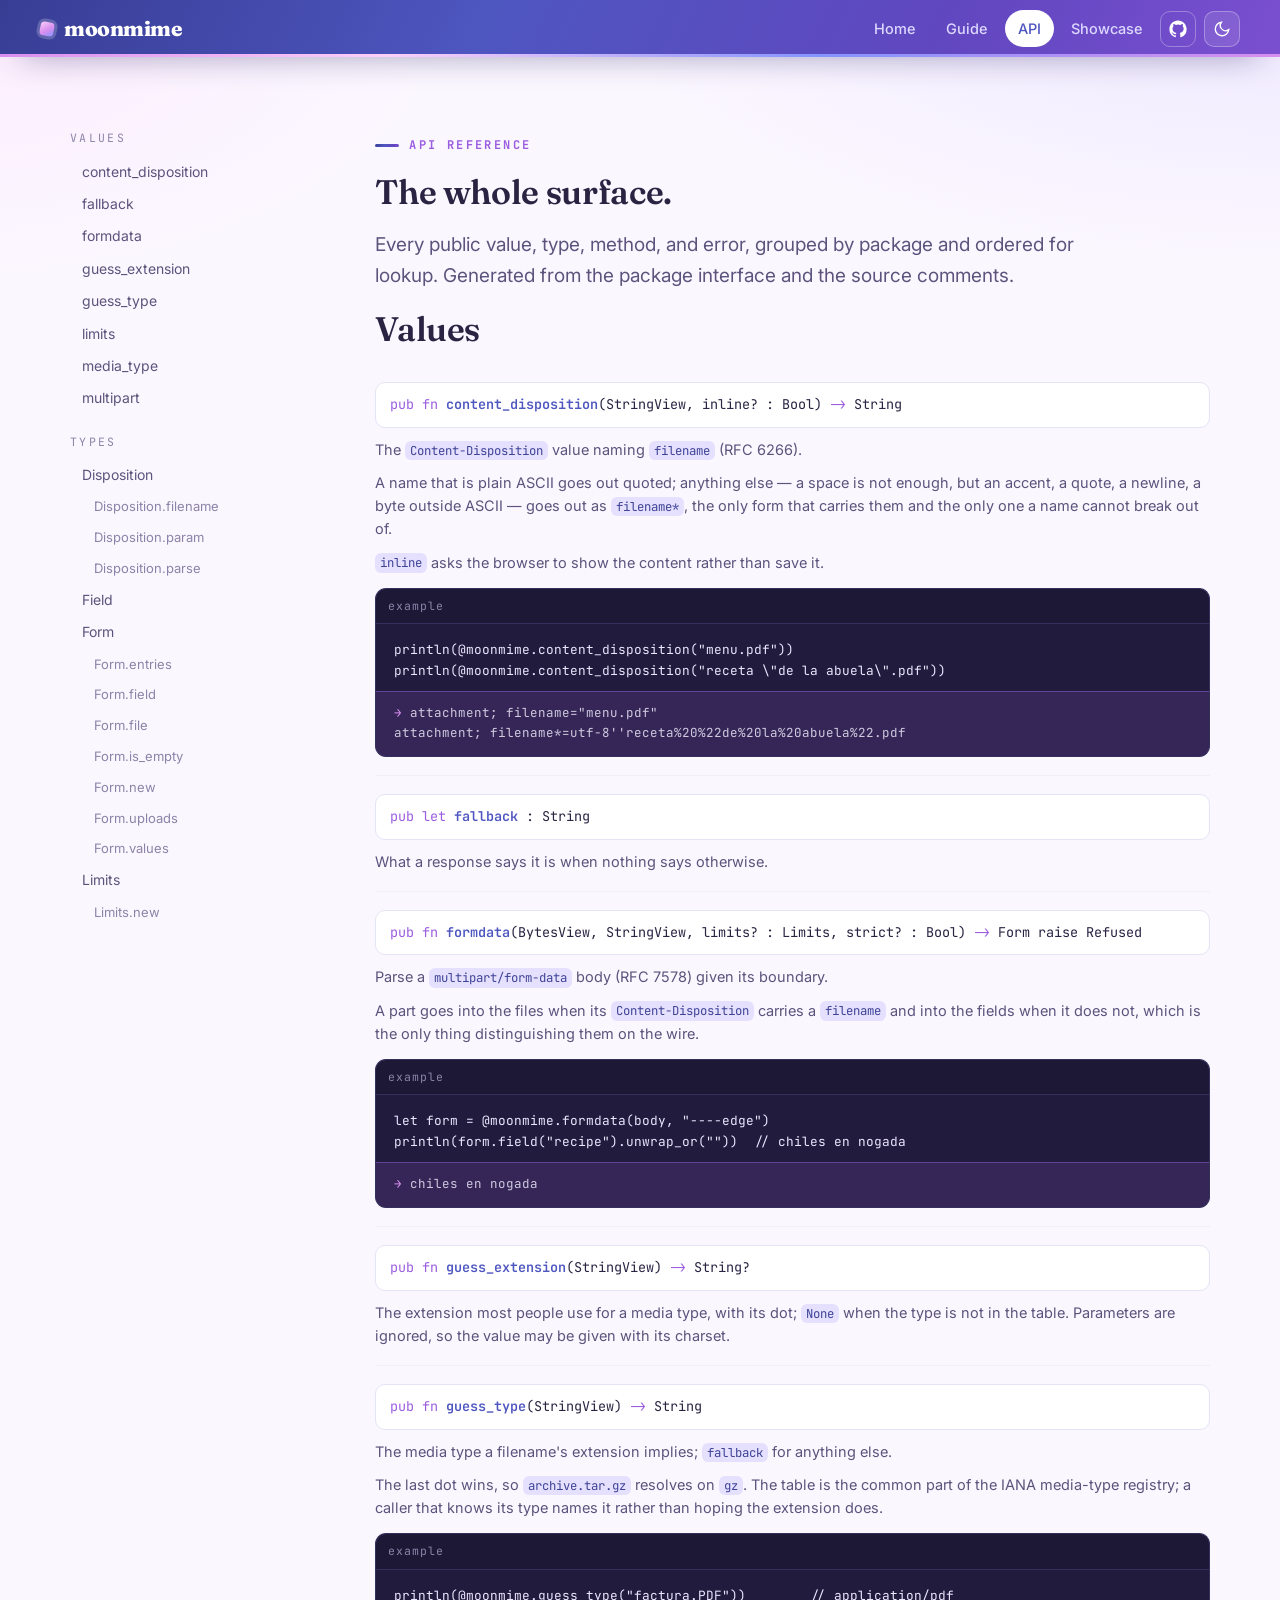
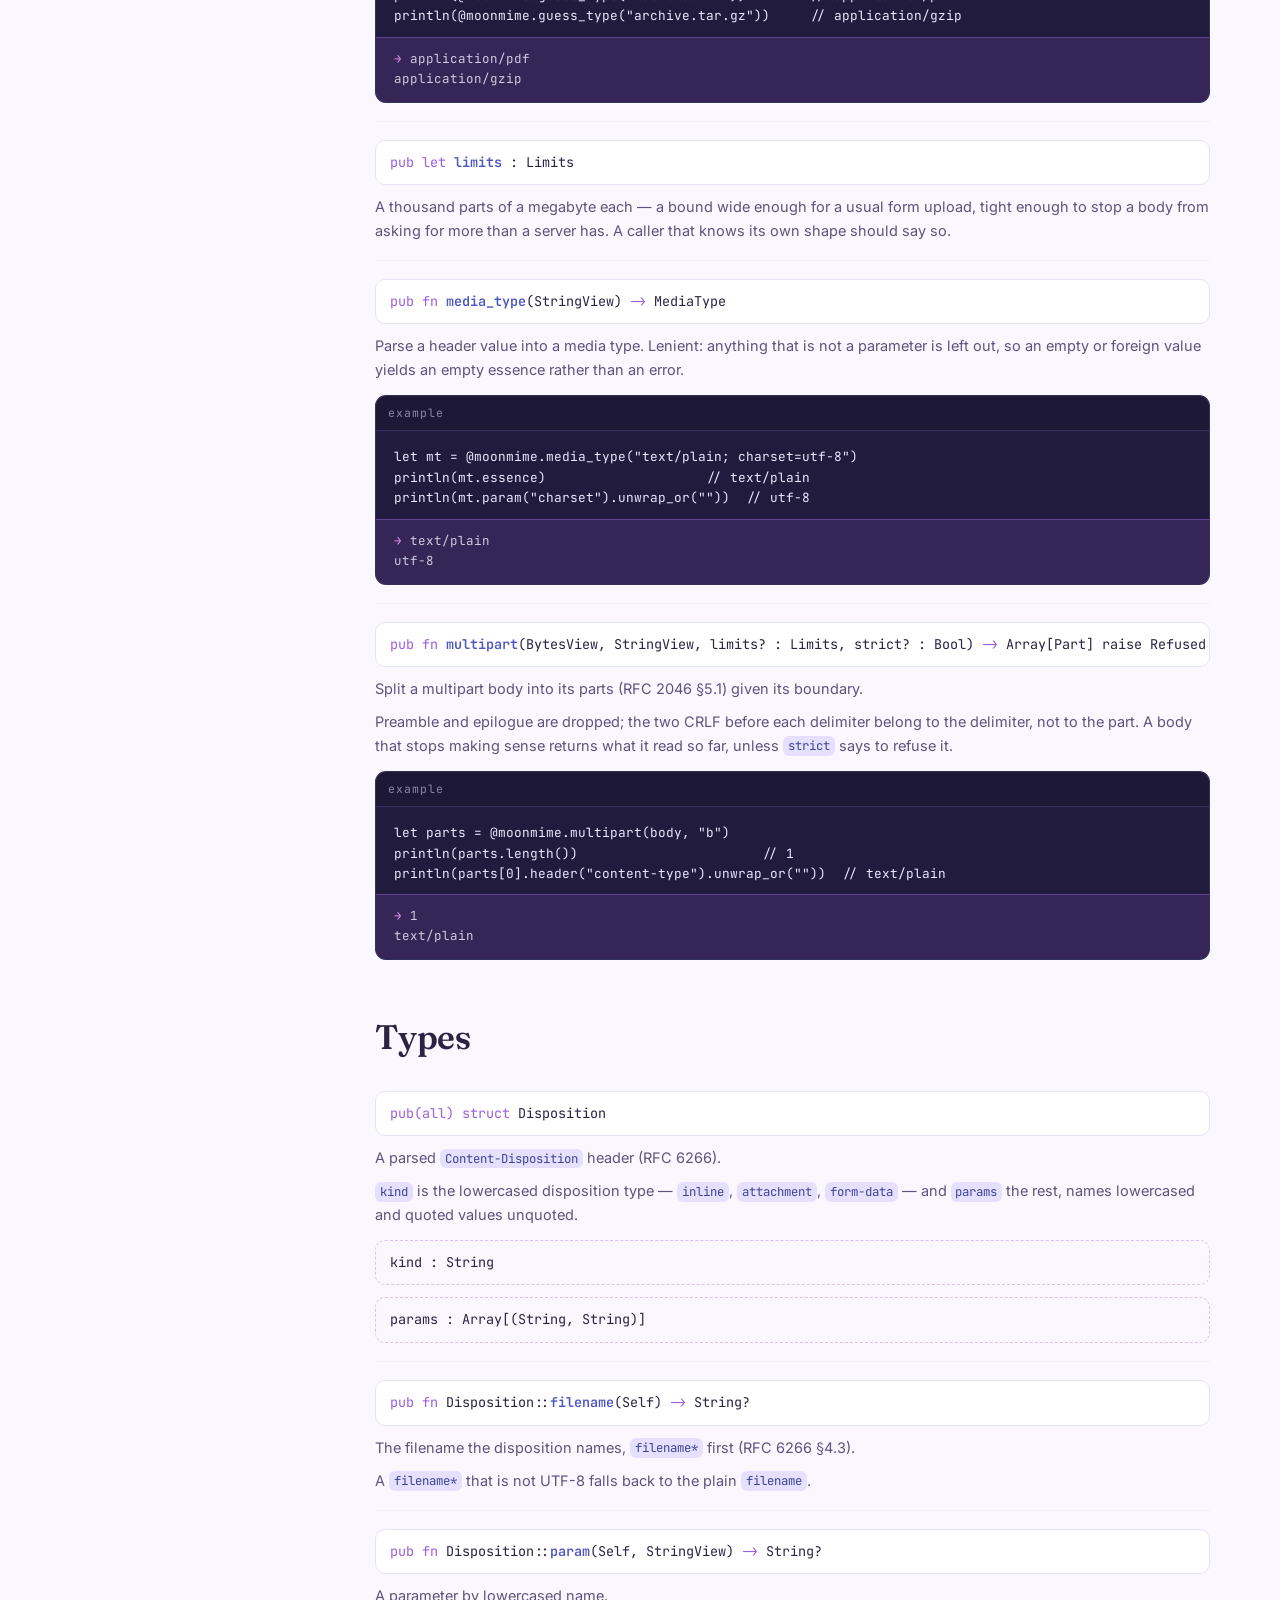
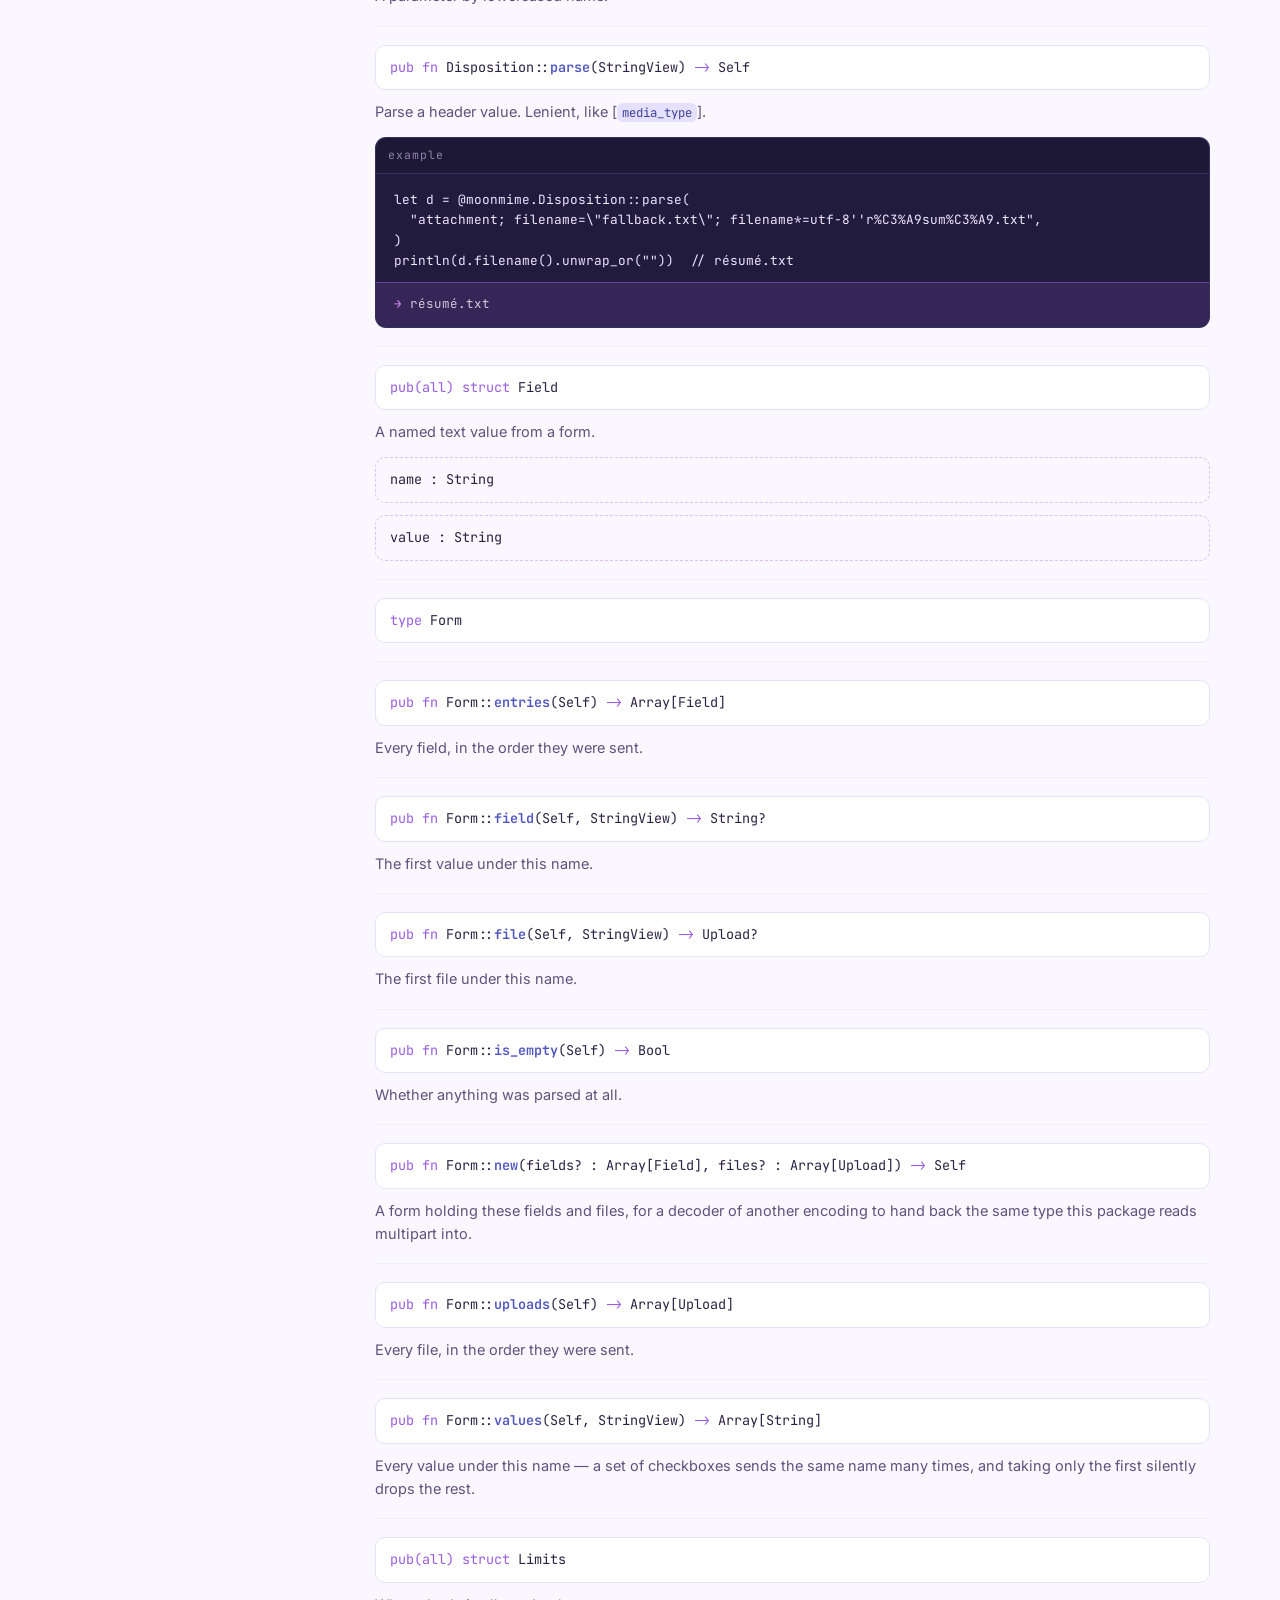
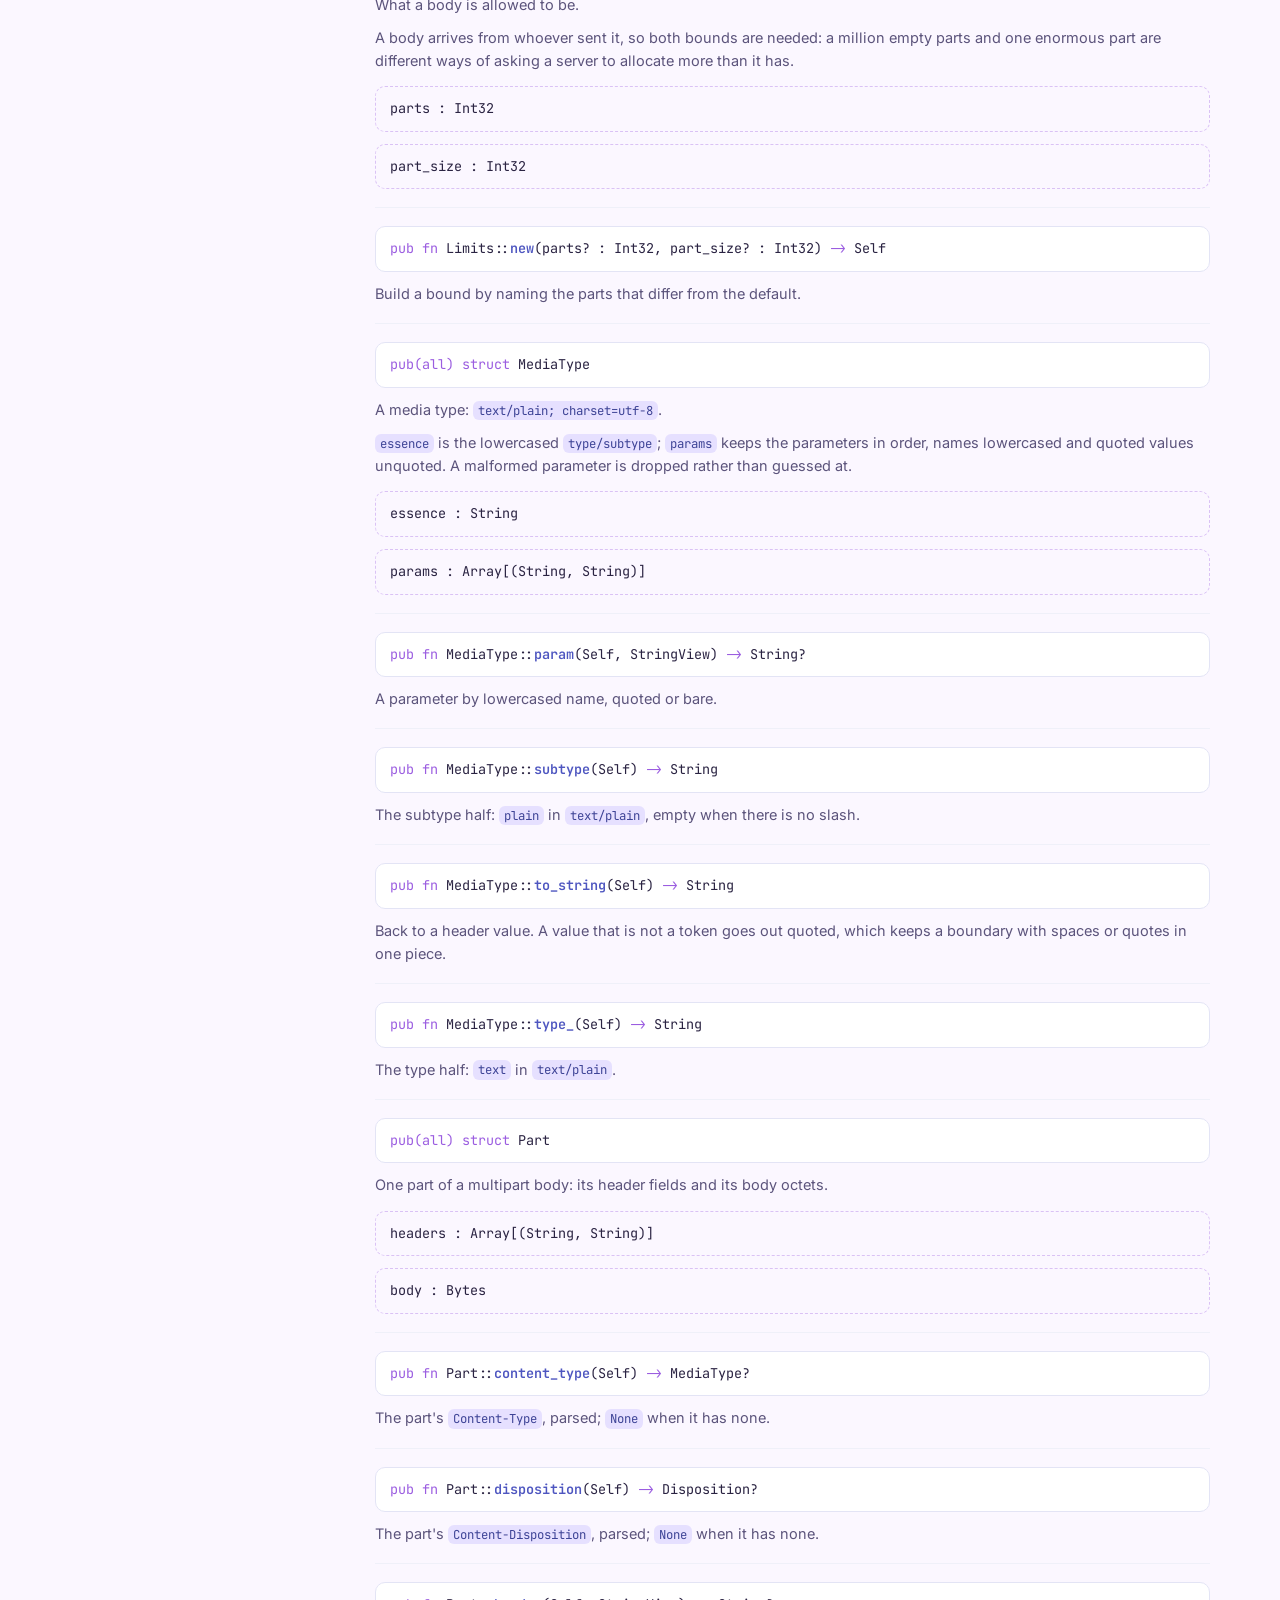
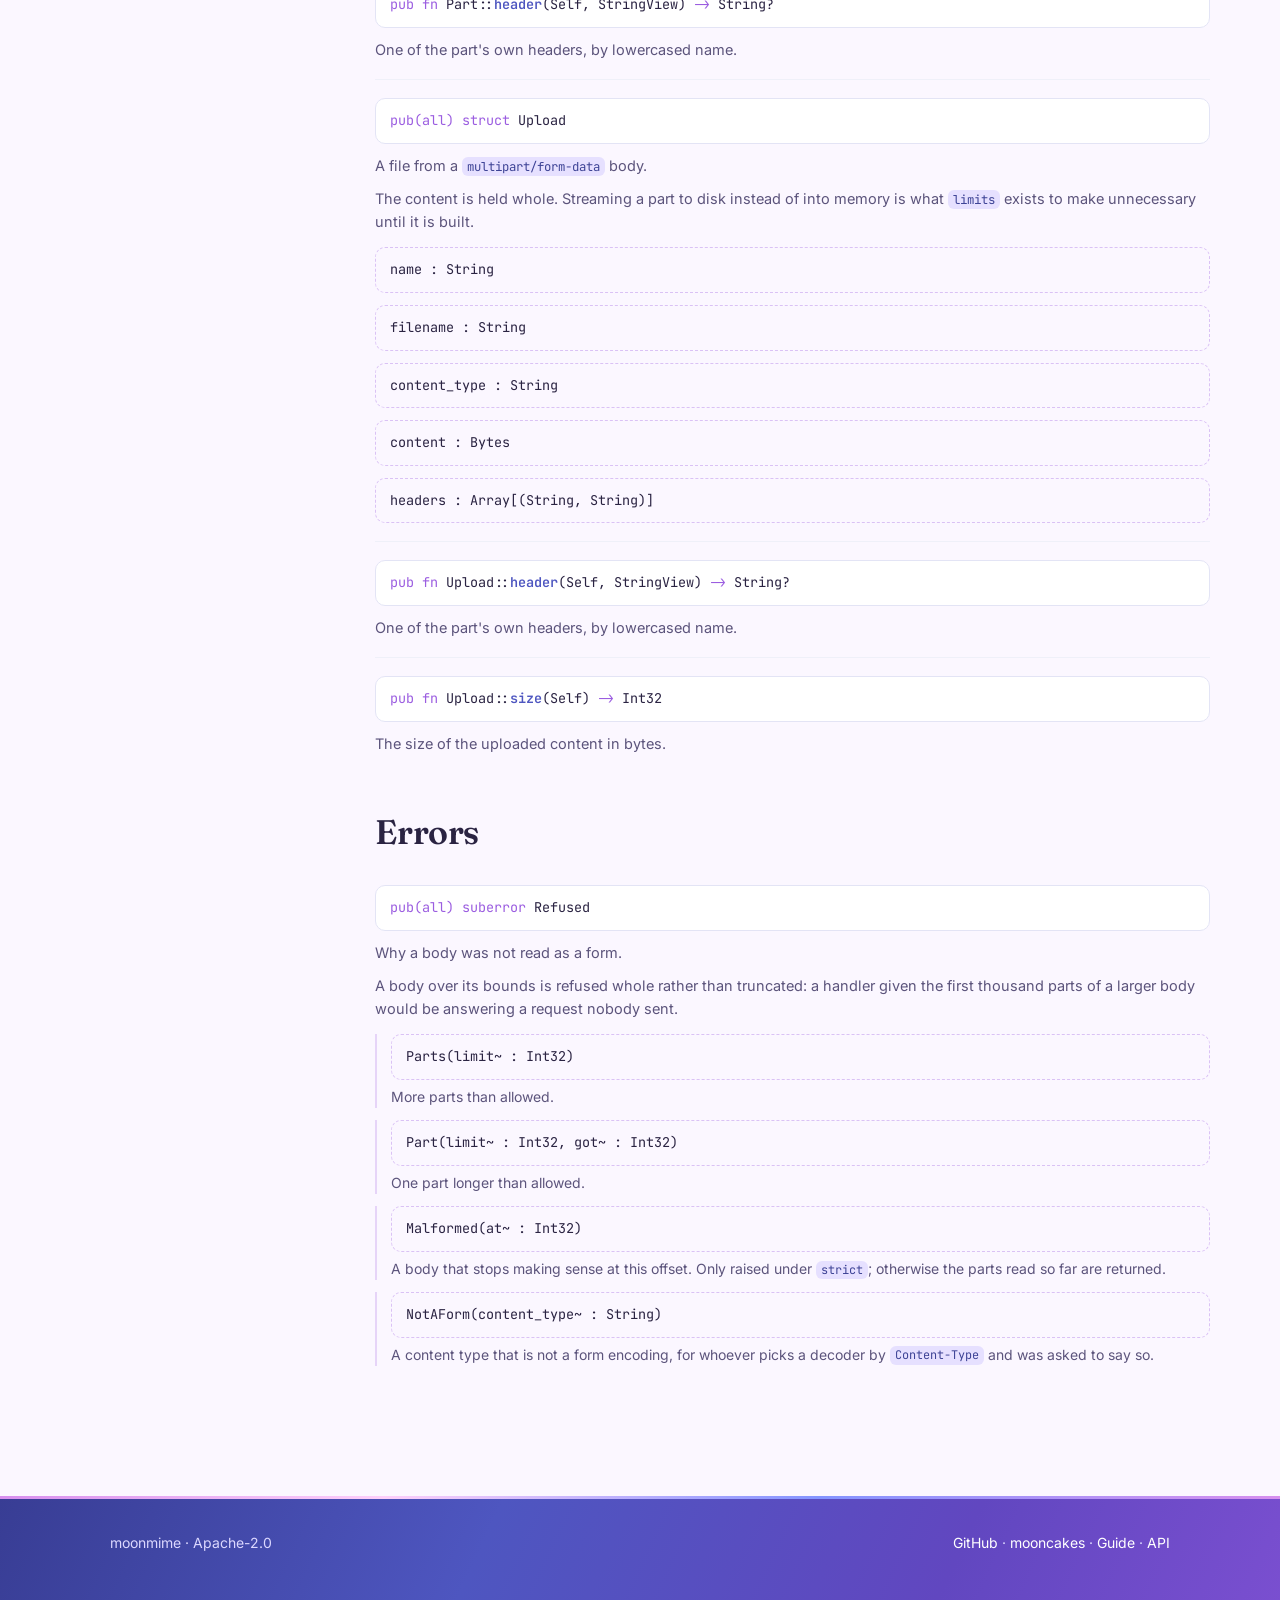
==== docs/api.html @ ee0de13b "design(docs): give the page a dark indigo spine and fix two joins The header was a near-white strip," ====
<!DOCTYPE html>
<html lang="en">
<head>
<meta charset="utf-8">
<meta name="viewport" content="width=device-width, initial-scale=1">
<title>API reference — moonmime</title>
<meta name="description" content="Every public value, type, method, and error in moonmime, generated from the package interface and its documentation comments.">
<link rel="icon" href="data:image/svg+xml,<svg xmlns='http://www.w3.org/2000/svg' viewBox='0 0 32 32'><rect width='32' height='32' rx='7' fill='%234E56C0'/><path d='M0 21 L32 9 L32 32 L0 32Z' fill='%239B5DE0'/><path d='M0 26 L32 16 L32 32 L0 32Z' fill='%23D78FEE'/><path d='M0 30 L32 23 L32 32 L0 32Z' fill='%23FDCFFA'/></svg>">
<link rel="preconnect" href="https://fonts.googleapis.com">
<link rel="preconnect" href="https://fonts.gstatic.com" crossorigin>
<link href="https://fonts.googleapis.com/css2?family=Fraunces:opsz,wght@9..144,400;9..144,600;9..144,800&family=Inter:wght@400;500;600;700&family=JetBrains+Mono:wght@400;500;700&display=swap" rel="stylesheet">
<link rel="stylesheet" href="assets/css/style.css">
</head>
<body>
<a class="skip" href="#main">Skip to content</a>

<nav class="nav">
  <a class="nav__brand" href="index.html"><span class="dot"></span>moonmime</a>
  <button class="nav__icon nav__menu" type="button" aria-label="Menu" aria-expanded="false">
    <svg viewBox="0 0 24 24" fill="none" stroke="currentColor" stroke-width="2" aria-hidden="true"><path d="M4 7h16M4 12h16M4 17h16"/></svg>
  </button>
  <div class="nav__links">
    <a class="nav__link" href="index.html">Home</a>
    <a class="nav__link" href="guide.html">Guide</a>
    <a class="nav__link is-active" href="api.html">API</a>
    <a class="nav__link" href="showcase.html">Showcase</a>
    <a class="nav__icon" href="https://github.com/moonbitstack/moonmime" aria-label="GitHub repository" title="GitHub">
      <svg viewBox="0 0 24 24" fill="currentColor" aria-hidden="true"><path d="M12 .5C5.73.5.5 5.73.5 12a11.5 11.5 0 0 0 7.86 10.92c.58.1.79-.25.79-.56v-2c-3.2.7-3.88-1.37-3.88-1.37-.53-1.34-1.3-1.7-1.3-1.7-1.06-.72.08-.71.08-.71 1.17.08 1.79 1.2 1.79 1.2 1.04 1.79 2.73 1.27 3.4.97.1-.76.41-1.27.74-1.56-2.55-.29-5.23-1.28-5.23-5.7 0-1.26.45-2.29 1.19-3.1-.12-.29-.52-1.46.11-3.05 0 0 .97-.31 3.18 1.18a11 11 0 0 1 5.8 0c2.2-1.49 3.17-1.18 3.17-1.18.63 1.59.23 2.76.11 3.05.74.81 1.19 1.84 1.19 3.1 0 4.43-2.69 5.41-5.25 5.69.42.36.79 1.08.79 2.18v3.23c0 .31.21.67.8.56A11.5 11.5 0 0 0 23.5 12C23.5 5.73 18.27.5 12 .5Z"/></svg>
    </a>
    <button class="nav__icon nav__toggle" type="button" aria-label="Toggle theme" aria-pressed="false" title="Toggle theme">
      <svg viewBox="0 0 24 24" fill="none" stroke="currentColor" stroke-width="1.8" aria-hidden="true"><path d="M21 12.8A9 9 0 1 1 11.2 3a7 7 0 0 0 9.8 9.8Z"/></svg>
    </button>
  </div>
</nav>

<main id="main" class="wrap section">
  <div class="docs">
    <aside class="toc">
<div class="toc__h">Values</div>
<a href="#v-content_disposition">content_disposition</a>
<a href="#v-fallback">fallback</a>
<a href="#v-formdata">formdata</a>
<a href="#v-guess_extension">guess_extension</a>
<a href="#v-guess_type">guess_type</a>
<a href="#v-limits">limits</a>
<a href="#v-media_type">media_type</a>
<a href="#v-multipart">multipart</a>
<div class="toc__h">Types</div>
<a href="#t-Disposition">Disposition</a>
<a href="#m-Disposition-filename" class="toc-sub">Disposition.filename</a>
<a href="#m-Disposition-param" class="toc-sub">Disposition.param</a>
<a href="#m-Disposition-parse" class="toc-sub">Disposition.parse</a>
<a href="#t-Field">Field</a>
<a href="#t-Form">Form</a>
<a href="#m-Form-entries" class="toc-sub">Form.entries</a>
<a href="#m-Form-field" class="toc-sub">Form.field</a>
<a href="#m-Form-file" class="toc-sub">Form.file</a>
<a href="#m-Form-is_empty" class="toc-sub">Form.is_empty</a>
<a href="#m-Form-new" class="toc-sub">Form.new</a>
<a href="#m-Form-uploads" class="toc-sub">Form.uploads</a>
<a href="#m-Form-values" class="toc-sub">Form.values</a>
<a href="#t-Limits">Limits</a>
<a href="#m-Limits-new" class="toc-sub">Limits.new</a>
<a href="#t-MediaType">MediaType</a>
<a href="#m-MediaType-param" class="toc-sub">MediaType.param</a>
<a href="#m-MediaType-subtype" class="toc-sub">MediaType.subtype</a>
<a href="#m-MediaType-to_string" class="toc-sub">MediaType.to_string</a>
<a href="#m-MediaType-type_" class="toc-sub">MediaType.type_</a>
<a href="#t-Part">Part</a>
<a href="#m-Part-content_type" class="toc-sub">Part.content_type</a>
<a href="#m-Part-disposition" class="toc-sub">Part.disposition</a>
<a href="#m-Part-header" class="toc-sub">Part.header</a>
<a href="#t-Upload">Upload</a>
<a href="#m-Upload-header" class="toc-sub">Upload.header</a>
<a href="#m-Upload-size" class="toc-sub">Upload.size</a>
<div class="toc__h">Errors</div>
<a href="#t-Refused">Refused</a>
    </aside>
    <div class="content">
      <span class="eyebrow">API reference</span>
      <h2 style="margin-top:6px">The whole surface.</h2>
      <p class="lead">Every public value, type, method, and error, grouped by package and ordered for lookup. Generated from the package interface and the source comments.</p>
<div class="api-group"><h2 id="values">Values</h2>
<div class="api-item" id="v-content_disposition"><div class="api-sig"><span class="kw">pub fn</span> <span class="fn">content_disposition</span>(StringView, inline? : Bool) <span class="kw">-&gt;</span> String</div><p class="api-desc">The <code>Content-Disposition</code> value naming <code>filename</code> (RFC 6266).</p>
<p class="api-desc">A name that is plain ASCII goes out quoted; anything else — a space is not enough, but an accent, a quote, a newline, a byte outside ASCII — goes out as <code>filename*</code>, the only form that carries them and the only one a name cannot break out of.</p>
<p class="api-desc"><code>inline</code> asks the browser to show the content rather than save it.</p><div class="codeblock" style="margin-top:14px"><div class="codeblock__bar"><span>example</span></div><pre><code>println(@moonmime.content_disposition(&quot;menu.pdf&quot;))
println(@moonmime.content_disposition(&quot;receta \&quot;de la abuela\&quot;.pdf&quot;))</code></pre><div class="out">attachment; filename=&quot;menu.pdf&quot;
attachment; filename*=utf-8&#x27;&#x27;receta%20%22de%20la%20abuela%22.pdf</div></div></div>
<div class="api-item" id="v-fallback"><div class="api-sig"><span class="kw">pub let</span> <span class="fn">fallback</span> : String</div><p class="api-desc">What a response says it is when nothing says otherwise.</p></div>
<div class="api-item" id="v-formdata"><div class="api-sig"><span class="kw">pub fn</span> <span class="fn">formdata</span>(BytesView, StringView, limits? : Limits, strict? : Bool) <span class="kw">-&gt;</span> Form raise Refused</div><p class="api-desc">Parse a <code>multipart/form-data</code> body (RFC 7578) given its boundary.</p>
<p class="api-desc">A part goes into the files when its <code>Content-Disposition</code> carries a <code>filename</code> and into the fields when it does not, which is the only thing distinguishing them on the wire.</p><div class="codeblock" style="margin-top:14px"><div class="codeblock__bar"><span>example</span></div><pre><code>let form = @moonmime.formdata(body, &quot;----edge&quot;)
println(form.field(&quot;recipe&quot;).unwrap_or(&quot;&quot;))  // chiles en nogada</code></pre><div class="out">chiles en nogada</div></div></div>
<div class="api-item" id="v-guess_extension"><div class="api-sig"><span class="kw">pub fn</span> <span class="fn">guess_extension</span>(StringView) <span class="kw">-&gt;</span> String?</div><p class="api-desc">The extension most people use for a media type, with its dot; <code>None</code> when the type is not in the table. Parameters are ignored, so the value may be given with its charset.</p></div>
<div class="api-item" id="v-guess_type"><div class="api-sig"><span class="kw">pub fn</span> <span class="fn">guess_type</span>(StringView) <span class="kw">-&gt;</span> String</div><p class="api-desc">The media type a filename&#x27;s extension implies; <code>fallback</code> for anything else.</p>
<p class="api-desc">The last dot wins, so <code>archive.tar.gz</code> resolves on <code>gz</code>. The table is the common part of the IANA media-type registry; a caller that knows its type names it rather than hoping the extension does.</p><div class="codeblock" style="margin-top:14px"><div class="codeblock__bar"><span>example</span></div><pre><code>println(@moonmime.guess_type(&quot;factura.PDF&quot;))        // application/pdf
println(@moonmime.guess_type(&quot;archive.tar.gz&quot;))     // application/gzip</code></pre><div class="out">application/pdf
application/gzip</div></div></div>
<div class="api-item" id="v-limits"><div class="api-sig"><span class="kw">pub let</span> <span class="fn">limits</span> : Limits</div><p class="api-desc">A thousand parts of a megabyte each — a bound wide enough for a usual form upload, tight enough to stop a body from asking for more than a server has. A caller that knows its own shape should say so.</p></div>
<div class="api-item" id="v-media_type"><div class="api-sig"><span class="kw">pub fn</span> <span class="fn">media_type</span>(StringView) <span class="kw">-&gt;</span> MediaType</div><p class="api-desc">Parse a header value into a media type. Lenient: anything that is not a parameter is left out, so an empty or foreign value yields an empty essence rather than an error.</p><div class="codeblock" style="margin-top:14px"><div class="codeblock__bar"><span>example</span></div><pre><code>let mt = @moonmime.media_type(&quot;text/plain; charset=utf-8&quot;)
println(mt.essence)                    // text/plain
println(mt.param(&quot;charset&quot;).unwrap_or(&quot;&quot;))  // utf-8</code></pre><div class="out">text/plain
utf-8</div></div></div>
<div class="api-item" id="v-multipart"><div class="api-sig"><span class="kw">pub fn</span> <span class="fn">multipart</span>(BytesView, StringView, limits? : Limits, strict? : Bool) <span class="kw">-&gt;</span> Array[Part] raise Refused</div><p class="api-desc">Split a multipart body into its parts (RFC 2046 §5.1) given its boundary.</p>
<p class="api-desc">Preamble and epilogue are dropped; the two CRLF before each delimiter belong to the delimiter, not to the part. A body that stops making sense returns what it read so far, unless <code>strict</code> says to refuse it.</p><div class="codeblock" style="margin-top:14px"><div class="codeblock__bar"><span>example</span></div><pre><code>let parts = @moonmime.multipart(body, &quot;b&quot;)
println(parts.length())                       // 1
println(parts[0].header(&quot;content-type&quot;).unwrap_or(&quot;&quot;))  // text/plain</code></pre><div class="out">1
text/plain</div></div></div>
</div>
<div class="api-group"><h2 id="types">Types</h2>
<div class="api-item" id="t-Disposition"><div class="api-sig"><span class="kw">pub(all) struct</span> Disposition</div><p class="api-desc">A parsed <code>Content-Disposition</code> header (RFC 6266).</p>
<p class="api-desc"><code>kind</code> is the lowercased disposition type — <code>inline</code>, <code>attachment</code>, <code>form-data</code> — and <code>params</code> the rest, names lowercased and quoted values unquoted.</p><div class="api-sub"><div class="api-sig api-sig--variant">kind : String</div><div class="api-sig api-sig--variant">params : Array[(String, String)]</div></div></div>
<div class="api-item" id="m-Disposition-filename"><div class="api-sig"><span class="kw">pub fn</span> Disposition::<span class="fn">filename</span>(Self) <span class="kw">-&gt;</span> String?</div><p class="api-desc">The filename the disposition names, <code>filename*</code> first (RFC 6266 §4.3).</p>
<p class="api-desc">A <code>filename*</code> that is not UTF-8 falls back to the plain <code>filename</code>.</p></div>
<div class="api-item" id="m-Disposition-param"><div class="api-sig"><span class="kw">pub fn</span> Disposition::<span class="fn">param</span>(Self, StringView) <span class="kw">-&gt;</span> String?</div><p class="api-desc">A parameter by lowercased name.</p></div>
<div class="api-item" id="m-Disposition-parse"><div class="api-sig"><span class="kw">pub fn</span> Disposition::<span class="fn">parse</span>(StringView) <span class="kw">-&gt;</span> Self</div><p class="api-desc">Parse a header value. Lenient, like [<code>media_type</code>].</p><div class="codeblock" style="margin-top:14px"><div class="codeblock__bar"><span>example</span></div><pre><code>let d = @moonmime.Disposition::parse(
  &quot;attachment; filename=\&quot;fallback.txt\&quot;; filename*=utf-8&#x27;&#x27;r%C3%A9sum%C3%A9.txt&quot;,
)
println(d.filename().unwrap_or(&quot;&quot;))  // résumé.txt</code></pre><div class="out">résumé.txt</div></div></div>
<div class="api-item" id="t-Field"><div class="api-sig"><span class="kw">pub(all) struct</span> Field</div><p class="api-desc">A named text value from a form.</p><div class="api-sub"><div class="api-sig api-sig--variant">name : String</div><div class="api-sig api-sig--variant">value : String</div></div></div>
<div class="api-item" id="t-Form"><div class="api-sig"><span class="kw">type</span> Form</div></div>
<div class="api-item" id="m-Form-entries"><div class="api-sig"><span class="kw">pub fn</span> Form::<span class="fn">entries</span>(Self) <span class="kw">-&gt;</span> Array[Field]</div><p class="api-desc">Every field, in the order they were sent.</p></div>
<div class="api-item" id="m-Form-field"><div class="api-sig"><span class="kw">pub fn</span> Form::<span class="fn">field</span>(Self, StringView) <span class="kw">-&gt;</span> String?</div><p class="api-desc">The first value under this name.</p></div>
<div class="api-item" id="m-Form-file"><div class="api-sig"><span class="kw">pub fn</span> Form::<span class="fn">file</span>(Self, StringView) <span class="kw">-&gt;</span> Upload?</div><p class="api-desc">The first file under this name.</p></div>
<div class="api-item" id="m-Form-is_empty"><div class="api-sig"><span class="kw">pub fn</span> Form::<span class="fn">is_empty</span>(Self) <span class="kw">-&gt;</span> Bool</div><p class="api-desc">Whether anything was parsed at all.</p></div>
<div class="api-item" id="m-Form-new"><div class="api-sig"><span class="kw">pub fn</span> Form::<span class="fn">new</span>(fields? : Array[Field], files? : Array[Upload]) <span class="kw">-&gt;</span> Self</div><p class="api-desc">A form holding these fields and files, for a decoder of another encoding to hand back the same type this package reads multipart into.</p></div>
<div class="api-item" id="m-Form-uploads"><div class="api-sig"><span class="kw">pub fn</span> Form::<span class="fn">uploads</span>(Self) <span class="kw">-&gt;</span> Array[Upload]</div><p class="api-desc">Every file, in the order they were sent.</p></div>
<div class="api-item" id="m-Form-values"><div class="api-sig"><span class="kw">pub fn</span> Form::<span class="fn">values</span>(Self, StringView) <span class="kw">-&gt;</span> Array[String]</div><p class="api-desc">Every value under this name — a set of checkboxes sends the same name many times, and taking only the first silently drops the rest.</p></div>
<div class="api-item" id="t-Limits"><div class="api-sig"><span class="kw">pub(all) struct</span> Limits</div><p class="api-desc">What a body is allowed to be.</p>
<p class="api-desc">A body arrives from whoever sent it, so both bounds are needed: a million empty parts and one enormous part are different ways of asking a server to allocate more than it has.</p><div class="api-sub"><div class="api-sig api-sig--variant">parts : Int32</div><div class="api-sig api-sig--variant">part_size : Int32</div></div></div>
<div class="api-item" id="m-Limits-new"><div class="api-sig"><span class="kw">pub fn</span> Limits::<span class="fn">new</span>(parts? : Int32, part_size? : Int32) <span class="kw">-&gt;</span> Self</div><p class="api-desc">Build a bound by naming the parts that differ from the default.</p></div>
<div class="api-item" id="t-MediaType"><div class="api-sig"><span class="kw">pub(all) struct</span> MediaType</div><p class="api-desc">A media type: <code>text/plain; charset=utf-8</code>.</p>
<p class="api-desc"><code>essence</code> is the lowercased <code>type/subtype</code>; <code>params</code> keeps the parameters in order, names lowercased and quoted values unquoted. A malformed parameter is dropped rather than guessed at.</p><div class="api-sub"><div class="api-sig api-sig--variant">essence : String</div><div class="api-sig api-sig--variant">params : Array[(String, String)]</div></div></div>
<div class="api-item" id="m-MediaType-param"><div class="api-sig"><span class="kw">pub fn</span> MediaType::<span class="fn">param</span>(Self, StringView) <span class="kw">-&gt;</span> String?</div><p class="api-desc">A parameter by lowercased name, quoted or bare.</p></div>
<div class="api-item" id="m-MediaType-subtype"><div class="api-sig"><span class="kw">pub fn</span> MediaType::<span class="fn">subtype</span>(Self) <span class="kw">-&gt;</span> String</div><p class="api-desc">The subtype half: <code>plain</code> in <code>text/plain</code>, empty when there is no slash.</p></div>
<div class="api-item" id="m-MediaType-to_string"><div class="api-sig"><span class="kw">pub fn</span> MediaType::<span class="fn">to_string</span>(Self) <span class="kw">-&gt;</span> String</div><p class="api-desc">Back to a header value. A value that is not a token goes out quoted, which keeps a boundary with spaces or quotes in one piece.</p></div>
<div class="api-item" id="m-MediaType-type_"><div class="api-sig"><span class="kw">pub fn</span> MediaType::<span class="fn">type_</span>(Self) <span class="kw">-&gt;</span> String</div><p class="api-desc">The type half: <code>text</code> in <code>text/plain</code>.</p></div>
<div class="api-item" id="t-Part"><div class="api-sig"><span class="kw">pub(all) struct</span> Part</div><p class="api-desc">One part of a multipart body: its header fields and its body octets.</p><div class="api-sub"><div class="api-sig api-sig--variant">headers : Array[(String, String)]</div><div class="api-sig api-sig--variant">body : Bytes</div></div></div>
<div class="api-item" id="m-Part-content_type"><div class="api-sig"><span class="kw">pub fn</span> Part::<span class="fn">content_type</span>(Self) <span class="kw">-&gt;</span> MediaType?</div><p class="api-desc">The part&#x27;s <code>Content-Type</code>, parsed; <code>None</code> when it has none.</p></div>
<div class="api-item" id="m-Part-disposition"><div class="api-sig"><span class="kw">pub fn</span> Part::<span class="fn">disposition</span>(Self) <span class="kw">-&gt;</span> Disposition?</div><p class="api-desc">The part&#x27;s <code>Content-Disposition</code>, parsed; <code>None</code> when it has none.</p></div>
<div class="api-item" id="m-Part-header"><div class="api-sig"><span class="kw">pub fn</span> Part::<span class="fn">header</span>(Self, StringView) <span class="kw">-&gt;</span> String?</div><p class="api-desc">One of the part&#x27;s own headers, by lowercased name.</p></div>
<div class="api-item" id="t-Upload"><div class="api-sig"><span class="kw">pub(all) struct</span> Upload</div><p class="api-desc">A file from a <code>multipart/form-data</code> body.</p>
<p class="api-desc">The content is held whole. Streaming a part to disk instead of into memory is what <code>limits</code> exists to make unnecessary until it is built.</p><div class="api-sub"><div class="api-sig api-sig--variant">name : String</div><div class="api-sig api-sig--variant">filename : String</div><div class="api-sig api-sig--variant">content_type : String</div><div class="api-sig api-sig--variant">content : Bytes</div><div class="api-sig api-sig--variant">headers : Array[(String, String)]</div></div></div>
<div class="api-item" id="m-Upload-header"><div class="api-sig"><span class="kw">pub fn</span> Upload::<span class="fn">header</span>(Self, StringView) <span class="kw">-&gt;</span> String?</div><p class="api-desc">One of the part&#x27;s own headers, by lowercased name.</p></div>
<div class="api-item" id="m-Upload-size"><div class="api-sig"><span class="kw">pub fn</span> Upload::<span class="fn">size</span>(Self) <span class="kw">-&gt;</span> Int32</div><p class="api-desc">The size of the uploaded content in bytes.</p></div>
</div>
<div class="api-group"><h2 id="errors">Errors</h2>
<div class="api-item" id="t-Refused"><div class="api-sig"><span class="kw">pub(all) suberror</span> Refused</div><p class="api-desc">Why a body was not read as a form.</p>
<p class="api-desc">A body over its bounds is refused whole rather than truncated: a handler given the first thousand parts of a larger body would be answering a request nobody sent.</p><div class="api-sub"><div class="api-var"><div class="api-sig api-sig--variant">Parts(limit~ : Int32)</div><div class="api-vdoc"><p class="api-desc">More parts than allowed.</p></div></div><div class="api-var"><div class="api-sig api-sig--variant">Part(limit~ : Int32, got~ : Int32)</div><div class="api-vdoc"><p class="api-desc">One part longer than allowed.</p></div></div><div class="api-var"><div class="api-sig api-sig--variant">Malformed(at~ : Int32)</div><div class="api-vdoc"><p class="api-desc">A body that stops making sense at this offset. Only raised under <code>strict</code>; otherwise the parts read so far are returned.</p></div></div><div class="api-var"><div class="api-sig api-sig--variant">NotAForm(content_type~ : String)</div><div class="api-vdoc"><p class="api-desc">A content type that is not a form encoding, for whoever picks a decoder by <code>Content-Type</code> and was asked to say so.</p></div></div></div></div>
</div>
    </div>
  </div>
</main>

<footer class="footer">
  <div class="wrap footer__row">
    <span>moonmime · Apache-2.0</span>
    <span>
      <a href="https://github.com/moonbitstack/moonmime">GitHub</a> ·
      <a href="https://mooncakes.io">mooncakes</a> ·
      <a href="guide.html">Guide</a> ·
      <a href="api.html">API</a>
    </span>
  </div>
</footer>

<script src="assets/js/site.js" defer></script>
</body>
</html>
---- docs/assets/css/style.css ----
/* moonmime docs — sunset origami / paper-cut design system.
   Main colour: #4E56C0 (indigo). Palette: violet / orchid / blush,
   azure / periwinkle / lilac / rose. */

:root {
  /* palette */
  --ink: #4E56C0;
  --violet: #9B5DE0;
  --orchid: #D78FEE;
  --blush: #FDCFFA;
  --azure: #6367FF;
  --periwinkle: #8494FF;
  --lilac: #C9BEFF;
  --rose: #FFDBFD;

  /* surfaces */
  --bg: #FBF7FF;
  --bg-2: #F4ECFB;
  --surface: #FFFFFF;
  --surface-2: #FCF9FF;
  --text: #2A2342;
  --text-soft: #5C547C;
  --text-faint: #8C84A8;
  --border: color-mix(in srgb, var(--ink) 16%, white);
  --border-soft: color-mix(in srgb, var(--ink) 9%, white);
  --accent: var(--ink);
  --accent-2: var(--violet);

  /* code */
  --code-bg: #211B3D;
  --code-text: #ECE6FF;
  --code-border: #34305c;

  /* one gradient carries text: header, footer, facts band, primary button.
     The pastels stay in washes, hairlines and washes only. */
  --grad-ink: linear-gradient(115deg, #383D94 0%, var(--ink) 38%, #6147C0 74%, #7A4FD0 100%);
  --on-ink: #FFFFFF;
  --on-ink-soft: #DCD8FF;

  /* where colour is allowed to carry text */
  --heading-accent: var(--ink);
  --grad-title: var(--grad-ink);
  --fold-flap: color-mix(in srgb, var(--violet) 26%, white);
  --fold-crease: color-mix(in srgb, var(--violet) 52%, white);
  --fold-line: color-mix(in srgb, var(--violet) 14%, white);

  /* shape */
  --radius: 18px;
  --radius-sm: 11px;
  --maxw: 1140px;
  --shadow: 0 18px 44px -22px color-mix(in srgb, var(--ink) 55%, transparent);
  --shadow-sm: 0 8px 22px -16px color-mix(in srgb, var(--ink) 50%, transparent);

  --font-display: "Fraunces", "Iowan Old Style", Georgia, serif;
  --font-body: "Inter", system-ui, -apple-system, "Segoe UI", sans-serif;
  --font-mono: "JetBrains Mono", ui-monospace, "SFMono-Regular", Menlo, monospace;

  color-scheme: light;
}

:root[data-theme="dark"] {
  --bg: #15112A;
  --bg-2: #1C1738;
  --surface: #211B3D;
  --surface-2: #281F4B;
  --text: #ECE6FF;
  --text-soft: #B7ACDF;
  --text-faint: #8479AC;
  --border: color-mix(in srgb, var(--orchid) 34%, #211B3D);
  --border-soft: color-mix(in srgb, var(--orchid) 20%, #211B3D);
  --code-bg: #1A1437;
  --code-text: #ECE6FF;
  --code-border: #362f5e;
  --grad-ink: linear-gradient(115deg, #241C52 0%, #33276F 42%, #45309C 74%, #5538B2 100%);
  --on-ink: #FFFFFF;
  --on-ink-soft: #CFC7F5;
  --accent: #BBAAFF;
  --accent-2: var(--orchid);
  --heading-accent: #DBD2FF;
  --grad-title: linear-gradient(115deg, #F6F1FF 0%, #DCCCFF 46%, #EFBAF7 100%);
  --fold-flap: color-mix(in srgb, var(--violet) 58%, #241D48);
  --fold-crease: color-mix(in srgb, var(--orchid) 52%, #241D48);
  --fold-line: color-mix(in srgb, var(--violet) 26%, #241D48);
  --shadow: 0 18px 46px -20px rgba(0, 0, 0, 0.7);
  --shadow-sm: 0 8px 24px -16px rgba(0, 0, 0, 0.6);
  color-scheme: dark;
}

* { box-sizing: border-box; }

html { scroll-behavior: smooth; }

body {
  margin: 0;
  font-family: var(--font-body);
  color: var(--text);
  background: var(--bg);
  line-height: 1.6;
  -webkit-font-smoothing: antialiased;
  text-rendering: optimizeLegibility;
  background-image:
    radial-gradient(90% 60% at 100% -8%, color-mix(in srgb, var(--lilac) 30%, transparent), transparent 62%),
    radial-gradient(70% 50% at -6% 2%, color-mix(in srgb, var(--rose) 34%, transparent), transparent 58%);
  background-attachment: fixed;
}

/* ---- custom scrollbar (Chrome/WebKit via pseudo, Firefox via standard) ---- */
::-webkit-scrollbar { width: 12px; height: 12px; }
::-webkit-scrollbar-track { background: color-mix(in srgb, var(--bg-2) 80%, transparent); }
::-webkit-scrollbar-thumb {
  background: var(--grad-ink);
  border-radius: 20px;
  border: 3px solid var(--bg);
}
::-webkit-scrollbar-thumb:hover { background: linear-gradient(118deg, #2F3480, var(--violet)); }
@supports not selector(::-webkit-scrollbar) {
  html { scrollbar-color: var(--violet) color-mix(in srgb, var(--bg-2) 80%, transparent); scrollbar-width: thin; }
}

a { color: var(--accent); text-decoration: none; }
a:hover { color: var(--accent-2); }

h1, h2, h3, h4 { font-family: var(--font-display); font-weight: 600; line-height: 1.12; color: var(--text); letter-spacing: -0.01em; }

code, pre, kbd { font-family: var(--font-mono); }

/* ============================ top nav ============================ */
.nav {
  position: sticky;
  top: 0;
  z-index: 50;
  display: flex;
  align-items: center;
  gap: 18px;
  padding: 10px clamp(16px, 4vw, 40px);
  background: var(--grad-ink);
  border-bottom: none;
  box-shadow: 0 14px 34px -22px rgba(38, 30, 92, .85);
}
/* the sunset hairline that closes the band */
.nav::after {
  content: "";
  position: absolute;
  left: 0; right: 0; bottom: 0;
  height: 3px;
  background: linear-gradient(90deg, var(--orchid), var(--blush) 30%, var(--periwinkle) 64%, var(--orchid) 100%);
}
.nav__brand {
  font-family: var(--font-display);
  font-weight: 800;
  font-size: 21px;
  letter-spacing: -0.02em;
  display: flex;
  align-items: center;
  gap: 10px;
  color: var(--on-ink);
}
.nav__brand:hover { color: var(--on-ink); }
.nav__brand .dot {
  width: 14px; height: 14px; border-radius: 4px;
  background: linear-gradient(140deg, var(--blush), var(--orchid) 55%, var(--periwinkle));
  transform: rotate(12deg);
  box-shadow: 0 0 0 3px rgba(255, 255, 255, .2);
}
.nav__links { display: flex; gap: 4px; margin-left: auto; align-items: center; flex-wrap: wrap; }
.nav__link {
  padding: 7px 13px;
  border-radius: 999px;
  color: var(--on-ink-soft);
  font-weight: 500;
  font-size: 14.5px;
  transition: background .18s, color .18s;
}
.nav__link:hover { background: rgba(255, 255, 255, .16); color: var(--on-ink); }
.nav__link.is-active { background: var(--on-ink); color: var(--ink); box-shadow: none; }
.nav__link.is-active:hover { background: var(--on-ink); color: var(--ink); }
.nav__icon {
  display: inline-grid; place-items: center;
  width: 36px; height: 36px; border-radius: 10px;
  border: 1px solid rgba(255, 255, 255, .3);
  color: var(--on-ink);
  transition: .18s;
}
.nav__icon:hover { color: var(--on-ink); border-color: var(--on-ink); background: rgba(255, 255, 255, .16); }
.nav__icon svg { width: 18px; height: 18px; }
.nav__toggle {
  margin-left: 4px;
  cursor: pointer;
  background: rgba(255, 255, 255, .1);
}
.nav__menu {
  display: none;
  margin-left: auto;
  cursor: pointer;
  background: rgba(255, 255, 255, .1);
}

/* ============================ layout ============================ */
.wrap { max-width: var(--maxw); margin: 0 auto; padding: 0 clamp(16px, 4vw, 40px); }
.section { padding: clamp(44px, 6vw, 72px) 0; }

.eyebrow {
  font-family: var(--font-mono);
  font-size: 12px;
  letter-spacing: .2em;
  text-transform: uppercase;
  color: var(--accent-2);
  font-weight: 700;
  display: inline-flex;
  align-items: center;
  gap: 10px;
  margin-bottom: 12px;
}
.eyebrow::before {
  content: "";
  width: 24px; height: 3px; border-radius: 2px;
  background: var(--grad-ink);
  flex: none;
}
.lead { color: var(--text-soft); font-size: clamp(16px, 2vw, 19px); max-width: 62ch; }

/* paper / origami card */
.card {
  position: relative;
  background: var(--surface);
  border: 1px solid var(--border-soft);
  border-radius: var(--radius);
  box-shadow: var(--shadow-sm);
  padding: 26px;
  overflow: hidden;
}
/* a corner folded down: that corner is squared so the flap has somewhere to
   lie, and the flap is a triangle with a crease drawn along its fold. */
.card--fold { border-top-right-radius: 0; }
.card--fold::before {
  content: "";
  position: absolute;
  top: -1px; right: -1px;
  width: 34px; height: 34px;
  background:
    linear-gradient(225deg,
      var(--fold-flap) 0 44%,
      var(--fold-crease) 44% 48%,
      var(--fold-line) 48% 49.6%,
      transparent 49.6%);
}

/* ============================ hero ============================ */
.hero { position: relative; padding: clamp(40px, 6vw, 76px) 0 0; }
.hero__grid { display: grid; grid-template-columns: 1.05fr .95fr; gap: clamp(24px, 4vw, 56px); align-items: center; }
.hero h1 {
  font-size: clamp(46px, 8.4vw, 88px);
  margin: 6px 0 10px;
  font-weight: 800;
  background: var(--grad-title);
  -webkit-background-clip: text;
  background-clip: text;
  color: transparent;
  letter-spacing: -0.035em;
}
.hero__tag { font-size: clamp(17px, 2.2vw, 21px); color: var(--text-soft); max-width: 48ch; }
.hero__cta { display: flex; gap: 12px; margin-top: 26px; flex-wrap: wrap; }

.btn {
  display: inline-flex; align-items: center; gap: 9px;
  padding: 12px 20px; border-radius: 999px;
  font-weight: 600; font-size: 15px;
  border: 1px solid transparent; cursor: pointer;
  transition: transform .15s, box-shadow .2s, background .2s;
}
.btn--primary { background: var(--grad-ink); color: var(--on-ink); box-shadow: 0 14px 28px -18px rgba(58, 52, 140, .9); }
.btn--primary:hover { transform: translateY(-2px); box-shadow: var(--shadow); color: var(--on-ink); }
.btn--ghost { background: var(--surface); color: var(--accent); border-color: var(--border); }
.btn--ghost:hover { border-color: var(--violet); color: var(--accent); transform: translateY(-2px); }

/* torn-paper hero panel holding the live demo */
.hero__panel {
  position: relative;
  background: var(--surface);
  border-radius: var(--radius);
  border: 1px solid var(--border);
  box-shadow: 0 30px 60px -34px rgba(58, 52, 140, .55);
  padding: 22px 22px 30px;
  /* one corner clipped short, the way a sheet gets trimmed */
  clip-path: polygon(0 0, 100% 0, 100% calc(100% - 18px), calc(100% - 18px) 100%, 0 100%);
}
.hero__panel .ribbon {
  position: absolute; top: -1px; left: -1px;
  background: var(--grad-ink); color: var(--on-ink);
  font-family: var(--font-mono); font-size: 11px; letter-spacing: .16em;
  text-transform: uppercase; padding: 6px 14px; border-radius: 0 var(--radius-sm) var(--radius-sm) 0;
}

/* ============================ facts band ============================ */
.stats {
  display: grid;
  grid-template-columns: repeat(4, 1fr);
  gap: 0;
  padding: 26px 10px;
  background: linear-gradient(115deg, #3B4097 0%, var(--ink) 46%, #5C46BE 100%);
  border-radius: var(--radius);
  clip-path: polygon(0 0, 100% 0, 100% calc(100% - 20px), calc(100% - 20px) 100%, 0 100%);
  box-shadow: 0 24px 50px -30px rgba(58, 52, 140, .8);
}
.stat { padding: 4px 20px; }
.stat + .stat { border-left: 1px solid rgba(255, 255, 255, .2); }
.stat__n { font-family: var(--font-display); font-size: 32px; font-weight: 700; color: var(--blush); line-height: 1.2; }
.stat__l { font-size: 13px; color: var(--on-ink-soft); line-height: 1.45; }

/* ============================ feature grid ============================ */
.features { display: grid; grid-template-columns: repeat(3, 1fr); gap: 18px; margin-top: 8px; }
.feature { padding: 24px; border-radius: var(--radius); background: var(--surface); border: 1px solid var(--border); box-shadow: var(--shadow-sm); position: relative; overflow: hidden; }
.feature__swatch { width: 44px; height: 44px; border-radius: 13px; margin-bottom: 14px; background: var(--grad-ink); display: grid; place-items: center; color: var(--on-ink); font-size: 21px; }
.feature h3 { margin: 0 0 8px; font-size: 19px; color: var(--heading-accent); }
.feature p { margin: 0; color: var(--text-soft); font-size: 14.5px; }

/* ============================ code blocks ============================ */
pre {
  margin: 0;
  background: var(--code-bg);
  color: var(--code-text);
  border-radius: var(--radius-sm);
  padding: 16px 18px;
  overflow-x: auto;
  font-size: 12.8px;
  line-height: 1.6;
  tab-size: 2;
  border: 1px solid var(--code-border);
}
pre code { font-size: 12.8px; white-space: pre; }
:not(pre) > code {
  background: color-mix(in srgb, var(--lilac) 40%, transparent);
  color: color-mix(in srgb, var(--ink) 78%, black);
  padding: .1em .4em;
  border-radius: 6px;
  font-size: .86em;
  white-space: nowrap;
}
:root[data-theme="dark"] :not(pre) > code { color: var(--blush); background: color-mix(in srgb, var(--lilac) 18%, transparent); }

.codeblock { position: relative; }
.codeblock__bar { display: flex; align-items: center; gap: 8px; padding: 8px 12px; background: color-mix(in srgb, var(--code-bg) 88%, #000); border: 1px solid var(--code-border); border-bottom: none; border-radius: var(--radius-sm) var(--radius-sm) 0 0; color: var(--text-faint); font-family: var(--font-mono); font-size: 11.5px; letter-spacing: .08em; }
.codeblock pre { border-radius: 0 0 var(--radius-sm) var(--radius-sm); }
/* a printed result belongs to the slab above it: weld the two together so the
   seam is one hairline, not a rounded corner butting a square one. */
pre:has(+ .out), .codeblock pre:has(+ .out) {
  border-bottom: none;
  border-bottom-left-radius: 0;
  border-bottom-right-radius: 0;
  padding-bottom: 10px;
}
.copy {
  margin-left: auto; cursor: pointer; border: 1px solid var(--code-border);
  background: transparent; color: var(--text-faint); border-radius: 7px;
  padding: 3px 9px; font-family: var(--font-mono); font-size: 11px;
}
.copy:hover { color: #fff; border-color: var(--violet); }
.out {
  margin: 0;
  border-radius: 0 0 var(--radius-sm) var(--radius-sm);
  background: color-mix(in srgb, var(--code-bg) 84%, var(--violet));
  border: 1px solid var(--code-border);
  border-top: 1px solid color-mix(in srgb, var(--violet) 45%, var(--code-border));
  padding: 11px 18px 13px;
  color: color-mix(in srgb, var(--code-text) 88%, #000);
  font-family: var(--font-mono); font-size: 12.5px; white-space: pre; overflow-x: auto;
}
.out::before { content: "→ "; color: var(--orchid); }
.out--label::before { content: ""; }

/* ============================ docs layout (guide / api) ============================ */
.docs { display: grid; grid-template-columns: 254px 1fr; gap: clamp(20px, 4vw, 52px); align-items: start; }
.toc { position: sticky; top: 78px; align-self: start; max-height: calc(100vh - 96px); overflow-y: auto; padding-right: 6px; }
.toc__h { font-family: var(--font-mono); font-size: 11.5px; letter-spacing: .2em; text-transform: uppercase; color: var(--text-faint); margin: 18px 0 8px; }
.toc__h:first-child { margin-top: 0; }
.toc a { display: block; padding: 5px 10px; border-radius: 8px; color: var(--text-soft); font-size: 14px; border-left: 2px solid transparent; }
.toc a:hover { background: color-mix(in srgb, var(--lilac) 38%, transparent); color: var(--text); }
.toc a.is-active { color: var(--accent); border-left-color: var(--violet); background: color-mix(in srgb, var(--lilac) 30%, transparent); font-weight: 600; }
.toc a.toc-sub { padding-left: 22px; font-size: 13px; color: var(--text-faint); }
.toc a.toc-sub:hover { color: var(--text); }

.content { min-width: 0; }
.content h2 { font-size: clamp(26px, 4vw, 34px); margin: 8px 0 16px; scroll-margin-top: 84px; }
.content h3 { font-size: 21px; margin: 34px 0 12px; scroll-margin-top: 84px; }
.content p { color: var(--text-soft); }
.content ul { color: var(--text-soft); }
.content li { margin: 6px 0; }
.content > section { padding-bottom: 14px; border-bottom: 1px solid var(--border-soft); margin-bottom: 30px; }
.content > section:last-child { border-bottom: none; }

/* ============================ api entries ============================ */
.api-group { margin-bottom: 40px; }
.api-item { padding: 18px 0; border-top: 1px solid var(--border-soft); scroll-margin-top: 84px; }
.api-item:first-of-type { border-top: none; }
.api-sig { font-family: var(--font-mono); font-size: 13.5px; background: var(--surface); border: 1px solid var(--border); border-radius: 10px; padding: 11px 14px; color: var(--text); overflow-x: auto; white-space: pre; }
.api-sig--variant { background: transparent; border-style: dashed; border-color: color-mix(in srgb, var(--violet) 34%, transparent); }
.api-var { display: grid; gap: 6px; padding-left: 14px; border-left: 2px solid color-mix(in srgb, var(--violet) 22%, transparent); }
.api-vdoc .api-desc { margin: 0; font-size: 14px; }
.api-sig .kw { color: var(--violet); }
.api-sig .ty { color: var(--azure); }
.api-sig .fn { color: var(--ink); font-weight: 600; }
.api-desc { color: var(--text-soft); margin: 10px 0 0; font-size: 14.5px; }
.api-desc code { font-size: .85em; }
.api-sub { margin: 14px 0 0; display: grid; gap: 12px; }
.chip {
  display: inline-flex; align-items: center; gap: 5px;
  font-family: var(--font-mono); font-size: 11.5px;
  padding: 3px 9px; border-radius: 999px;
  background: color-mix(in srgb, var(--lilac) 28%, var(--surface));
  color: color-mix(in srgb, var(--ink) 86%, black);
  border: 1px solid color-mix(in srgb, var(--violet) 22%, transparent);
  margin-right: 6px;
}
.chip--btn { cursor: pointer; background: var(--surface); transition: background .15s, border-color .15s, transform .15s; }
.chip--btn:hover { border-color: var(--violet); background: color-mix(in srgb, var(--lilac) 26%, var(--surface)); transform: translateY(-1px); }
:root[data-theme="dark"] .chip { color: var(--blush); background: color-mix(in srgb, var(--violet) 18%, var(--surface)); border-color: color-mix(in srgb, var(--orchid) 26%, transparent); }
:root[data-theme="dark"] .chip--btn { background: var(--surface-2); }

/* ============================ demo widgets ============================ */
.demo { background: var(--surface); border: 1px solid var(--border); border-radius: var(--radius); padding: 20px; box-shadow: var(--shadow-sm); }
.demo__row { display: flex; gap: 10px; flex-wrap: wrap; align-items: center; }
.field { display: flex; flex-direction: column; gap: 6px; flex: 1 1 220px; }
.field label { font-family: var(--font-mono); font-size: 11.5px; letter-spacing: .1em; text-transform: uppercase; color: var(--text-faint); }
.input, .textarea {
  font-family: var(--font-mono); font-size: 13.5px;
  background: var(--surface-2); color: var(--text);
  border: 1px solid var(--border); border-radius: 10px;
  padding: 10px 12px; width: 100%;
}
.input:focus, .textarea:focus { outline: none; border-color: var(--violet); box-shadow: 0 0 0 3px color-mix(in srgb, var(--lilac) 45%, transparent); }
.textarea { min-height: 176px; resize: none; white-space: pre; overflow: auto; line-height: 1.55; }
.switch { display: inline-flex; align-items: center; gap: 8px; font-size: 13.5px; color: var(--text-soft); cursor: pointer; }
.demo__out {
  margin-top: 16px; border-radius: 12px;
  background: var(--code-bg); color: var(--code-text);
  border: 1px solid var(--code-border);
  padding: 12px 15px; font-family: var(--font-mono); font-size: 13px;
  white-space: pre-wrap; word-break: break-word; min-height: 44px;
}
.demo__out .k { color: color-mix(in srgb, var(--orchid) 86%, transparent); }
.demo__out .v { color: var(--code-text); }
.demo__out.empty { color: var(--text-faint); }
.part {
  border: 1px solid var(--border-soft); border-radius: 12px;
  padding: 12px 14px; margin-top: 10px; background: var(--surface-2);
}
.part__h { font-family: var(--font-mono); font-size: 11.5px; color: var(--text-faint); }
.part__name { font-weight: 600; color: var(--accent); }
.part__kv { font-family: var(--font-mono); font-size: 12.5px; color: var(--text-soft); margin-top: 4px; }
.part__kv b { color: var(--text); font-weight: 600; }

/* ============================ footer ============================ */
.footer {
  position: relative;
  background: var(--grad-ink);
  color: var(--on-ink-soft);
  padding: 36px 0 52px;
  font-size: 14px;
}
.footer::before {
  content: "";
  position: absolute;
  left: 0; right: 0; top: 0;
  height: 3px;
  background: linear-gradient(90deg, var(--orchid), var(--blush) 30%, var(--periwinkle) 64%, var(--orchid) 100%);
}
.footer a { color: var(--on-ink); }
.footer a:hover { color: var(--blush); }
.footer__row { display: flex; justify-content: space-between; gap: 16px; flex-wrap: wrap; align-items: center; }

/* ============================ responsive ============================ */
@supports (width: 100cqw) {}

@media (width <= 980px) {
  .hero__grid { grid-template-columns: 1fr; }
  .features { grid-template-columns: 1fr 1fr; }
  .stats { grid-template-columns: 1fr 1fr; row-gap: 18px; }
  .stat:nth-child(odd) { border-left: none; padding-left: 18px; }
  .docs { grid-template-columns: 1fr; }
  .toc { position: static; max-height: none; display: none; }
}

@media (width <= 860px) {
  .features { grid-template-columns: 1fr; }
  .nav__menu { display: inline-grid; }
  .nav__links {
    position: absolute;
    top: calc(100% + 8px);
    right: 12px;
    left: 12px;
    margin-left: 0;
    flex-direction: column;
    align-items: stretch;
    gap: 4px;
    padding: 10px;
    background: var(--surface);
    border: 1px solid var(--border);
    border-radius: 14px;
    box-shadow: 0 22px 40px -20px rgba(38, 30, 92, .55);
    display: none;
  }
  .nav.is-open .nav__links { display: flex; }
  .nav__links .nav__link { display: block; text-align: left; padding: 9px 12px; color: var(--text-soft); }
  .nav__links .nav__link:hover { background: color-mix(in srgb, var(--lilac) 42%, transparent); color: var(--text); }
  .nav__links .nav__link.is-active { background: var(--grad-ink); color: var(--on-ink); }
  .nav__links .nav__icon {
    width: 100%;
    border-radius: 9px;
    color: var(--text-soft);
    border-color: var(--border-soft);
    background: transparent;
  }
  .nav__links .nav__icon:hover { color: var(--ink); border-color: var(--violet); background: color-mix(in srgb, var(--lilac) 30%, transparent); }
}

@media (width <= 520px) {
  .stats { grid-template-columns: 1fr; row-gap: 0; }
  .stat { padding: 12px 18px; }
  .stat + .stat { border-left: none; border-top: 1px solid rgba(255, 255, 255, .2); }
  .stat:nth-child(odd) { border-left: none; }
}

/* ============================ slip ============================ */
/* A note is a slip of paper laid on the page: one sharp corner where it was
   torn from the block, a second sheet showing behind it. */
.note {
  position: relative;
  margin: 24px 0 30px;
  padding: 15px 22px 18px;
  border-radius: 3px 16px 16px 16px;
  background: linear-gradient(176deg,
    color-mix(in srgb, var(--lilac) 36%, var(--surface)) 0%,
    var(--surface) 56%);
  border: 1px solid color-mix(in srgb, var(--violet) 26%, transparent);
  box-shadow:
    6px 6px 0 -1px var(--surface),
    6px 6px 0 0 color-mix(in srgb, var(--violet) 24%, transparent);
  color: var(--text-soft);
  font-size: 14.5px;
  line-height: 1.66;
}
.note > b:first-child {
  display: flex;
  align-items: center;
  gap: 9px;
  margin-bottom: 6px;
  font-family: var(--font-mono);
  font-size: 10.5px;
  font-weight: 700;
  letter-spacing: .19em;
  text-transform: uppercase;
  color: var(--accent-2);
}
.note > b:first-child::before {
  content: "";
  width: 20px; height: 3px; border-radius: 2px;
  background: var(--grad-ink);
  flex: none;
}
.note code { background: color-mix(in srgb, var(--violet) 15%, transparent); }
:root[data-theme="dark"] .note {
  background: linear-gradient(176deg,
    color-mix(in srgb, var(--violet) 30%, var(--surface-2)) 0%,
    var(--surface-2) 62%);
  border-color: color-mix(in srgb, var(--orchid) 34%, transparent);
  box-shadow:
    6px 6px 0 -1px var(--bg),
    6px 6px 0 0 color-mix(in srgb, var(--orchid) 30%, transparent);
}

.skip { position: absolute; left: -999px; }
.skip:focus { left: 12px; top: 12px; z-index: 99; background: var(--surface); padding: 8px 12px; border-radius: 8px; }
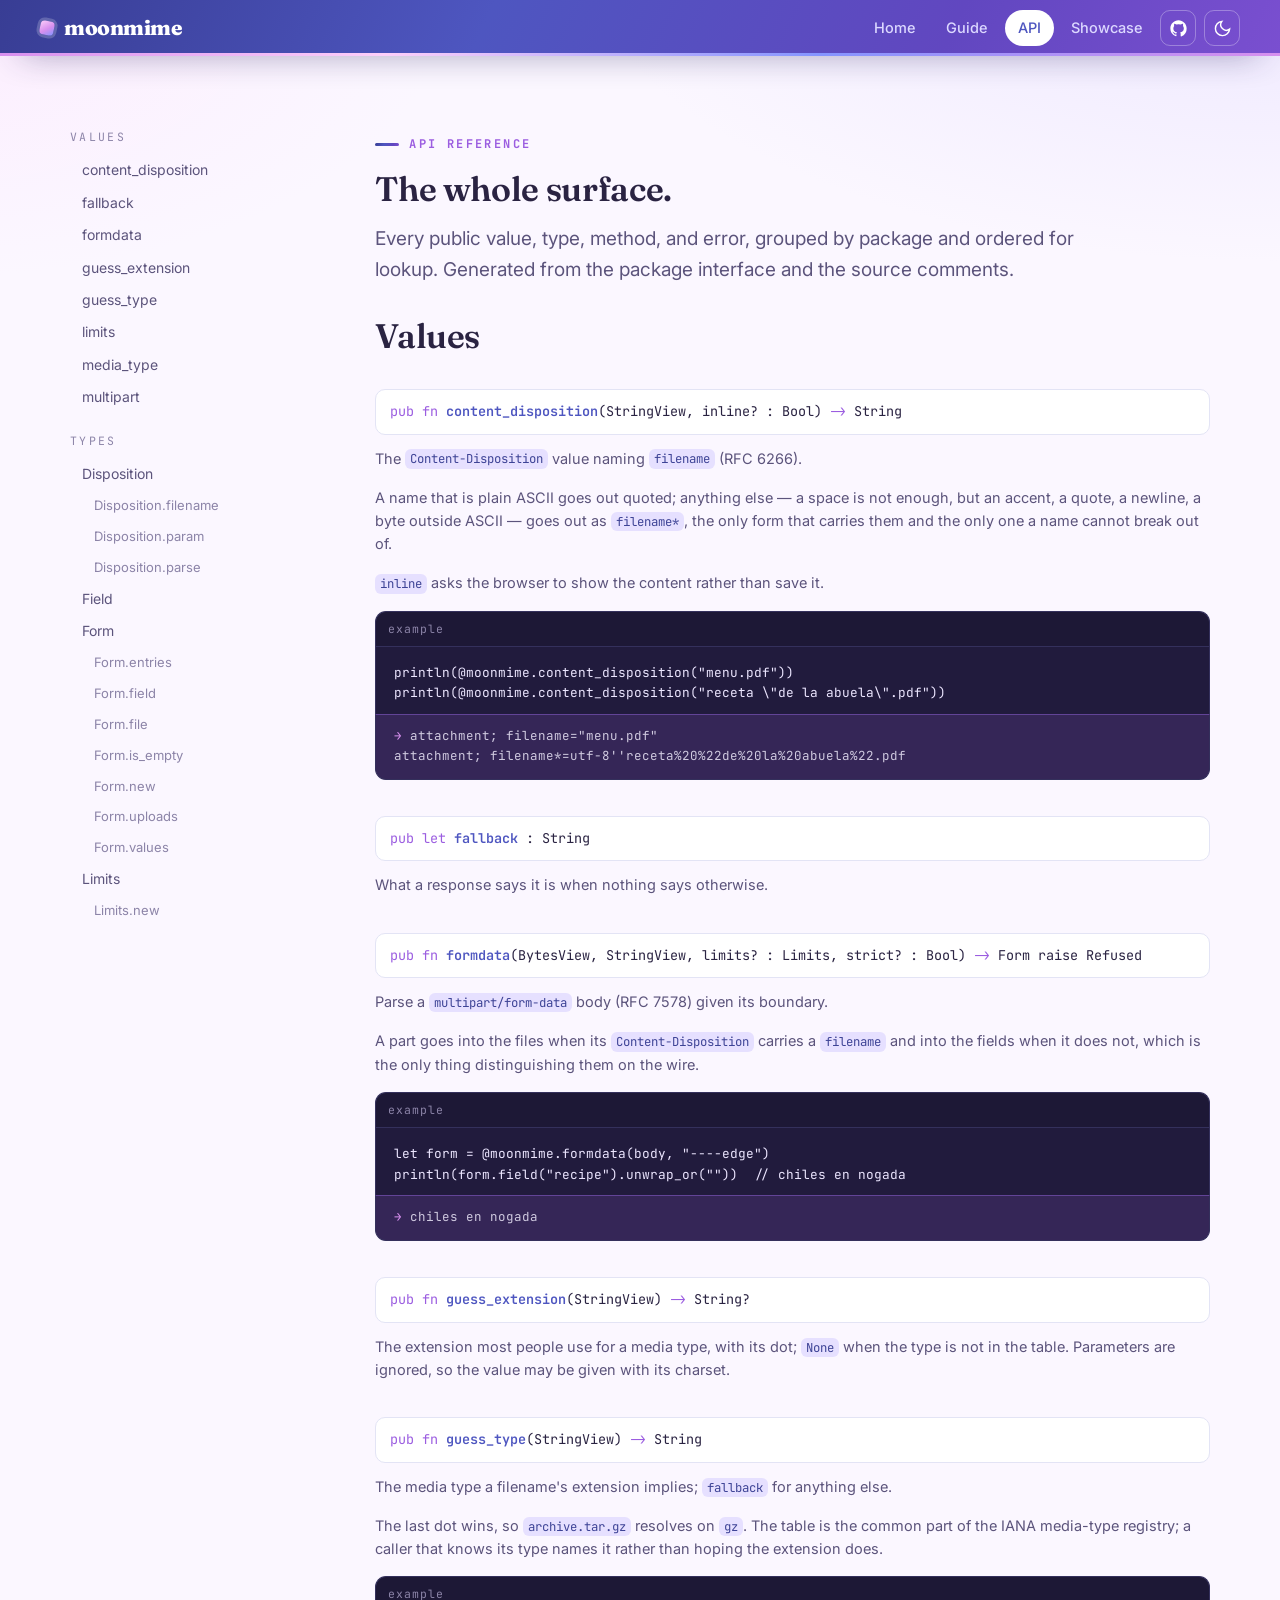
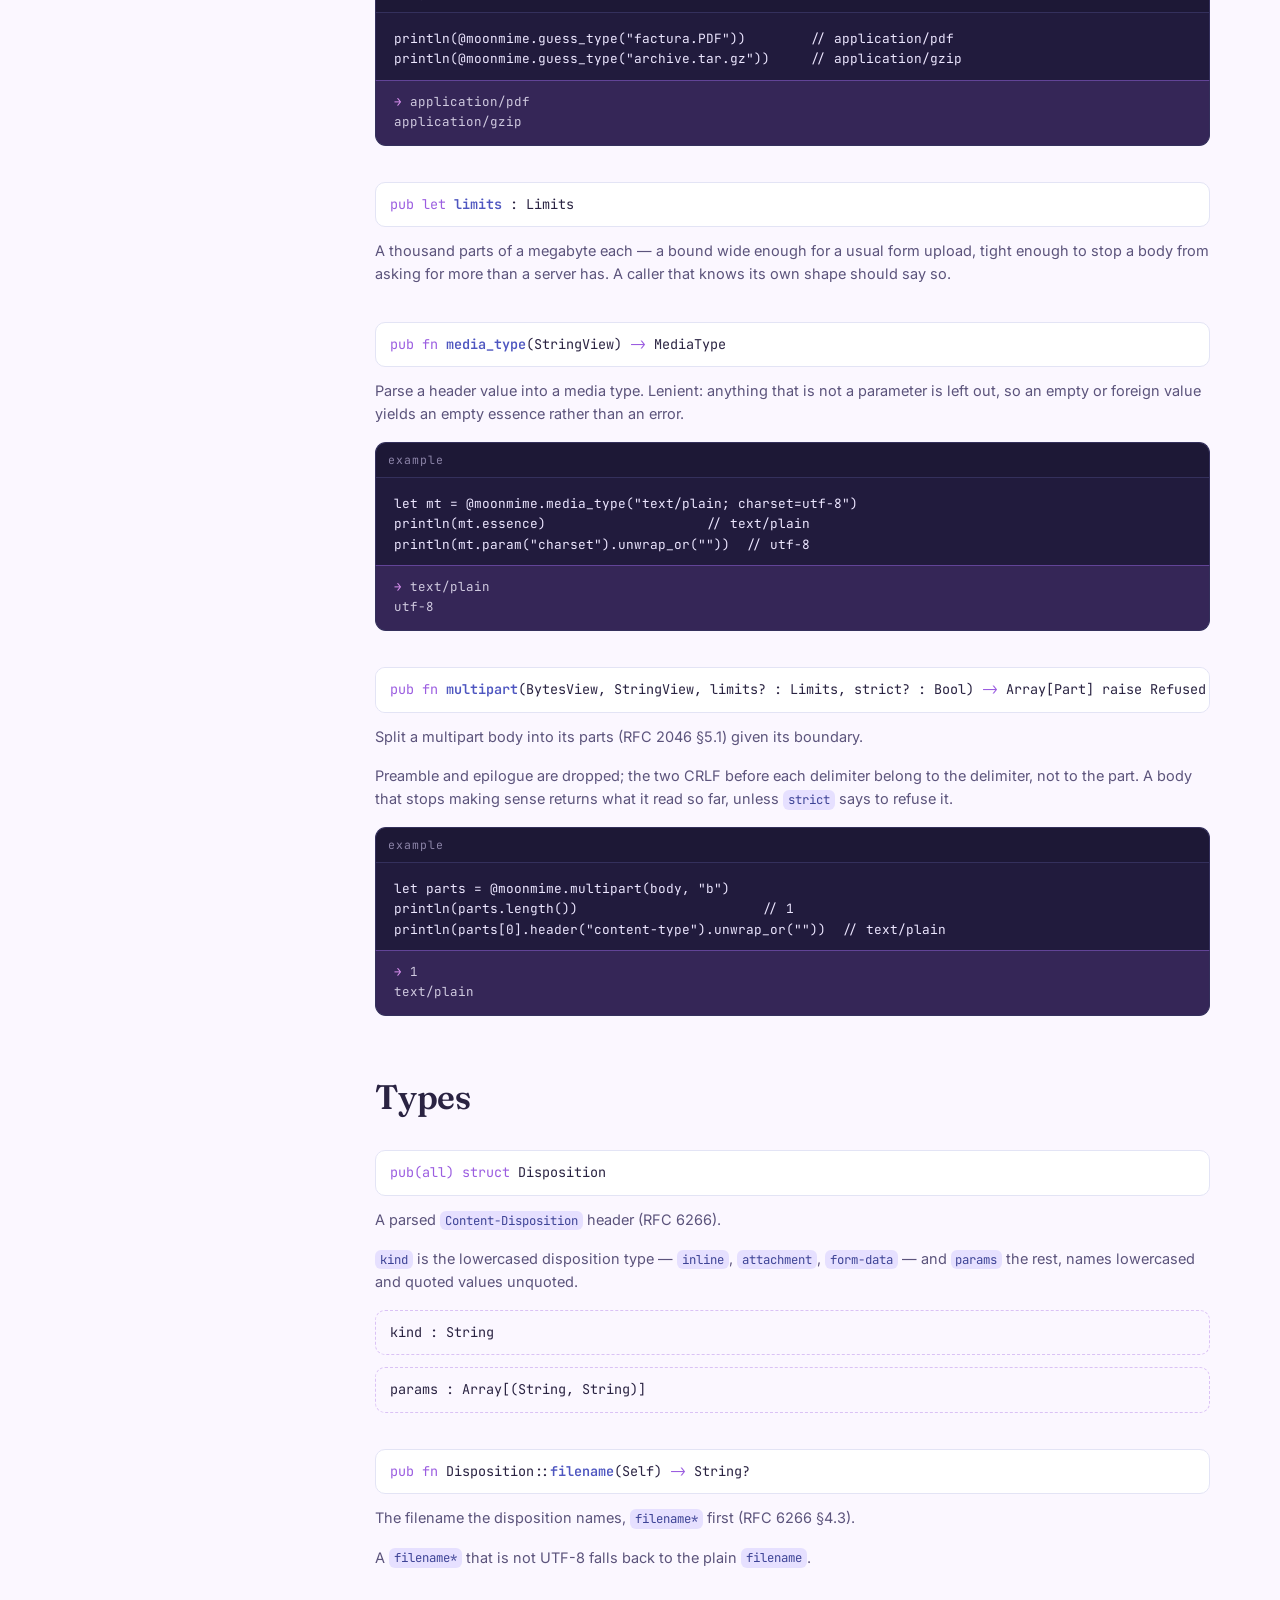
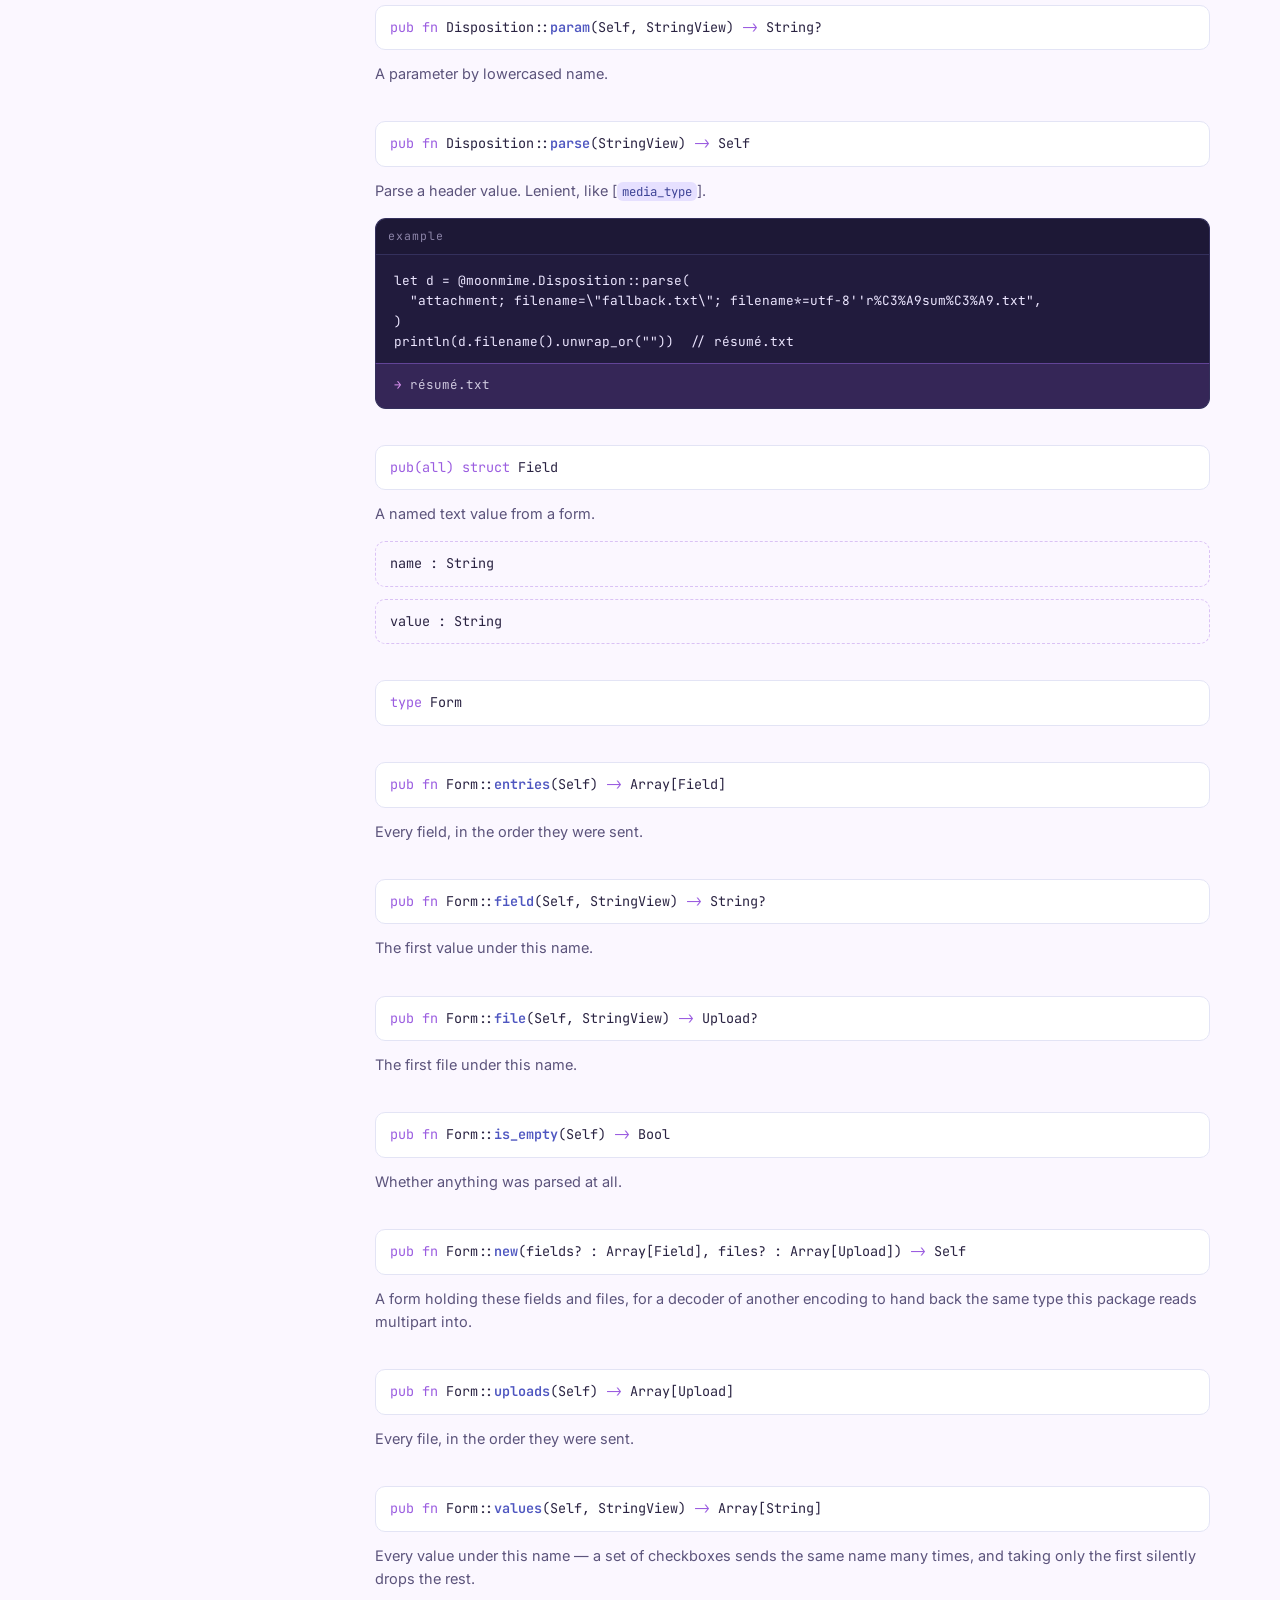
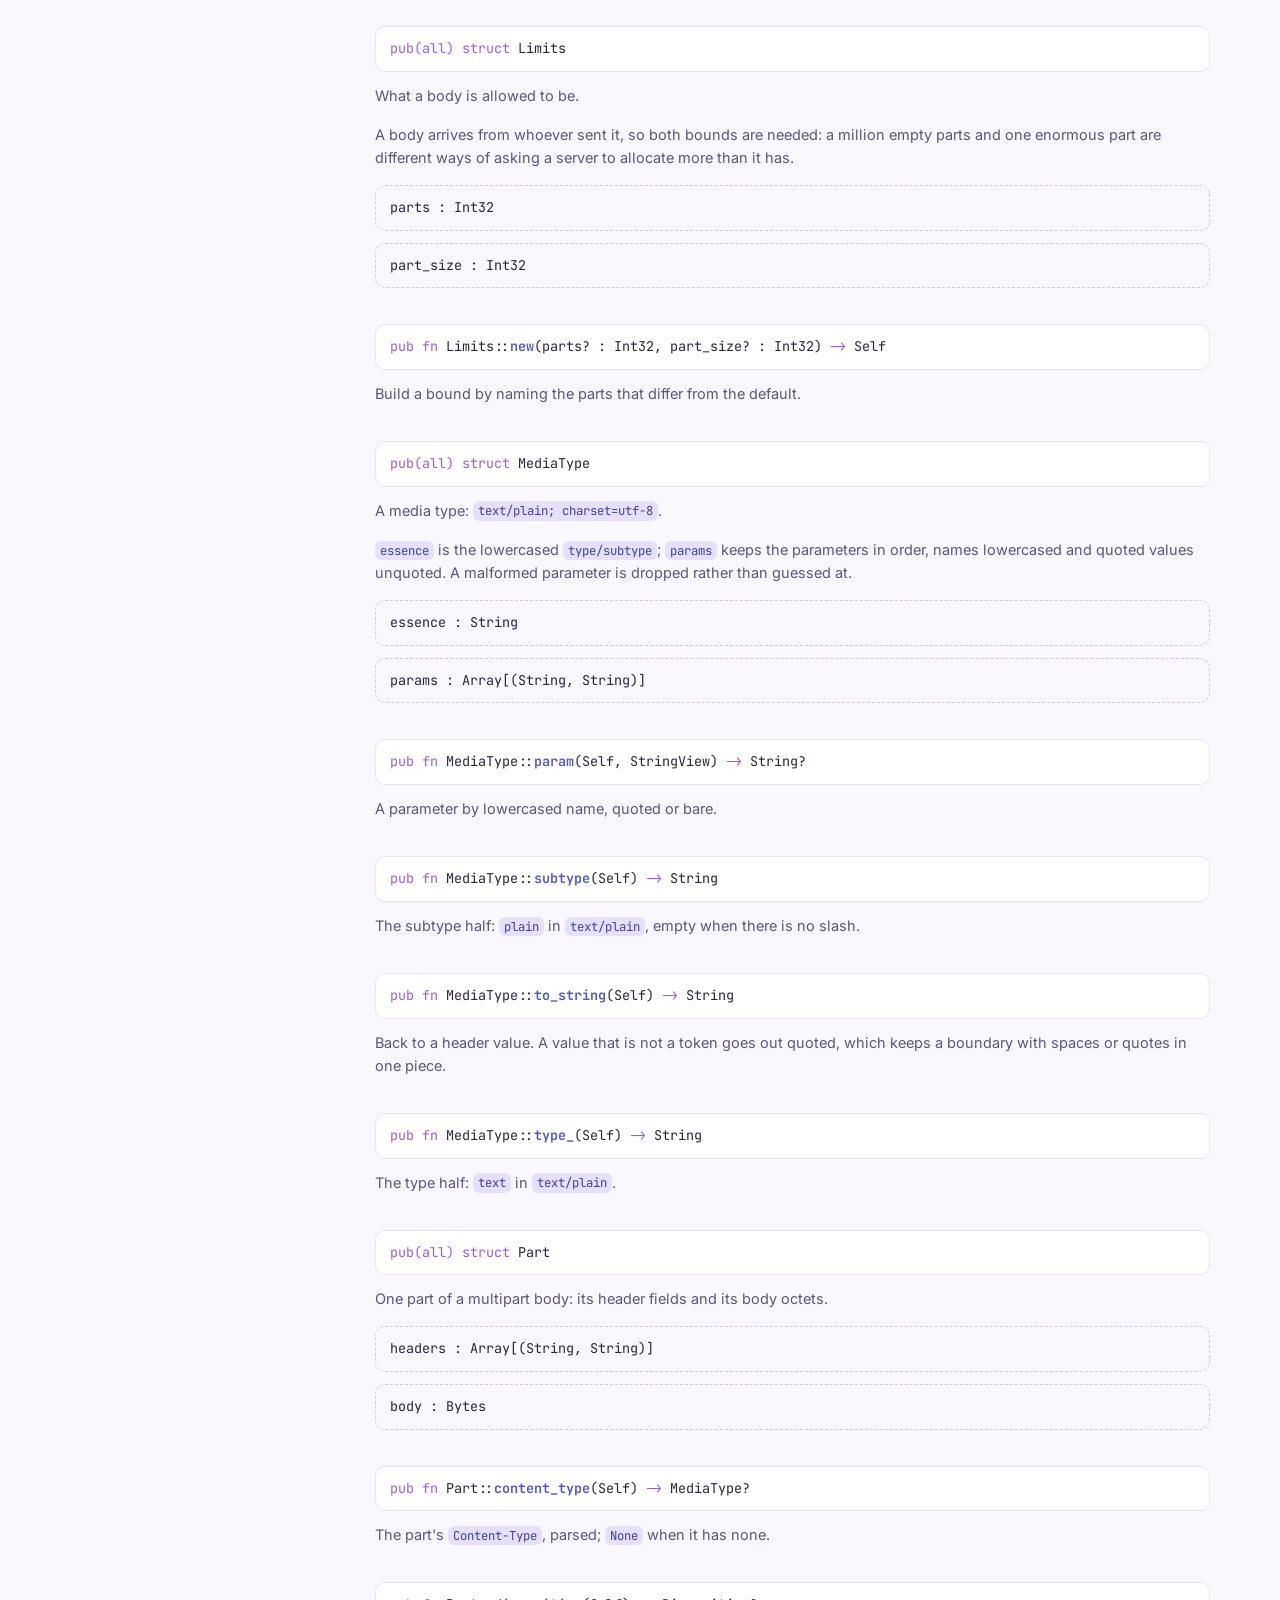
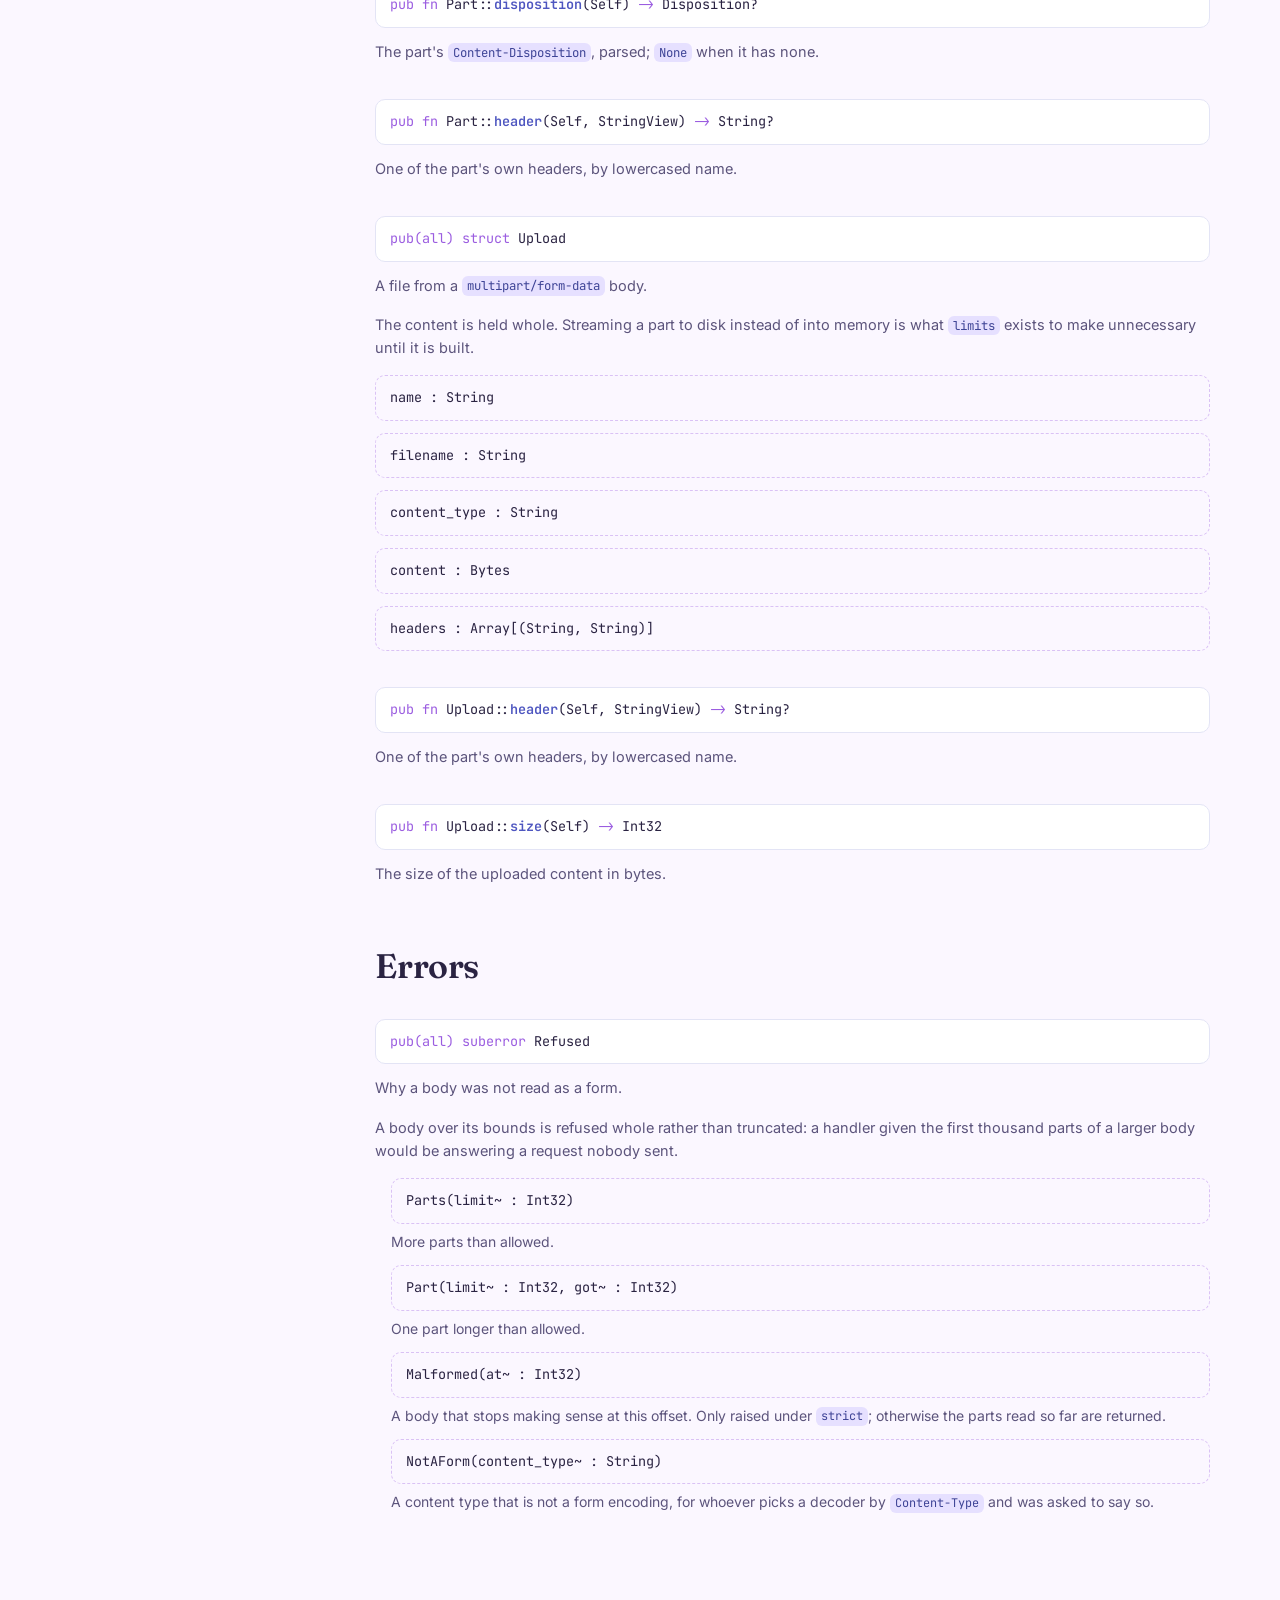
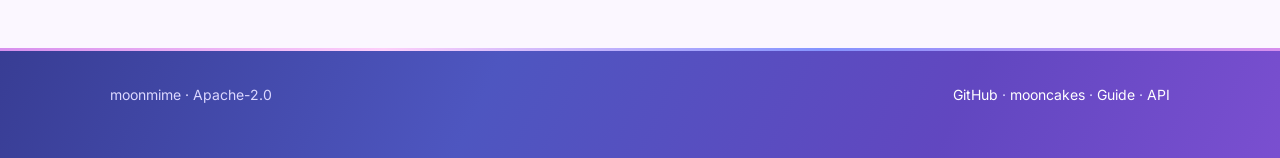
==== commit 8912181e: "design(docs): one icon set, one border per object Replace the six unicode feature glyphs with inline" ====
--- a/docs/api.html
+++ b/docs/api.html
@@ -78,30 +78,30 @@
     </aside>
     <div class="content">
       <span class="eyebrow">API reference</span>
-      <h2 style="margin-top:6px">The whole surface.</h2>
+      <h2 class="page-title">The whole surface.</h2>
       <p class="lead">Every public value, type, method, and error, grouped by package and ordered for lookup. Generated from the package interface and the source comments.</p>
 <div class="api-group"><h2 id="values">Values</h2>
 <div class="api-item" id="v-content_disposition"><div class="api-sig"><span class="kw">pub fn</span> <span class="fn">content_disposition</span>(StringView, inline? : Bool) <span class="kw">-&gt;</span> String</div><p class="api-desc">The <code>Content-Disposition</code> value naming <code>filename</code> (RFC 6266).</p>
 <p class="api-desc">A name that is plain ASCII goes out quoted; anything else — a space is not enough, but an accent, a quote, a newline, a byte outside ASCII — goes out as <code>filename*</code>, the only form that carries them and the only one a name cannot break out of.</p>
-<p class="api-desc"><code>inline</code> asks the browser to show the content rather than save it.</p><div class="codeblock" style="margin-top:14px"><div class="codeblock__bar"><span>example</span></div><pre><code>println(@moonmime.content_disposition(&quot;menu.pdf&quot;))
+<p class="api-desc"><code>inline</code> asks the browser to show the content rather than save it.</p><div class="codeblock"><div class="codeblock__bar"><span>example</span></div><pre><code>println(@moonmime.content_disposition(&quot;menu.pdf&quot;))
 println(@moonmime.content_disposition(&quot;receta \&quot;de la abuela\&quot;.pdf&quot;))</code></pre><div class="out">attachment; filename=&quot;menu.pdf&quot;
 attachment; filename*=utf-8&#x27;&#x27;receta%20%22de%20la%20abuela%22.pdf</div></div></div>
 <div class="api-item" id="v-fallback"><div class="api-sig"><span class="kw">pub let</span> <span class="fn">fallback</span> : String</div><p class="api-desc">What a response says it is when nothing says otherwise.</p></div>
 <div class="api-item" id="v-formdata"><div class="api-sig"><span class="kw">pub fn</span> <span class="fn">formdata</span>(BytesView, StringView, limits? : Limits, strict? : Bool) <span class="kw">-&gt;</span> Form raise Refused</div><p class="api-desc">Parse a <code>multipart/form-data</code> body (RFC 7578) given its boundary.</p>
-<p class="api-desc">A part goes into the files when its <code>Content-Disposition</code> carries a <code>filename</code> and into the fields when it does not, which is the only thing distinguishing them on the wire.</p><div class="codeblock" style="margin-top:14px"><div class="codeblock__bar"><span>example</span></div><pre><code>let form = @moonmime.formdata(body, &quot;----edge&quot;)
+<p class="api-desc">A part goes into the files when its <code>Content-Disposition</code> carries a <code>filename</code> and into the fields when it does not, which is the only thing distinguishing them on the wire.</p><div class="codeblock"><div class="codeblock__bar"><span>example</span></div><pre><code>let form = @moonmime.formdata(body, &quot;----edge&quot;)
 println(form.field(&quot;recipe&quot;).unwrap_or(&quot;&quot;))  // chiles en nogada</code></pre><div class="out">chiles en nogada</div></div></div>
 <div class="api-item" id="v-guess_extension"><div class="api-sig"><span class="kw">pub fn</span> <span class="fn">guess_extension</span>(StringView) <span class="kw">-&gt;</span> String?</div><p class="api-desc">The extension most people use for a media type, with its dot; <code>None</code> when the type is not in the table. Parameters are ignored, so the value may be given with its charset.</p></div>
 <div class="api-item" id="v-guess_type"><div class="api-sig"><span class="kw">pub fn</span> <span class="fn">guess_type</span>(StringView) <span class="kw">-&gt;</span> String</div><p class="api-desc">The media type a filename&#x27;s extension implies; <code>fallback</code> for anything else.</p>
-<p class="api-desc">The last dot wins, so <code>archive.tar.gz</code> resolves on <code>gz</code>. The table is the common part of the IANA media-type registry; a caller that knows its type names it rather than hoping the extension does.</p><div class="codeblock" style="margin-top:14px"><div class="codeblock__bar"><span>example</span></div><pre><code>println(@moonmime.guess_type(&quot;factura.PDF&quot;))        // application/pdf
+<p class="api-desc">The last dot wins, so <code>archive.tar.gz</code> resolves on <code>gz</code>. The table is the common part of the IANA media-type registry; a caller that knows its type names it rather than hoping the extension does.</p><div class="codeblock"><div class="codeblock__bar"><span>example</span></div><pre><code>println(@moonmime.guess_type(&quot;factura.PDF&quot;))        // application/pdf
 println(@moonmime.guess_type(&quot;archive.tar.gz&quot;))     // application/gzip</code></pre><div class="out">application/pdf
 application/gzip</div></div></div>
 <div class="api-item" id="v-limits"><div class="api-sig"><span class="kw">pub let</span> <span class="fn">limits</span> : Limits</div><p class="api-desc">A thousand parts of a megabyte each — a bound wide enough for a usual form upload, tight enough to stop a body from asking for more than a server has. A caller that knows its own shape should say so.</p></div>
-<div class="api-item" id="v-media_type"><div class="api-sig"><span class="kw">pub fn</span> <span class="fn">media_type</span>(StringView) <span class="kw">-&gt;</span> MediaType</div><p class="api-desc">Parse a header value into a media type. Lenient: anything that is not a parameter is left out, so an empty or foreign value yields an empty essence rather than an error.</p><div class="codeblock" style="margin-top:14px"><div class="codeblock__bar"><span>example</span></div><pre><code>let mt = @moonmime.media_type(&quot;text/plain; charset=utf-8&quot;)
+<div class="api-item" id="v-media_type"><div class="api-sig"><span class="kw">pub fn</span> <span class="fn">media_type</span>(StringView) <span class="kw">-&gt;</span> MediaType</div><p class="api-desc">Parse a header value into a media type. Lenient: anything that is not a parameter is left out, so an empty or foreign value yields an empty essence rather than an error.</p><div class="codeblock"><div class="codeblock__bar"><span>example</span></div><pre><code>let mt = @moonmime.media_type(&quot;text/plain; charset=utf-8&quot;)
 println(mt.essence)                    // text/plain
 println(mt.param(&quot;charset&quot;).unwrap_or(&quot;&quot;))  // utf-8</code></pre><div class="out">text/plain
 utf-8</div></div></div>
 <div class="api-item" id="v-multipart"><div class="api-sig"><span class="kw">pub fn</span> <span class="fn">multipart</span>(BytesView, StringView, limits? : Limits, strict? : Bool) <span class="kw">-&gt;</span> Array[Part] raise Refused</div><p class="api-desc">Split a multipart body into its parts (RFC 2046 §5.1) given its boundary.</p>
-<p class="api-desc">Preamble and epilogue are dropped; the two CRLF before each delimiter belong to the delimiter, not to the part. A body that stops making sense returns what it read so far, unless <code>strict</code> says to refuse it.</p><div class="codeblock" style="margin-top:14px"><div class="codeblock__bar"><span>example</span></div><pre><code>let parts = @moonmime.multipart(body, &quot;b&quot;)
+<p class="api-desc">Preamble and epilogue are dropped; the two CRLF before each delimiter belong to the delimiter, not to the part. A body that stops making sense returns what it read so far, unless <code>strict</code> says to refuse it.</p><div class="codeblock"><div class="codeblock__bar"><span>example</span></div><pre><code>let parts = @moonmime.multipart(body, &quot;b&quot;)
 println(parts.length())                       // 1
 println(parts[0].header(&quot;content-type&quot;).unwrap_or(&quot;&quot;))  // text/plain</code></pre><div class="out">1
 text/plain</div></div></div>
@@ -112,7 +112,7 @@
 <div class="api-item" id="m-Disposition-filename"><div class="api-sig"><span class="kw">pub fn</span> Disposition::<span class="fn">filename</span>(Self) <span class="kw">-&gt;</span> String?</div><p class="api-desc">The filename the disposition names, <code>filename*</code> first (RFC 6266 §4.3).</p>
 <p class="api-desc">A <code>filename*</code> that is not UTF-8 falls back to the plain <code>filename</code>.</p></div>
 <div class="api-item" id="m-Disposition-param"><div class="api-sig"><span class="kw">pub fn</span> Disposition::<span class="fn">param</span>(Self, StringView) <span class="kw">-&gt;</span> String?</div><p class="api-desc">A parameter by lowercased name.</p></div>
-<div class="api-item" id="m-Disposition-parse"><div class="api-sig"><span class="kw">pub fn</span> Disposition::<span class="fn">parse</span>(StringView) <span class="kw">-&gt;</span> Self</div><p class="api-desc">Parse a header value. Lenient, like [<code>media_type</code>].</p><div class="codeblock" style="margin-top:14px"><div class="codeblock__bar"><span>example</span></div><pre><code>let d = @moonmime.Disposition::parse(
+<div class="api-item" id="m-Disposition-parse"><div class="api-sig"><span class="kw">pub fn</span> Disposition::<span class="fn">parse</span>(StringView) <span class="kw">-&gt;</span> Self</div><p class="api-desc">Parse a header value. Lenient, like [<code>media_type</code>].</p><div class="codeblock"><div class="codeblock__bar"><span>example</span></div><pre><code>let d = @moonmime.Disposition::parse(
   &quot;attachment; filename=\&quot;fallback.txt\&quot;; filename*=utf-8&#x27;&#x27;r%C3%A9sum%C3%A9.txt&quot;,
 )
 println(d.filename().unwrap_or(&quot;&quot;))  // résumé.txt</code></pre><div class="out">résumé.txt</div></div></div>
--- a/docs/assets/css/style.css
+++ b/docs/assets/css/style.css
@@ -164,7 +164,8 @@
 }
 .nav__links { display: flex; gap: 4px; margin-left: auto; align-items: center; flex-wrap: wrap; }
 .nav__link {
-  padding: 7px 13px;
+  display: inline-flex; align-items: center;
+  block-size: 36px; padding: 0 13px; line-height: 1;
   border-radius: 999px;
   color: var(--on-ink-soft);
   font-weight: 500;
@@ -176,17 +177,22 @@
 .nav__link.is-active:hover { background: var(--on-ink); color: var(--ink); }
 .nav__icon {
   display: inline-grid; place-items: center;
-  width: 36px; height: 36px; border-radius: 10px;
+  inline-size: 36px; block-size: 36px; flex: none;
+  border-radius: 10px; line-height: 0;
   border: 1px solid rgba(255, 255, 255, .3);
   color: var(--on-ink);
   transition: .18s;
 }
 .nav__icon:hover { color: var(--on-ink); border-color: var(--on-ink); background: rgba(255, 255, 255, .16); }
-.nav__icon svg { width: 18px; height: 18px; }
+.nav__icon svg { display: block; inline-size: 19px; block-size: 19px; }
+/* a filled mark reads heavier than a stroked one: trim it a hair so the pair
+   looks the same size inside identical 36px squares. */
+.nav__icon[href*="github"] svg { inline-size: 17px; block-size: 17px; }
+.nav__menu svg { inline-size: 20px; block-size: 20px; }
 .nav__toggle {
   margin-left: 4px;
   cursor: pointer;
-  background: rgba(255, 255, 255, .1);
+  background: transparent;
 }
 .nav__menu {
   display: none;
@@ -310,7 +316,19 @@
 /* ============================ feature grid ============================ */
 .features { display: grid; grid-template-columns: repeat(3, 1fr); gap: 18px; margin-top: 8px; }
 .feature { padding: 24px; border-radius: var(--radius); background: var(--surface); border: 1px solid var(--border); box-shadow: var(--shadow-sm); position: relative; overflow: hidden; }
-.feature__swatch { width: 44px; height: 44px; border-radius: 13px; margin-bottom: 14px; background: var(--grad-ink); display: grid; place-items: center; color: var(--on-ink); font-size: 21px; }
+.feature__swatch {
+  inline-size: 44px; block-size: 44px; border-radius: 13px;
+  margin-bottom: 14px; padding: 0;
+  background: var(--grad-ink);
+  display: grid; place-items: center;
+  color: var(--on-ink);
+}
+/* one grid, one stroke: every badge icon lands on the same optical centre */
+.feature__swatch svg {
+  inline-size: 22px; block-size: 22px; display: block;
+  fill: none; stroke: currentColor; stroke-width: 1.7;
+  stroke-linecap: round; stroke-linejoin: round;
+}
 .feature h3 { margin: 0 0 8px; font-size: 19px; color: var(--heading-accent); }
 .feature p { margin: 0; color: var(--text-soft); font-size: 14.5px; }
 
@@ -380,26 +398,48 @@
 .toc a.toc-sub:hover { color: var(--text); }
 
 .content { min-width: 0; }
+/* vertical rhythm: prose owns the gap above a slab, the slab owns the gap
+   below it. Same numbers everywhere, so no block needs an inline margin. */
 .content h2 { font-size: clamp(26px, 4vw, 34px); margin: 8px 0 16px; scroll-margin-top: 84px; }
 .content h3 { font-size: 21px; margin: 34px 0 12px; scroll-margin-top: 84px; }
+/* :where keeps the prose margin at zero specificity, so a component rule
+   (an api desc, a caption) can set its own without an arms race */
 .content p { color: var(--text-soft); }
+.content :where(p) { margin: 0 0 16px; }
+.content > .page-title { margin-top: 4px; }
+/* the intro closes the page header, not the first section: give it the same
+   breath the section rule gets before the next heading */
+.content > .lead { margin-bottom: 32px; }
+.content .next-link { margin: 30px 0 0; }
 .content ul { color: var(--text-soft); }
 .content li { margin: 6px 0; }
-.content > section { padding-bottom: 14px; border-bottom: 1px solid var(--border-soft); margin-bottom: 30px; }
+.content .codeblock { margin: 0 0 22px; }
+/* stacked slabs are one exhibit: tight together, then a full gap to prose */
+.content .codeblock:has(+ .codeblock) { margin-bottom: 10px; }
+.content > section { padding-bottom: 24px; border-bottom: 1px solid var(--border-soft); margin-bottom: 30px; }
+/* the rule sits at a fixed distance from whatever ends the section, so a note
+   and a code slab hand over at the same place */
+.content > section > :last-child { margin-bottom: 0; }
 .content > section:last-child { border-bottom: none; }
 
 /* ============================ api entries ============================ */
-.api-group { margin-bottom: 40px; }
-.api-item { padding: 18px 0; border-top: 1px solid var(--border-soft); scroll-margin-top: 84px; }
-.api-item:first-of-type { border-top: none; }
+.api-group { margin-bottom: 44px; }
+/* no rules between entries: the signature box is the divider, and the gap is
+   padding. A hairline a few pixels above another border reads as a double line. */
+.api-item { padding: 18px 0; scroll-margin-top: 84px; }
+/* the entry's own bottom gap is the gap; an example's trailing margin would
+   double it and make every boundary a different size. */
+.api-item > :last-child { margin-bottom: 0; }
 .api-sig { font-family: var(--font-mono); font-size: 13.5px; background: var(--surface); border: 1px solid var(--border); border-radius: 10px; padding: 11px 14px; color: var(--text); overflow-x: auto; white-space: pre; }
 .api-sig--variant { background: transparent; border-style: dashed; border-color: color-mix(in srgb, var(--violet) 34%, transparent); }
-.api-var { display: grid; gap: 6px; padding-left: 14px; border-left: 2px solid color-mix(in srgb, var(--violet) 22%, transparent); }
+/* variants are indented, not railed: the dashed box already says "another shape
+   of the same type", and a rail beside it was a second vertical edge. */
+.api-var { display: grid; gap: 7px; padding-left: 16px; }
 .api-vdoc .api-desc { margin: 0; font-size: 14px; }
 .api-sig .kw { color: var(--violet); }
 .api-sig .ty { color: var(--azure); }
 .api-sig .fn { color: var(--ink); font-weight: 600; }
-.api-desc { color: var(--text-soft); margin: 10px 0 0; font-size: 14.5px; }
+.api-desc { color: var(--text-soft); margin: 12px 0 16px; font-size: 14.5px; }
 .api-desc code { font-size: .85em; }
 .api-sub { margin: 14px 0 0; display: grid; gap: 12px; }
 .chip {
@@ -500,12 +540,12 @@
     display: none;
   }
   .nav.is-open .nav__links { display: flex; }
-  .nav__links .nav__link { display: block; text-align: left; padding: 9px 12px; color: var(--text-soft); }
+  .nav__links .nav__link { display: flex; align-items: center; text-align: left; padding: 0 12px; color: var(--text-soft); }
   .nav__links .nav__link:hover { background: color-mix(in srgb, var(--lilac) 42%, transparent); color: var(--text); }
   .nav__links .nav__link.is-active { background: var(--grad-ink); color: var(--on-ink); }
   .nav__links .nav__icon {
-    width: 100%;
-    border-radius: 9px;
+    inline-size: auto; width: 100%;
+    margin: 0; border-radius: 9px;
     color: var(--text-soft);
     border-color: var(--border-soft);
     background: transparent;
@@ -522,19 +562,18 @@
 
 /* ============================ slip ============================ */
 /* A note is a slip of paper laid on the page: one sharp corner where it was
-   torn from the block, a second sheet showing behind it. */
+   torn from the block. One sheet, one outline — the gap around it is margin,
+   never a second border drawn behind the first. */
 .note {
   position: relative;
-  margin: 24px 0 30px;
-  padding: 15px 22px 18px;
+  margin: 26px 0 6px;
+  padding: 16px 22px 18px;
   border-radius: 3px 16px 16px 16px;
   background: linear-gradient(176deg,
     color-mix(in srgb, var(--lilac) 36%, var(--surface)) 0%,
     var(--surface) 56%);
   border: 1px solid color-mix(in srgb, var(--violet) 26%, transparent);
-  box-shadow:
-    6px 6px 0 -1px var(--surface),
-    6px 6px 0 0 color-mix(in srgb, var(--violet) 24%, transparent);
+  box-shadow: 0 16px 28px -24px rgba(58, 52, 140, .55);
   color: var(--text-soft);
   font-size: 14.5px;
   line-height: 1.66;
@@ -563,9 +602,7 @@
     color-mix(in srgb, var(--violet) 30%, var(--surface-2)) 0%,
     var(--surface-2) 62%);
   border-color: color-mix(in srgb, var(--orchid) 34%, transparent);
-  box-shadow:
-    6px 6px 0 -1px var(--bg),
-    6px 6px 0 0 color-mix(in srgb, var(--orchid) 30%, transparent);
+  box-shadow: 0 18px 30px -26px #000;
 }
 
 .skip { position: absolute; left: -999px; }
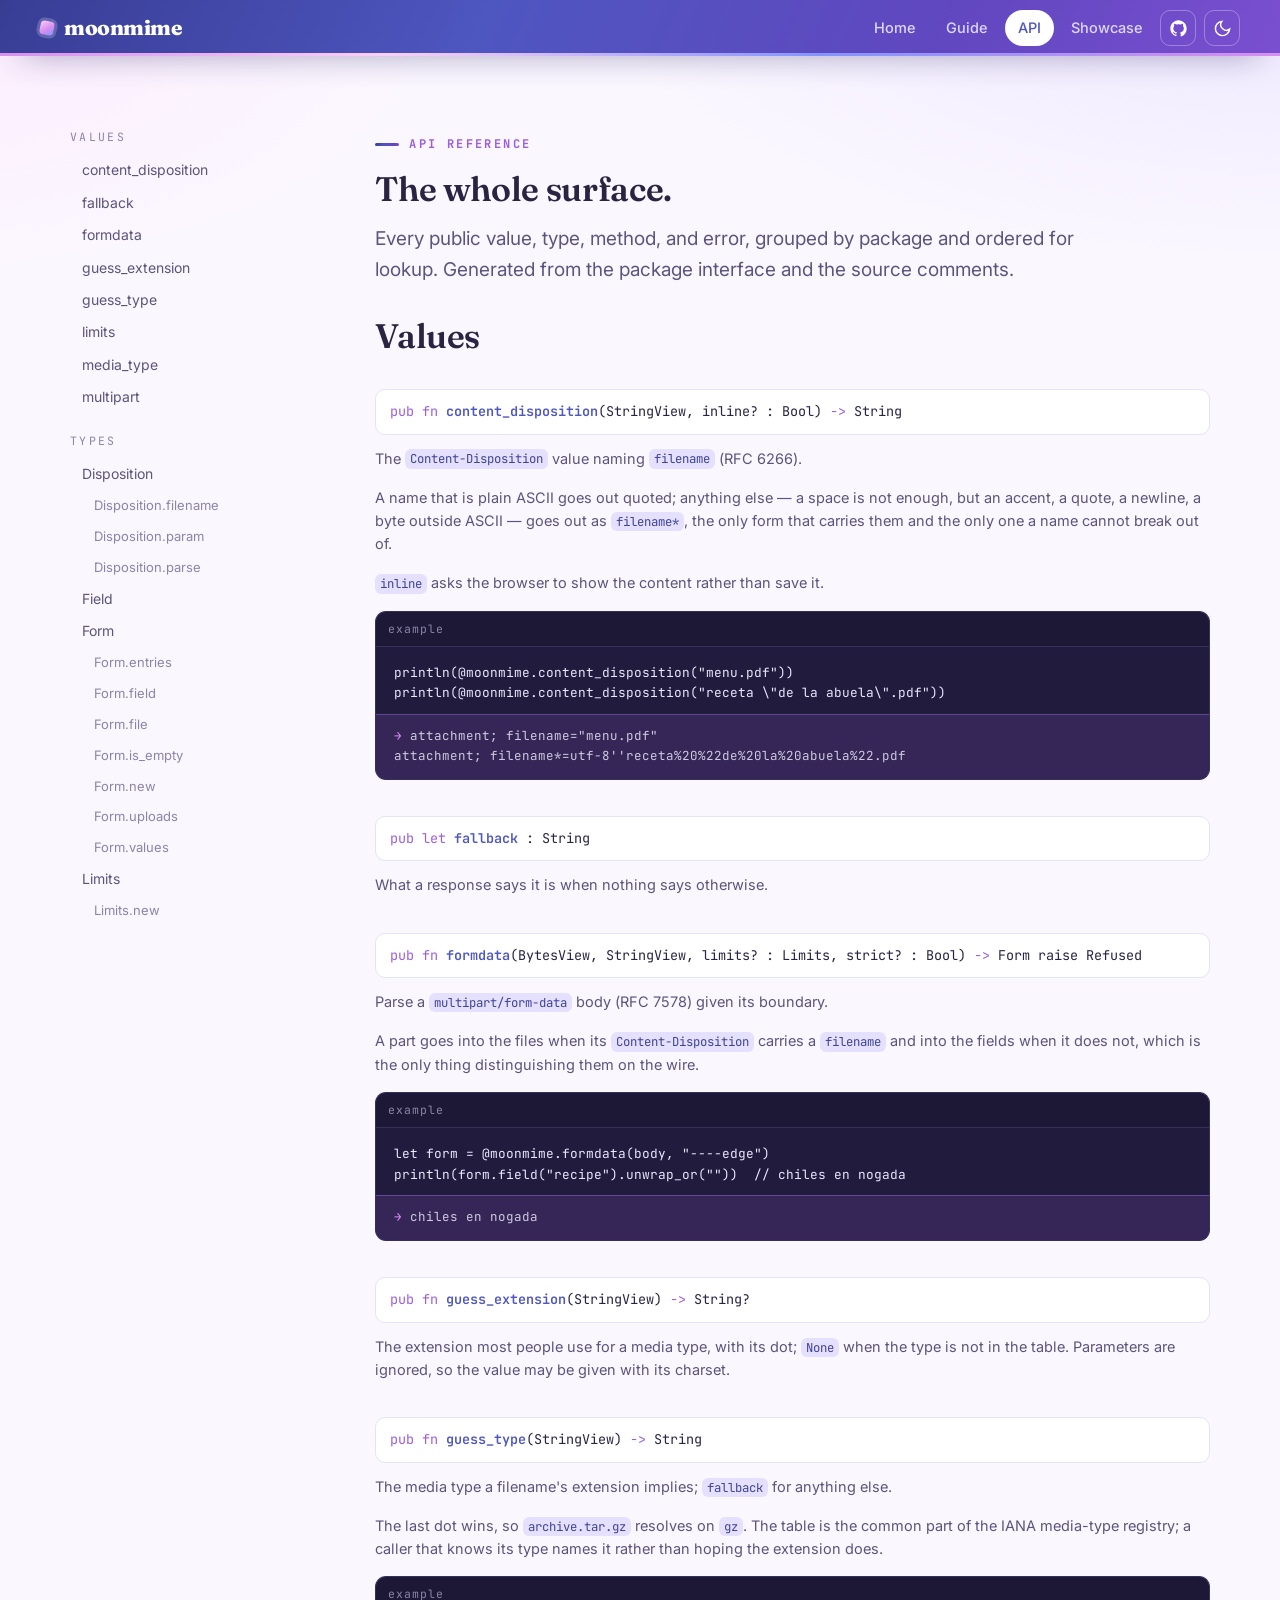
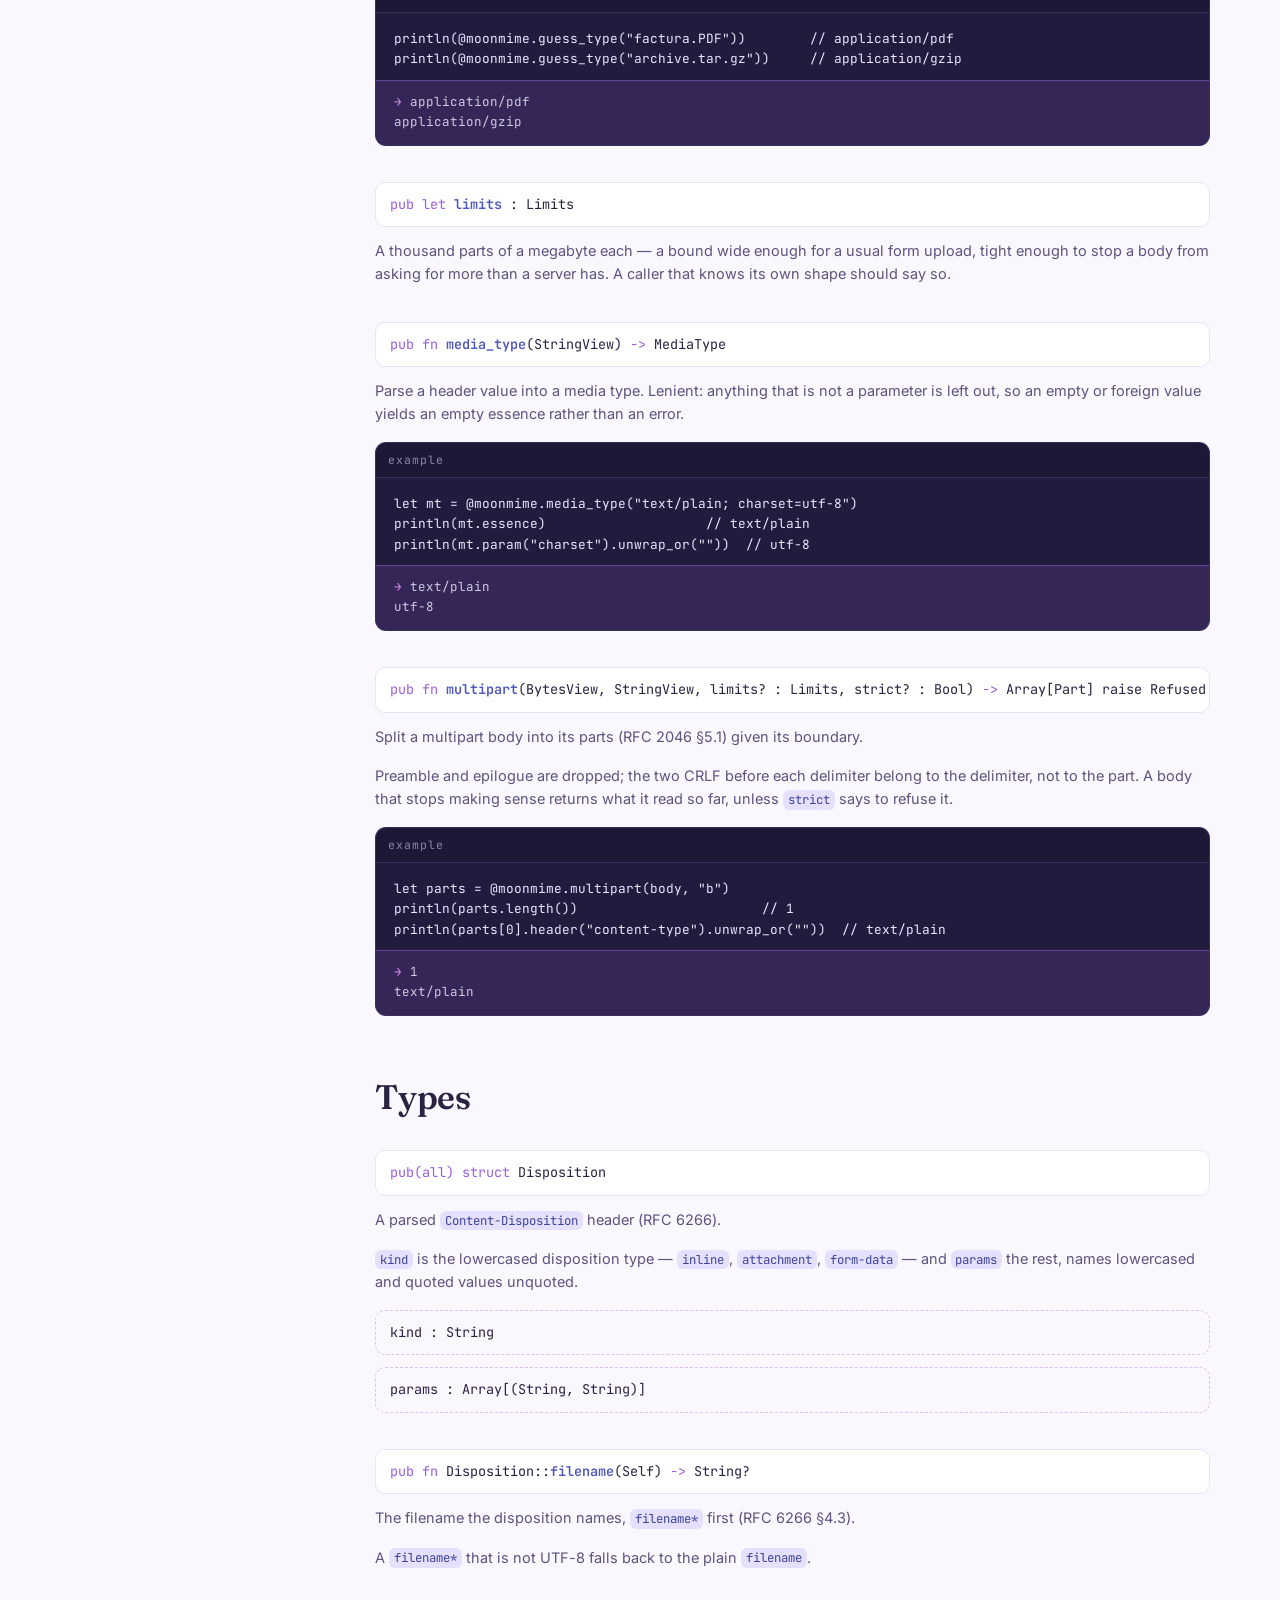
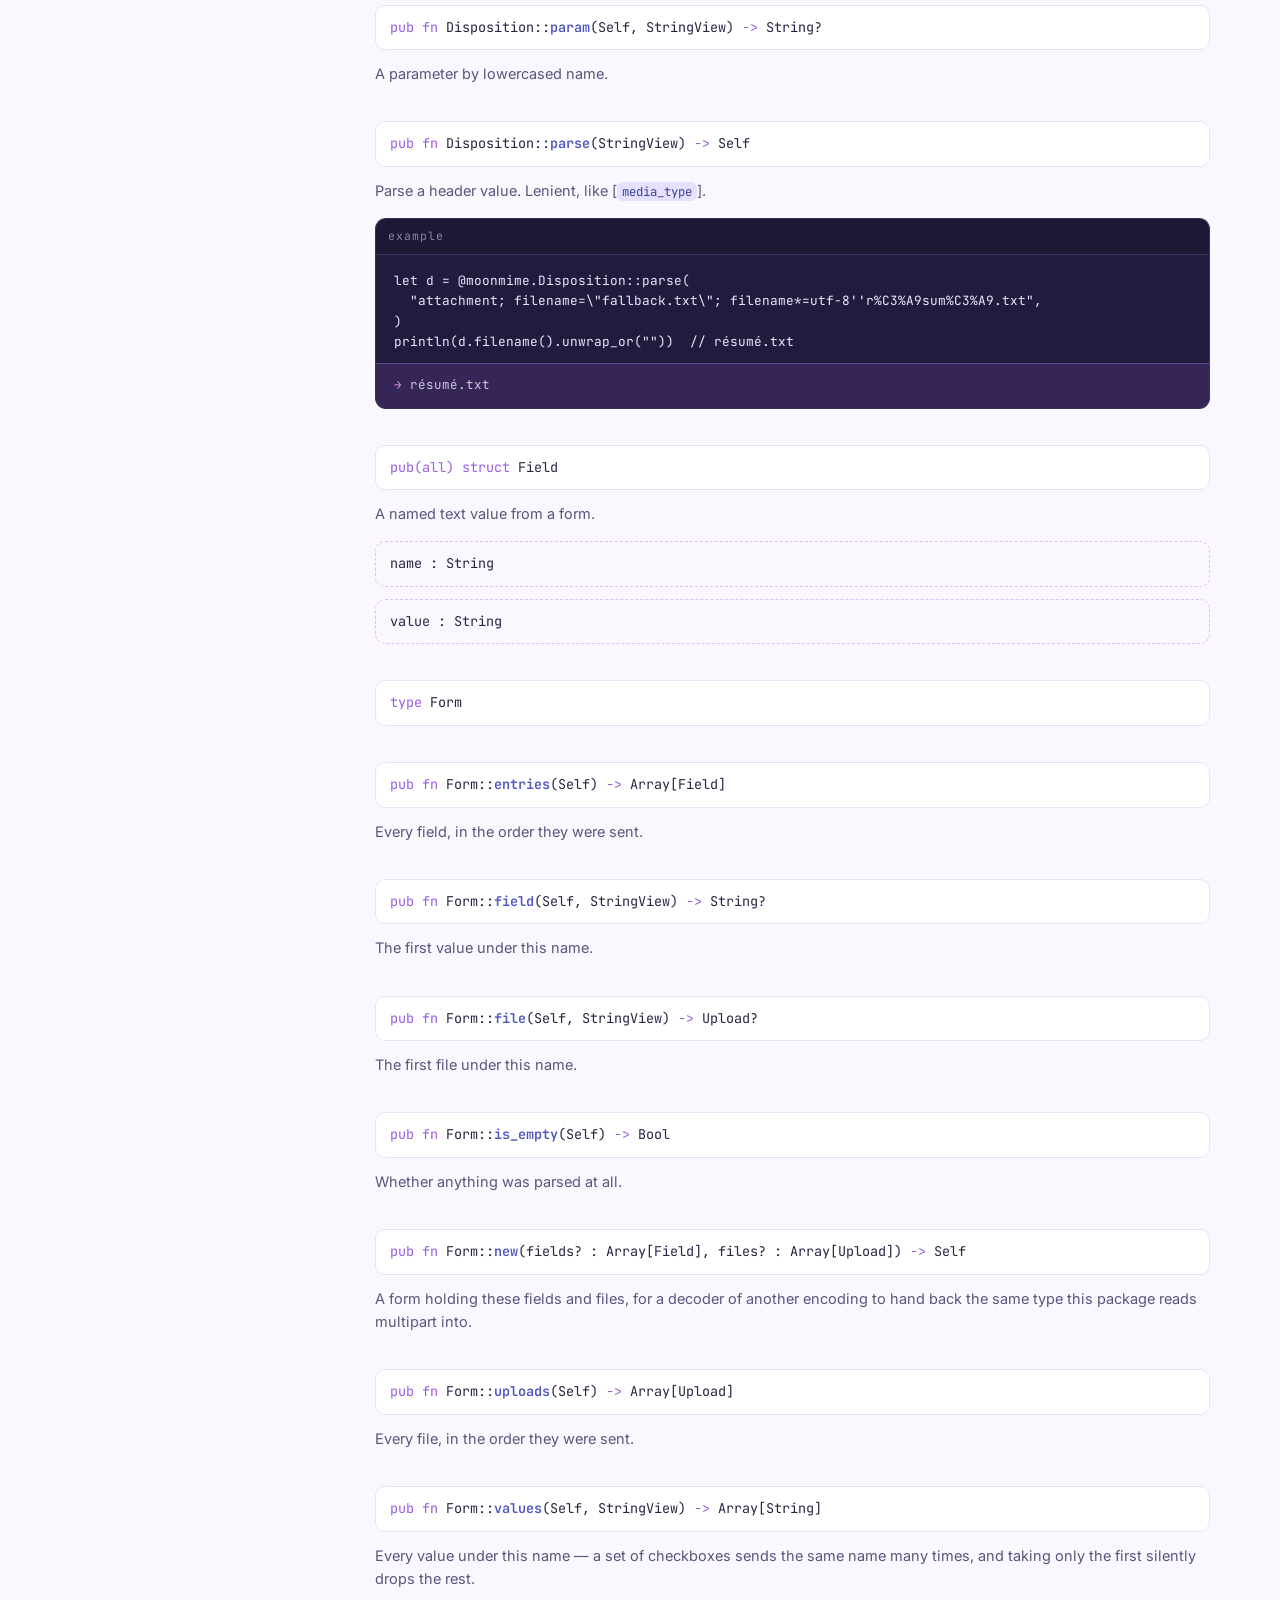
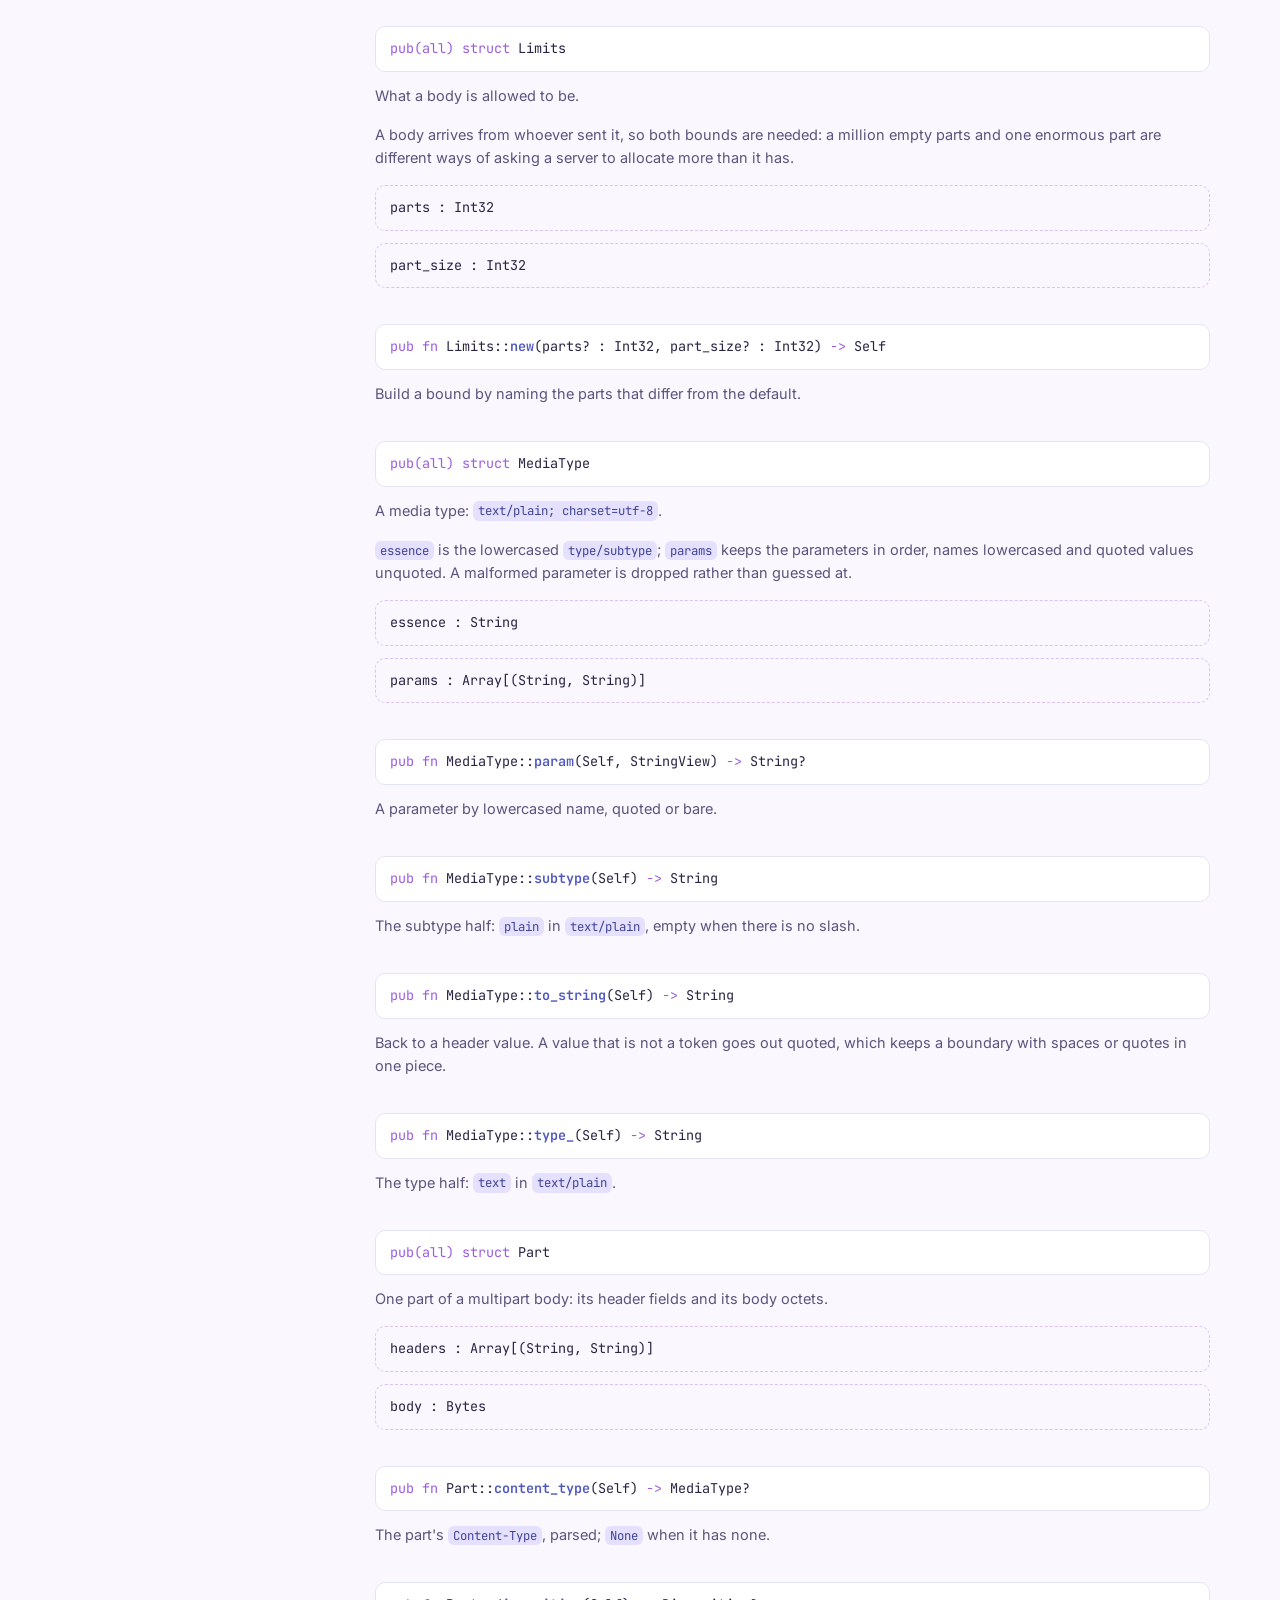
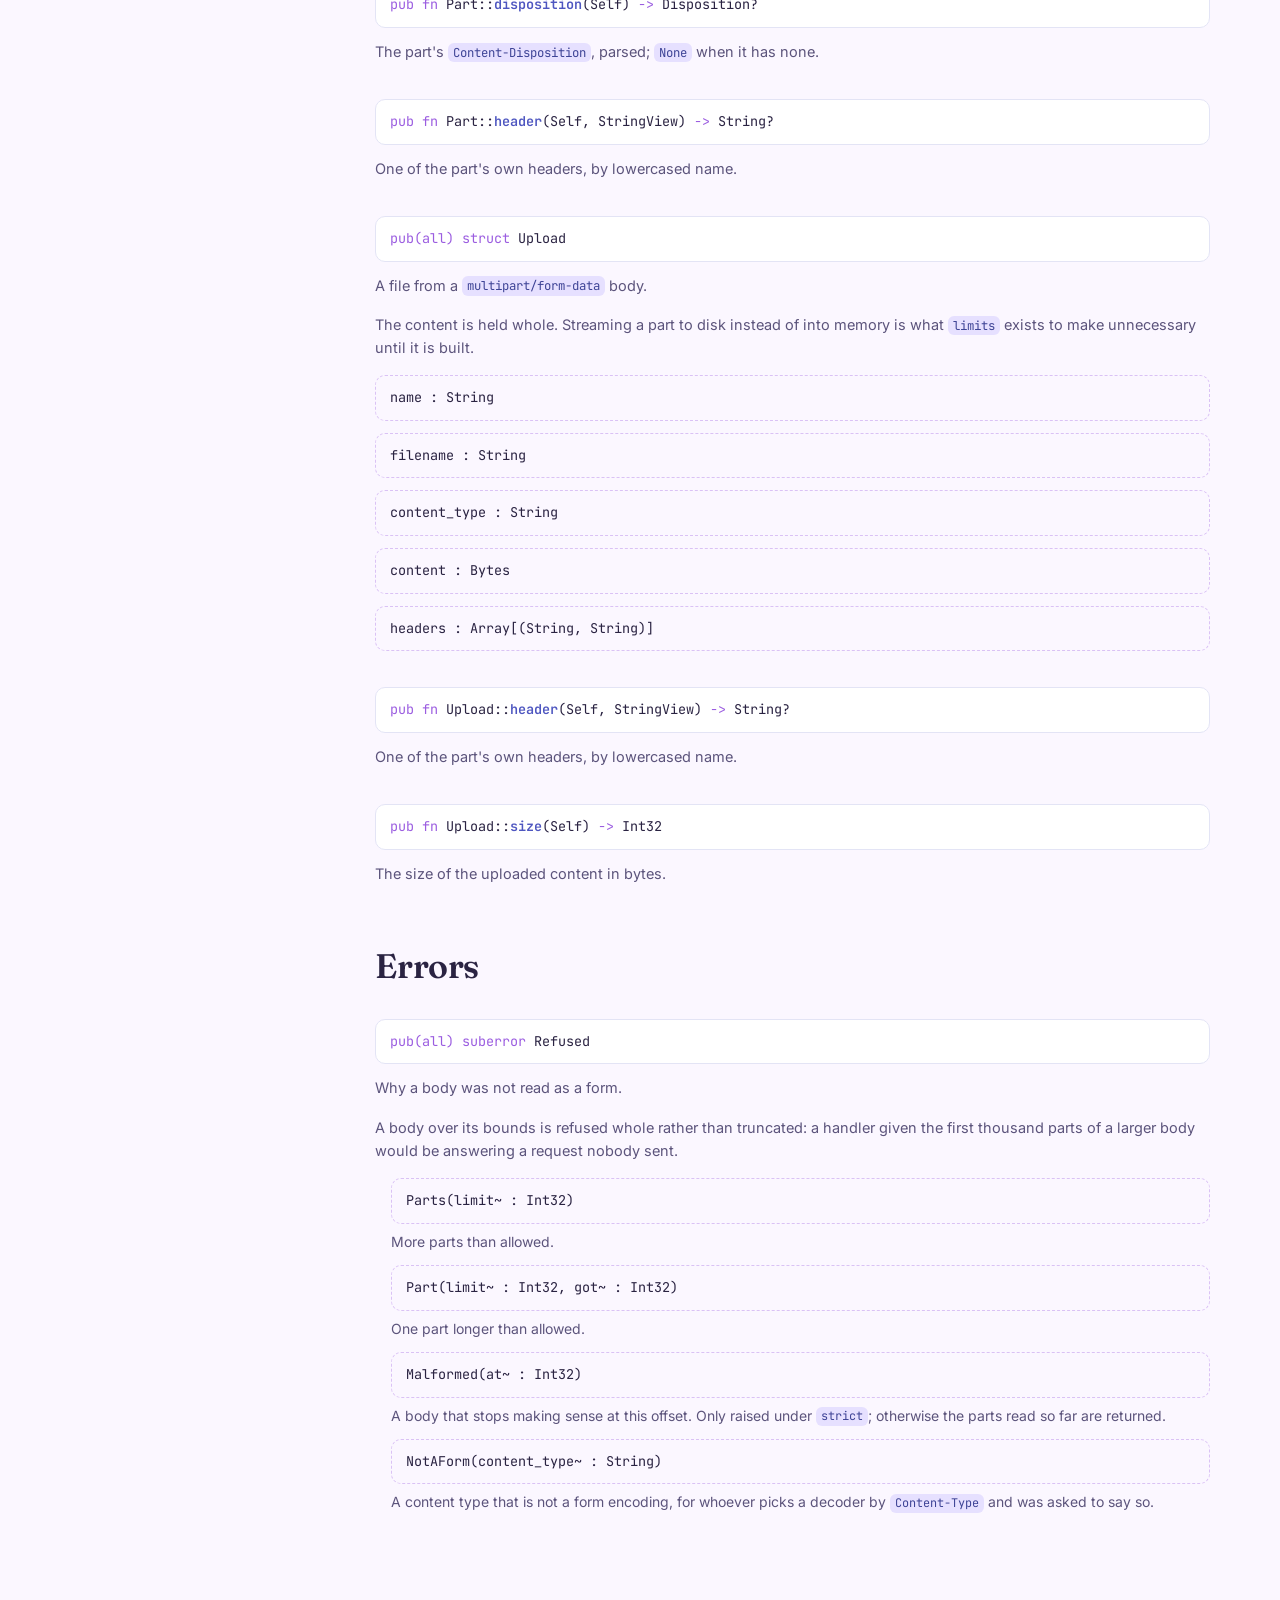
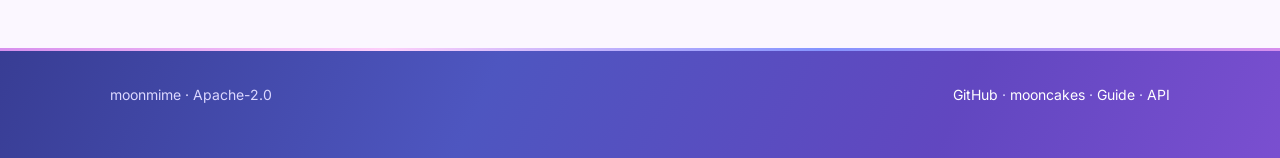
==== commit f08d3dca: "docs(moonmime): the page scroll bar shows while the page moves or under the pointer and hides a mome" ====
--- a/docs/api.html
+++ b/docs/api.html
@@ -10,7 +10,8 @@
 <link rel="preconnect" href="https://fonts.gstatic.com" crossorigin>
 <link href="https://fonts.googleapis.com/css2?family=Fraunces:opsz,wght@9..144,400;9..144,600;9..144,800&family=Inter:wght@400;500;600;700&family=JetBrains+Mono:wght@400;500;700&display=swap" rel="stylesheet">
 <link rel="stylesheet" href="assets/css/style.css">
-</head>
+
+<script type="module" src="assets/css/scrollbar.js"></script></head>
 <body>
 <a class="skip" href="#main">Skip to content</a>
 
--- a/docs/assets/css/style.css
+++ b/docs/assets/css/style.css
@@ -607,3 +607,14 @@
 
 .skip { position: absolute; left: -999px; }
 .skip:focus { left: 12px; top: 12px; z-index: 99; background: var(--surface); padding: 8px 12px; border-radius: 8px; }
+
+html, button, input, textarea, select { font-variant-ligatures: no-contextual; }
+
+/* The page scroll bar shows while the page moves or under the pointer and
+   hides a moment after; it keeps its place, so nothing shifts. */
+@supports selector(::-webkit-scrollbar) {
+  html:not(.scrolling)::-webkit-scrollbar-thumb { background: transparent; border-color: transparent; box-shadow: none; }
+}
+@supports not selector(::-webkit-scrollbar) {
+  html:not(.scrolling) { scrollbar-color: transparent transparent; }
+}
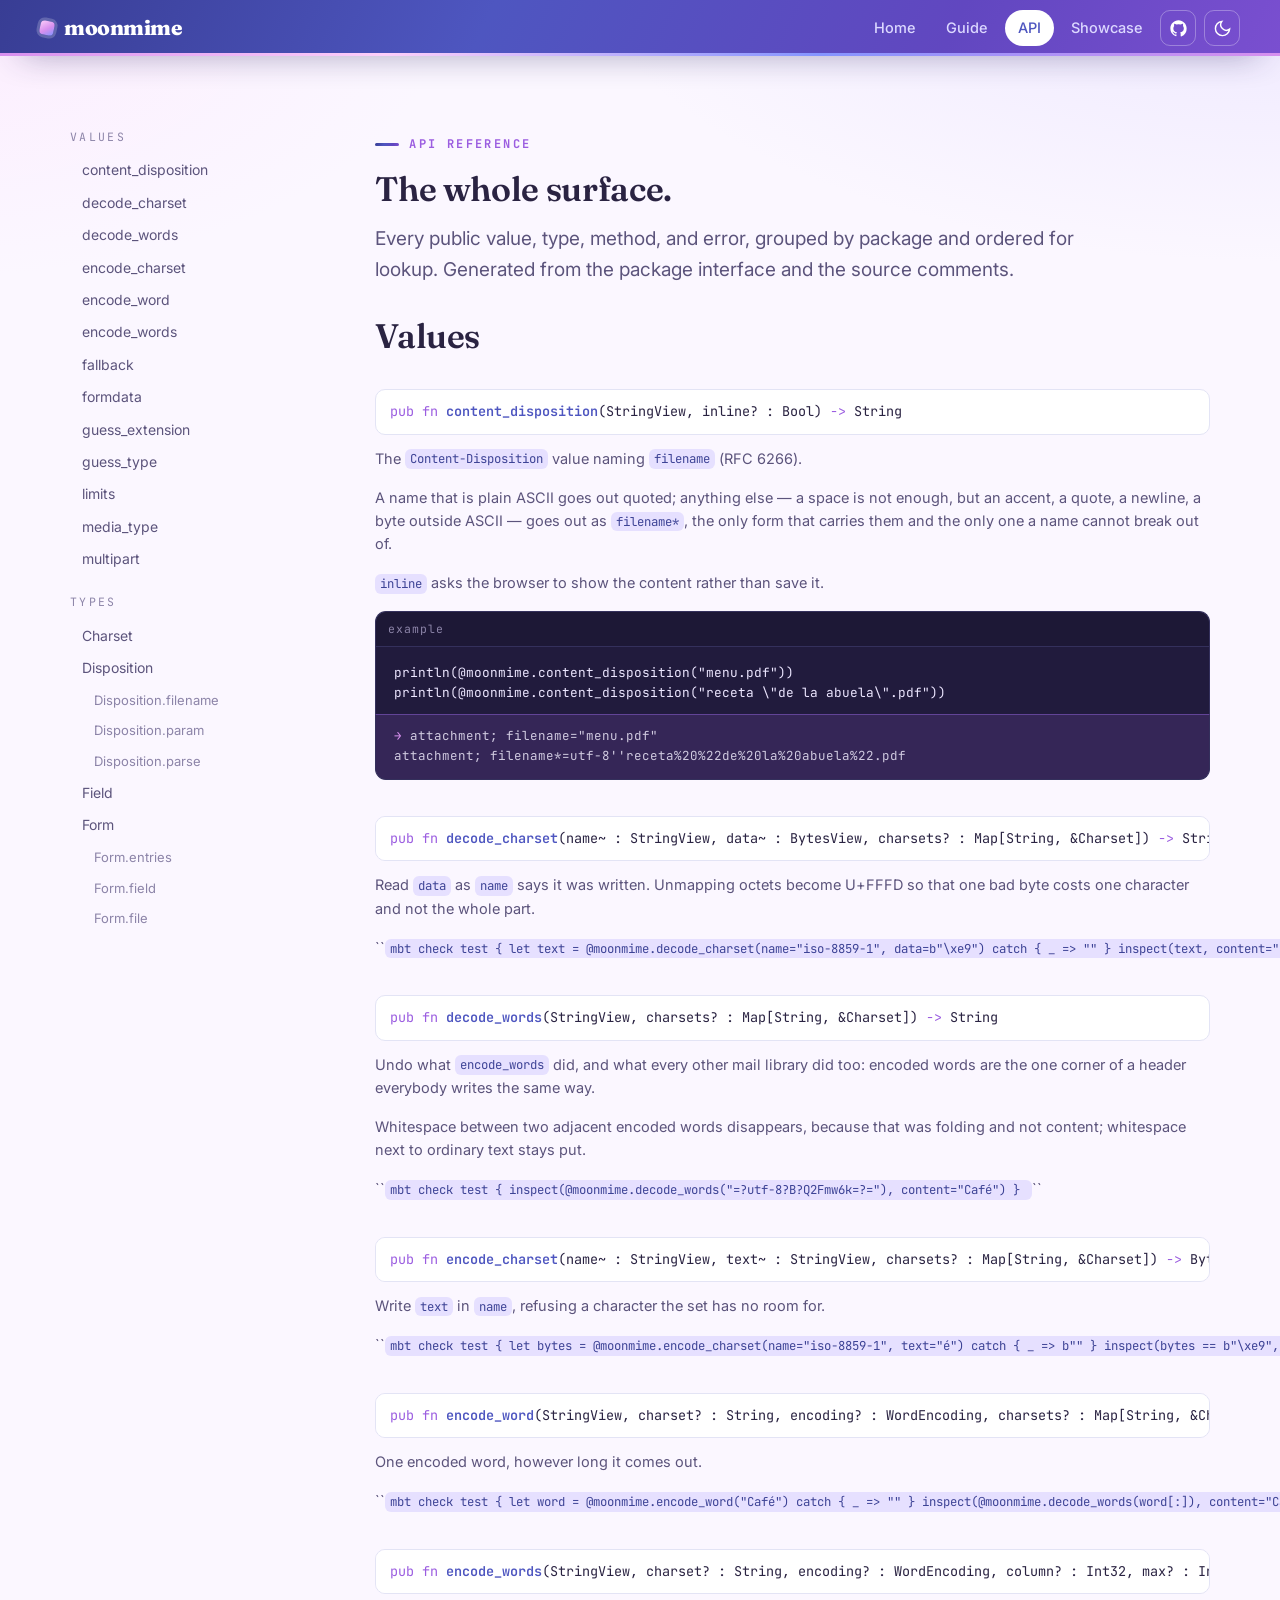
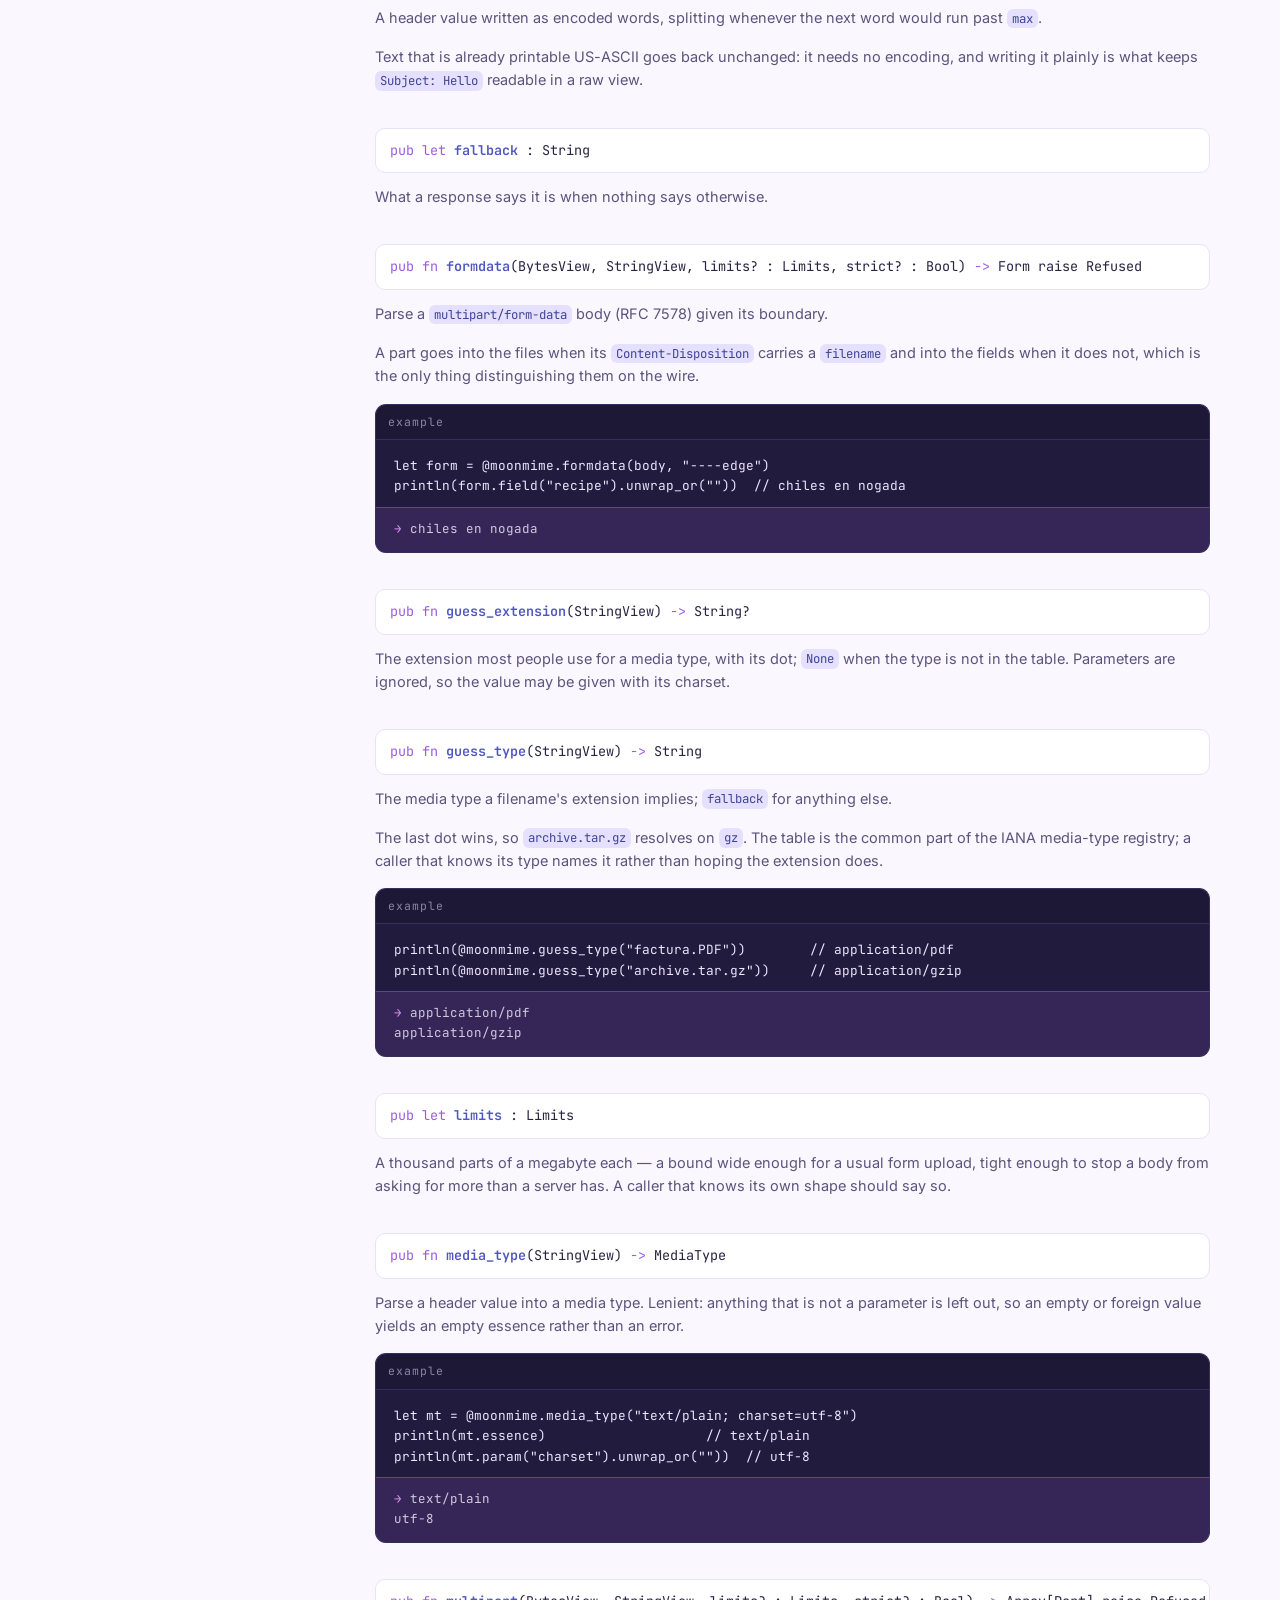
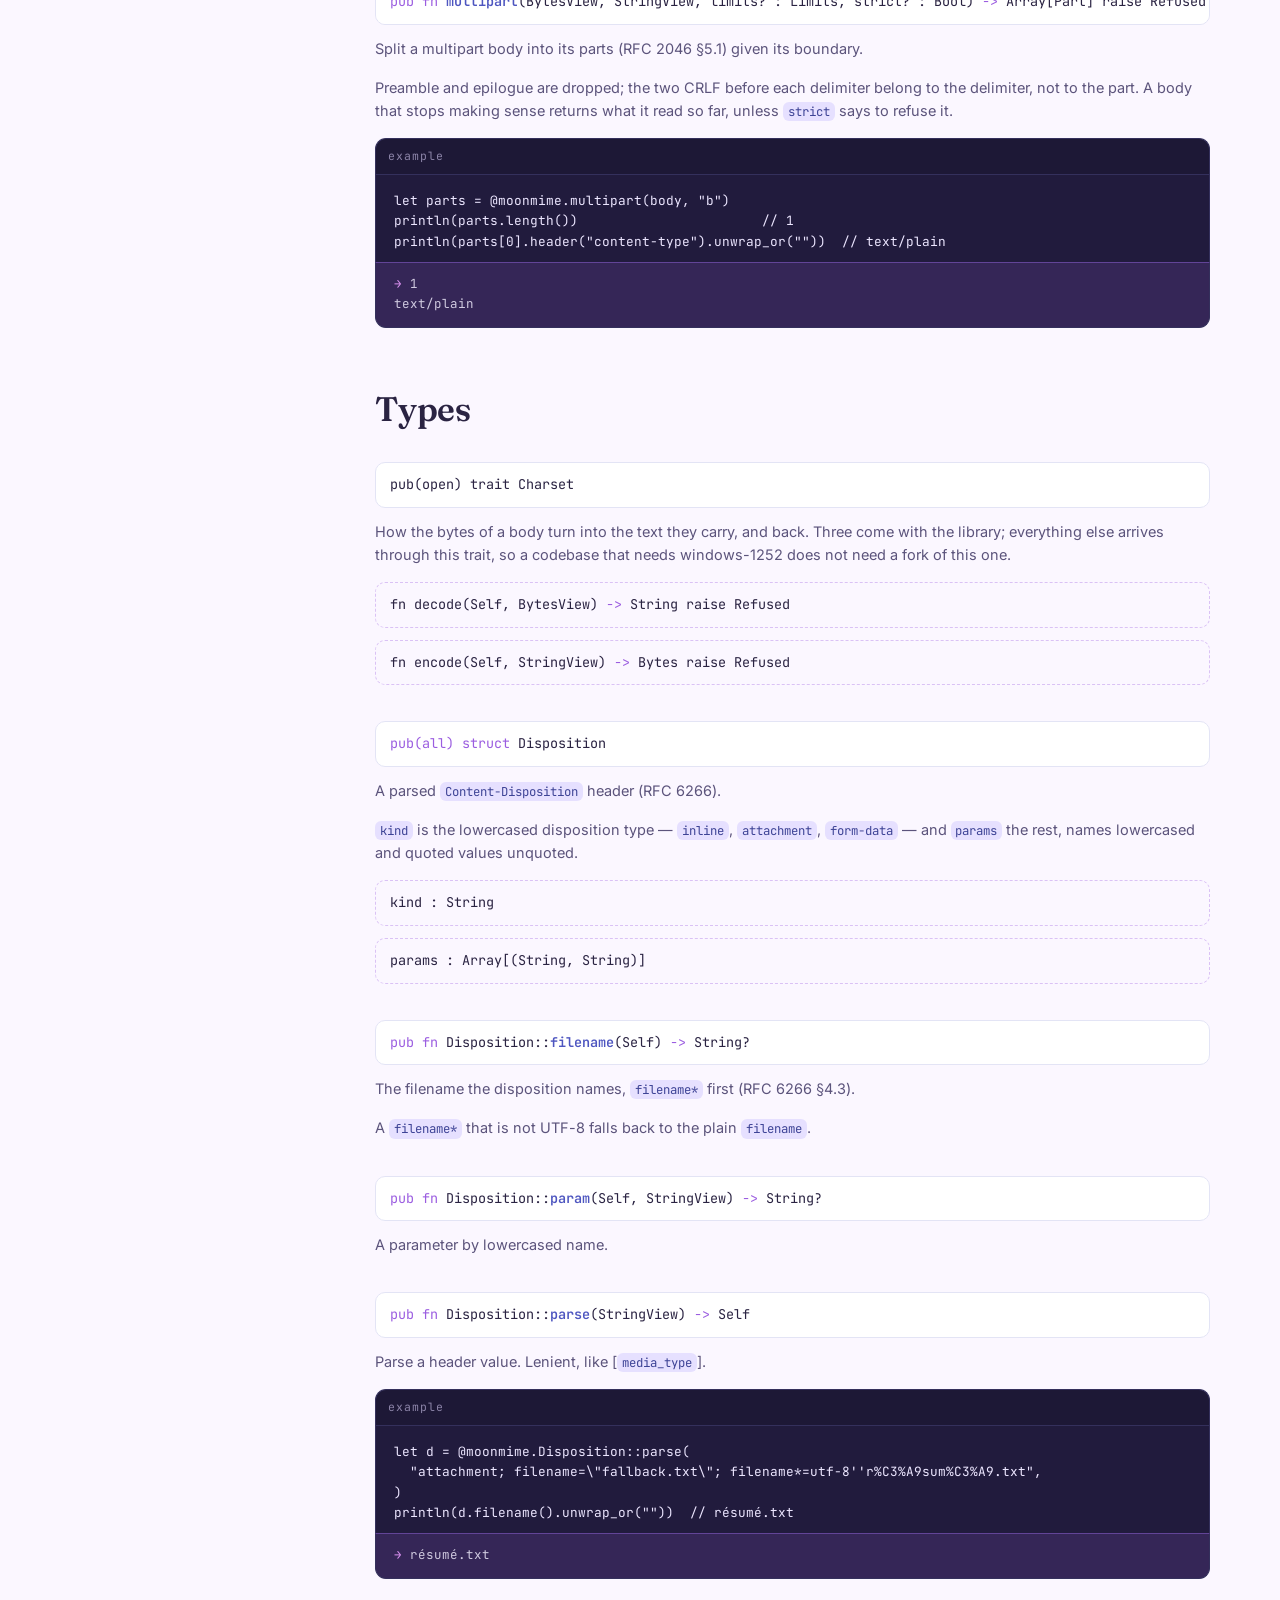
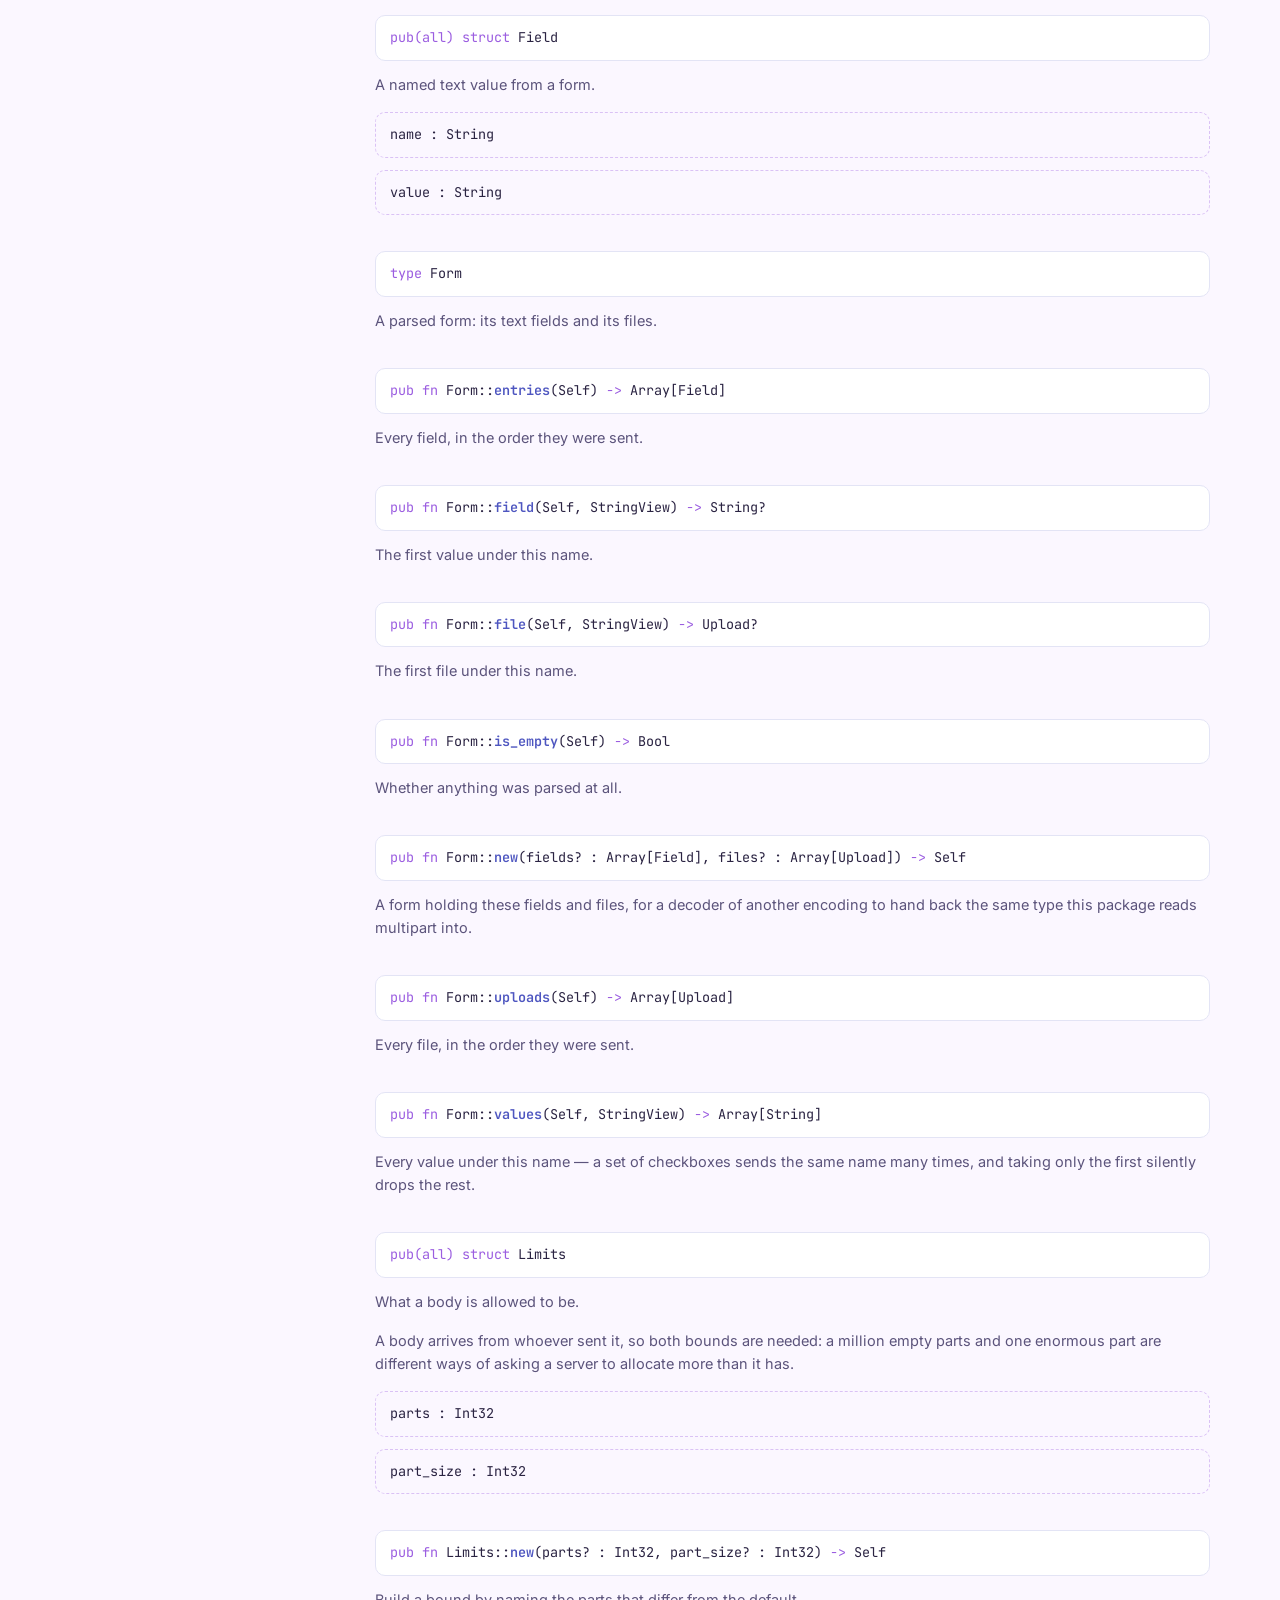
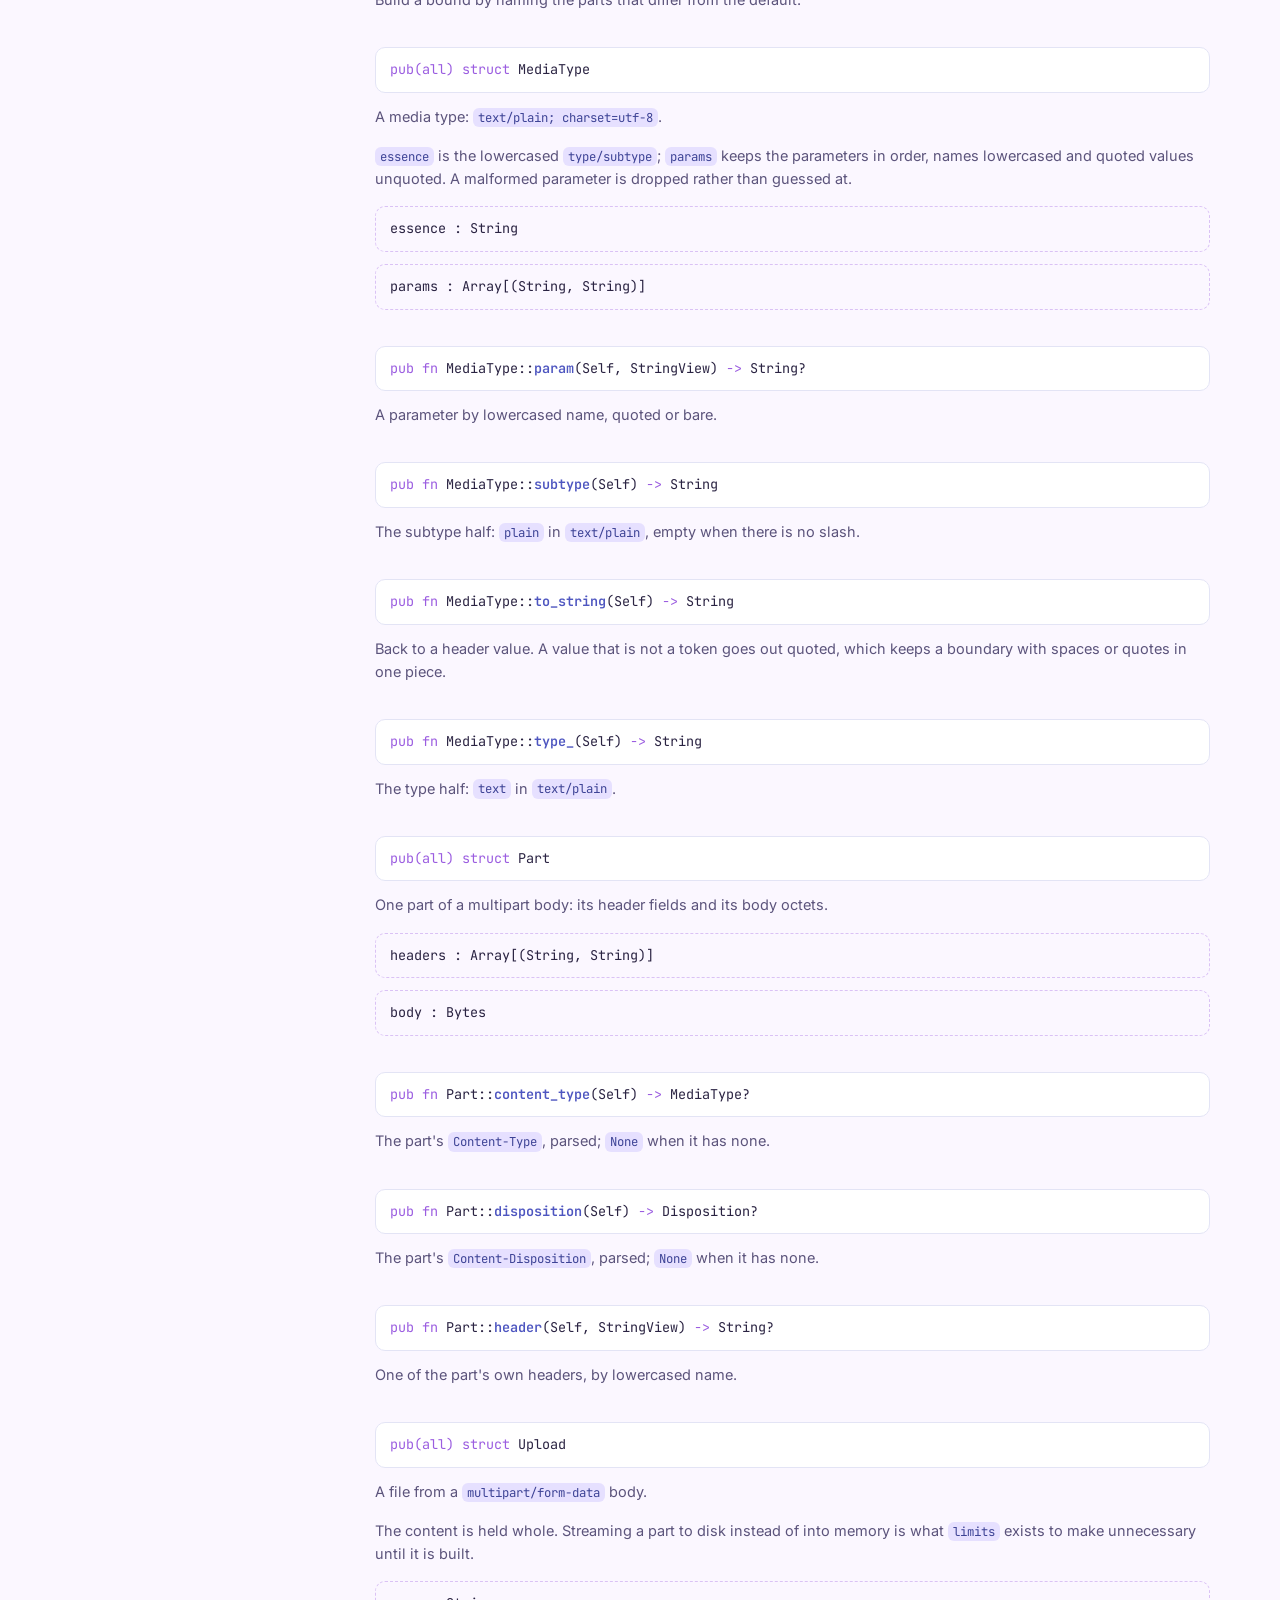
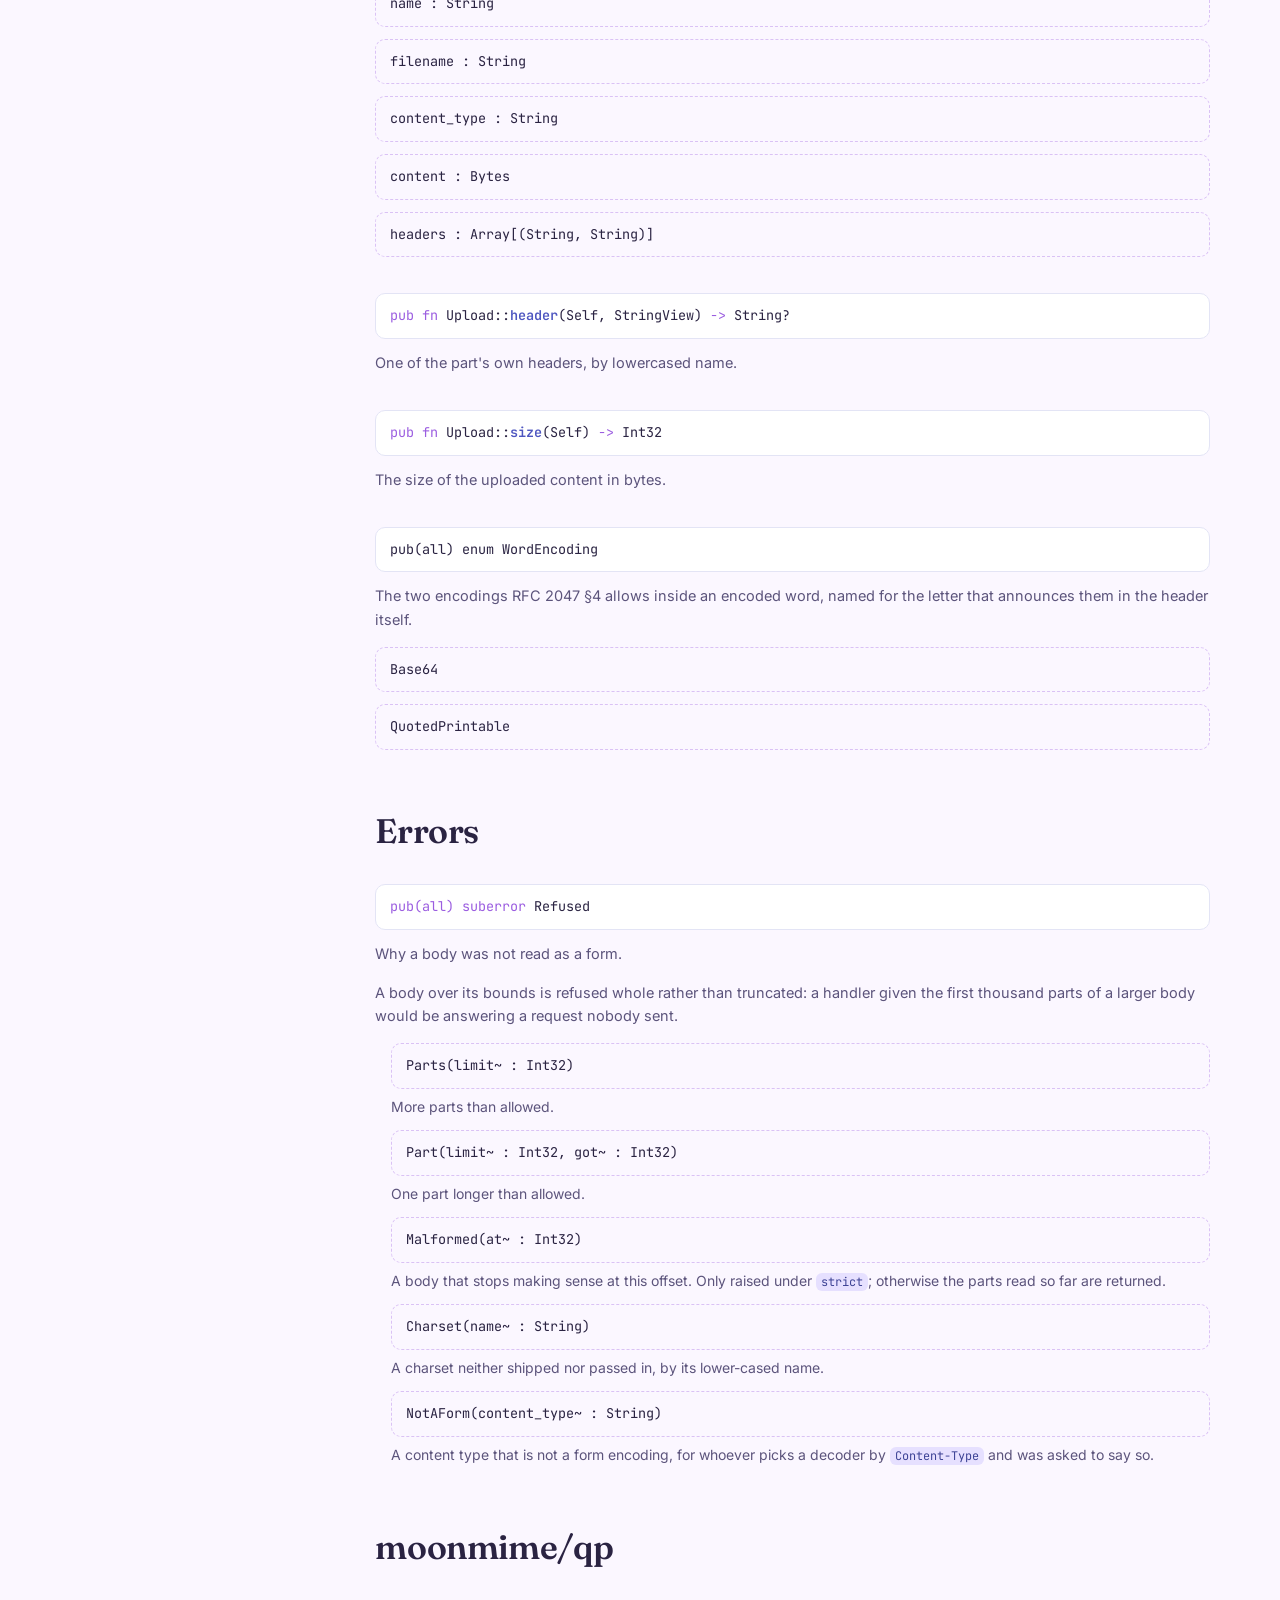
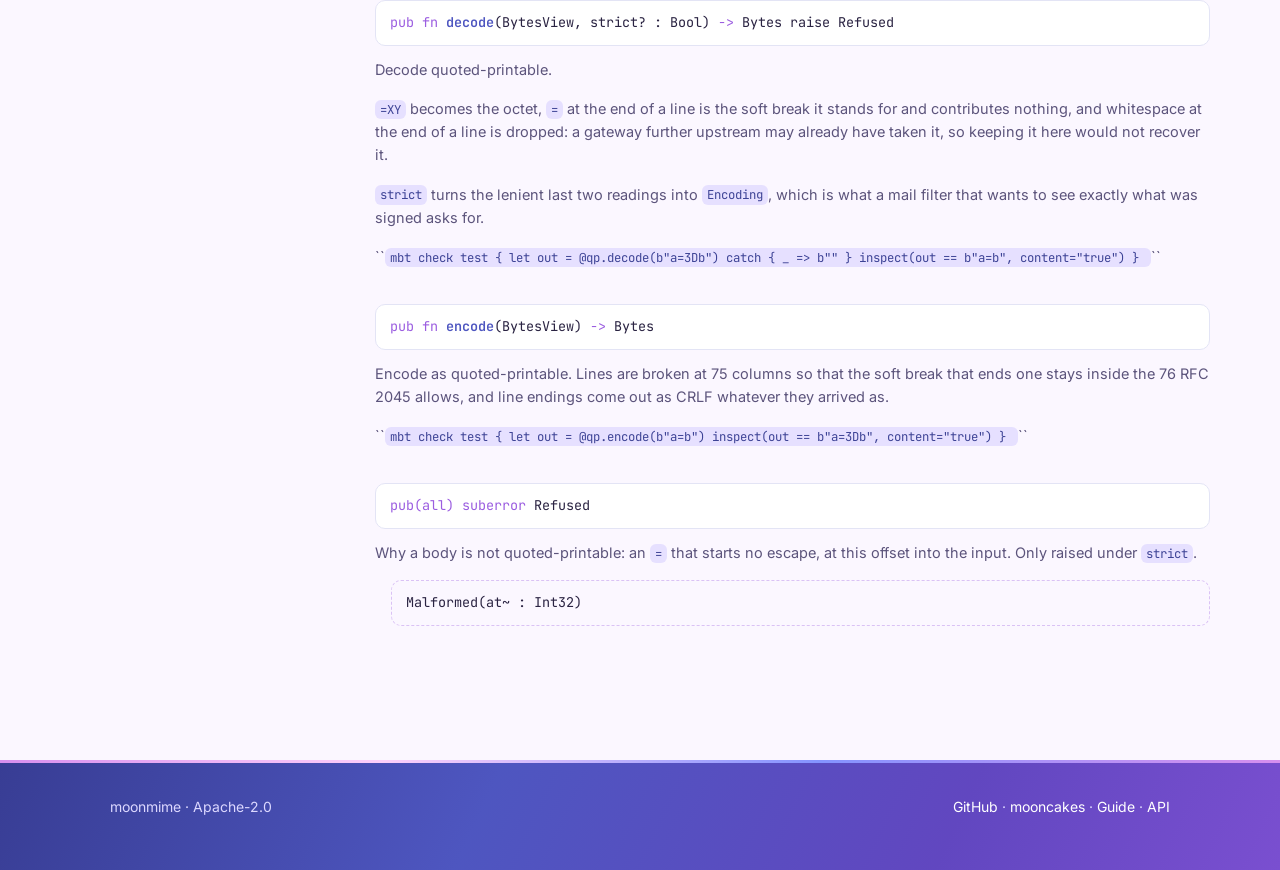
==== commit 94babb0f: "feat(moonmime): quoted-printable as moonmime/qp, RFC 2047 encoded words, and charsets passed in rath" ====
--- a/docs/api.html
+++ b/docs/api.html
@@ -39,6 +39,11 @@
     <aside class="toc">
 <div class="toc__h">Values</div>
 <a href="#v-content_disposition">content_disposition</a>
+<a href="#v-decode_charset">decode_charset</a>
+<a href="#v-decode_words">decode_words</a>
+<a href="#v-encode_charset">encode_charset</a>
+<a href="#v-encode_word">encode_word</a>
+<a href="#v-encode_words">encode_words</a>
 <a href="#v-fallback">fallback</a>
 <a href="#v-formdata">formdata</a>
 <a href="#v-guess_extension">guess_extension</a>
@@ -47,6 +52,7 @@
 <a href="#v-media_type">media_type</a>
 <a href="#v-multipart">multipart</a>
 <div class="toc__h">Types</div>
+<a href="#t-Charset">Charset</a>
 <a href="#t-Disposition">Disposition</a>
 <a href="#m-Disposition-filename" class="toc-sub">Disposition.filename</a>
 <a href="#m-Disposition-param" class="toc-sub">Disposition.param</a>
@@ -74,8 +80,13 @@
 <a href="#t-Upload">Upload</a>
 <a href="#m-Upload-header" class="toc-sub">Upload.header</a>
 <a href="#m-Upload-size" class="toc-sub">Upload.size</a>
+<a href="#t-WordEncoding">WordEncoding</a>
 <div class="toc__h">Errors</div>
 <a href="#t-Refused">Refused</a>
+<div class="toc__h">moonmime/qp</div>
+<a href="#qp-v-decode">qp.decode</a>
+<a href="#qp-v-encode">qp.encode</a>
+<a href="#qp-t-Refused">qp.Refused</a>
     </aside>
     <div class="content">
       <span class="eyebrow">API reference</span>
@@ -87,6 +98,17 @@
 <p class="api-desc"><code>inline</code> asks the browser to show the content rather than save it.</p><div class="codeblock"><div class="codeblock__bar"><span>example</span></div><pre><code>println(@moonmime.content_disposition(&quot;menu.pdf&quot;))
 println(@moonmime.content_disposition(&quot;receta \&quot;de la abuela\&quot;.pdf&quot;))</code></pre><div class="out">attachment; filename=&quot;menu.pdf&quot;
 attachment; filename*=utf-8&#x27;&#x27;receta%20%22de%20la%20abuela%22.pdf</div></div></div>
+<div class="api-item" id="v-decode_charset"><div class="api-sig"><span class="kw">pub fn</span> <span class="fn">decode_charset</span>(name~ : StringView, data~ : BytesView, charsets? : Map[String, &amp;Charset]) <span class="kw">-&gt;</span> String raise Refused</div><p class="api-desc">Read <code>data</code> as <code>name</code> says it was written. Unmapping octets become U+FFFD so that one bad byte costs one character and not the whole part.</p>
+<p class="api-desc">``<code>mbt check test { let text = @moonmime.decode_charset(name=&quot;iso-8859-1&quot;, data=b&quot;\xe9&quot;) catch { _ =&gt; &quot;&quot; } inspect(text, content=&quot;é&quot;) } </code>``</p></div>
+<div class="api-item" id="v-decode_words"><div class="api-sig"><span class="kw">pub fn</span> <span class="fn">decode_words</span>(StringView, charsets? : Map[String, &amp;Charset]) <span class="kw">-&gt;</span> String</div><p class="api-desc">Undo what <code>encode_words</code> did, and what every other mail library did too: encoded words are the one corner of a header everybody writes the same way.</p>
+<p class="api-desc">Whitespace between two adjacent encoded words disappears, because that was folding and not content; whitespace next to ordinary text stays put.</p>
+<p class="api-desc">``<code>mbt check test { inspect(@moonmime.decode_words(&quot;=?utf-8?B?Q2Fmw6k=?=&quot;), content=&quot;Café&quot;) } </code>``</p></div>
+<div class="api-item" id="v-encode_charset"><div class="api-sig"><span class="kw">pub fn</span> <span class="fn">encode_charset</span>(name~ : StringView, text~ : StringView, charsets? : Map[String, &amp;Charset]) <span class="kw">-&gt;</span> Bytes raise Refused</div><p class="api-desc">Write <code>text</code> in <code>name</code>, refusing a character the set has no room for.</p>
+<p class="api-desc">``<code>mbt check test { let bytes = @moonmime.encode_charset(name=&quot;iso-8859-1&quot;, text=&quot;é&quot;) catch { _ =&gt; b&quot;&quot; } inspect(bytes == b&quot;\xe9&quot;, content=&quot;true&quot;) } </code>``</p></div>
+<div class="api-item" id="v-encode_word"><div class="api-sig"><span class="kw">pub fn</span> <span class="fn">encode_word</span>(StringView, charset? : String, encoding? : WordEncoding, charsets? : Map[String, &amp;Charset]) <span class="kw">-&gt;</span> String raise Refused</div><p class="api-desc">One encoded word, however long it comes out.</p>
+<p class="api-desc">``<code>mbt check test { let word = @moonmime.encode_word(&quot;Café&quot;) catch { _ =&gt; &quot;&quot; } inspect(@moonmime.decode_words(word[:]), content=&quot;Café&quot;) } </code>``</p></div>
+<div class="api-item" id="v-encode_words"><div class="api-sig"><span class="kw">pub fn</span> <span class="fn">encode_words</span>(StringView, charset? : String, encoding? : WordEncoding, column? : Int32, max? : Int32, charsets? : Map[String, &amp;Charset]) <span class="kw">-&gt;</span> String raise Refused</div><p class="api-desc">A header value written as encoded words, splitting whenever the next word would run past <code>max</code>.</p>
+<p class="api-desc">Text that is already printable US-ASCII goes back unchanged: it needs no encoding, and writing it plainly is what keeps <code>Subject: Hello</code> readable in a raw view.</p></div>
 <div class="api-item" id="v-fallback"><div class="api-sig"><span class="kw">pub let</span> <span class="fn">fallback</span> : String</div><p class="api-desc">What a response says it is when nothing says otherwise.</p></div>
 <div class="api-item" id="v-formdata"><div class="api-sig"><span class="kw">pub fn</span> <span class="fn">formdata</span>(BytesView, StringView, limits? : Limits, strict? : Bool) <span class="kw">-&gt;</span> Form raise Refused</div><p class="api-desc">Parse a <code>multipart/form-data</code> body (RFC 7578) given its boundary.</p>
 <p class="api-desc">A part goes into the files when its <code>Content-Disposition</code> carries a <code>filename</code> and into the fields when it does not, which is the only thing distinguishing them on the wire.</p><div class="codeblock"><div class="codeblock__bar"><span>example</span></div><pre><code>let form = @moonmime.formdata(body, &quot;----edge&quot;)
@@ -108,6 +130,7 @@
 text/plain</div></div></div>
 </div>
 <div class="api-group"><h2 id="types">Types</h2>
+<div class="api-item" id="t-Charset"><div class="api-sig">pub(open) trait Charset</div><p class="api-desc">How the bytes of a body turn into the text they carry, and back. Three come with the library; everything else arrives through this trait, so a codebase that needs windows-1252 does not need a fork of this one.</p><div class="api-sub"><div class="api-sig api-sig--variant">fn decode(Self, BytesView) <span class="kw">-&gt;</span> String raise Refused</div><div class="api-sig api-sig--variant">fn encode(Self, StringView) <span class="kw">-&gt;</span> Bytes raise Refused</div></div></div>
 <div class="api-item" id="t-Disposition"><div class="api-sig"><span class="kw">pub(all) struct</span> Disposition</div><p class="api-desc">A parsed <code>Content-Disposition</code> header (RFC 6266).</p>
 <p class="api-desc"><code>kind</code> is the lowercased disposition type — <code>inline</code>, <code>attachment</code>, <code>form-data</code> — and <code>params</code> the rest, names lowercased and quoted values unquoted.</p><div class="api-sub"><div class="api-sig api-sig--variant">kind : String</div><div class="api-sig api-sig--variant">params : Array[(String, String)]</div></div></div>
 <div class="api-item" id="m-Disposition-filename"><div class="api-sig"><span class="kw">pub fn</span> Disposition::<span class="fn">filename</span>(Self) <span class="kw">-&gt;</span> String?</div><p class="api-desc">The filename the disposition names, <code>filename*</code> first (RFC 6266 §4.3).</p>
@@ -118,7 +141,7 @@
 )
 println(d.filename().unwrap_or(&quot;&quot;))  // résumé.txt</code></pre><div class="out">résumé.txt</div></div></div>
 <div class="api-item" id="t-Field"><div class="api-sig"><span class="kw">pub(all) struct</span> Field</div><p class="api-desc">A named text value from a form.</p><div class="api-sub"><div class="api-sig api-sig--variant">name : String</div><div class="api-sig api-sig--variant">value : String</div></div></div>
-<div class="api-item" id="t-Form"><div class="api-sig"><span class="kw">type</span> Form</div></div>
+<div class="api-item" id="t-Form"><div class="api-sig"><span class="kw">type</span> Form</div><p class="api-desc">A parsed form: its text fields and its files.</p></div>
 <div class="api-item" id="m-Form-entries"><div class="api-sig"><span class="kw">pub fn</span> Form::<span class="fn">entries</span>(Self) <span class="kw">-&gt;</span> Array[Field]</div><p class="api-desc">Every field, in the order they were sent.</p></div>
 <div class="api-item" id="m-Form-field"><div class="api-sig"><span class="kw">pub fn</span> Form::<span class="fn">field</span>(Self, StringView) <span class="kw">-&gt;</span> String?</div><p class="api-desc">The first value under this name.</p></div>
 <div class="api-item" id="m-Form-file"><div class="api-sig"><span class="kw">pub fn</span> Form::<span class="fn">file</span>(Self, StringView) <span class="kw">-&gt;</span> Upload?</div><p class="api-desc">The first file under this name.</p></div>
@@ -143,10 +166,20 @@
 <p class="api-desc">The content is held whole. Streaming a part to disk instead of into memory is what <code>limits</code> exists to make unnecessary until it is built.</p><div class="api-sub"><div class="api-sig api-sig--variant">name : String</div><div class="api-sig api-sig--variant">filename : String</div><div class="api-sig api-sig--variant">content_type : String</div><div class="api-sig api-sig--variant">content : Bytes</div><div class="api-sig api-sig--variant">headers : Array[(String, String)]</div></div></div>
 <div class="api-item" id="m-Upload-header"><div class="api-sig"><span class="kw">pub fn</span> Upload::<span class="fn">header</span>(Self, StringView) <span class="kw">-&gt;</span> String?</div><p class="api-desc">One of the part&#x27;s own headers, by lowercased name.</p></div>
 <div class="api-item" id="m-Upload-size"><div class="api-sig"><span class="kw">pub fn</span> Upload::<span class="fn">size</span>(Self) <span class="kw">-&gt;</span> Int32</div><p class="api-desc">The size of the uploaded content in bytes.</p></div>
+<div class="api-item" id="t-WordEncoding"><div class="api-sig">pub(all) enum WordEncoding</div><p class="api-desc">The two encodings RFC 2047 §4 allows inside an encoded word, named for the letter that announces them in the header itself.</p><div class="api-sub"><div class="api-sig api-sig--variant">Base64</div><div class="api-sig api-sig--variant">QuotedPrintable</div></div></div>
 </div>
 <div class="api-group"><h2 id="errors">Errors</h2>
 <div class="api-item" id="t-Refused"><div class="api-sig"><span class="kw">pub(all) suberror</span> Refused</div><p class="api-desc">Why a body was not read as a form.</p>
-<p class="api-desc">A body over its bounds is refused whole rather than truncated: a handler given the first thousand parts of a larger body would be answering a request nobody sent.</p><div class="api-sub"><div class="api-var"><div class="api-sig api-sig--variant">Parts(limit~ : Int32)</div><div class="api-vdoc"><p class="api-desc">More parts than allowed.</p></div></div><div class="api-var"><div class="api-sig api-sig--variant">Part(limit~ : Int32, got~ : Int32)</div><div class="api-vdoc"><p class="api-desc">One part longer than allowed.</p></div></div><div class="api-var"><div class="api-sig api-sig--variant">Malformed(at~ : Int32)</div><div class="api-vdoc"><p class="api-desc">A body that stops making sense at this offset. Only raised under <code>strict</code>; otherwise the parts read so far are returned.</p></div></div><div class="api-var"><div class="api-sig api-sig--variant">NotAForm(content_type~ : String)</div><div class="api-vdoc"><p class="api-desc">A content type that is not a form encoding, for whoever picks a decoder by <code>Content-Type</code> and was asked to say so.</p></div></div></div></div>
+<p class="api-desc">A body over its bounds is refused whole rather than truncated: a handler given the first thousand parts of a larger body would be answering a request nobody sent.</p><div class="api-sub"><div class="api-var"><div class="api-sig api-sig--variant">Parts(limit~ : Int32)</div><div class="api-vdoc"><p class="api-desc">More parts than allowed.</p></div></div><div class="api-var"><div class="api-sig api-sig--variant">Part(limit~ : Int32, got~ : Int32)</div><div class="api-vdoc"><p class="api-desc">One part longer than allowed.</p></div></div><div class="api-var"><div class="api-sig api-sig--variant">Malformed(at~ : Int32)</div><div class="api-vdoc"><p class="api-desc">A body that stops making sense at this offset. Only raised under <code>strict</code>; otherwise the parts read so far are returned.</p></div></div><div class="api-var"><div class="api-sig api-sig--variant">Charset(name~ : String)</div><div class="api-vdoc"><p class="api-desc">A charset neither shipped nor passed in, by its lower-cased name.</p></div></div><div class="api-var"><div class="api-sig api-sig--variant">NotAForm(content_type~ : String)</div><div class="api-vdoc"><p class="api-desc">A content type that is not a form encoding, for whoever picks a decoder by <code>Content-Type</code> and was asked to say so.</p></div></div></div></div>
+</div>
+<div class="api-group"><h2 id="qp">moonmime/qp</h2>
+<div class="api-item" id="qp-v-decode"><div class="api-sig"><span class="kw">pub fn</span> <span class="fn">decode</span>(BytesView, strict? : Bool) <span class="kw">-&gt;</span> Bytes raise Refused</div><p class="api-desc">Decode quoted-printable.</p>
+<p class="api-desc"><code>=XY</code> becomes the octet, <code>=</code> at the end of a line is the soft break it stands for and contributes nothing, and whitespace at the end of a line is dropped: a gateway further upstream may already have taken it, so keeping it here would not recover it.</p>
+<p class="api-desc"><code>strict</code> turns the lenient last two readings into <code>Encoding</code>, which is what a mail filter that wants to see exactly what was signed asks for.</p>
+<p class="api-desc">``<code>mbt check test { let out = @qp.decode(b&quot;a=3Db&quot;) catch { _ =&gt; b&quot;&quot; } inspect(out == b&quot;a=b&quot;, content=&quot;true&quot;) } </code>``</p></div>
+<div class="api-item" id="qp-v-encode"><div class="api-sig"><span class="kw">pub fn</span> <span class="fn">encode</span>(BytesView) <span class="kw">-&gt;</span> Bytes</div><p class="api-desc">Encode as quoted-printable. Lines are broken at 75 columns so that the soft break that ends one stays inside the 76 RFC 2045 allows, and line endings come out as CRLF whatever they arrived as.</p>
+<p class="api-desc">``<code>mbt check test { let out = @qp.encode(b&quot;a=b&quot;) inspect(out == b&quot;a=3Db&quot;, content=&quot;true&quot;) } </code>``</p></div>
+<div class="api-item" id="qp-t-Refused"><div class="api-sig"><span class="kw">pub(all) suberror</span> Refused</div><p class="api-desc">Why a body is not quoted-printable: an <code>=</code> that starts no escape, at this offset into the input. Only raised under <code>strict</code>.</p><div class="api-sub"><div class="api-var"><div class="api-sig api-sig--variant">Malformed(at~ : Int32)</div></div></div></div>
 </div>
     </div>
   </div>
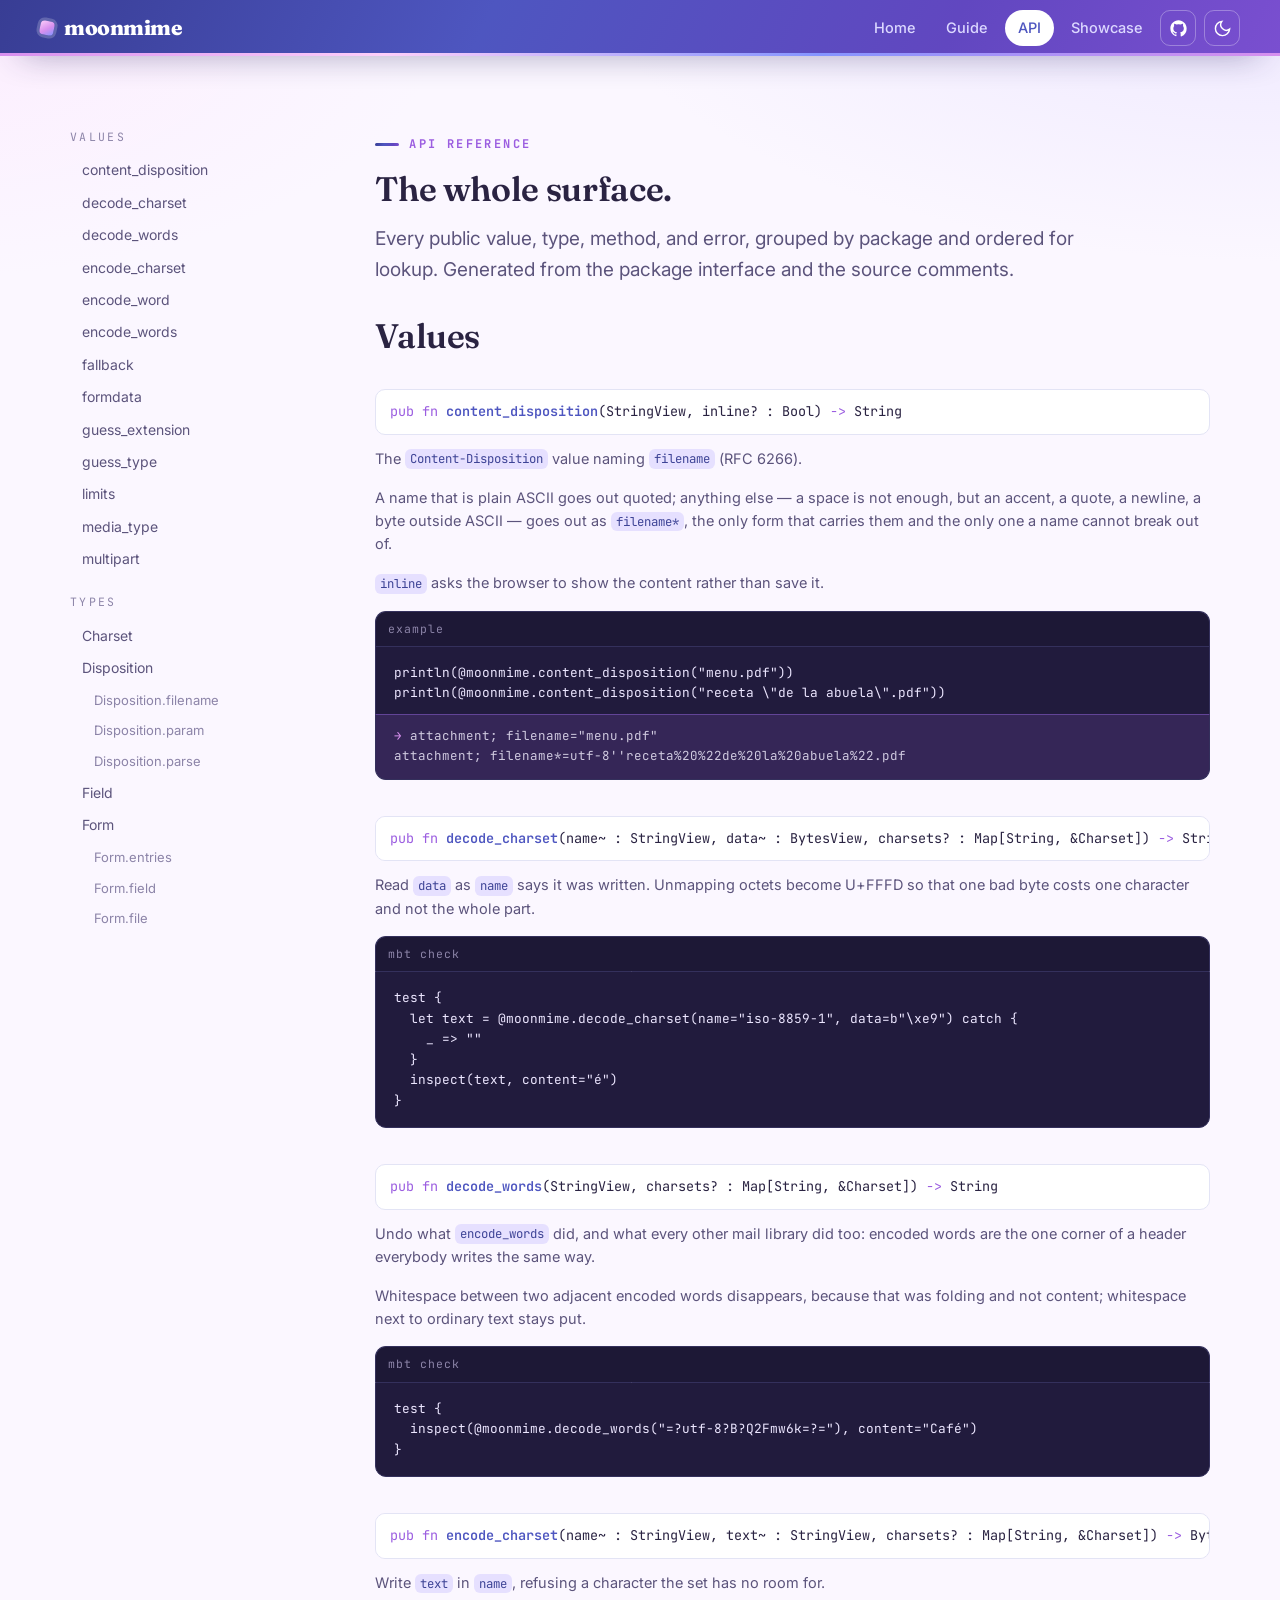
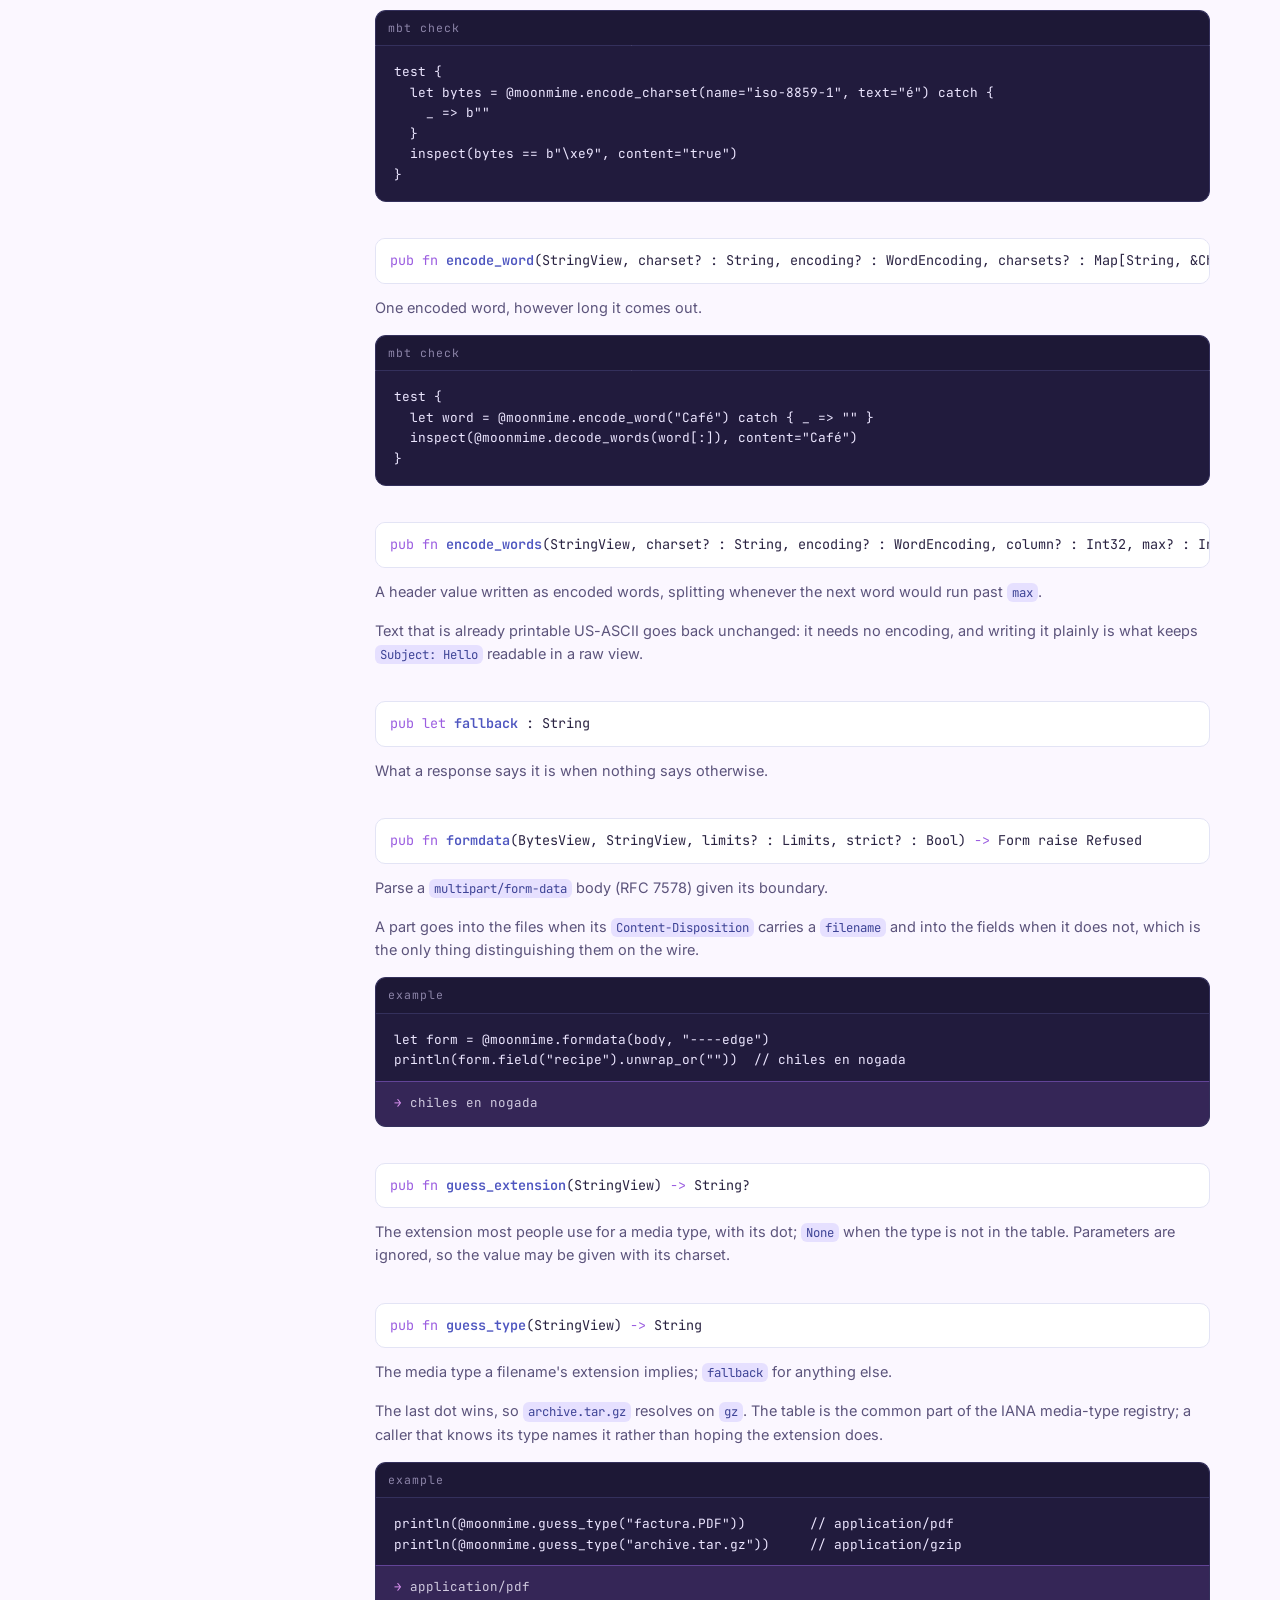
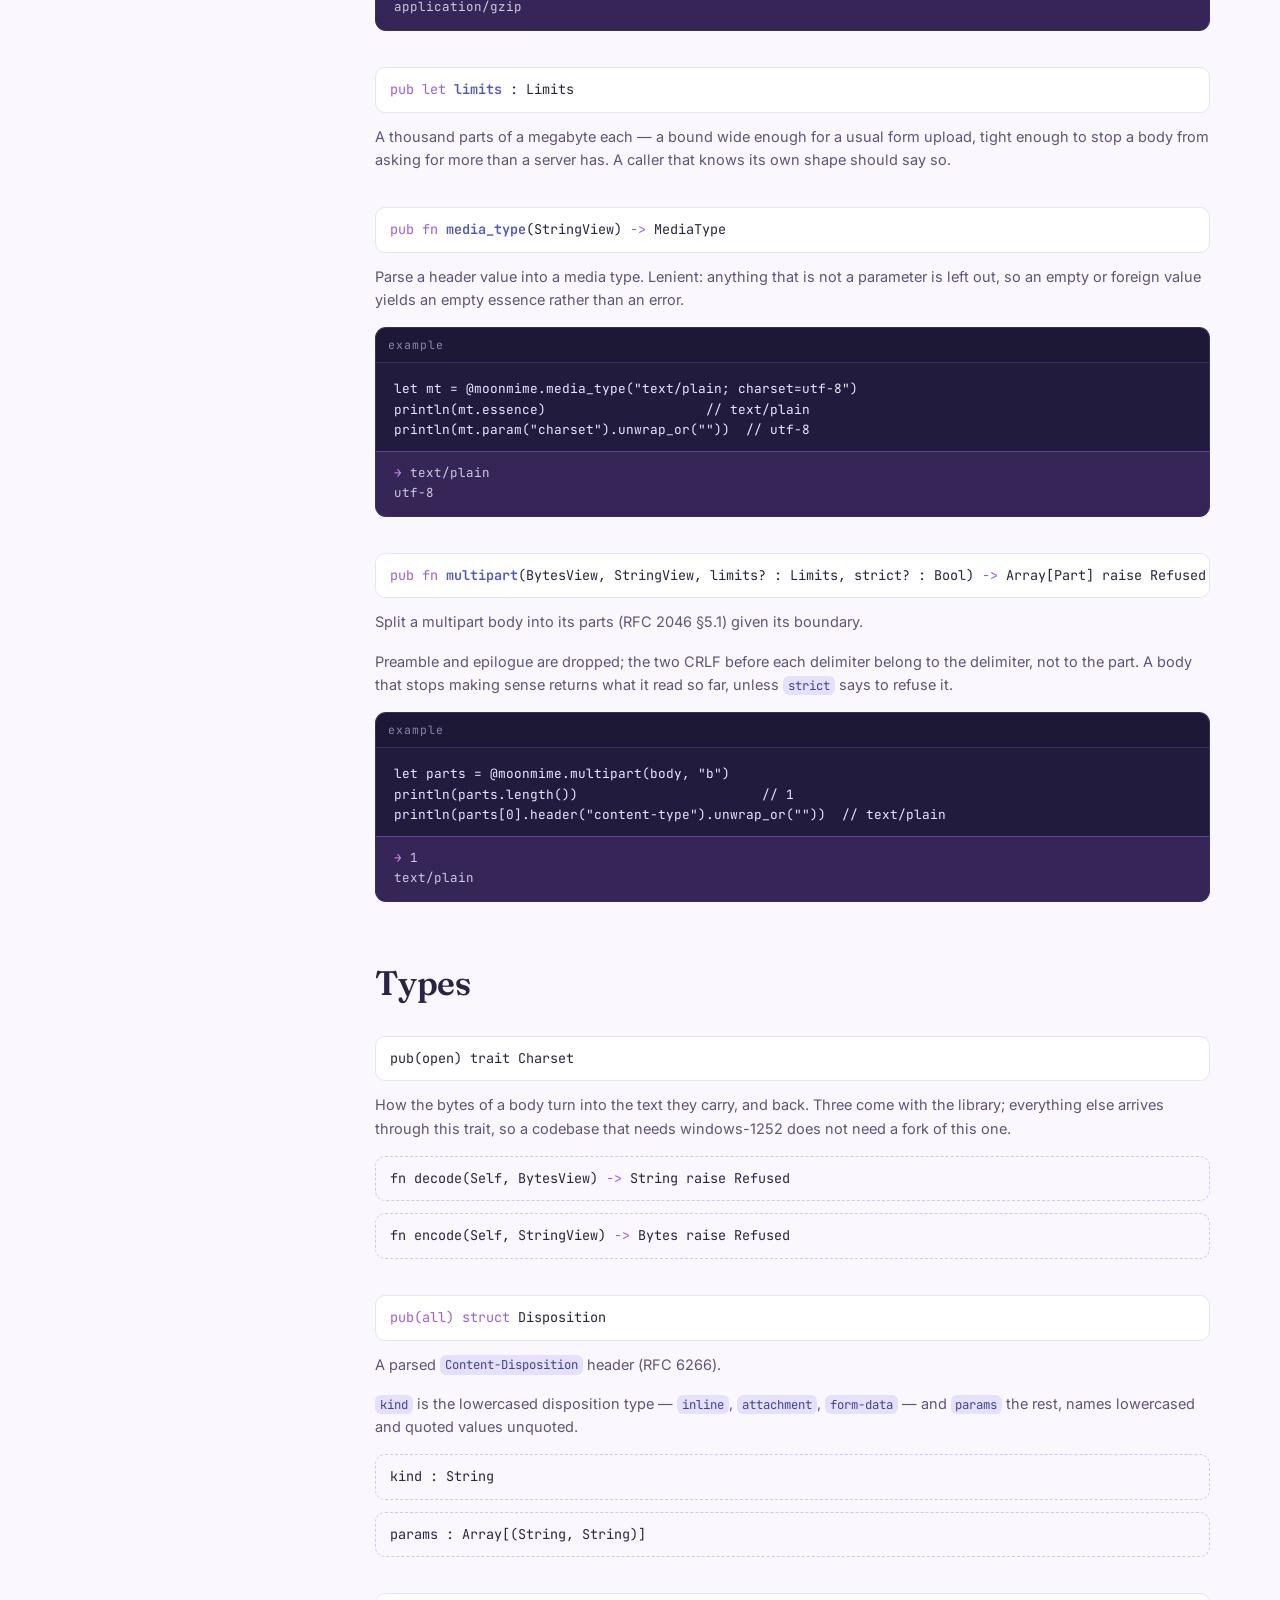
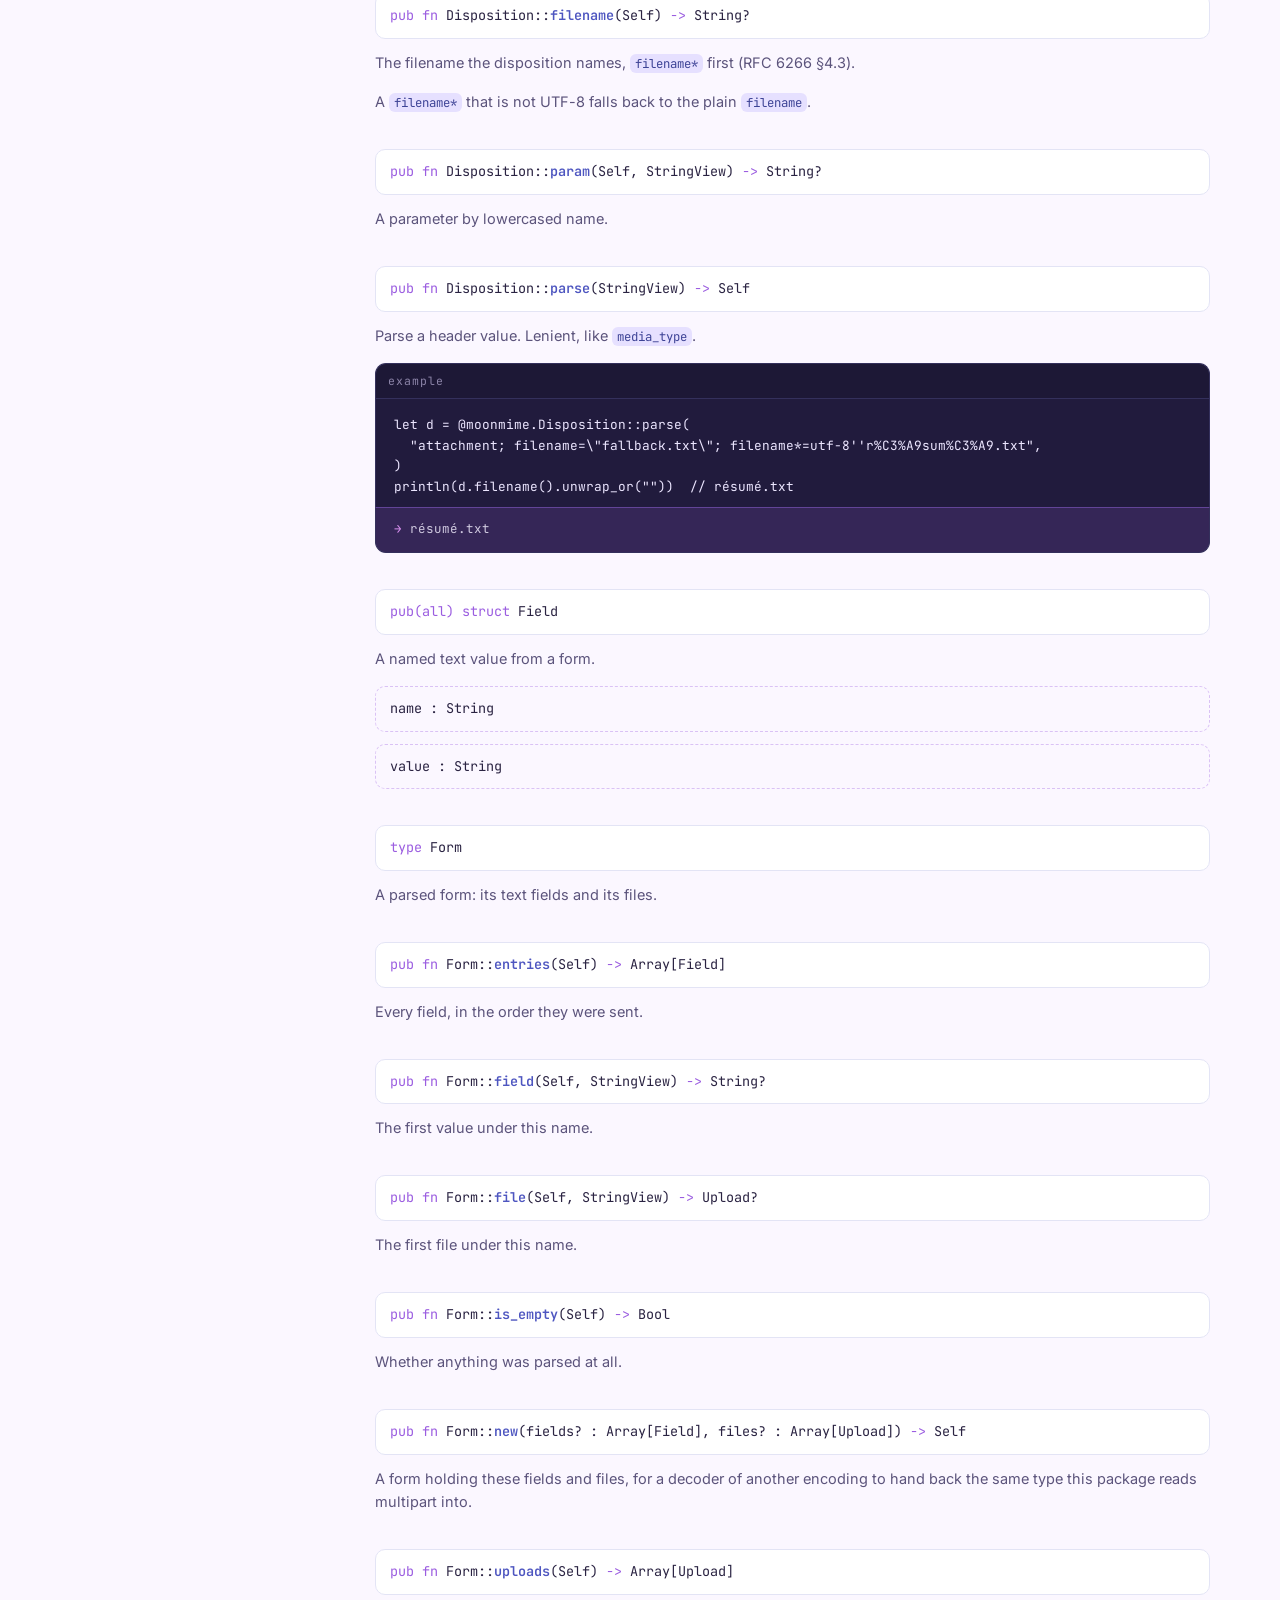
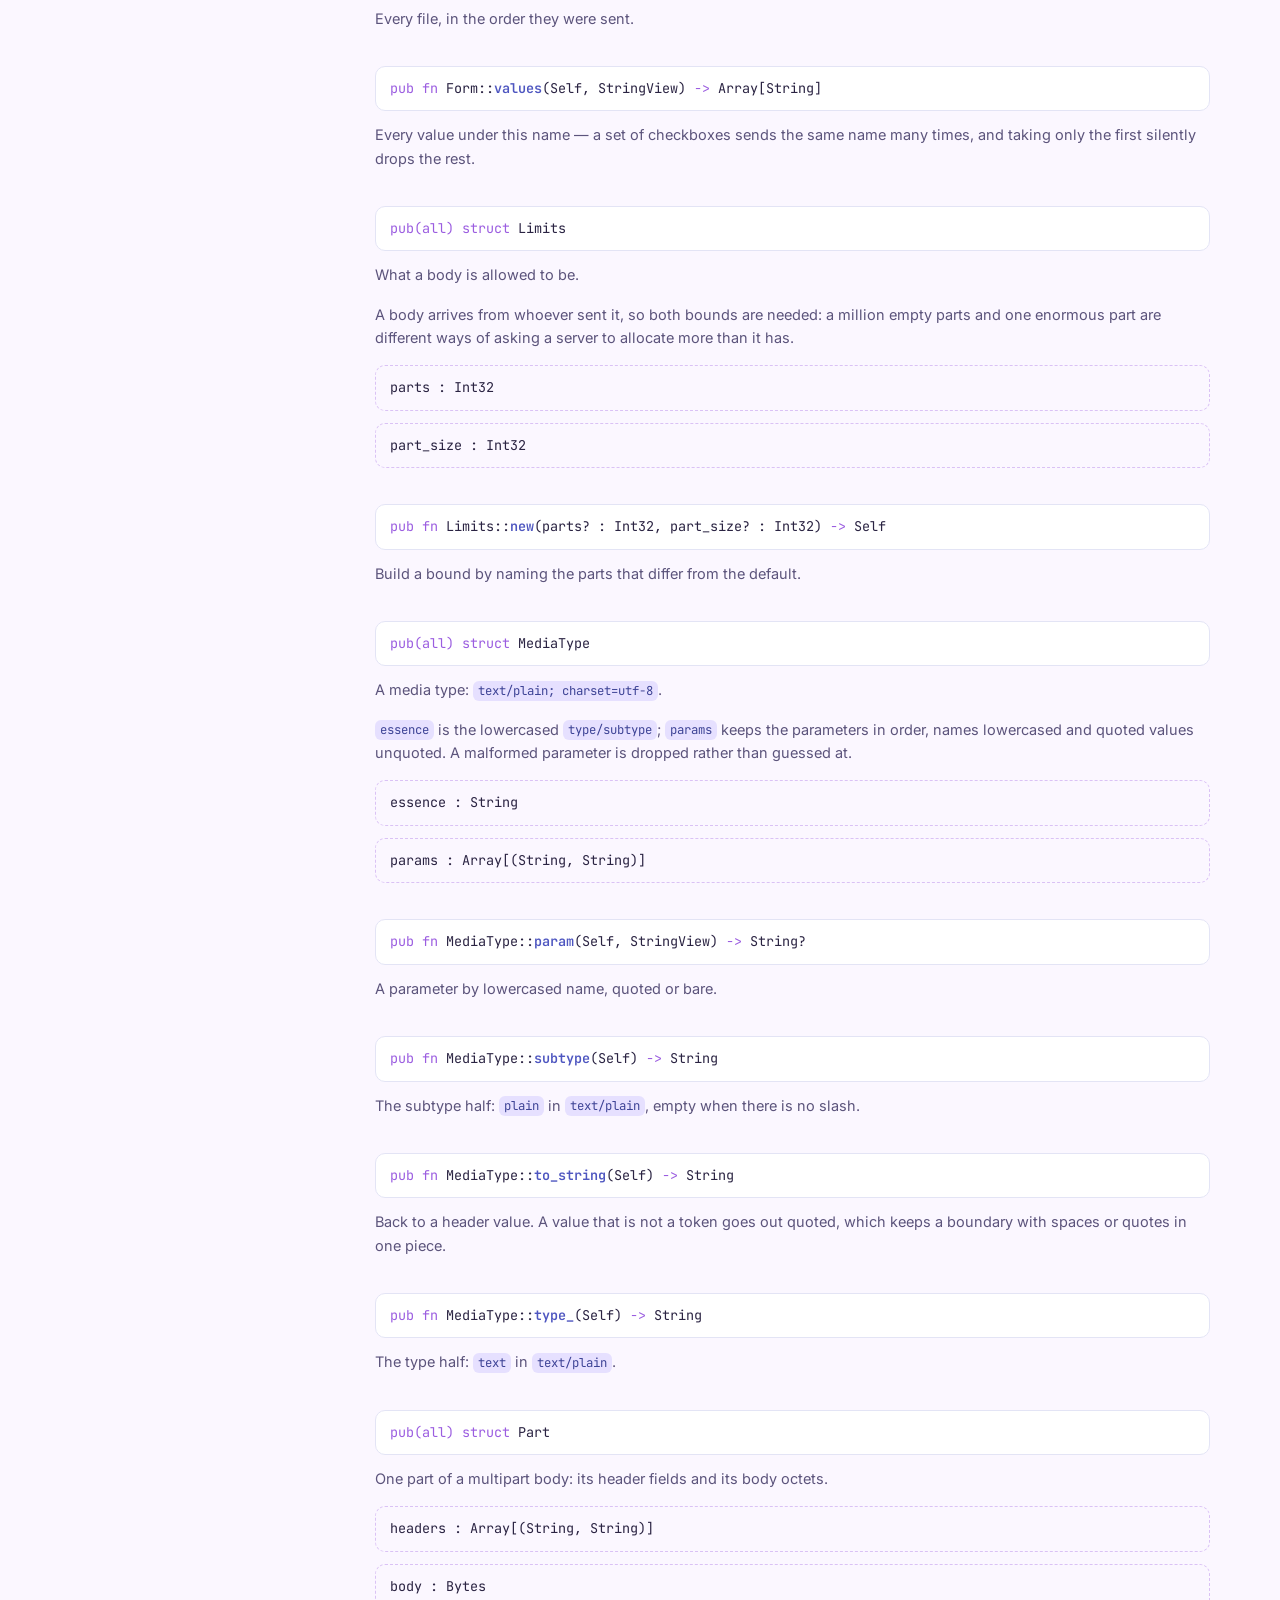
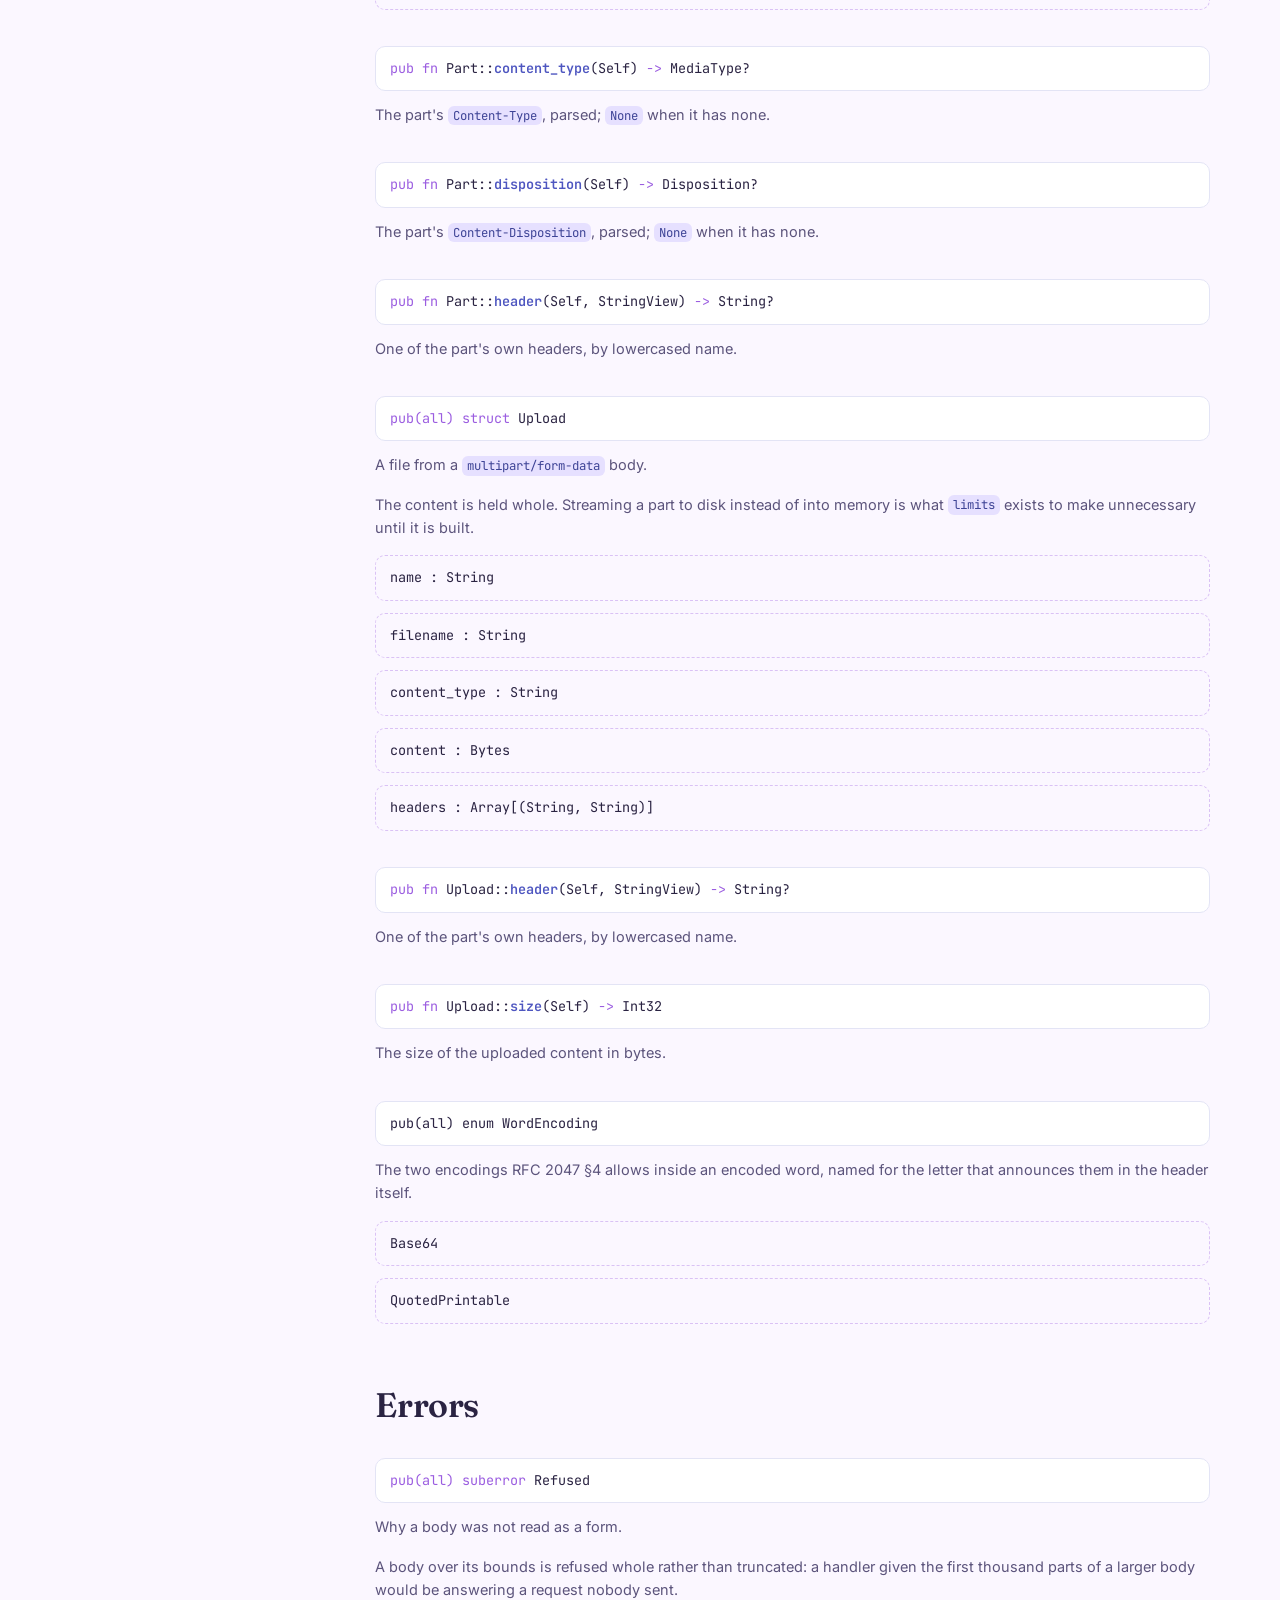
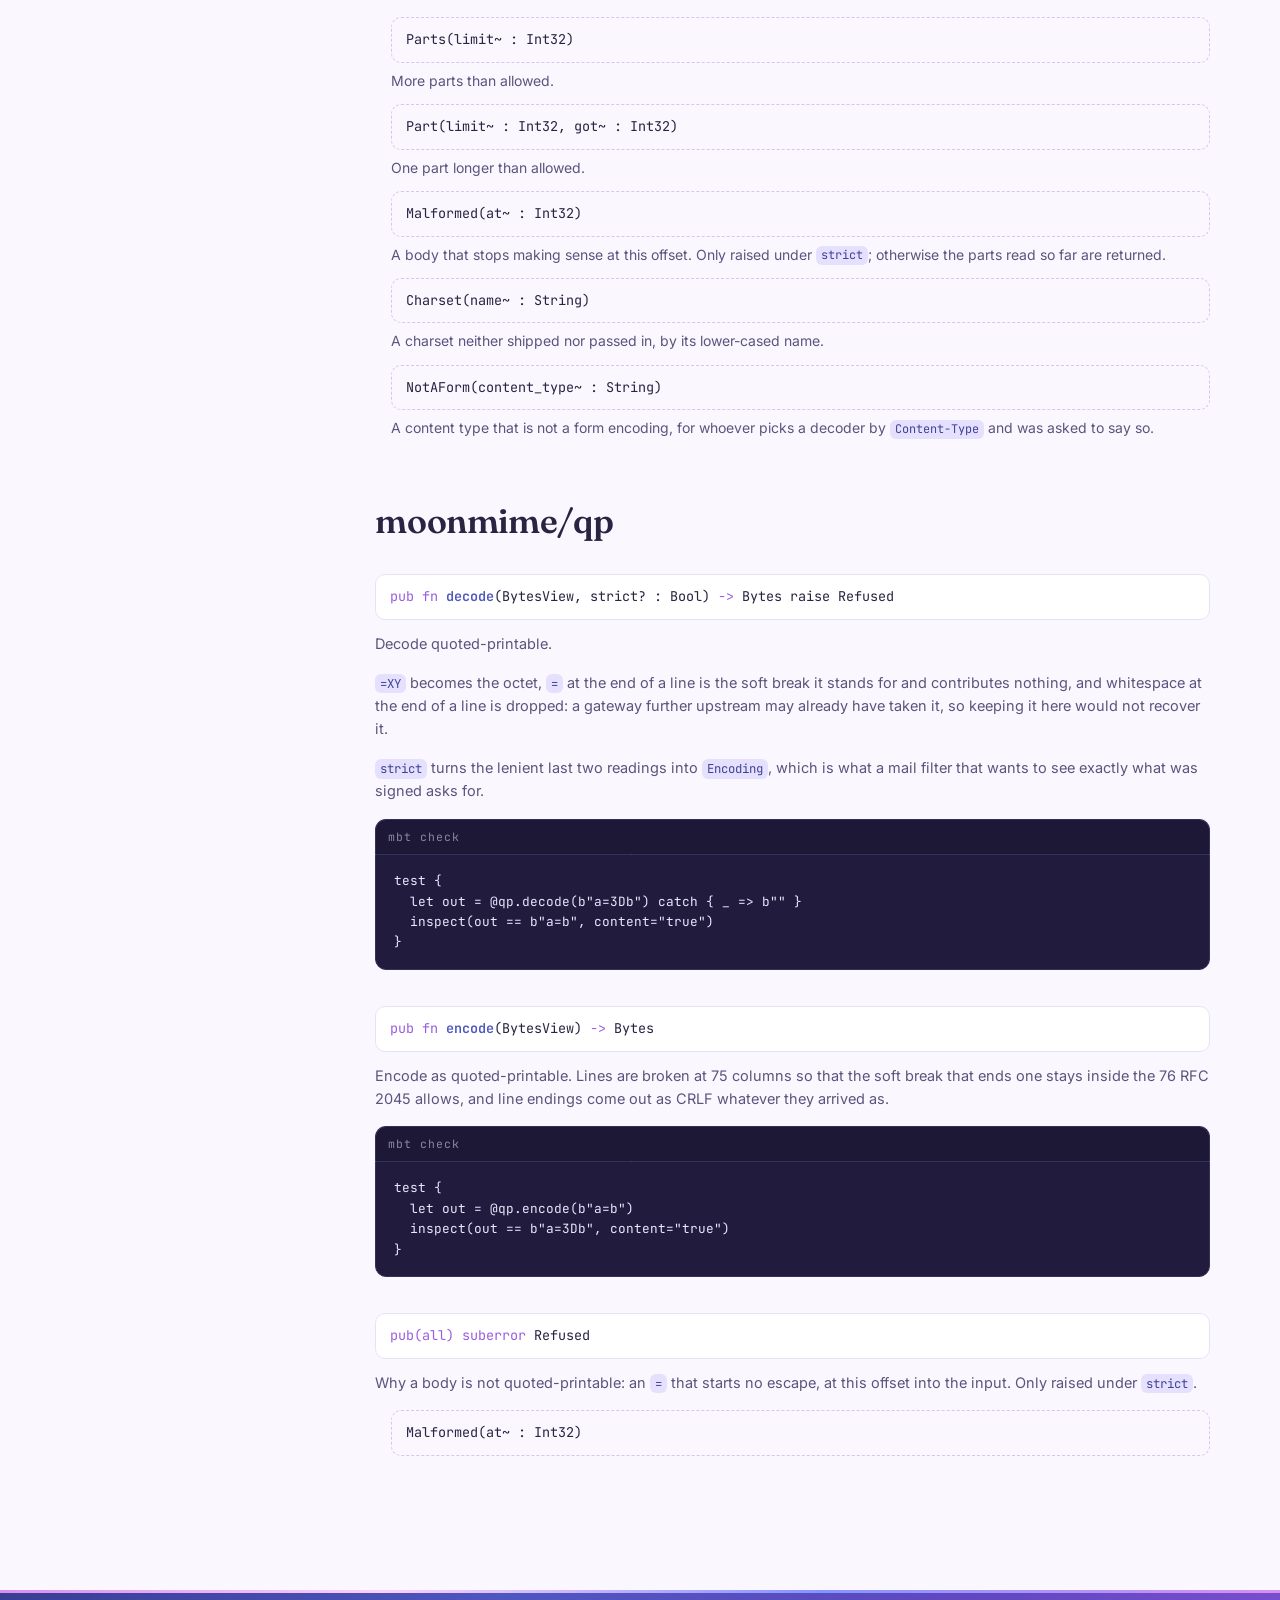
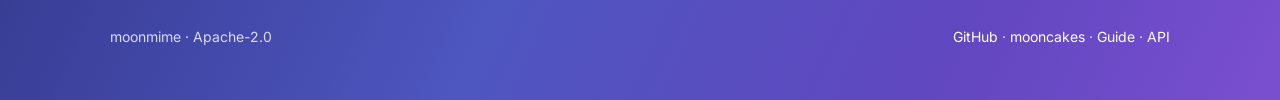
==== commit 3df6fcc6: "docs(moonmime): the API page shows doc-comment examples as blocks, and refuses to drop a public item" ====
--- a/docs/api.html
+++ b/docs/api.html
@@ -99,14 +99,29 @@
 println(@moonmime.content_disposition(&quot;receta \&quot;de la abuela\&quot;.pdf&quot;))</code></pre><div class="out">attachment; filename=&quot;menu.pdf&quot;
 attachment; filename*=utf-8&#x27;&#x27;receta%20%22de%20la%20abuela%22.pdf</div></div></div>
 <div class="api-item" id="v-decode_charset"><div class="api-sig"><span class="kw">pub fn</span> <span class="fn">decode_charset</span>(name~ : StringView, data~ : BytesView, charsets? : Map[String, &amp;Charset]) <span class="kw">-&gt;</span> String raise Refused</div><p class="api-desc">Read <code>data</code> as <code>name</code> says it was written. Unmapping octets become U+FFFD so that one bad byte costs one character and not the whole part.</p>
-<p class="api-desc">``<code>mbt check test { let text = @moonmime.decode_charset(name=&quot;iso-8859-1&quot;, data=b&quot;\xe9&quot;) catch { _ =&gt; &quot;&quot; } inspect(text, content=&quot;é&quot;) } </code>``</p></div>
+<div class="codeblock"><div class="codeblock__bar"><span>mbt check</span></div><pre><code>test {
+  let text = @moonmime.decode_charset(name=&quot;iso-8859-1&quot;, data=b&quot;\xe9&quot;) catch {
+    _ =&gt; &quot;&quot;
+  }
+  inspect(text, content=&quot;é&quot;)
+}</code></pre></div></div>
 <div class="api-item" id="v-decode_words"><div class="api-sig"><span class="kw">pub fn</span> <span class="fn">decode_words</span>(StringView, charsets? : Map[String, &amp;Charset]) <span class="kw">-&gt;</span> String</div><p class="api-desc">Undo what <code>encode_words</code> did, and what every other mail library did too: encoded words are the one corner of a header everybody writes the same way.</p>
 <p class="api-desc">Whitespace between two adjacent encoded words disappears, because that was folding and not content; whitespace next to ordinary text stays put.</p>
-<p class="api-desc">``<code>mbt check test { inspect(@moonmime.decode_words(&quot;=?utf-8?B?Q2Fmw6k=?=&quot;), content=&quot;Café&quot;) } </code>``</p></div>
+<div class="codeblock"><div class="codeblock__bar"><span>mbt check</span></div><pre><code>test {
+  inspect(@moonmime.decode_words(&quot;=?utf-8?B?Q2Fmw6k=?=&quot;), content=&quot;Café&quot;)
+}</code></pre></div></div>
 <div class="api-item" id="v-encode_charset"><div class="api-sig"><span class="kw">pub fn</span> <span class="fn">encode_charset</span>(name~ : StringView, text~ : StringView, charsets? : Map[String, &amp;Charset]) <span class="kw">-&gt;</span> Bytes raise Refused</div><p class="api-desc">Write <code>text</code> in <code>name</code>, refusing a character the set has no room for.</p>
-<p class="api-desc">``<code>mbt check test { let bytes = @moonmime.encode_charset(name=&quot;iso-8859-1&quot;, text=&quot;é&quot;) catch { _ =&gt; b&quot;&quot; } inspect(bytes == b&quot;\xe9&quot;, content=&quot;true&quot;) } </code>``</p></div>
+<div class="codeblock"><div class="codeblock__bar"><span>mbt check</span></div><pre><code>test {
+  let bytes = @moonmime.encode_charset(name=&quot;iso-8859-1&quot;, text=&quot;é&quot;) catch {
+    _ =&gt; b&quot;&quot;
+  }
+  inspect(bytes == b&quot;\xe9&quot;, content=&quot;true&quot;)
+}</code></pre></div></div>
 <div class="api-item" id="v-encode_word"><div class="api-sig"><span class="kw">pub fn</span> <span class="fn">encode_word</span>(StringView, charset? : String, encoding? : WordEncoding, charsets? : Map[String, &amp;Charset]) <span class="kw">-&gt;</span> String raise Refused</div><p class="api-desc">One encoded word, however long it comes out.</p>
-<p class="api-desc">``<code>mbt check test { let word = @moonmime.encode_word(&quot;Café&quot;) catch { _ =&gt; &quot;&quot; } inspect(@moonmime.decode_words(word[:]), content=&quot;Café&quot;) } </code>``</p></div>
+<div class="codeblock"><div class="codeblock__bar"><span>mbt check</span></div><pre><code>test {
+  let word = @moonmime.encode_word(&quot;Café&quot;) catch { _ =&gt; &quot;&quot; }
+  inspect(@moonmime.decode_words(word[:]), content=&quot;Café&quot;)
+}</code></pre></div></div>
 <div class="api-item" id="v-encode_words"><div class="api-sig"><span class="kw">pub fn</span> <span class="fn">encode_words</span>(StringView, charset? : String, encoding? : WordEncoding, column? : Int32, max? : Int32, charsets? : Map[String, &amp;Charset]) <span class="kw">-&gt;</span> String raise Refused</div><p class="api-desc">A header value written as encoded words, splitting whenever the next word would run past <code>max</code>.</p>
 <p class="api-desc">Text that is already printable US-ASCII goes back unchanged: it needs no encoding, and writing it plainly is what keeps <code>Subject: Hello</code> readable in a raw view.</p></div>
 <div class="api-item" id="v-fallback"><div class="api-sig"><span class="kw">pub let</span> <span class="fn">fallback</span> : String</div><p class="api-desc">What a response says it is when nothing says otherwise.</p></div>
@@ -136,7 +151,7 @@
 <div class="api-item" id="m-Disposition-filename"><div class="api-sig"><span class="kw">pub fn</span> Disposition::<span class="fn">filename</span>(Self) <span class="kw">-&gt;</span> String?</div><p class="api-desc">The filename the disposition names, <code>filename*</code> first (RFC 6266 §4.3).</p>
 <p class="api-desc">A <code>filename*</code> that is not UTF-8 falls back to the plain <code>filename</code>.</p></div>
 <div class="api-item" id="m-Disposition-param"><div class="api-sig"><span class="kw">pub fn</span> Disposition::<span class="fn">param</span>(Self, StringView) <span class="kw">-&gt;</span> String?</div><p class="api-desc">A parameter by lowercased name.</p></div>
-<div class="api-item" id="m-Disposition-parse"><div class="api-sig"><span class="kw">pub fn</span> Disposition::<span class="fn">parse</span>(StringView) <span class="kw">-&gt;</span> Self</div><p class="api-desc">Parse a header value. Lenient, like [<code>media_type</code>].</p><div class="codeblock"><div class="codeblock__bar"><span>example</span></div><pre><code>let d = @moonmime.Disposition::parse(
+<div class="api-item" id="m-Disposition-parse"><div class="api-sig"><span class="kw">pub fn</span> Disposition::<span class="fn">parse</span>(StringView) <span class="kw">-&gt;</span> Self</div><p class="api-desc">Parse a header value. Lenient, like <code>media_type</code>.</p><div class="codeblock"><div class="codeblock__bar"><span>example</span></div><pre><code>let d = @moonmime.Disposition::parse(
   &quot;attachment; filename=\&quot;fallback.txt\&quot;; filename*=utf-8&#x27;&#x27;r%C3%A9sum%C3%A9.txt&quot;,
 )
 println(d.filename().unwrap_or(&quot;&quot;))  // résumé.txt</code></pre><div class="out">résumé.txt</div></div></div>
@@ -176,9 +191,15 @@
 <div class="api-item" id="qp-v-decode"><div class="api-sig"><span class="kw">pub fn</span> <span class="fn">decode</span>(BytesView, strict? : Bool) <span class="kw">-&gt;</span> Bytes raise Refused</div><p class="api-desc">Decode quoted-printable.</p>
 <p class="api-desc"><code>=XY</code> becomes the octet, <code>=</code> at the end of a line is the soft break it stands for and contributes nothing, and whitespace at the end of a line is dropped: a gateway further upstream may already have taken it, so keeping it here would not recover it.</p>
 <p class="api-desc"><code>strict</code> turns the lenient last two readings into <code>Encoding</code>, which is what a mail filter that wants to see exactly what was signed asks for.</p>
-<p class="api-desc">``<code>mbt check test { let out = @qp.decode(b&quot;a=3Db&quot;) catch { _ =&gt; b&quot;&quot; } inspect(out == b&quot;a=b&quot;, content=&quot;true&quot;) } </code>``</p></div>
+<div class="codeblock"><div class="codeblock__bar"><span>mbt check</span></div><pre><code>test {
+  let out = @qp.decode(b&quot;a=3Db&quot;) catch { _ =&gt; b&quot;&quot; }
+  inspect(out == b&quot;a=b&quot;, content=&quot;true&quot;)
+}</code></pre></div></div>
 <div class="api-item" id="qp-v-encode"><div class="api-sig"><span class="kw">pub fn</span> <span class="fn">encode</span>(BytesView) <span class="kw">-&gt;</span> Bytes</div><p class="api-desc">Encode as quoted-printable. Lines are broken at 75 columns so that the soft break that ends one stays inside the 76 RFC 2045 allows, and line endings come out as CRLF whatever they arrived as.</p>
-<p class="api-desc">``<code>mbt check test { let out = @qp.encode(b&quot;a=b&quot;) inspect(out == b&quot;a=3Db&quot;, content=&quot;true&quot;) } </code>``</p></div>
+<div class="codeblock"><div class="codeblock__bar"><span>mbt check</span></div><pre><code>test {
+  let out = @qp.encode(b&quot;a=b&quot;)
+  inspect(out == b&quot;a=3Db&quot;, content=&quot;true&quot;)
+}</code></pre></div></div>
 <div class="api-item" id="qp-t-Refused"><div class="api-sig"><span class="kw">pub(all) suberror</span> Refused</div><p class="api-desc">Why a body is not quoted-printable: an <code>=</code> that starts no escape, at this offset into the input. Only raised under <code>strict</code>.</p><div class="api-sub"><div class="api-var"><div class="api-sig api-sig--variant">Malformed(at~ : Int32)</div></div></div></div>
 </div>
     </div>
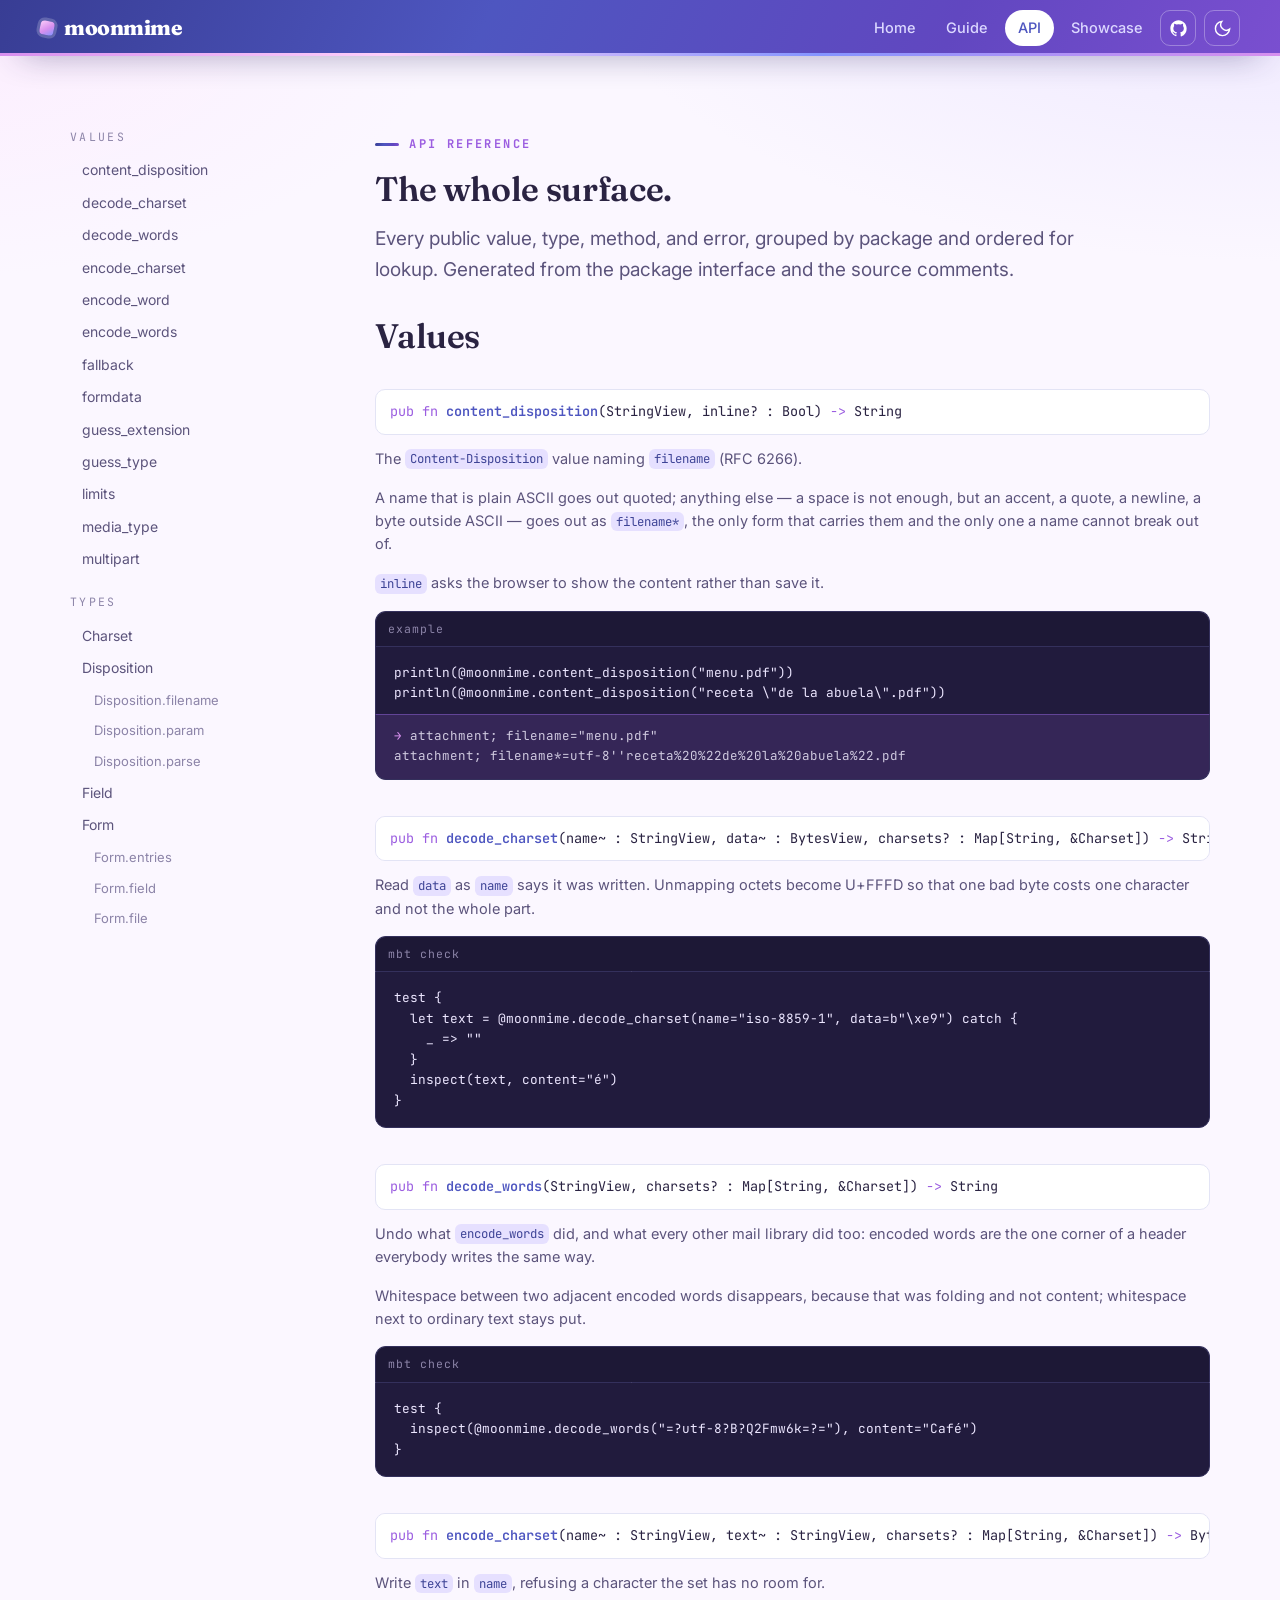
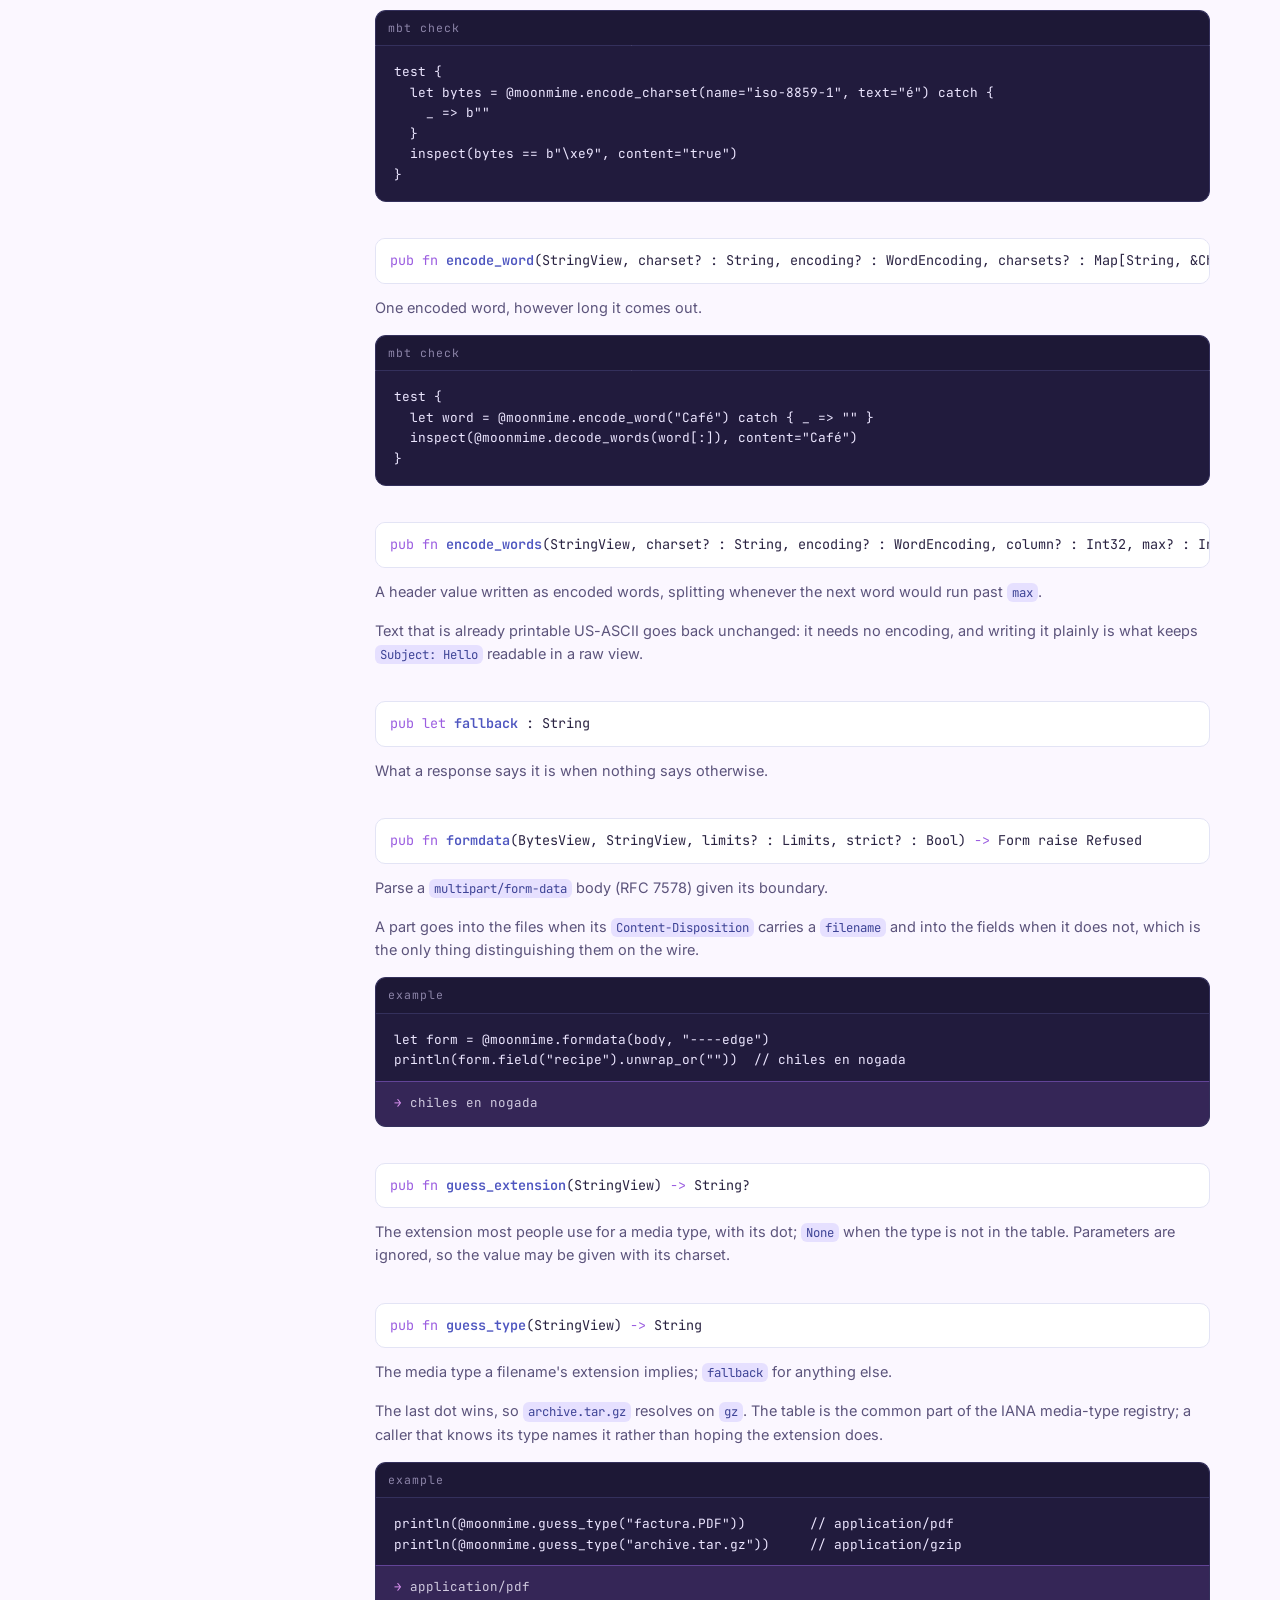
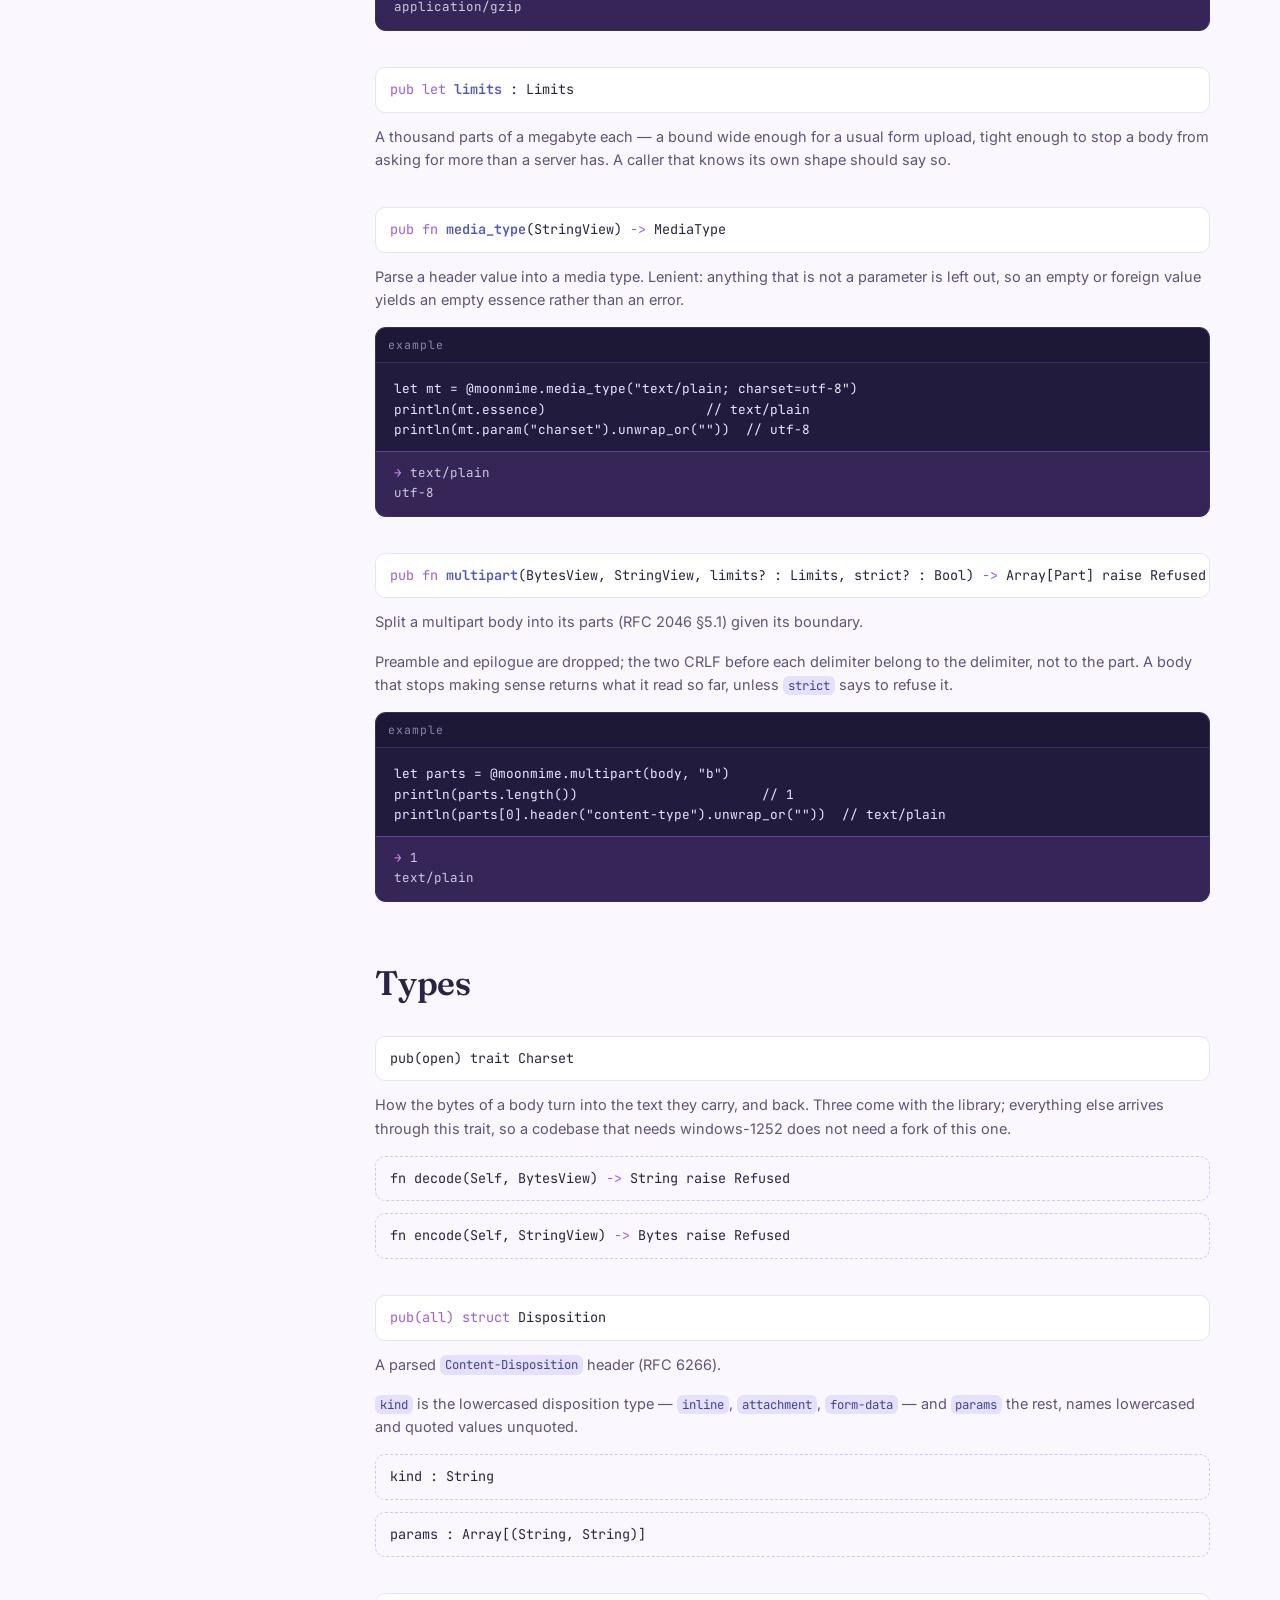
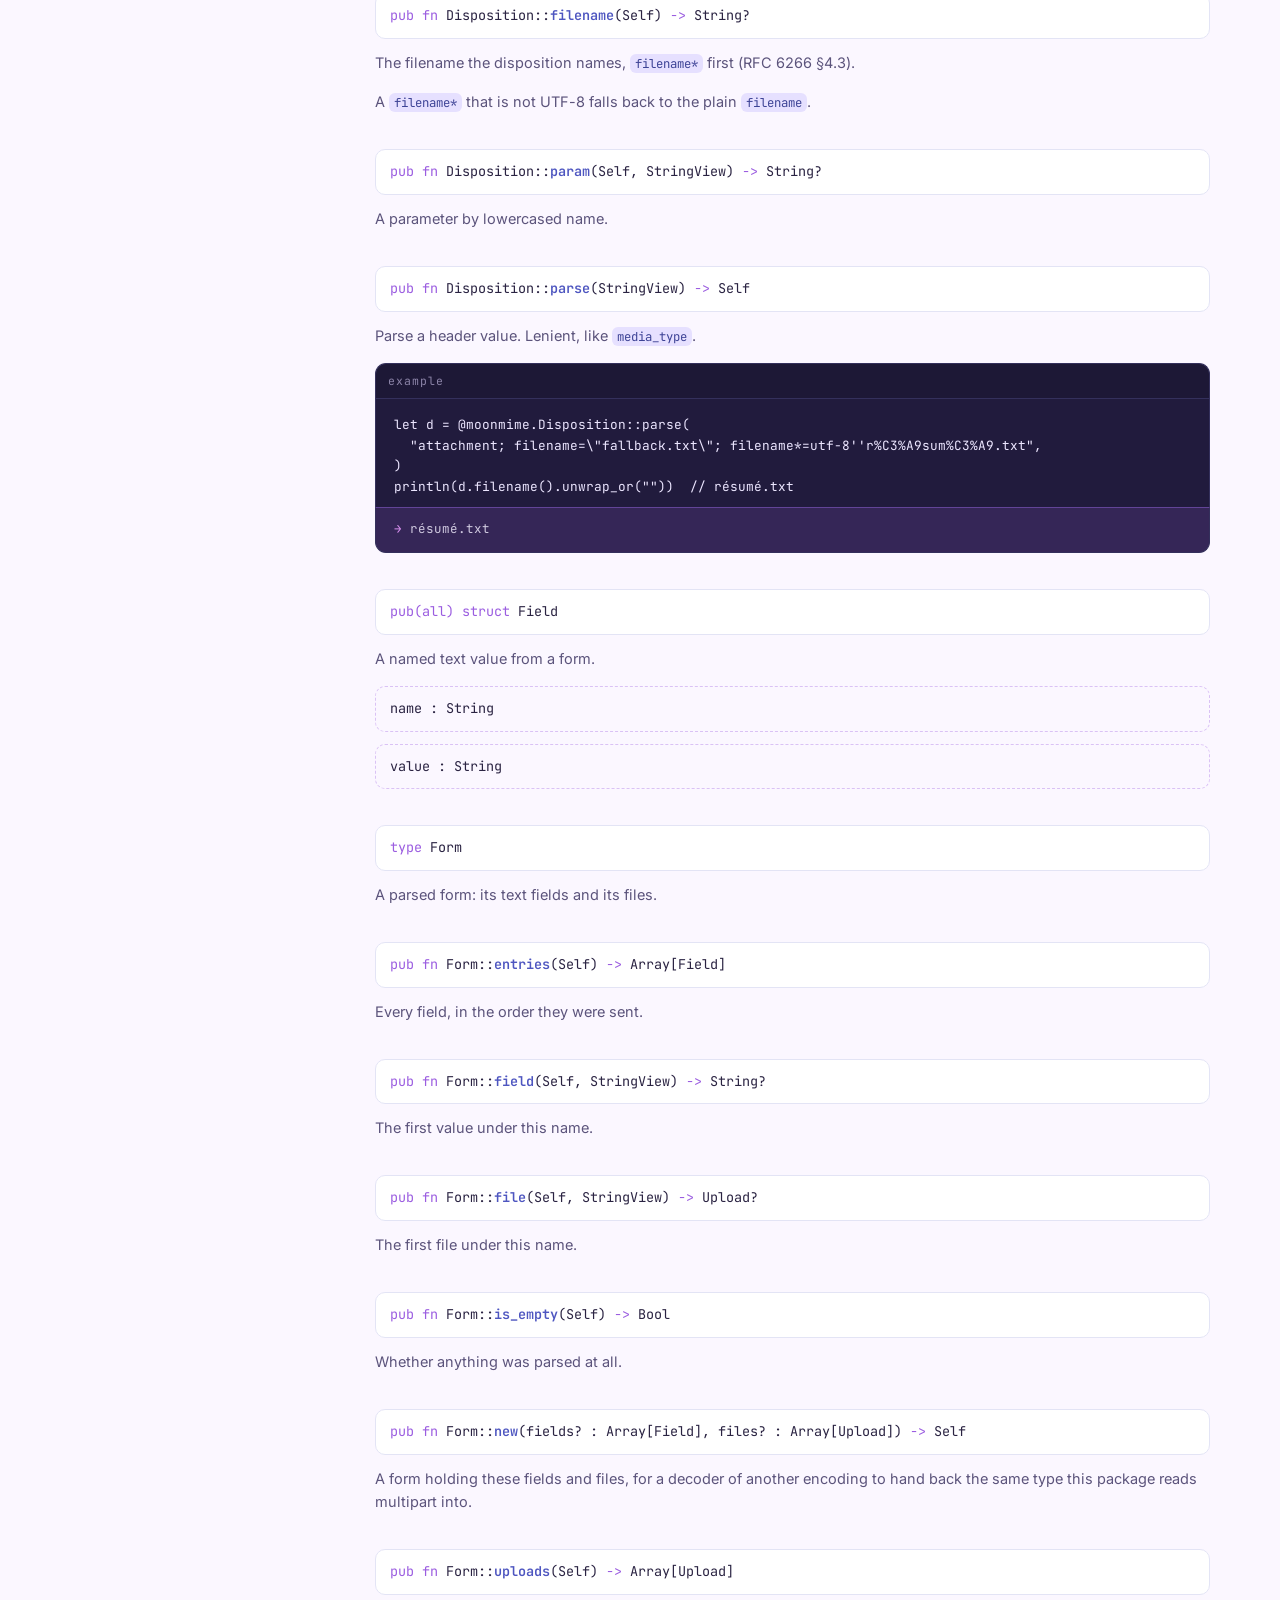
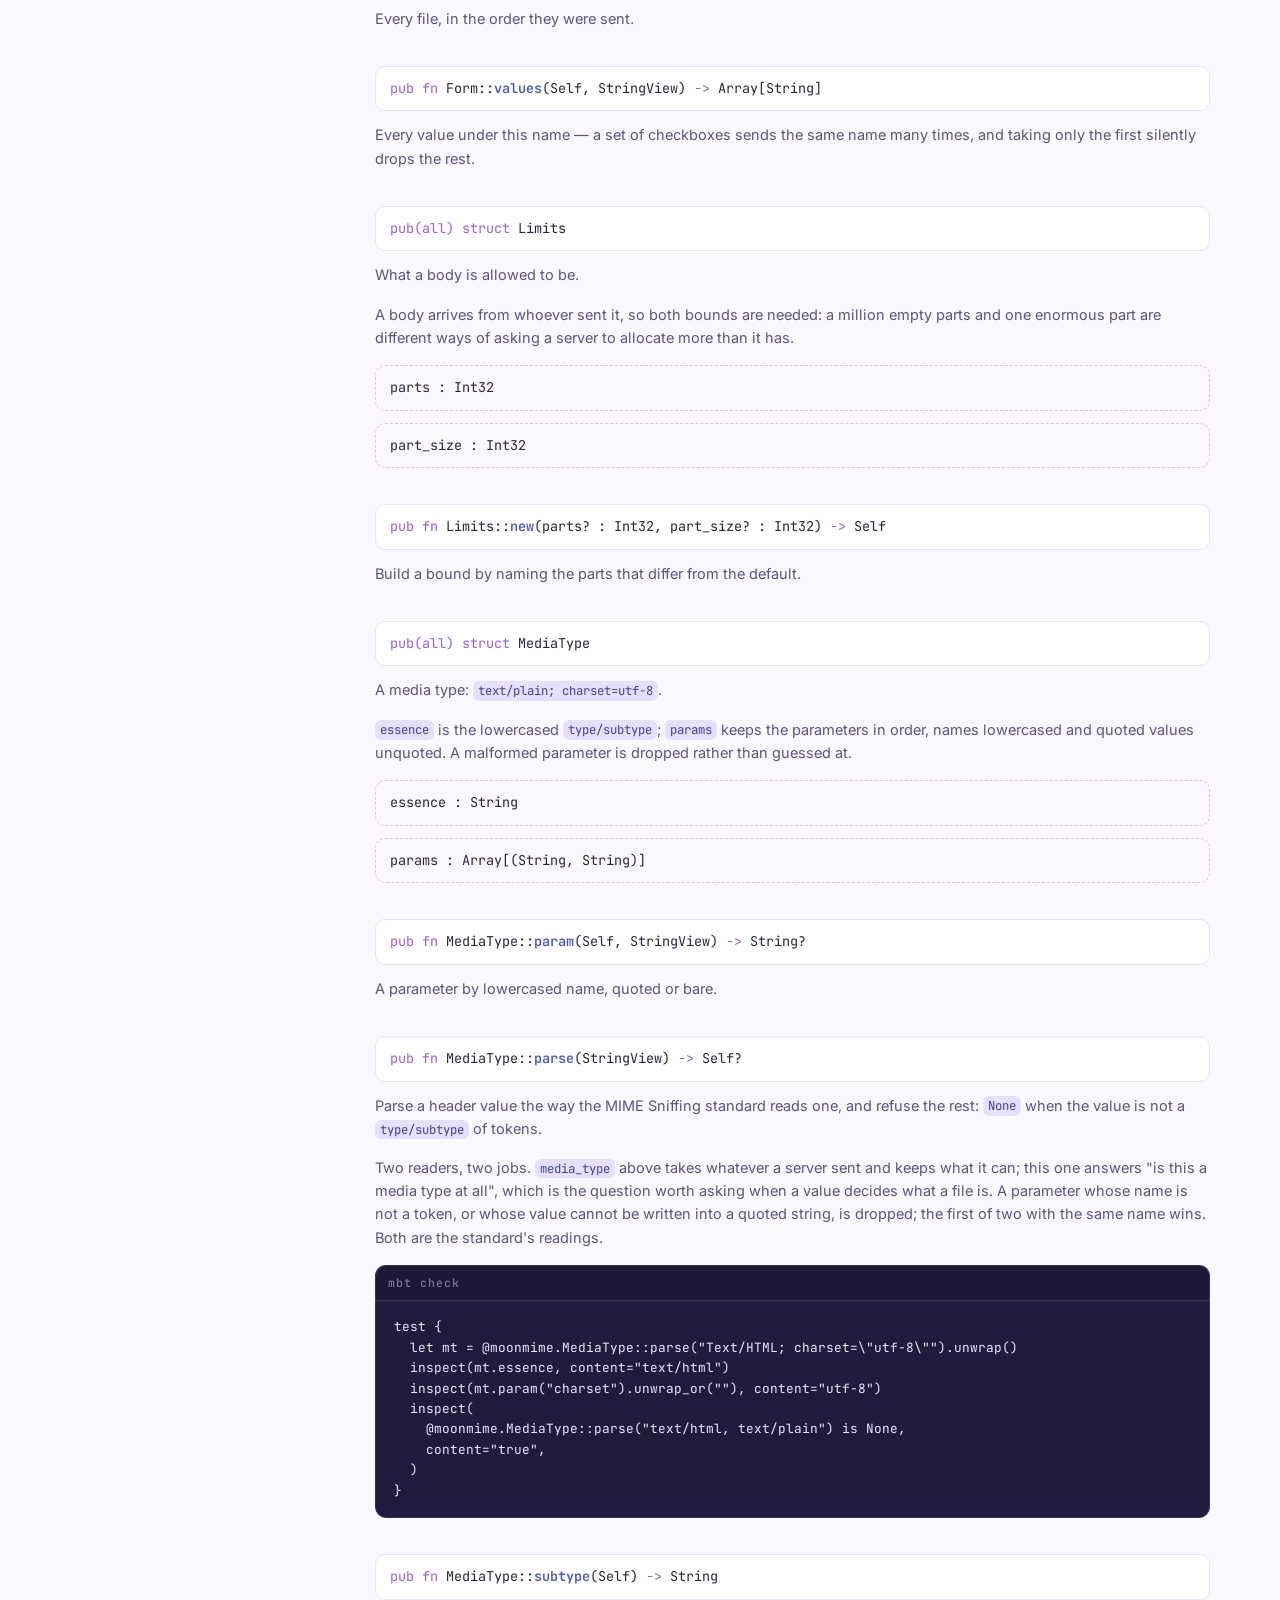
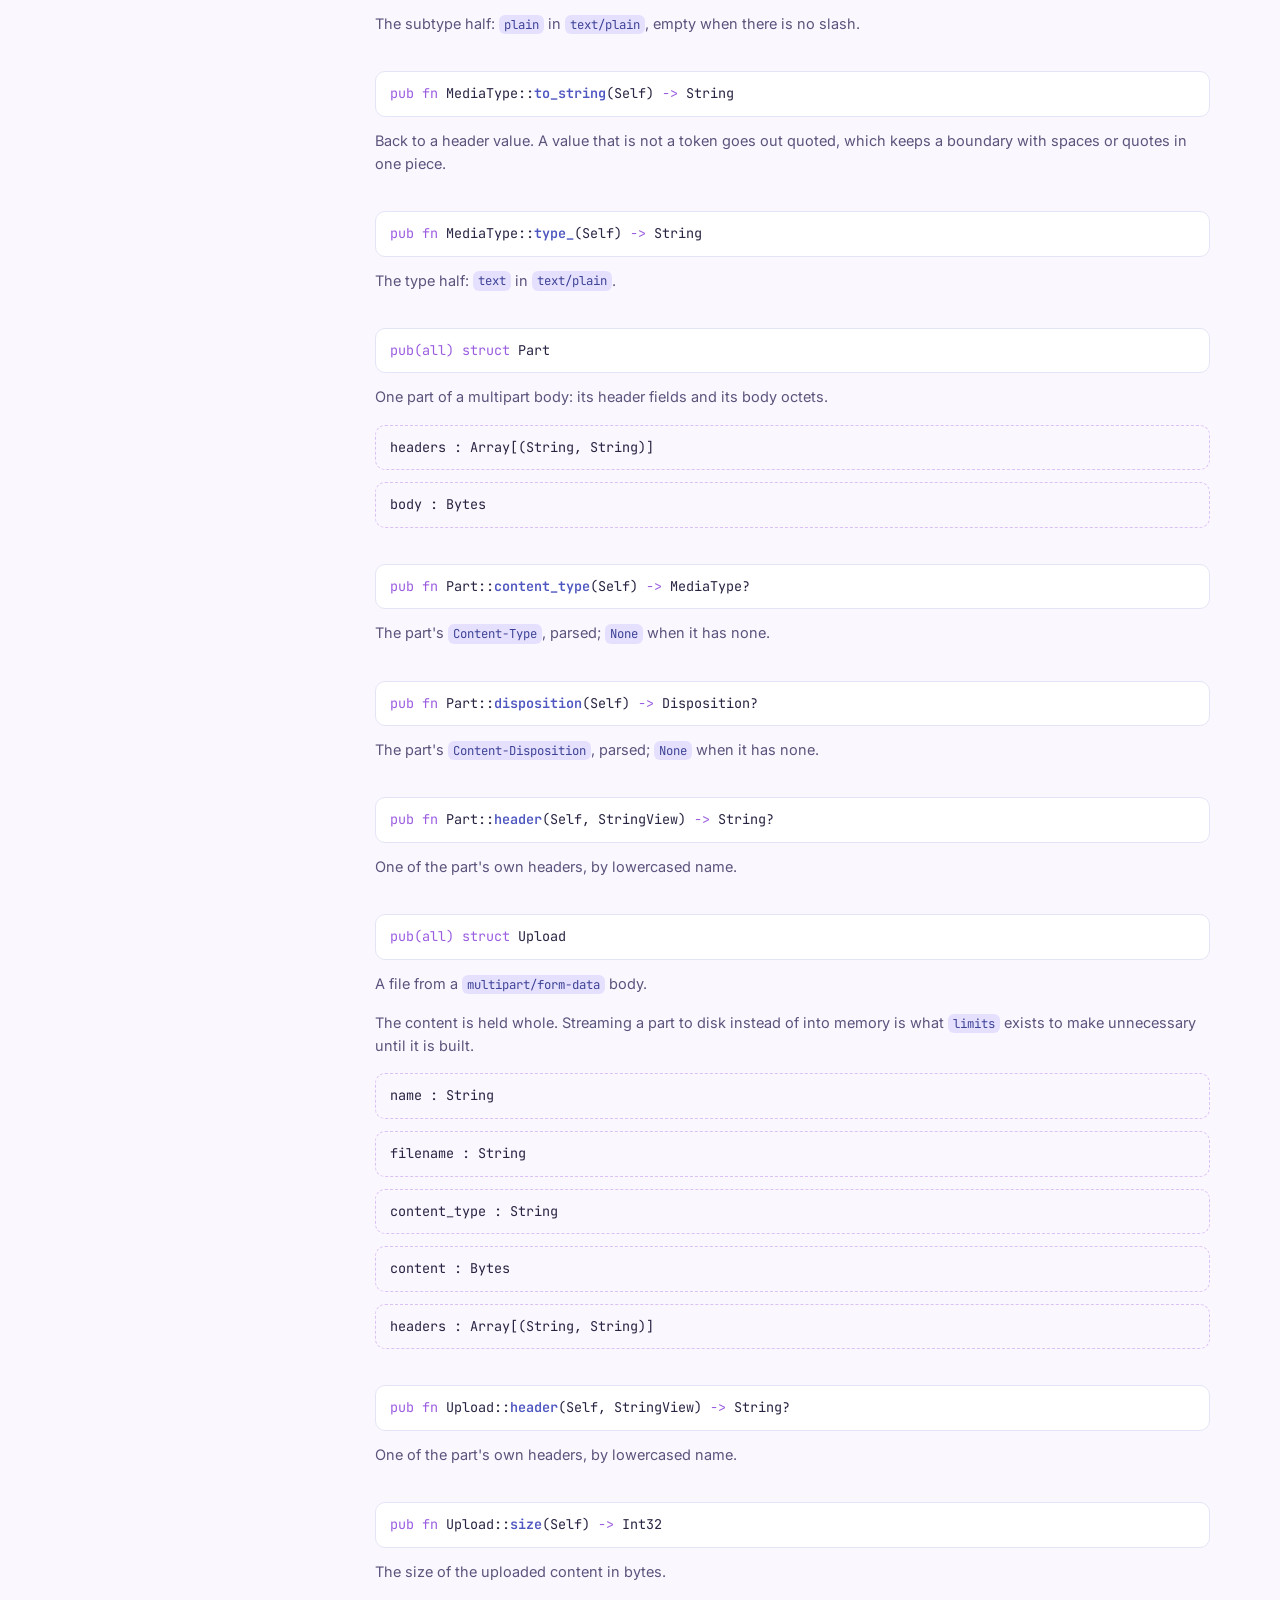
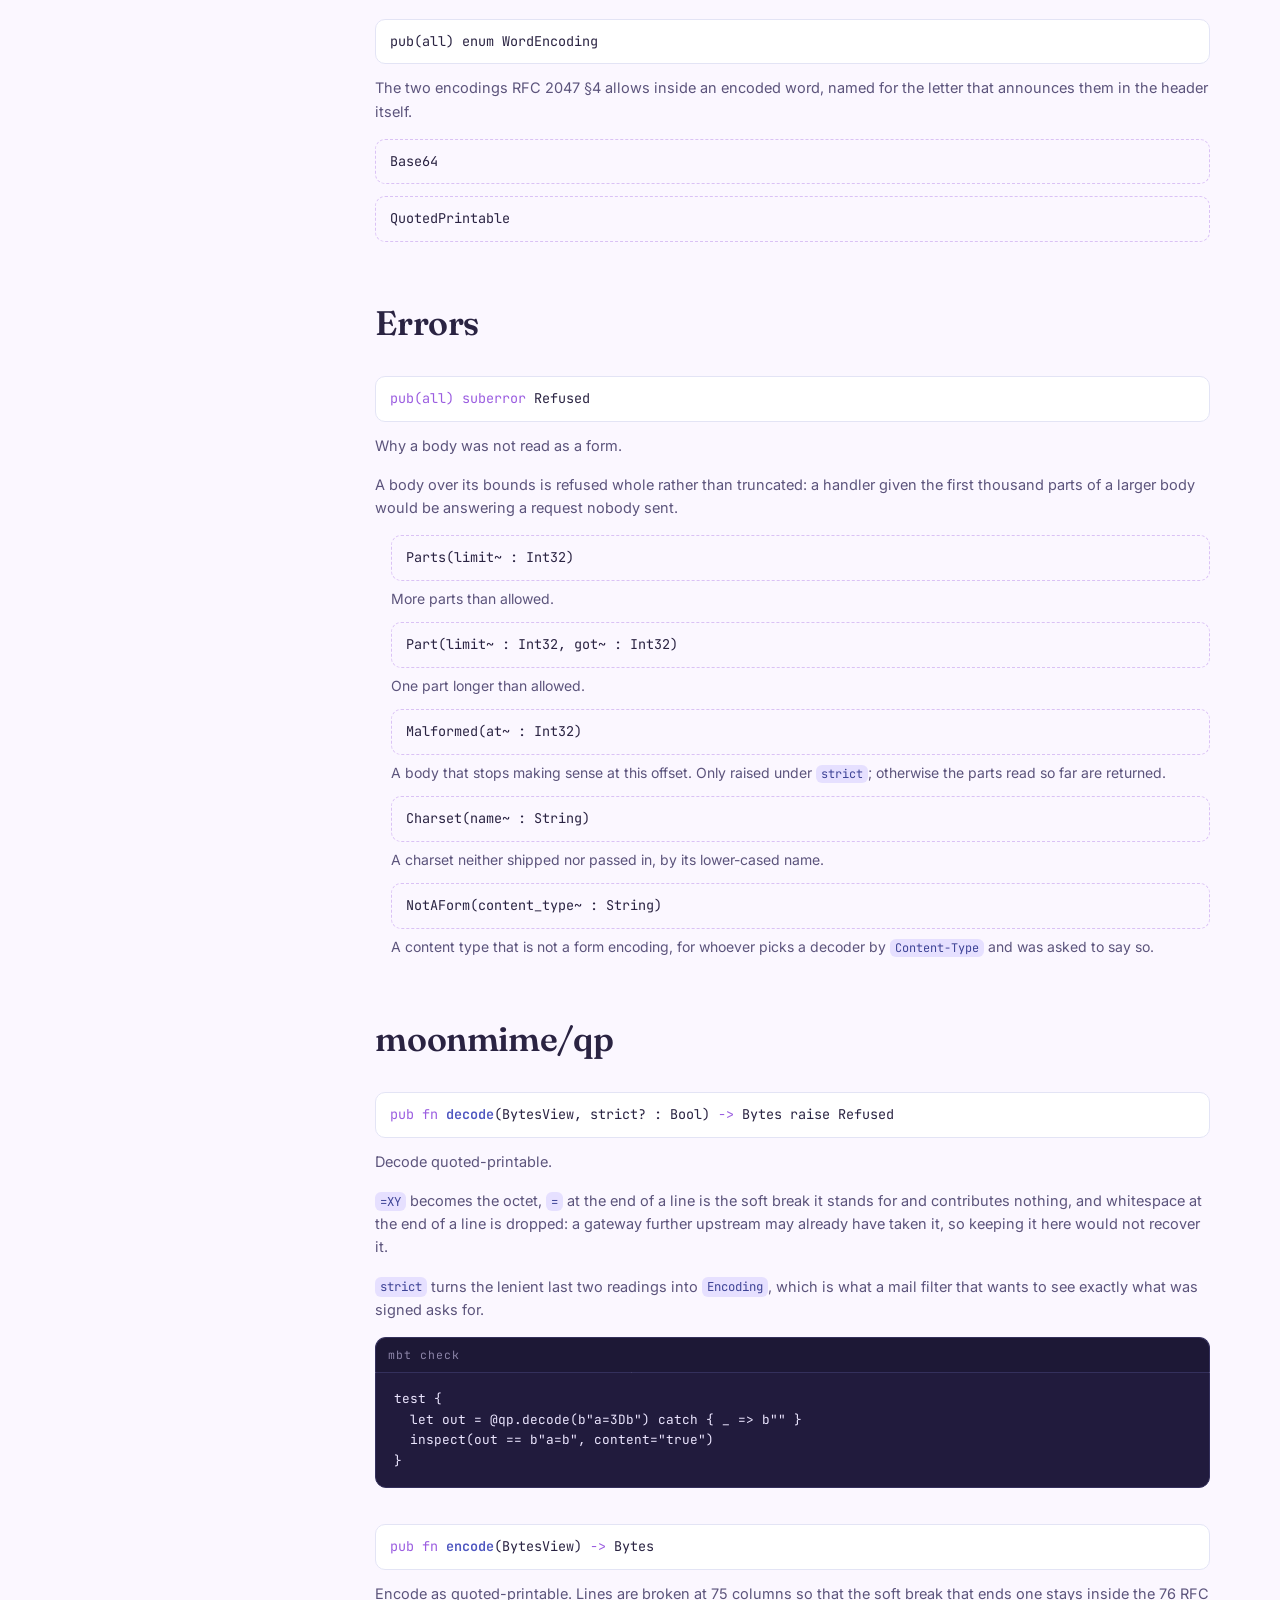
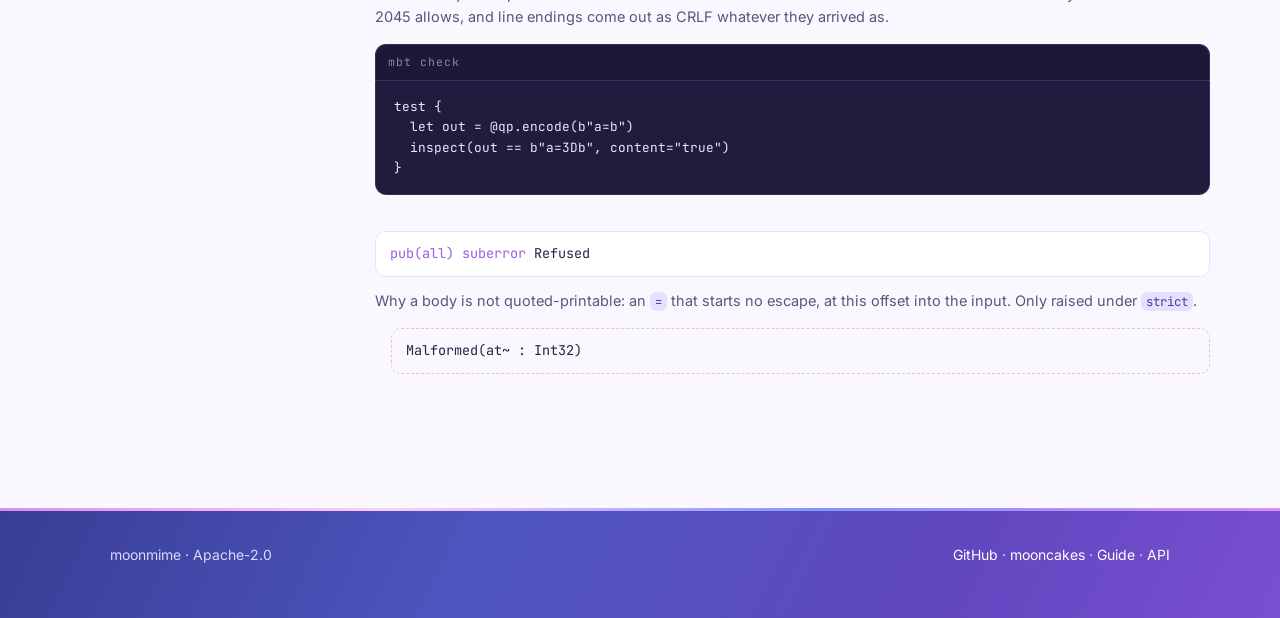
==== commit 279bf12c: "feat(moonmime): a strict media-type reader, as the MIME Sniffing standard parses one. `media_type` k" ====
--- a/docs/api.html
+++ b/docs/api.html
@@ -70,6 +70,7 @@
 <a href="#m-Limits-new" class="toc-sub">Limits.new</a>
 <a href="#t-MediaType">MediaType</a>
 <a href="#m-MediaType-param" class="toc-sub">MediaType.param</a>
+<a href="#m-MediaType-parse" class="toc-sub">MediaType.parse</a>
 <a href="#m-MediaType-subtype" class="toc-sub">MediaType.subtype</a>
 <a href="#m-MediaType-to_string" class="toc-sub">MediaType.to_string</a>
 <a href="#m-MediaType-type_" class="toc-sub">MediaType.type_</a>
@@ -170,6 +171,17 @@
 <div class="api-item" id="t-MediaType"><div class="api-sig"><span class="kw">pub(all) struct</span> MediaType</div><p class="api-desc">A media type: <code>text/plain; charset=utf-8</code>.</p>
 <p class="api-desc"><code>essence</code> is the lowercased <code>type/subtype</code>; <code>params</code> keeps the parameters in order, names lowercased and quoted values unquoted. A malformed parameter is dropped rather than guessed at.</p><div class="api-sub"><div class="api-sig api-sig--variant">essence : String</div><div class="api-sig api-sig--variant">params : Array[(String, String)]</div></div></div>
 <div class="api-item" id="m-MediaType-param"><div class="api-sig"><span class="kw">pub fn</span> MediaType::<span class="fn">param</span>(Self, StringView) <span class="kw">-&gt;</span> String?</div><p class="api-desc">A parameter by lowercased name, quoted or bare.</p></div>
+<div class="api-item" id="m-MediaType-parse"><div class="api-sig"><span class="kw">pub fn</span> MediaType::<span class="fn">parse</span>(StringView) <span class="kw">-&gt;</span> Self?</div><p class="api-desc">Parse a header value the way the MIME Sniffing standard reads one, and refuse the rest: <code>None</code> when the value is not a <code>type/subtype</code> of tokens.</p>
+<p class="api-desc">Two readers, two jobs. <code>media_type</code> above takes whatever a server sent and keeps what it can; this one answers &quot;is this a media type at all&quot;, which is the question worth asking when a value decides what a file is. A parameter whose name is not a token, or whose value cannot be written into a quoted string, is dropped; the first of two with the same name wins. Both are the standard&#x27;s readings.</p>
+<div class="codeblock"><div class="codeblock__bar"><span>mbt check</span></div><pre><code>test {
+  let mt = @moonmime.MediaType::parse(&quot;Text/HTML; charset=\&quot;utf-8\&quot;&quot;).unwrap()
+  inspect(mt.essence, content=&quot;text/html&quot;)
+  inspect(mt.param(&quot;charset&quot;).unwrap_or(&quot;&quot;), content=&quot;utf-8&quot;)
+  inspect(
+    @moonmime.MediaType::parse(&quot;text/html, text/plain&quot;) is None,
+    content=&quot;true&quot;,
+  )
+}</code></pre></div></div>
 <div class="api-item" id="m-MediaType-subtype"><div class="api-sig"><span class="kw">pub fn</span> MediaType::<span class="fn">subtype</span>(Self) <span class="kw">-&gt;</span> String</div><p class="api-desc">The subtype half: <code>plain</code> in <code>text/plain</code>, empty when there is no slash.</p></div>
 <div class="api-item" id="m-MediaType-to_string"><div class="api-sig"><span class="kw">pub fn</span> MediaType::<span class="fn">to_string</span>(Self) <span class="kw">-&gt;</span> String</div><p class="api-desc">Back to a header value. A value that is not a token goes out quoted, which keeps a boundary with spaces or quotes in one piece.</p></div>
 <div class="api-item" id="m-MediaType-type_"><div class="api-sig"><span class="kw">pub fn</span> MediaType::<span class="fn">type_</span>(Self) <span class="kw">-&gt;</span> String</div><p class="api-desc">The type half: <code>text</code> in <code>text/plain</code>.</p></div>
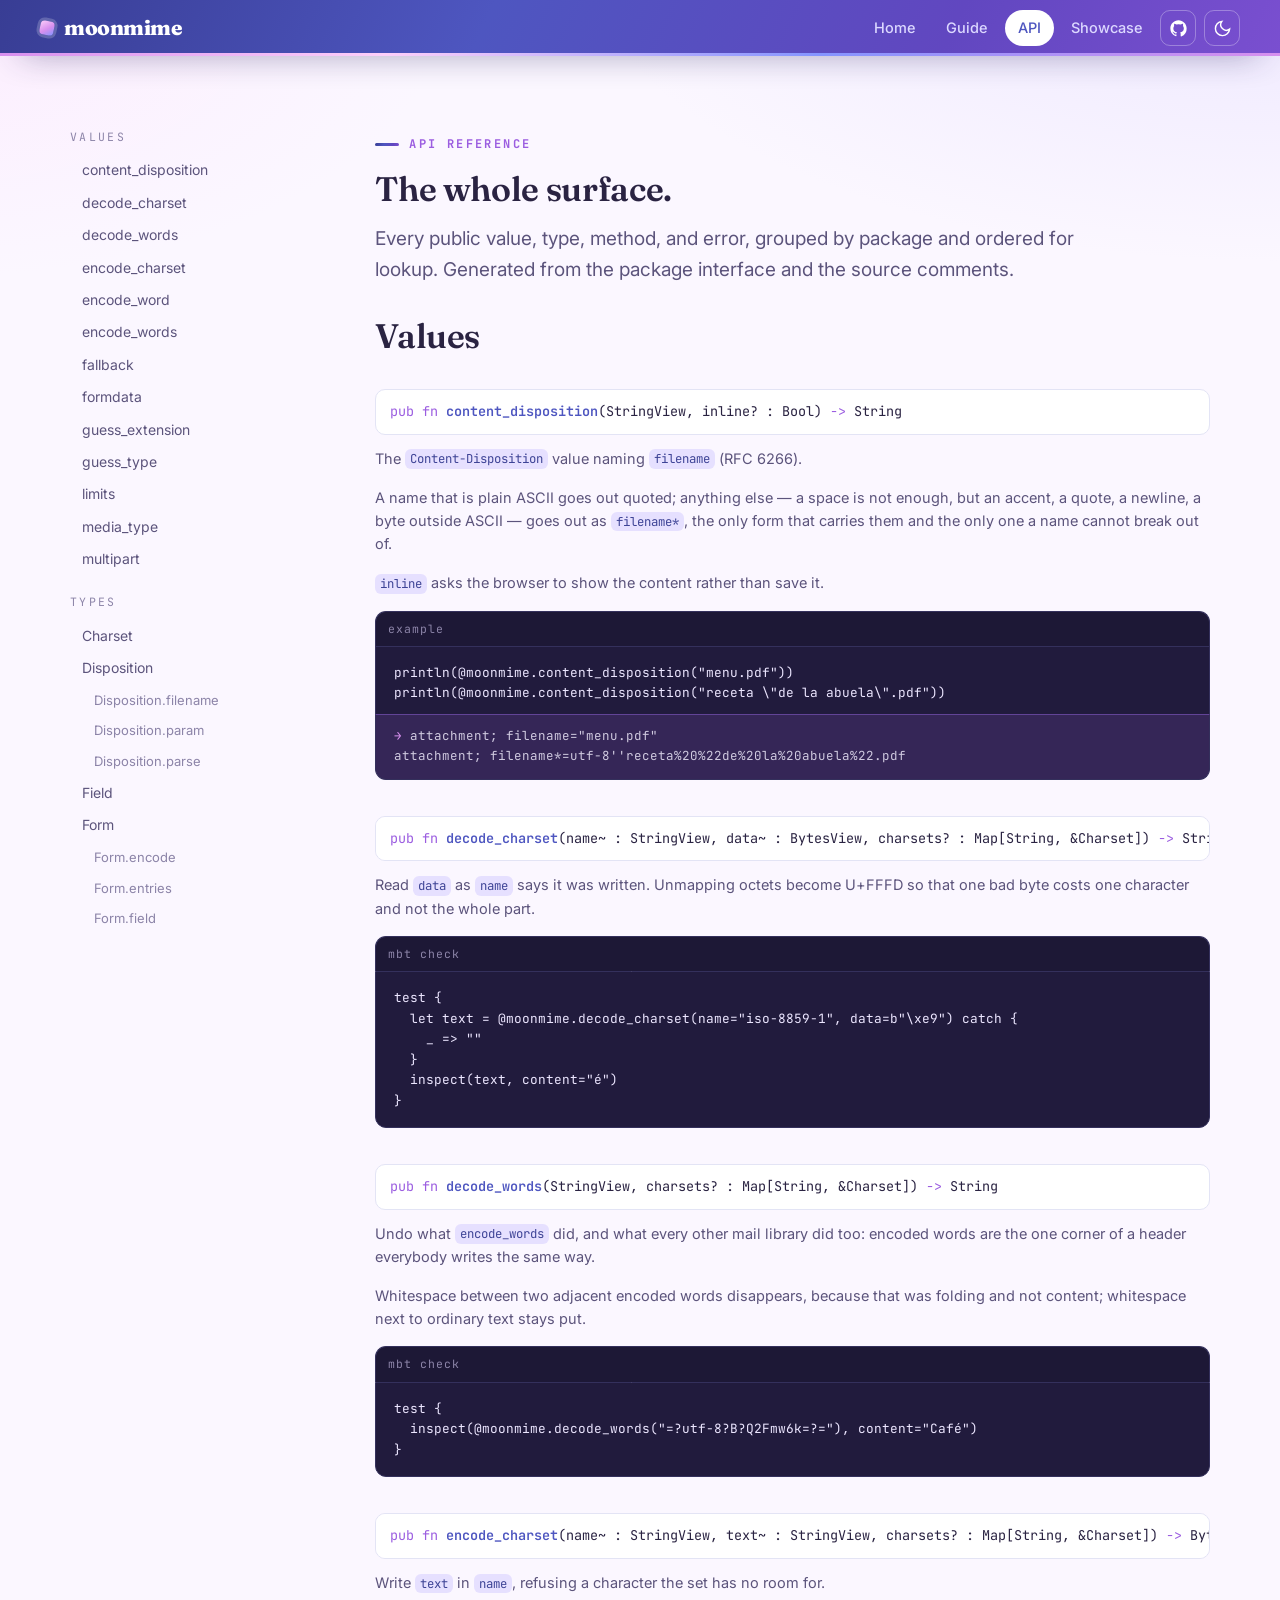
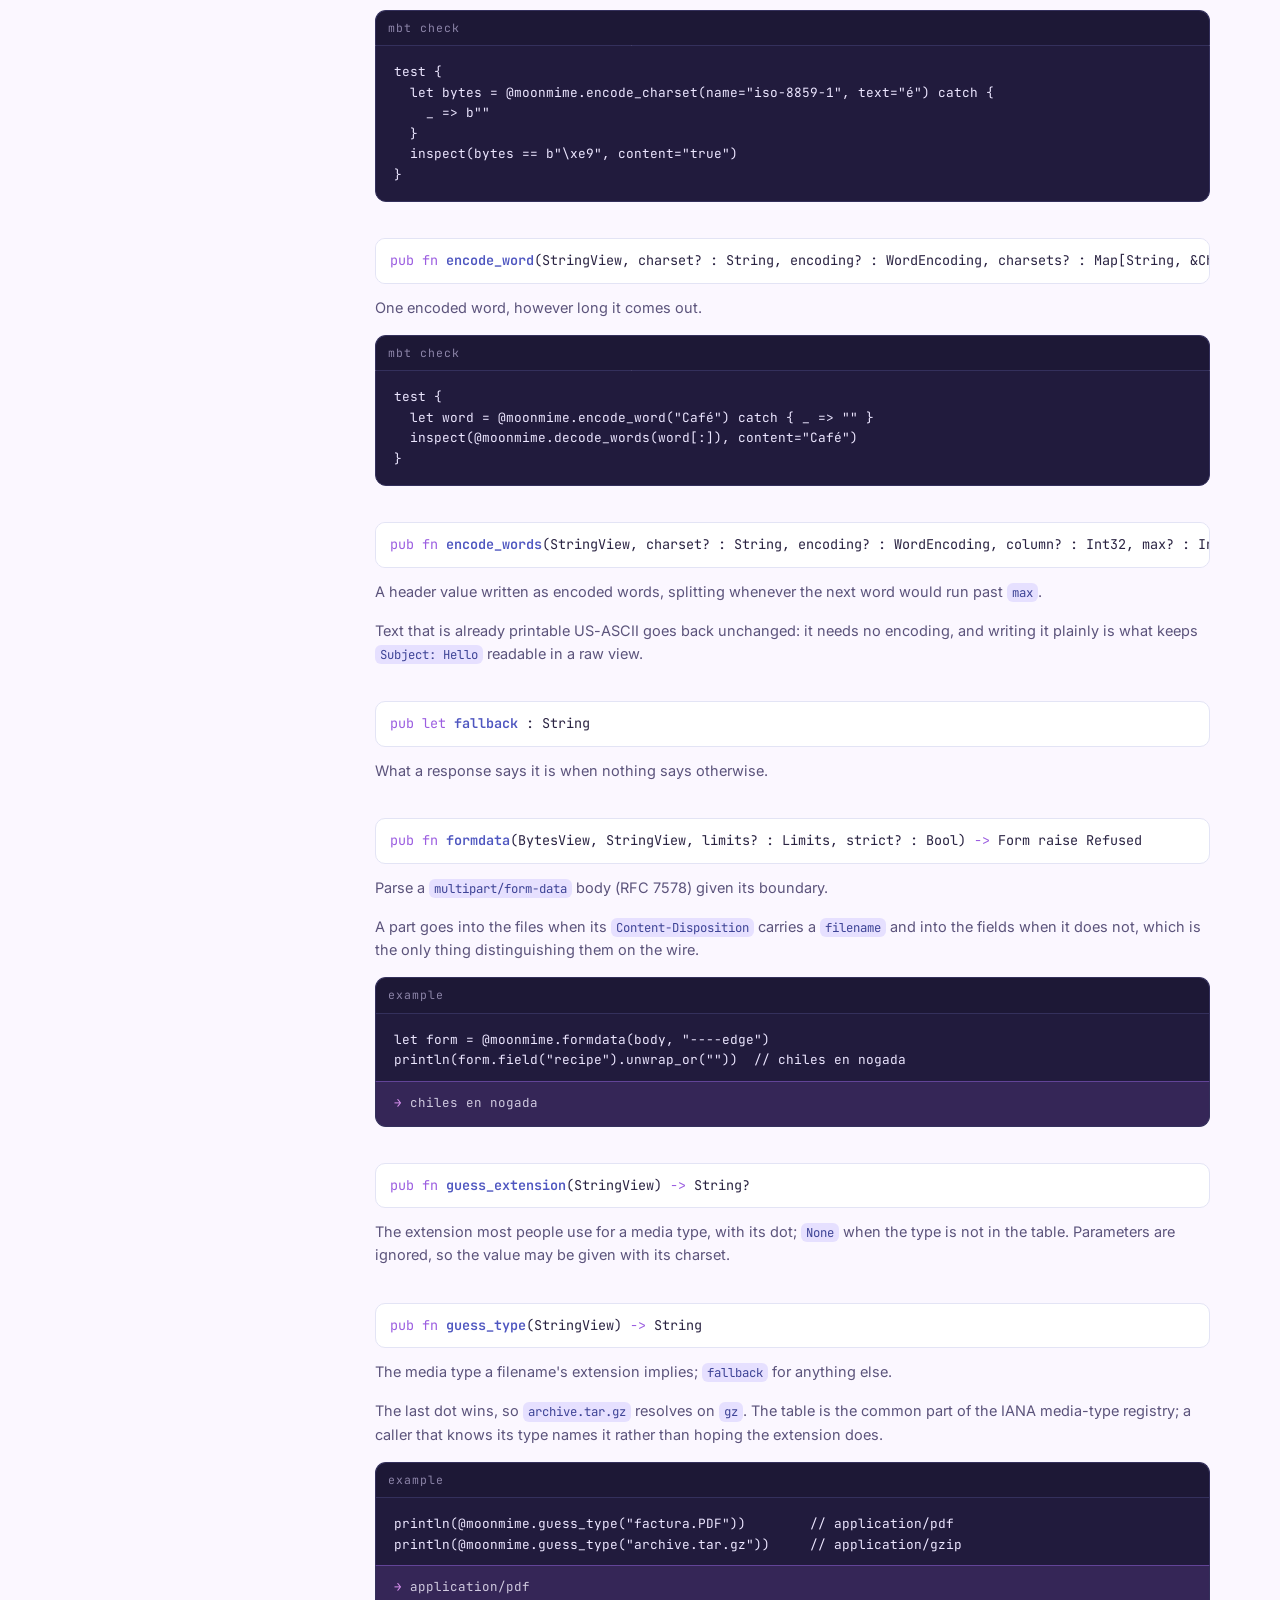
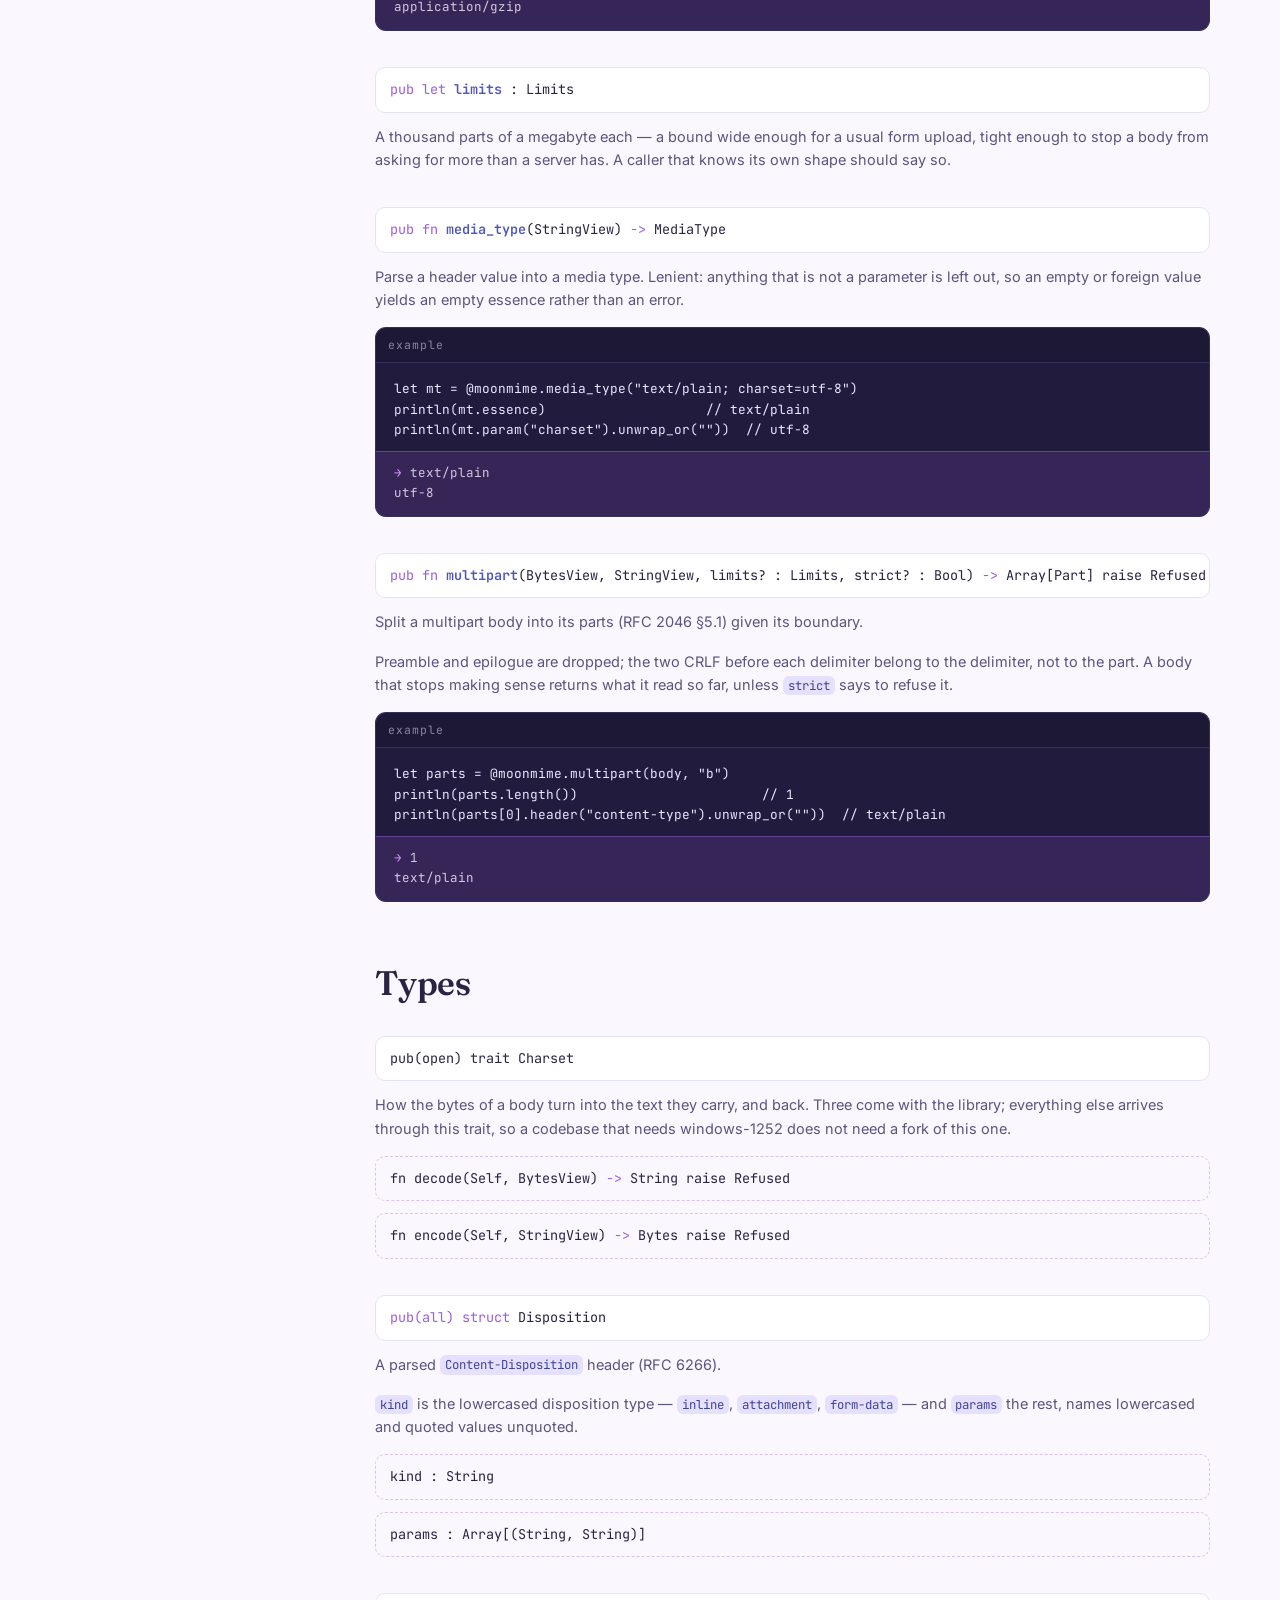
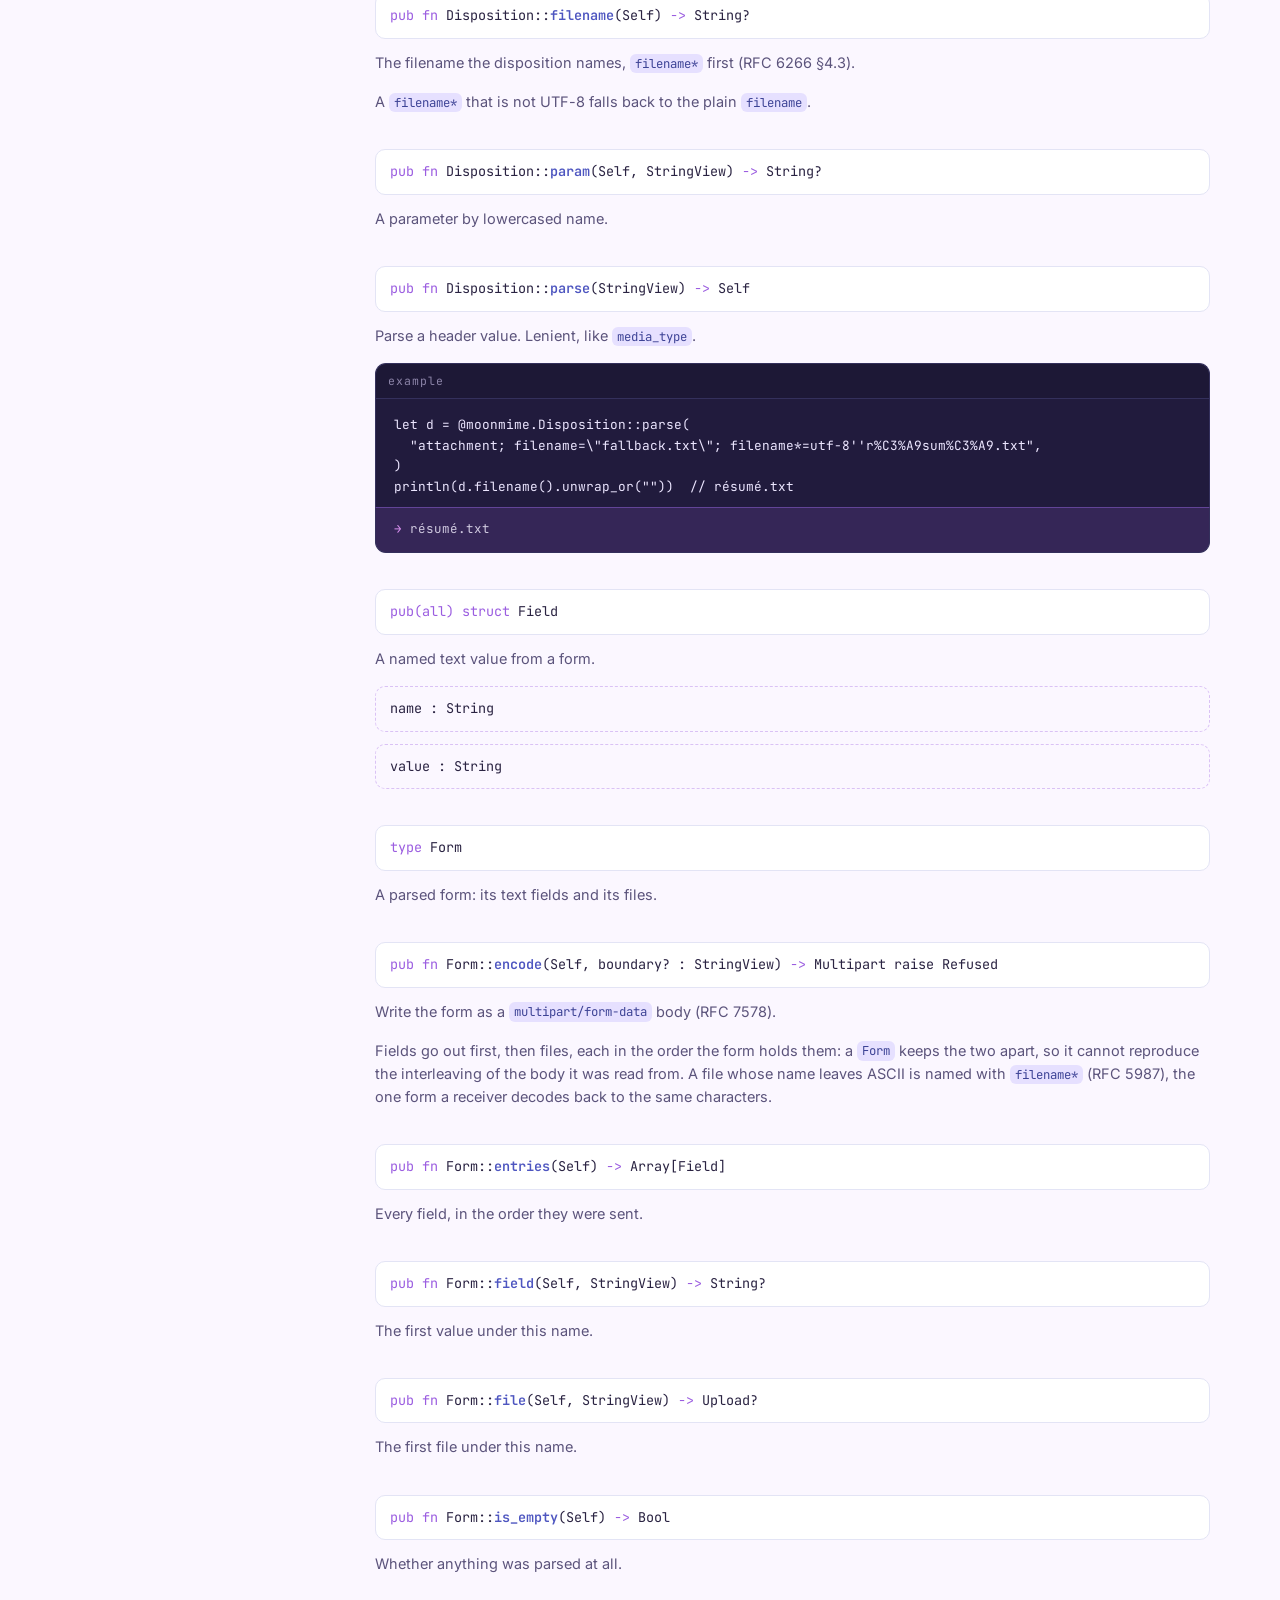
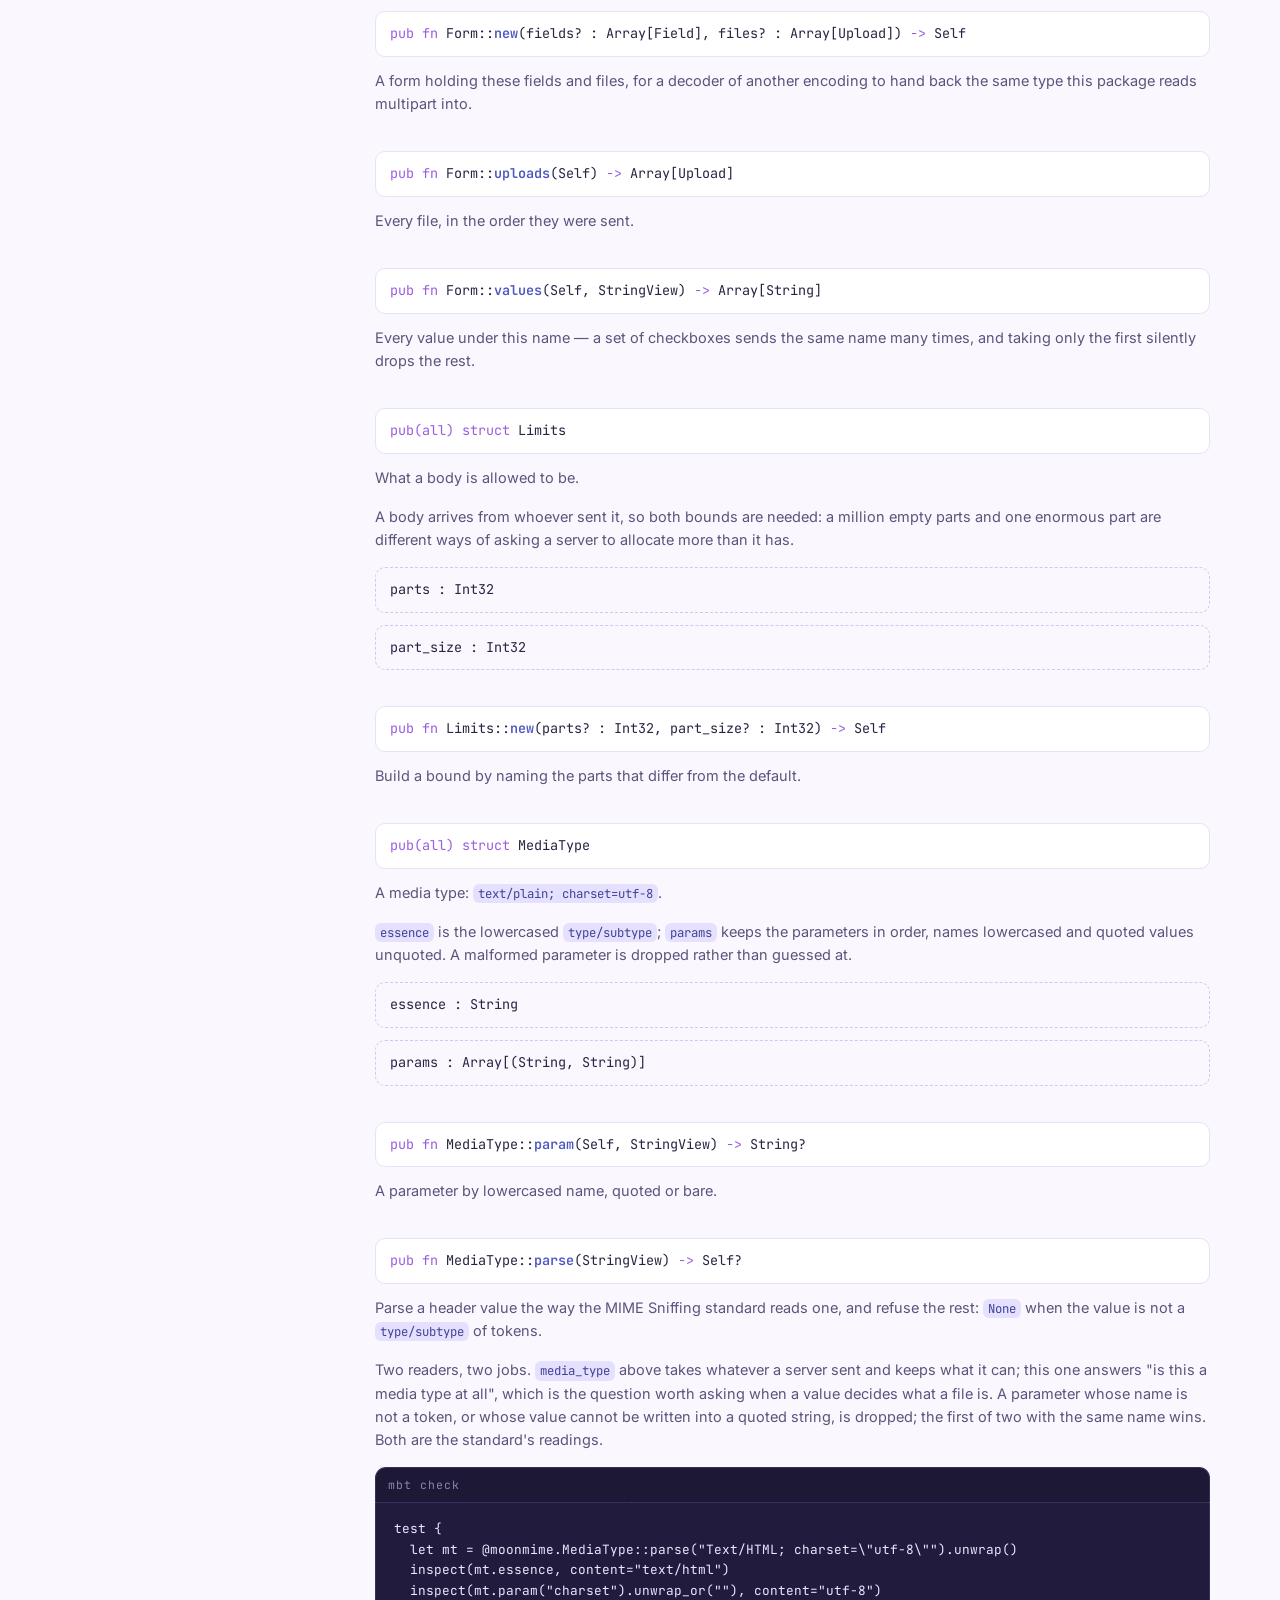
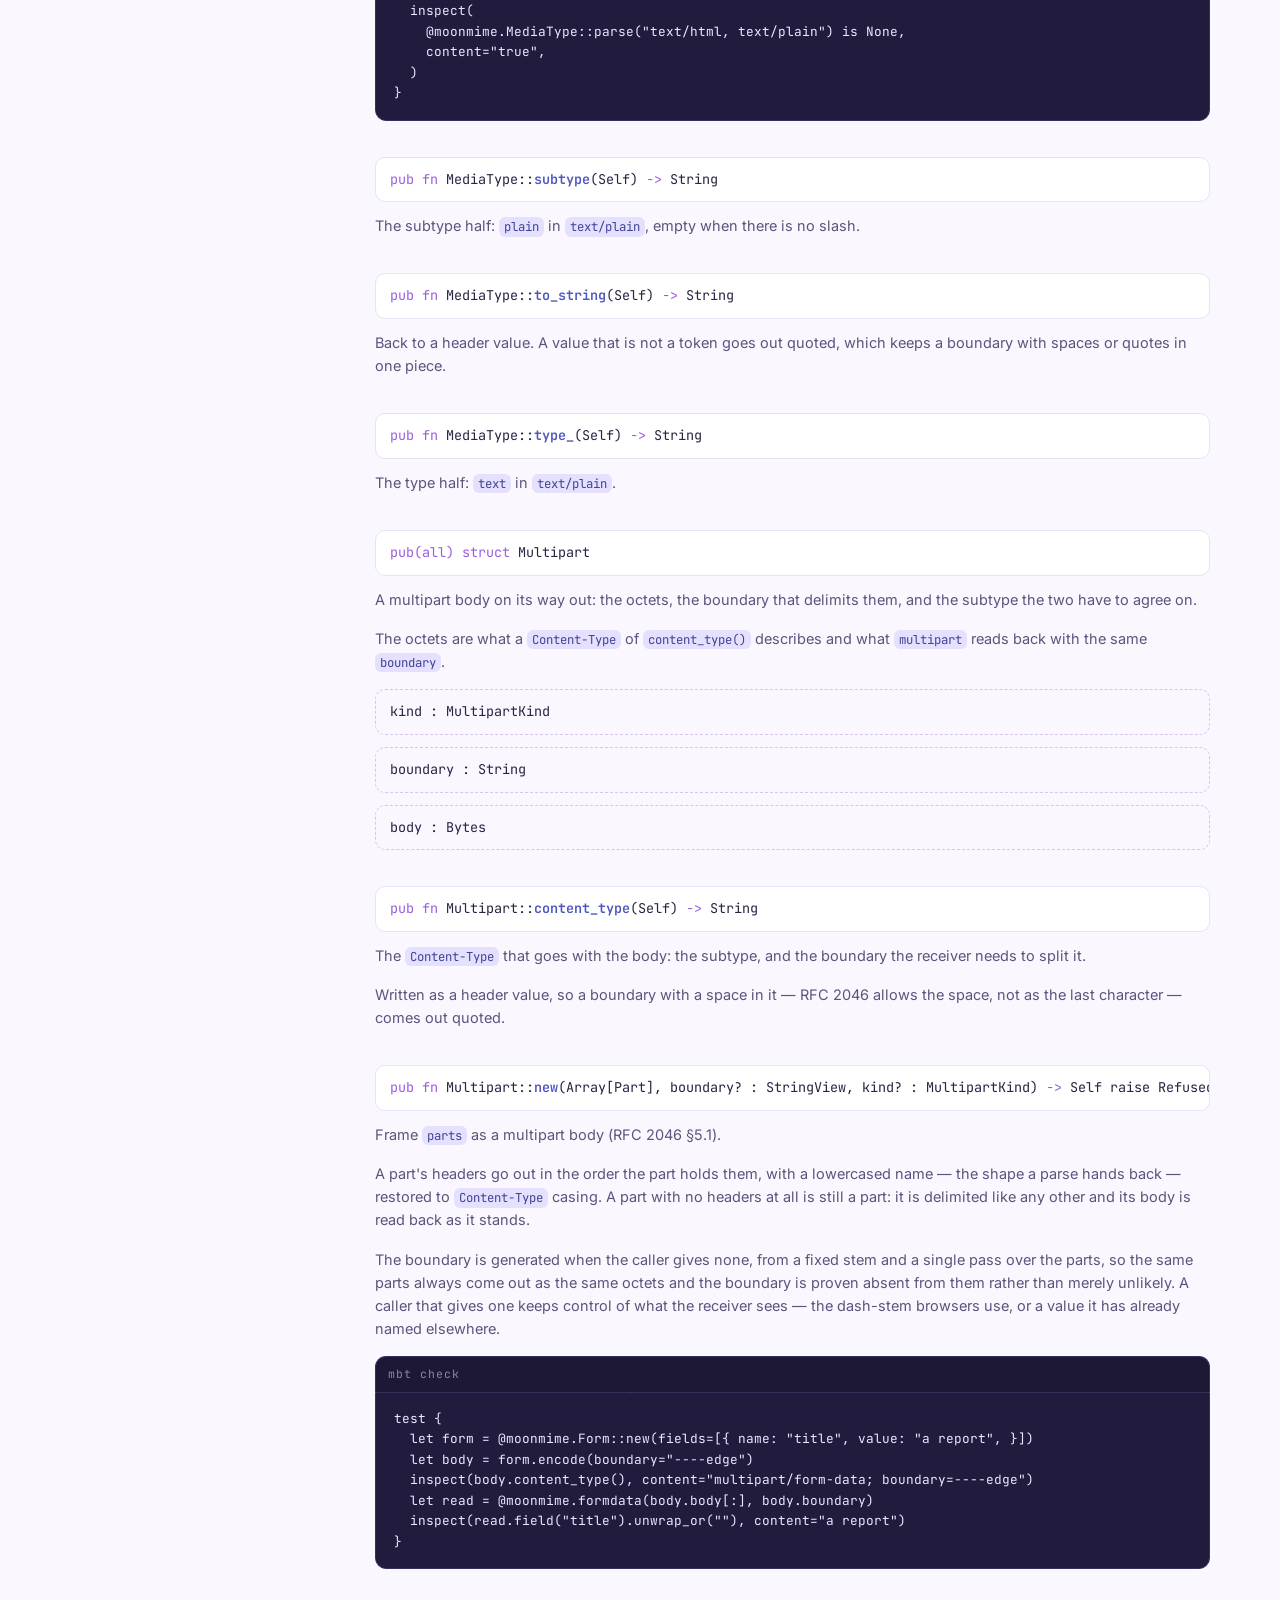
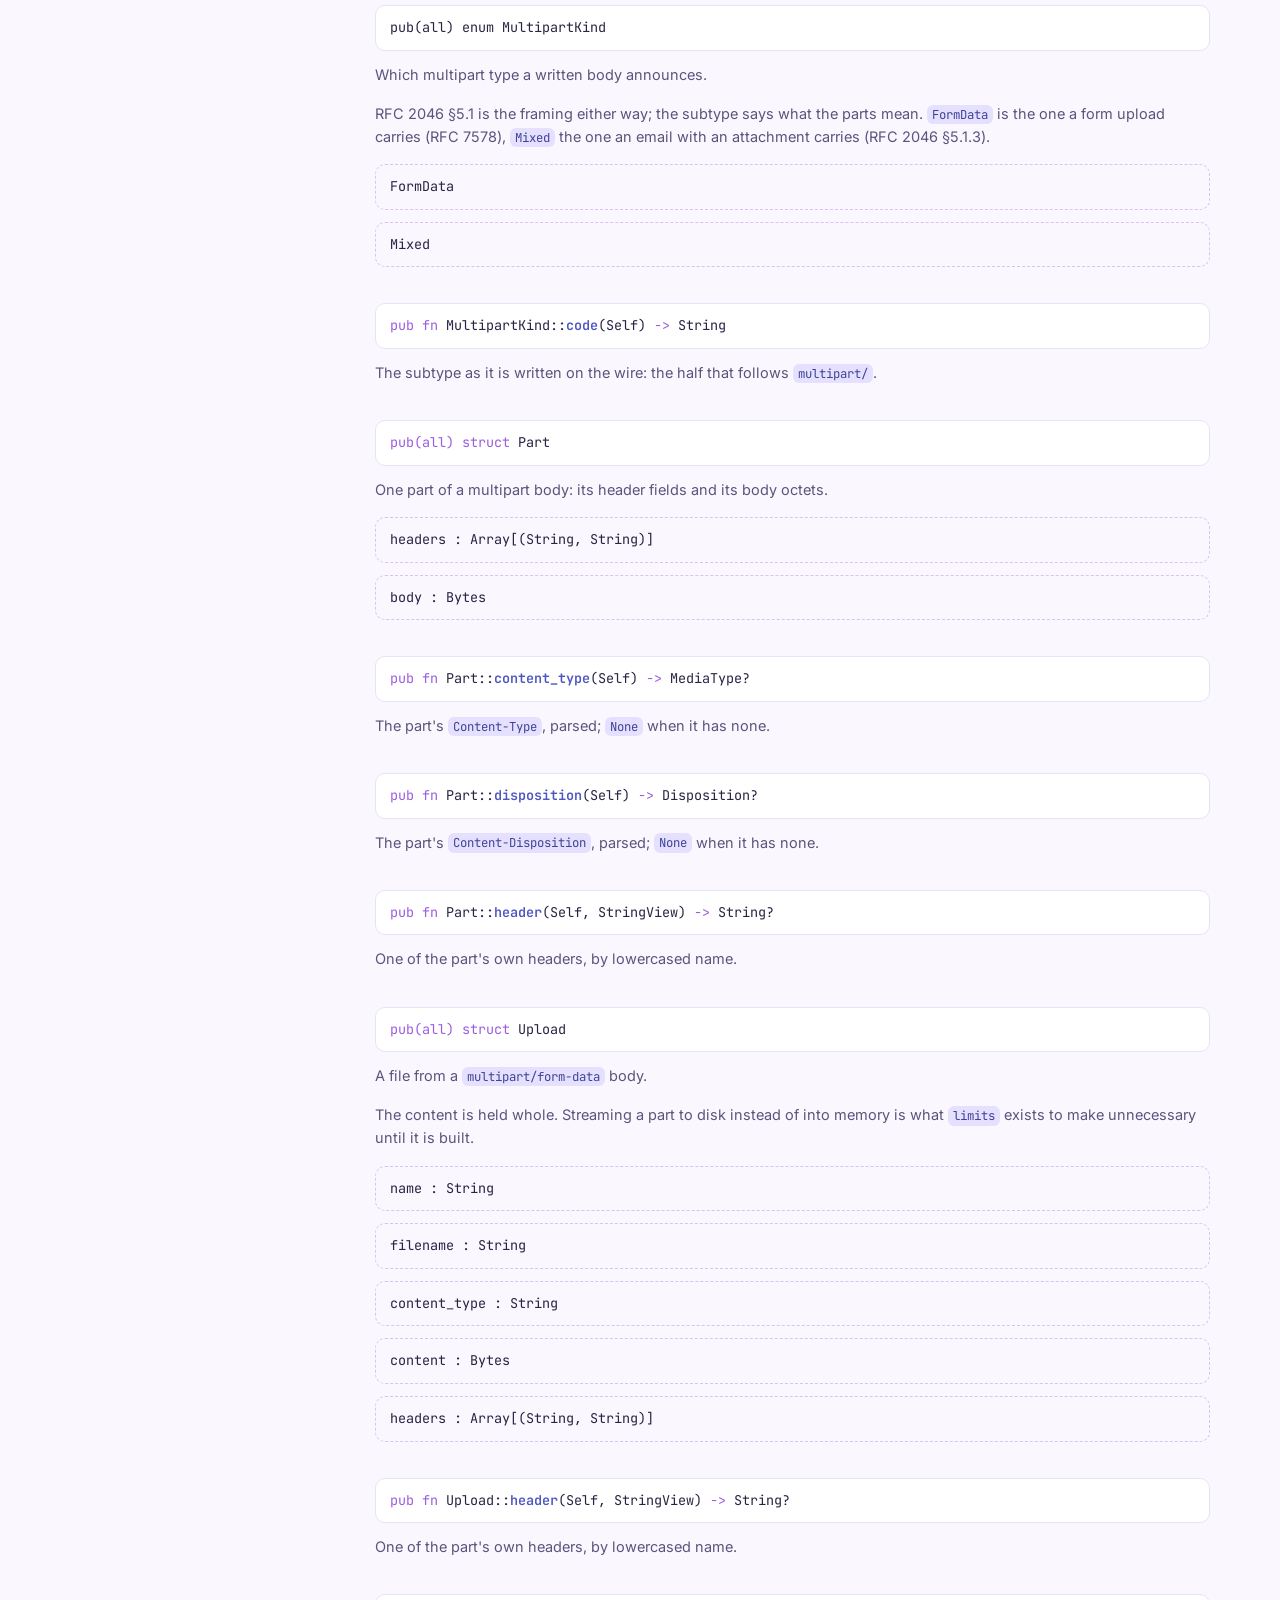
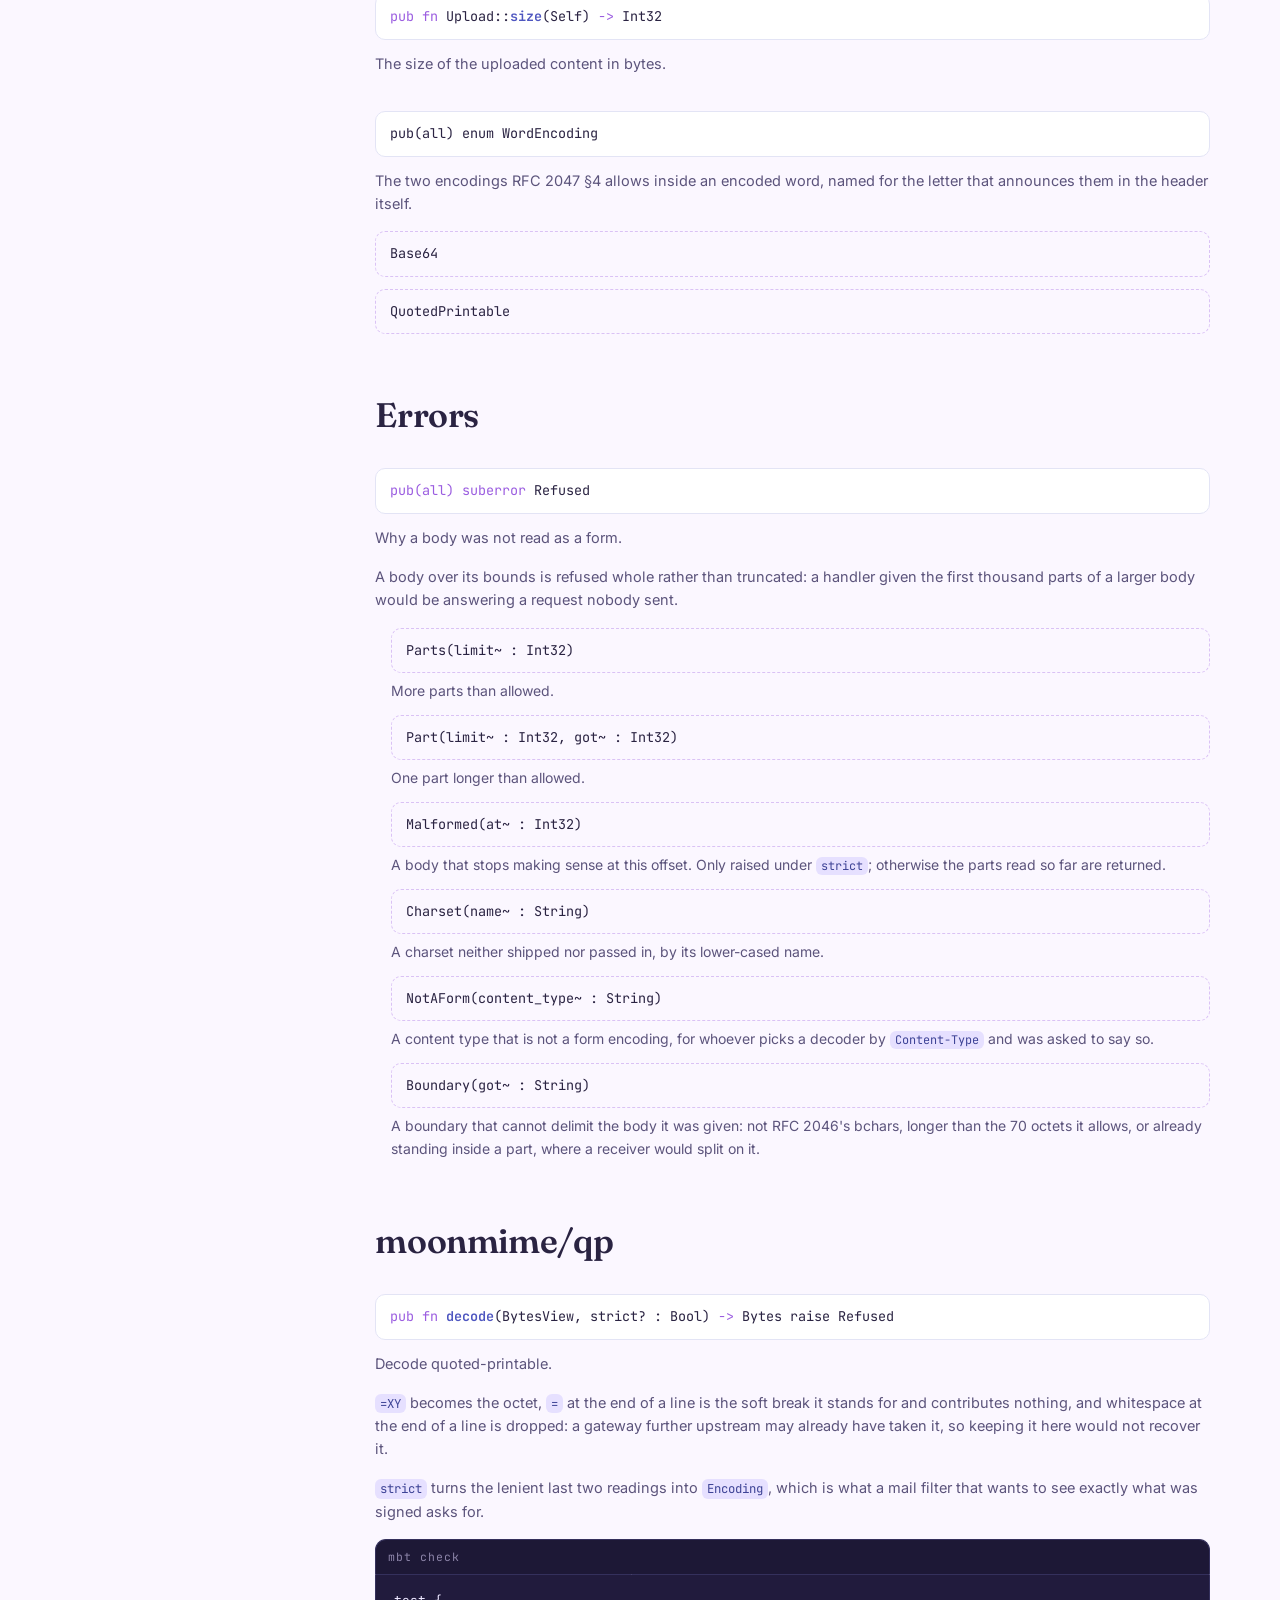
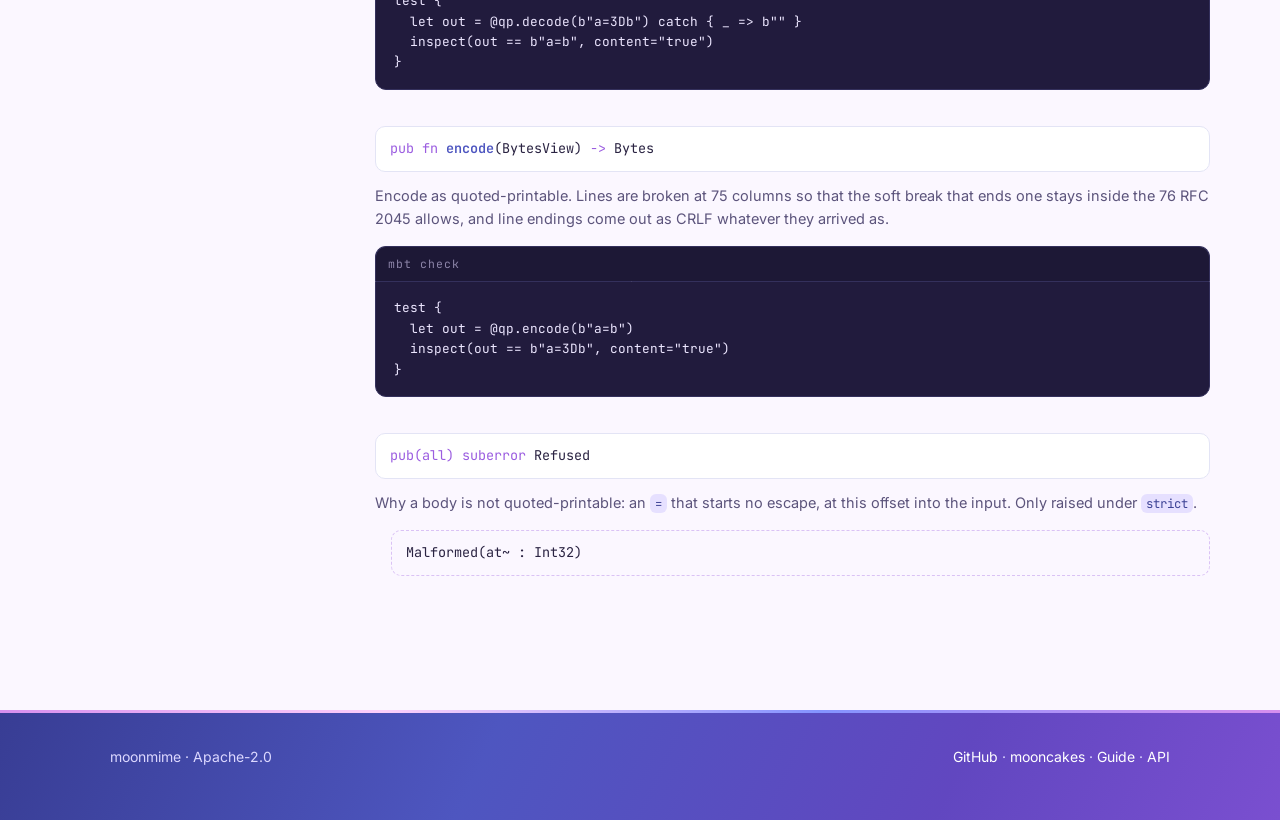
==== commit 10c3bef5: "feat(moonmime): write multipart bodies, form-data and mixed. `Form::encode` frames a form as `multip" ====
--- a/docs/api.html
+++ b/docs/api.html
@@ -59,6 +59,7 @@
 <a href="#m-Disposition-parse" class="toc-sub">Disposition.parse</a>
 <a href="#t-Field">Field</a>
 <a href="#t-Form">Form</a>
+<a href="#m-Form-encode" class="toc-sub">Form.encode</a>
 <a href="#m-Form-entries" class="toc-sub">Form.entries</a>
 <a href="#m-Form-field" class="toc-sub">Form.field</a>
 <a href="#m-Form-file" class="toc-sub">Form.file</a>
@@ -74,6 +75,11 @@
 <a href="#m-MediaType-subtype" class="toc-sub">MediaType.subtype</a>
 <a href="#m-MediaType-to_string" class="toc-sub">MediaType.to_string</a>
 <a href="#m-MediaType-type_" class="toc-sub">MediaType.type_</a>
+<a href="#t-Multipart">Multipart</a>
+<a href="#m-Multipart-content_type" class="toc-sub">Multipart.content_type</a>
+<a href="#m-Multipart-new" class="toc-sub">Multipart.new</a>
+<a href="#t-MultipartKind">MultipartKind</a>
+<a href="#m-MultipartKind-code" class="toc-sub">MultipartKind.code</a>
 <a href="#t-Part">Part</a>
 <a href="#m-Part-content_type" class="toc-sub">Part.content_type</a>
 <a href="#m-Part-disposition" class="toc-sub">Part.disposition</a>
@@ -158,6 +164,8 @@
 println(d.filename().unwrap_or(&quot;&quot;))  // résumé.txt</code></pre><div class="out">résumé.txt</div></div></div>
 <div class="api-item" id="t-Field"><div class="api-sig"><span class="kw">pub(all) struct</span> Field</div><p class="api-desc">A named text value from a form.</p><div class="api-sub"><div class="api-sig api-sig--variant">name : String</div><div class="api-sig api-sig--variant">value : String</div></div></div>
 <div class="api-item" id="t-Form"><div class="api-sig"><span class="kw">type</span> Form</div><p class="api-desc">A parsed form: its text fields and its files.</p></div>
+<div class="api-item" id="m-Form-encode"><div class="api-sig"><span class="kw">pub fn</span> Form::<span class="fn">encode</span>(Self, boundary? : StringView) <span class="kw">-&gt;</span> Multipart raise Refused</div><p class="api-desc">Write the form as a <code>multipart/form-data</code> body (RFC 7578).</p>
+<p class="api-desc">Fields go out first, then files, each in the order the form holds them: a <code>Form</code> keeps the two apart, so it cannot reproduce the interleaving of the body it was read from. A file whose name leaves ASCII is named with <code>filename*</code> (RFC 5987), the one form a receiver decodes back to the same characters.</p></div>
 <div class="api-item" id="m-Form-entries"><div class="api-sig"><span class="kw">pub fn</span> Form::<span class="fn">entries</span>(Self) <span class="kw">-&gt;</span> Array[Field]</div><p class="api-desc">Every field, in the order they were sent.</p></div>
 <div class="api-item" id="m-Form-field"><div class="api-sig"><span class="kw">pub fn</span> Form::<span class="fn">field</span>(Self, StringView) <span class="kw">-&gt;</span> String?</div><p class="api-desc">The first value under this name.</p></div>
 <div class="api-item" id="m-Form-file"><div class="api-sig"><span class="kw">pub fn</span> Form::<span class="fn">file</span>(Self, StringView) <span class="kw">-&gt;</span> Upload?</div><p class="api-desc">The first file under this name.</p></div>
@@ -185,6 +193,23 @@
 <div class="api-item" id="m-MediaType-subtype"><div class="api-sig"><span class="kw">pub fn</span> MediaType::<span class="fn">subtype</span>(Self) <span class="kw">-&gt;</span> String</div><p class="api-desc">The subtype half: <code>plain</code> in <code>text/plain</code>, empty when there is no slash.</p></div>
 <div class="api-item" id="m-MediaType-to_string"><div class="api-sig"><span class="kw">pub fn</span> MediaType::<span class="fn">to_string</span>(Self) <span class="kw">-&gt;</span> String</div><p class="api-desc">Back to a header value. A value that is not a token goes out quoted, which keeps a boundary with spaces or quotes in one piece.</p></div>
 <div class="api-item" id="m-MediaType-type_"><div class="api-sig"><span class="kw">pub fn</span> MediaType::<span class="fn">type_</span>(Self) <span class="kw">-&gt;</span> String</div><p class="api-desc">The type half: <code>text</code> in <code>text/plain</code>.</p></div>
+<div class="api-item" id="t-Multipart"><div class="api-sig"><span class="kw">pub(all) struct</span> Multipart</div><p class="api-desc">A multipart body on its way out: the octets, the boundary that delimits them, and the subtype the two have to agree on.</p>
+<p class="api-desc">The octets are what a <code>Content-Type</code> of <code>content_type()</code> describes and what <code>multipart</code> reads back with the same <code>boundary</code>.</p><div class="api-sub"><div class="api-sig api-sig--variant">kind : MultipartKind</div><div class="api-sig api-sig--variant">boundary : String</div><div class="api-sig api-sig--variant">body : Bytes</div></div></div>
+<div class="api-item" id="m-Multipart-content_type"><div class="api-sig"><span class="kw">pub fn</span> Multipart::<span class="fn">content_type</span>(Self) <span class="kw">-&gt;</span> String</div><p class="api-desc">The <code>Content-Type</code> that goes with the body: the subtype, and the boundary the receiver needs to split it.</p>
+<p class="api-desc">Written as a header value, so a boundary with a space in it — RFC 2046 allows the space, not as the last character — comes out quoted.</p></div>
+<div class="api-item" id="m-Multipart-new"><div class="api-sig"><span class="kw">pub fn</span> Multipart::<span class="fn">new</span>(Array[Part], boundary? : StringView, kind? : MultipartKind) <span class="kw">-&gt;</span> Self raise Refused</div><p class="api-desc">Frame <code>parts</code> as a multipart body (RFC 2046 §5.1).</p>
+<p class="api-desc">A part&#x27;s headers go out in the order the part holds them, with a lowercased name — the shape a parse hands back — restored to <code>Content-Type</code> casing. A part with no headers at all is still a part: it is delimited like any other and its body is read back as it stands.</p>
+<p class="api-desc">The boundary is generated when the caller gives none, from a fixed stem and a single pass over the parts, so the same parts always come out as the same octets and the boundary is proven absent from them rather than merely unlikely. A caller that gives one keeps control of what the receiver sees — the dash-stem browsers use, or a value it has already named elsewhere.</p>
+<div class="codeblock"><div class="codeblock__bar"><span>mbt check</span></div><pre><code>test {
+  let form = @moonmime.Form::new(fields=[{ name: &quot;title&quot;, value: &quot;a report&quot;, }])
+  let body = form.encode(boundary=&quot;----edge&quot;)
+  inspect(body.content_type(), content=&quot;multipart/form-data; boundary=----edge&quot;)
+  let read = @moonmime.formdata(body.body[:], body.boundary)
+  inspect(read.field(&quot;title&quot;).unwrap_or(&quot;&quot;), content=&quot;a report&quot;)
+}</code></pre></div></div>
+<div class="api-item" id="t-MultipartKind"><div class="api-sig">pub(all) enum MultipartKind</div><p class="api-desc">Which multipart type a written body announces.</p>
+<p class="api-desc">RFC 2046 §5.1 is the framing either way; the subtype says what the parts mean. <code>FormData</code> is the one a form upload carries (RFC 7578), <code>Mixed</code> the one an email with an attachment carries (RFC 2046 §5.1.3).</p><div class="api-sub"><div class="api-sig api-sig--variant">FormData</div><div class="api-sig api-sig--variant">Mixed</div></div></div>
+<div class="api-item" id="m-MultipartKind-code"><div class="api-sig"><span class="kw">pub fn</span> MultipartKind::<span class="fn">code</span>(Self) <span class="kw">-&gt;</span> String</div><p class="api-desc">The subtype as it is written on the wire: the half that follows <code>multipart/</code>.</p></div>
 <div class="api-item" id="t-Part"><div class="api-sig"><span class="kw">pub(all) struct</span> Part</div><p class="api-desc">One part of a multipart body: its header fields and its body octets.</p><div class="api-sub"><div class="api-sig api-sig--variant">headers : Array[(String, String)]</div><div class="api-sig api-sig--variant">body : Bytes</div></div></div>
 <div class="api-item" id="m-Part-content_type"><div class="api-sig"><span class="kw">pub fn</span> Part::<span class="fn">content_type</span>(Self) <span class="kw">-&gt;</span> MediaType?</div><p class="api-desc">The part&#x27;s <code>Content-Type</code>, parsed; <code>None</code> when it has none.</p></div>
 <div class="api-item" id="m-Part-disposition"><div class="api-sig"><span class="kw">pub fn</span> Part::<span class="fn">disposition</span>(Self) <span class="kw">-&gt;</span> Disposition?</div><p class="api-desc">The part&#x27;s <code>Content-Disposition</code>, parsed; <code>None</code> when it has none.</p></div>
@@ -197,7 +222,7 @@
 </div>
 <div class="api-group"><h2 id="errors">Errors</h2>
 <div class="api-item" id="t-Refused"><div class="api-sig"><span class="kw">pub(all) suberror</span> Refused</div><p class="api-desc">Why a body was not read as a form.</p>
-<p class="api-desc">A body over its bounds is refused whole rather than truncated: a handler given the first thousand parts of a larger body would be answering a request nobody sent.</p><div class="api-sub"><div class="api-var"><div class="api-sig api-sig--variant">Parts(limit~ : Int32)</div><div class="api-vdoc"><p class="api-desc">More parts than allowed.</p></div></div><div class="api-var"><div class="api-sig api-sig--variant">Part(limit~ : Int32, got~ : Int32)</div><div class="api-vdoc"><p class="api-desc">One part longer than allowed.</p></div></div><div class="api-var"><div class="api-sig api-sig--variant">Malformed(at~ : Int32)</div><div class="api-vdoc"><p class="api-desc">A body that stops making sense at this offset. Only raised under <code>strict</code>; otherwise the parts read so far are returned.</p></div></div><div class="api-var"><div class="api-sig api-sig--variant">Charset(name~ : String)</div><div class="api-vdoc"><p class="api-desc">A charset neither shipped nor passed in, by its lower-cased name.</p></div></div><div class="api-var"><div class="api-sig api-sig--variant">NotAForm(content_type~ : String)</div><div class="api-vdoc"><p class="api-desc">A content type that is not a form encoding, for whoever picks a decoder by <code>Content-Type</code> and was asked to say so.</p></div></div></div></div>
+<p class="api-desc">A body over its bounds is refused whole rather than truncated: a handler given the first thousand parts of a larger body would be answering a request nobody sent.</p><div class="api-sub"><div class="api-var"><div class="api-sig api-sig--variant">Parts(limit~ : Int32)</div><div class="api-vdoc"><p class="api-desc">More parts than allowed.</p></div></div><div class="api-var"><div class="api-sig api-sig--variant">Part(limit~ : Int32, got~ : Int32)</div><div class="api-vdoc"><p class="api-desc">One part longer than allowed.</p></div></div><div class="api-var"><div class="api-sig api-sig--variant">Malformed(at~ : Int32)</div><div class="api-vdoc"><p class="api-desc">A body that stops making sense at this offset. Only raised under <code>strict</code>; otherwise the parts read so far are returned.</p></div></div><div class="api-var"><div class="api-sig api-sig--variant">Charset(name~ : String)</div><div class="api-vdoc"><p class="api-desc">A charset neither shipped nor passed in, by its lower-cased name.</p></div></div><div class="api-var"><div class="api-sig api-sig--variant">NotAForm(content_type~ : String)</div><div class="api-vdoc"><p class="api-desc">A content type that is not a form encoding, for whoever picks a decoder by <code>Content-Type</code> and was asked to say so.</p></div></div><div class="api-var"><div class="api-sig api-sig--variant">Boundary(got~ : String)</div><div class="api-vdoc"><p class="api-desc">A boundary that cannot delimit the body it was given: not RFC 2046&#x27;s bchars, longer than the 70 octets it allows, or already standing inside a part, where a receiver would split on it.</p></div></div></div></div>
 </div>
 <div class="api-group"><h2 id="qp">moonmime/qp</h2>
 <div class="api-item" id="qp-v-decode"><div class="api-sig"><span class="kw">pub fn</span> <span class="fn">decode</span>(BytesView, strict? : Bool) <span class="kw">-&gt;</span> Bytes raise Refused</div><p class="api-desc">Decode quoted-printable.</p>
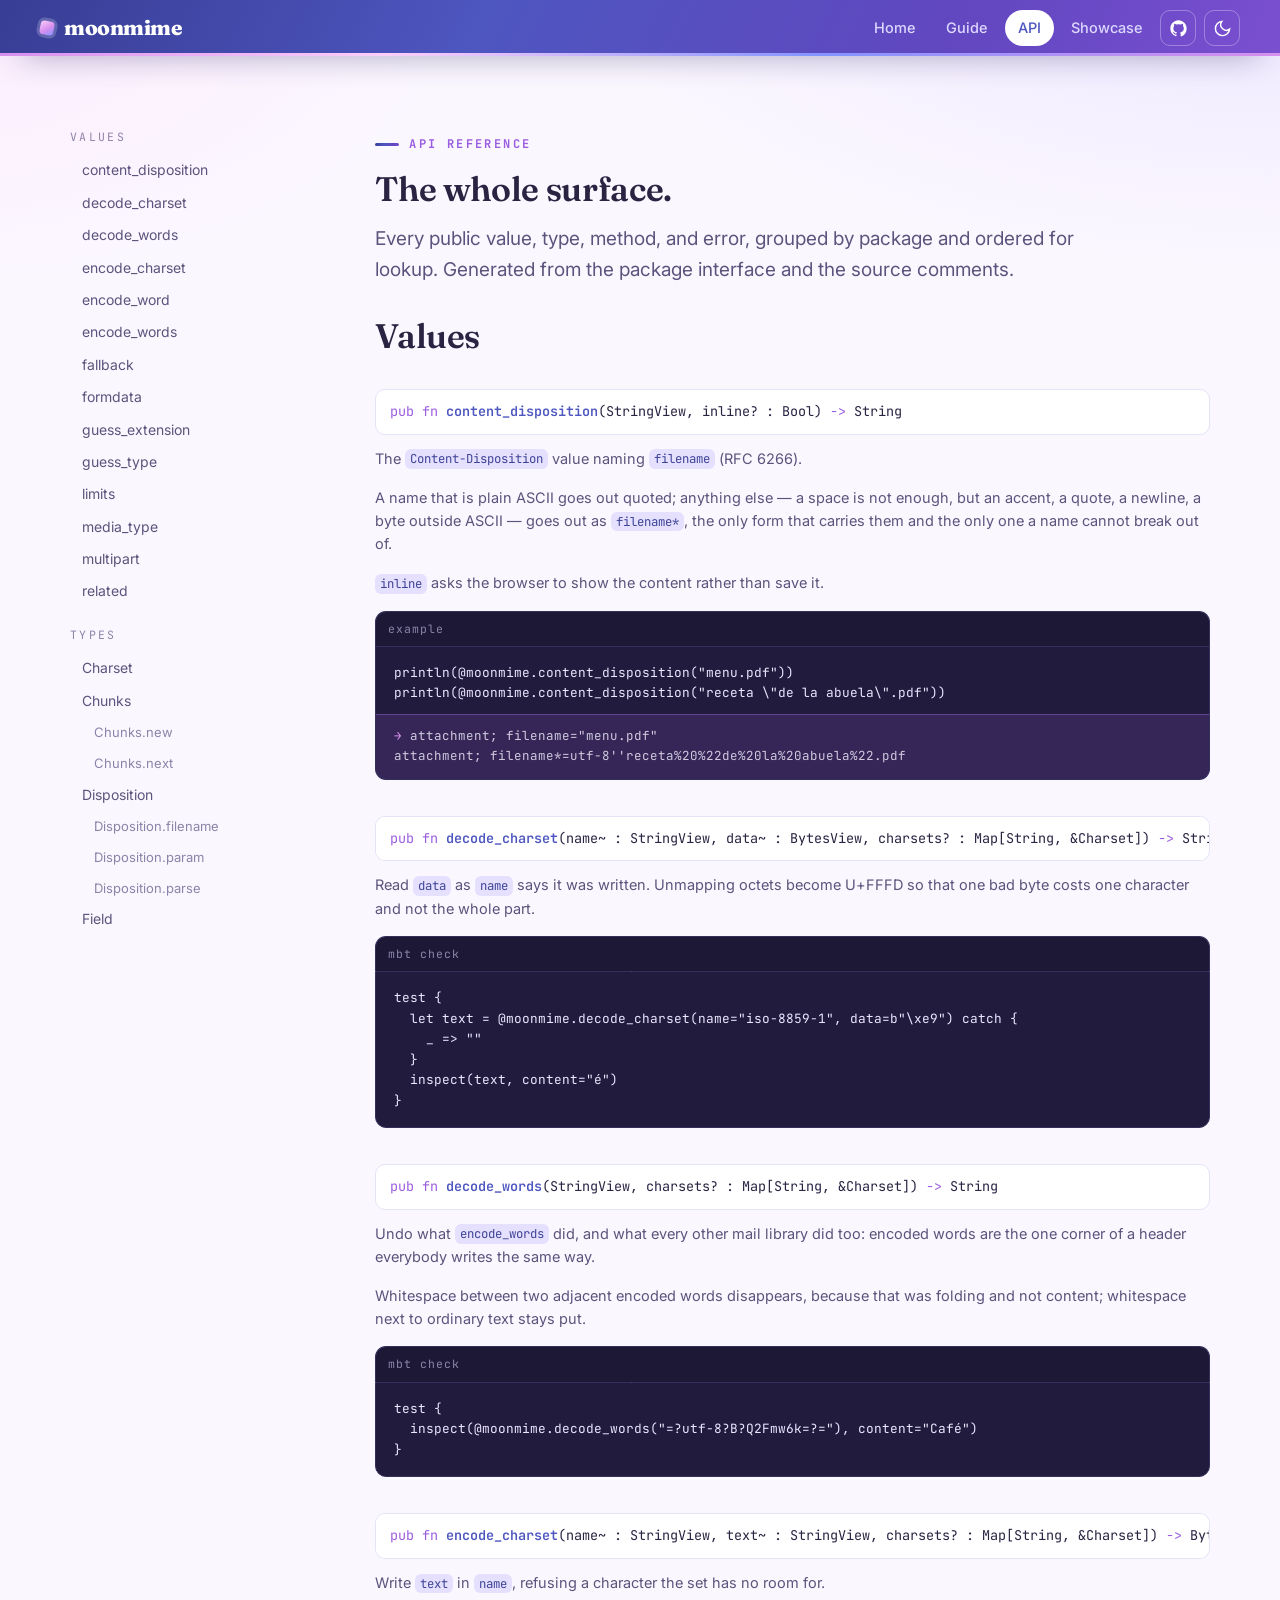
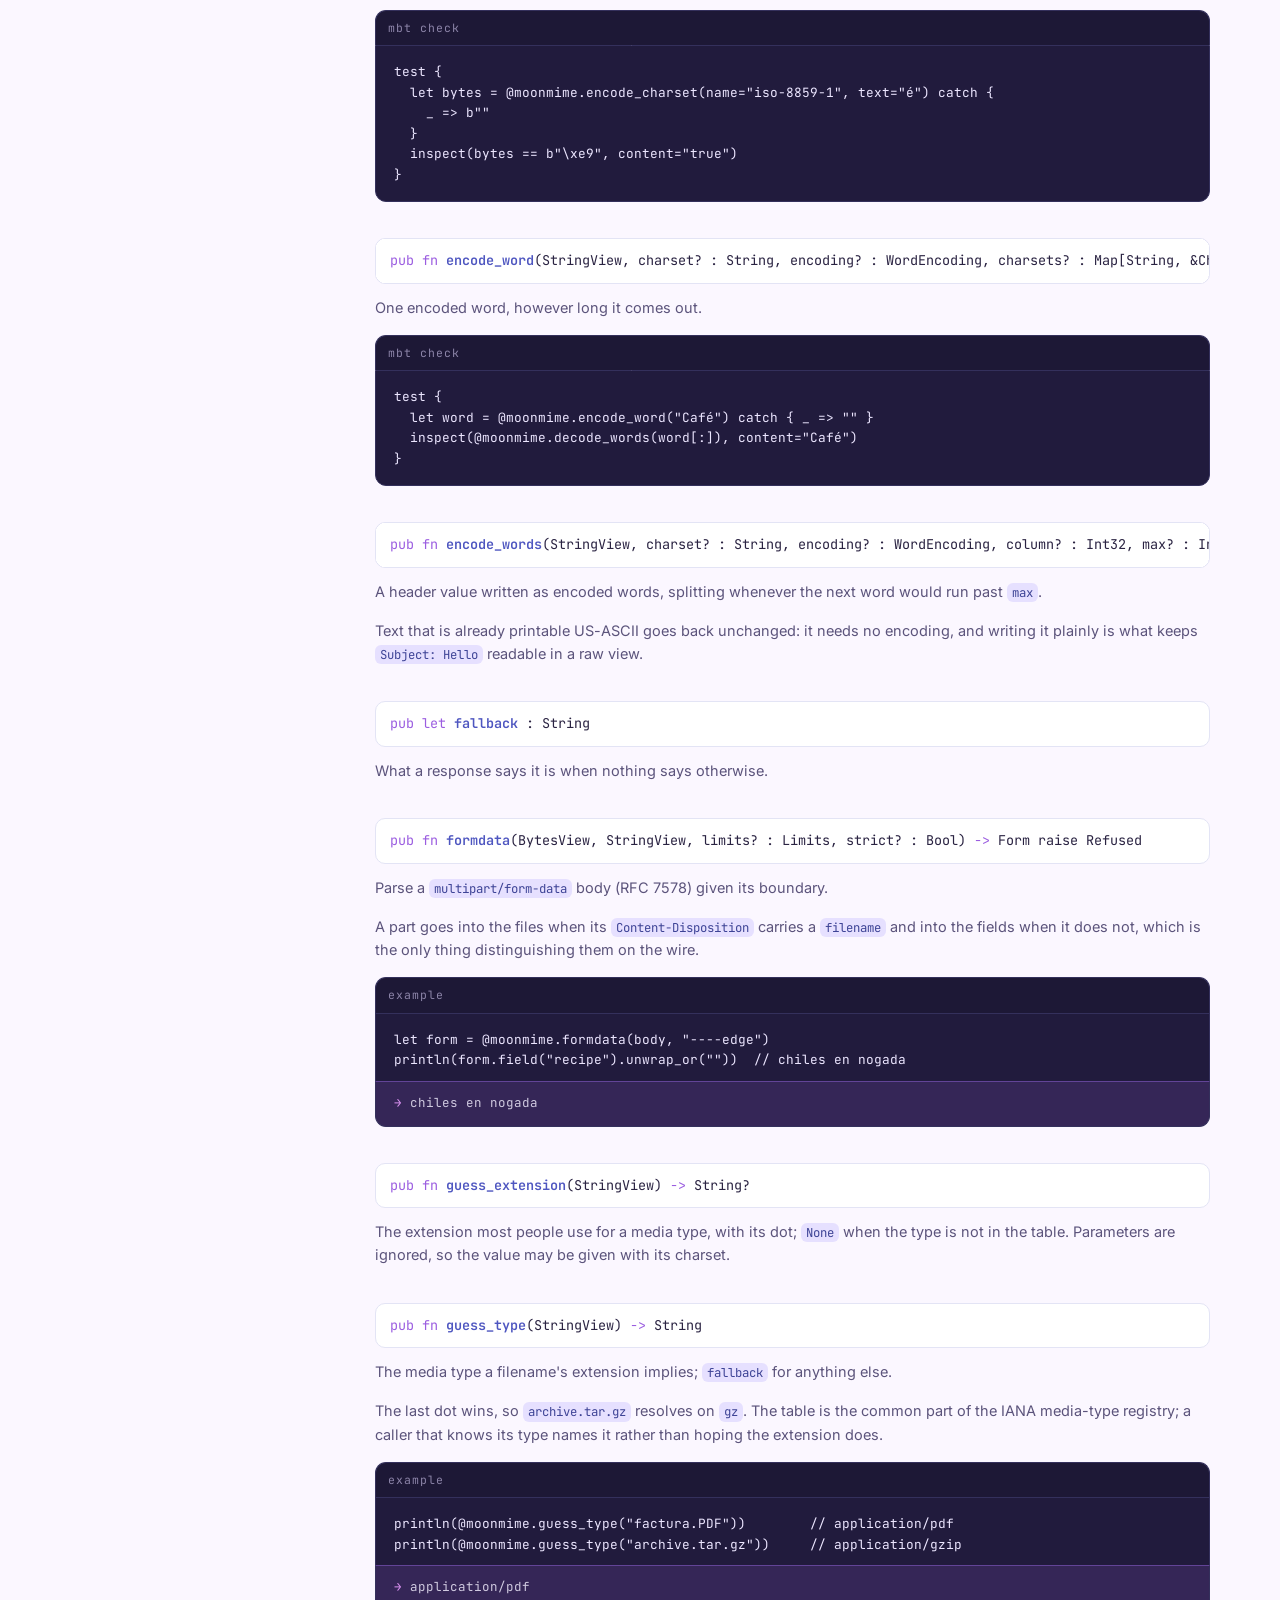
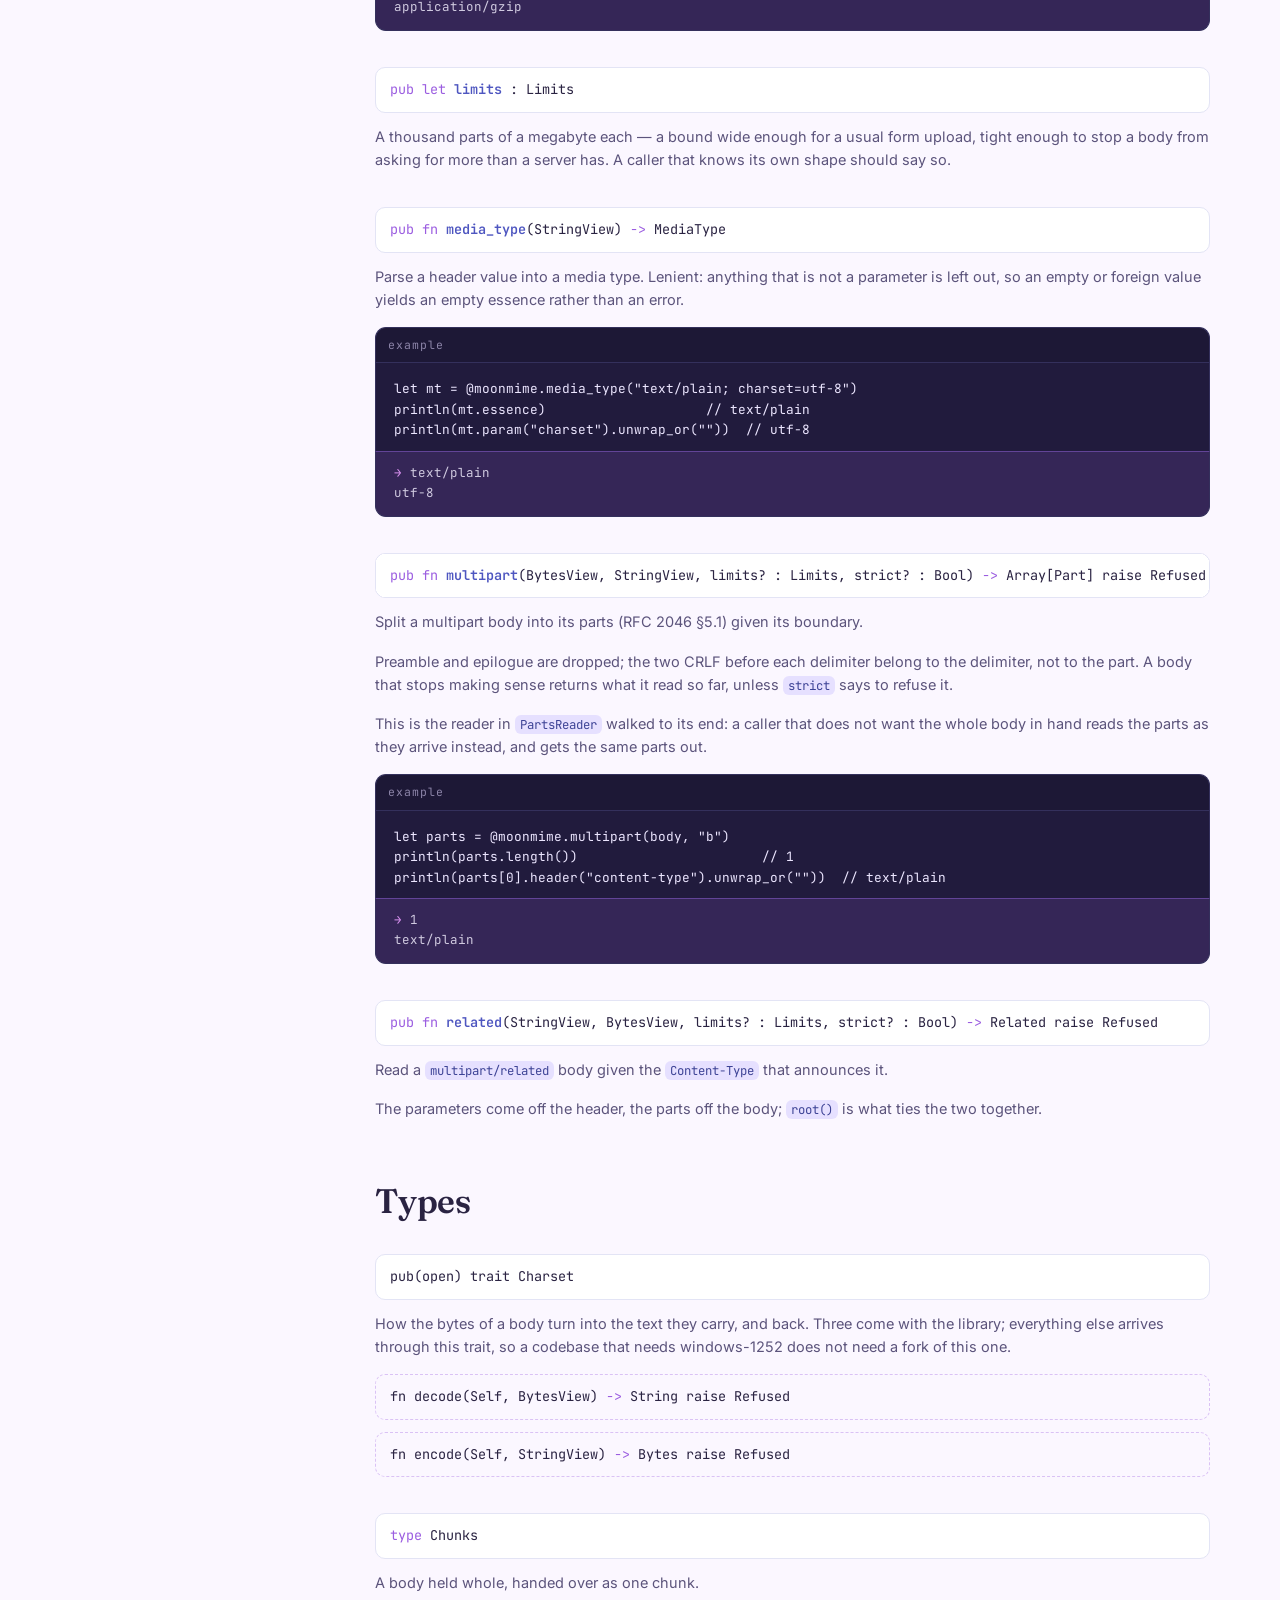
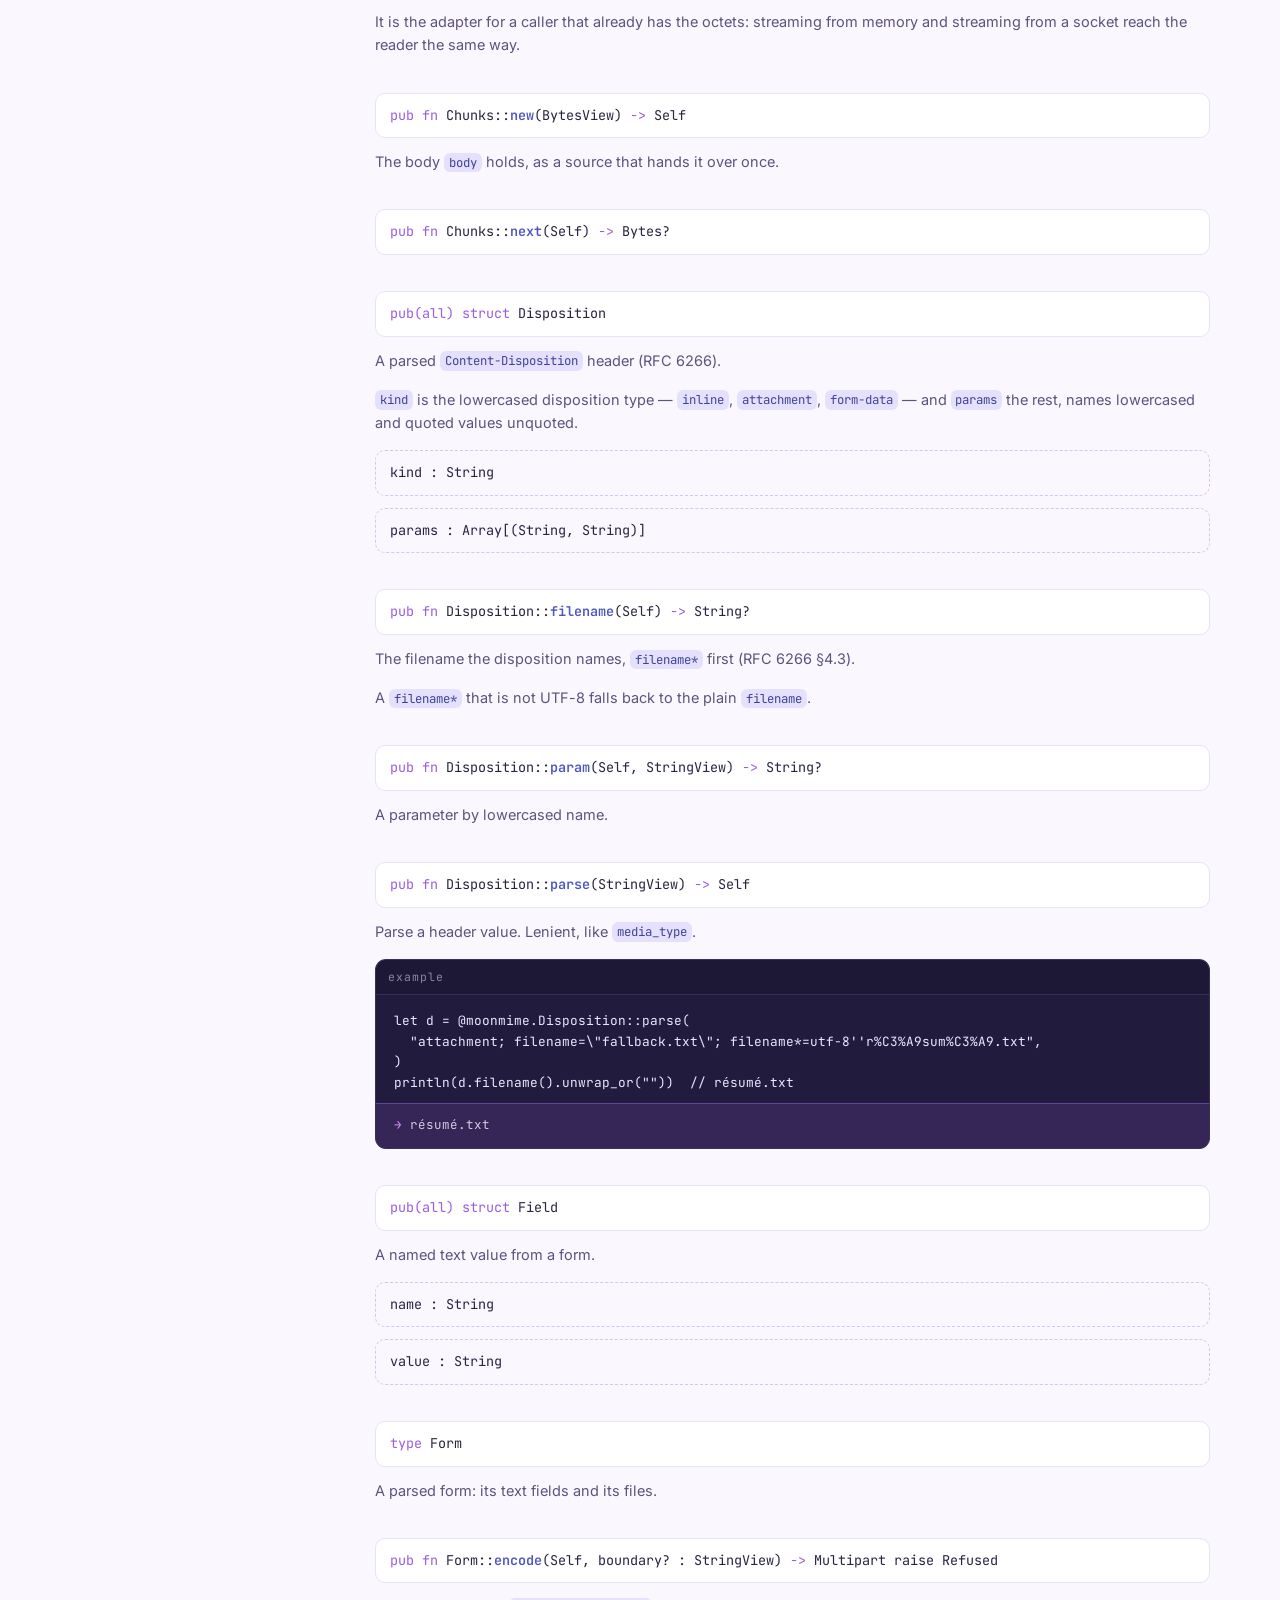
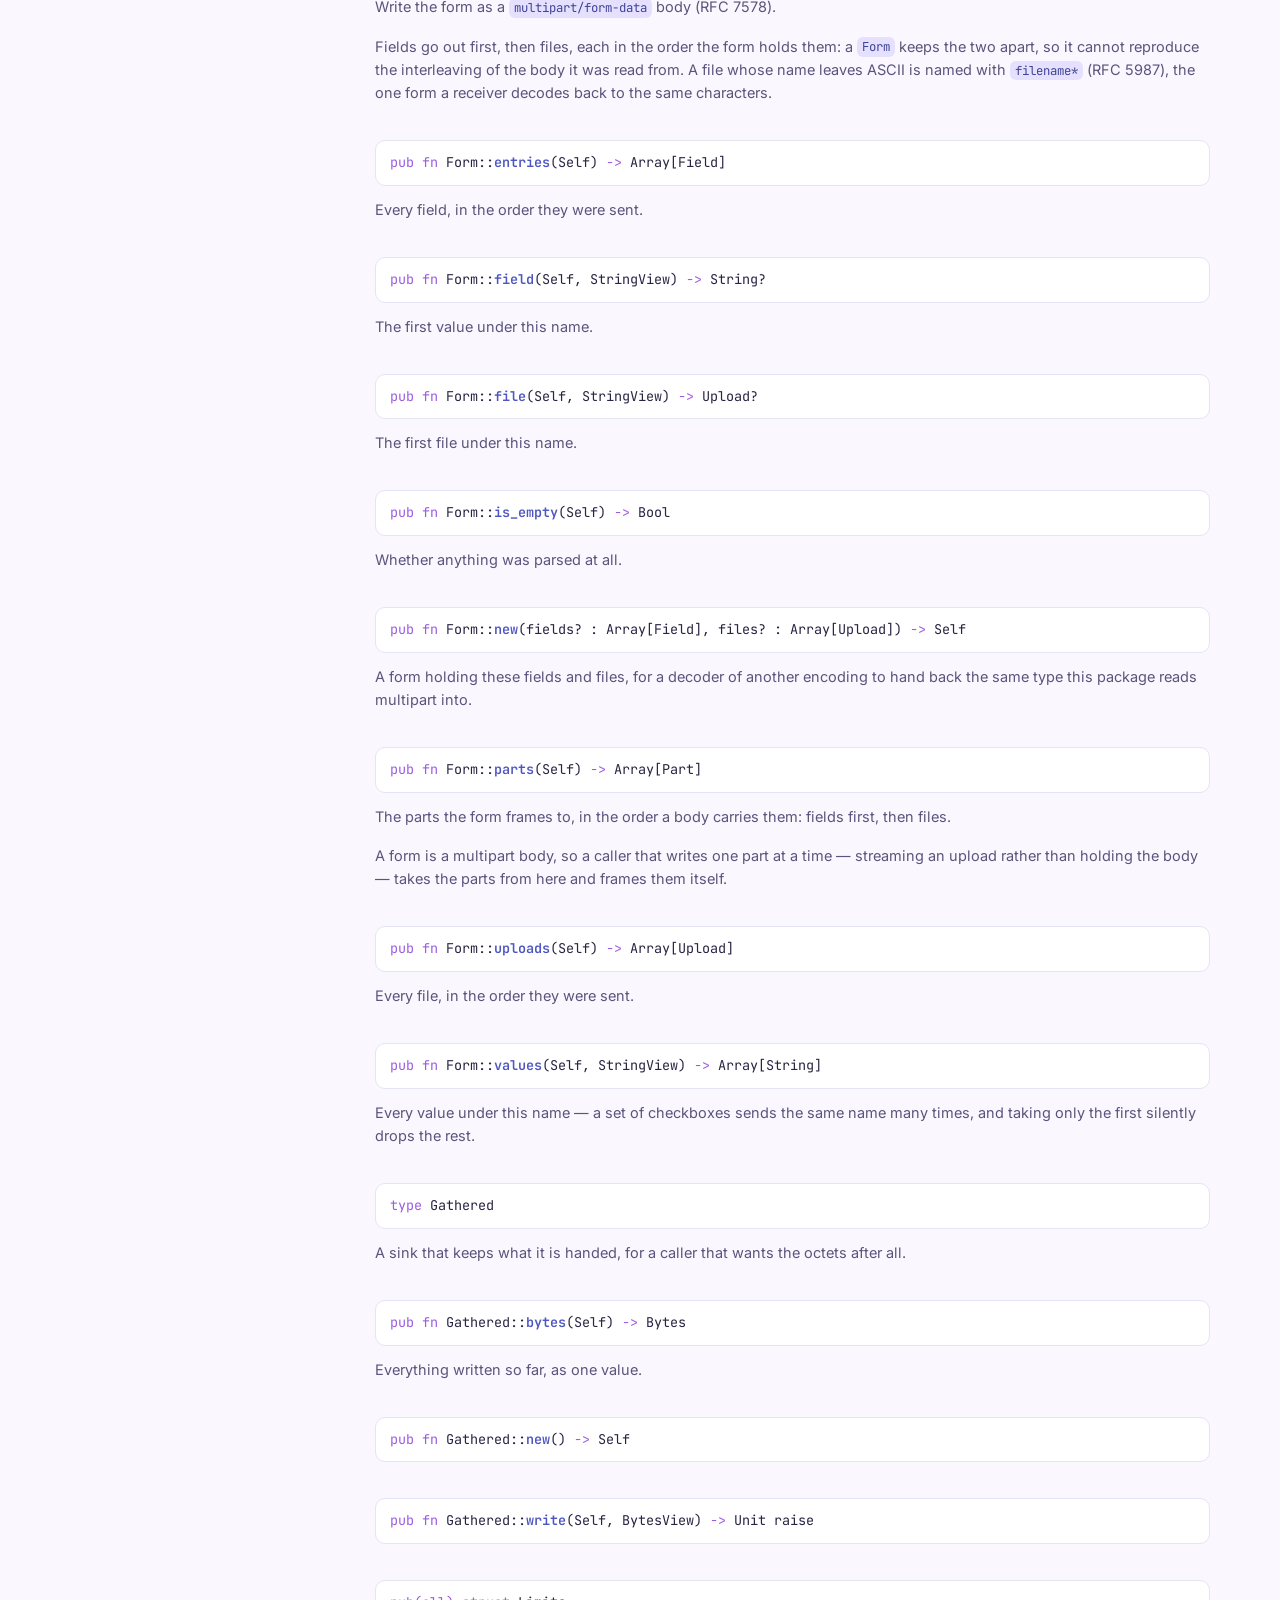
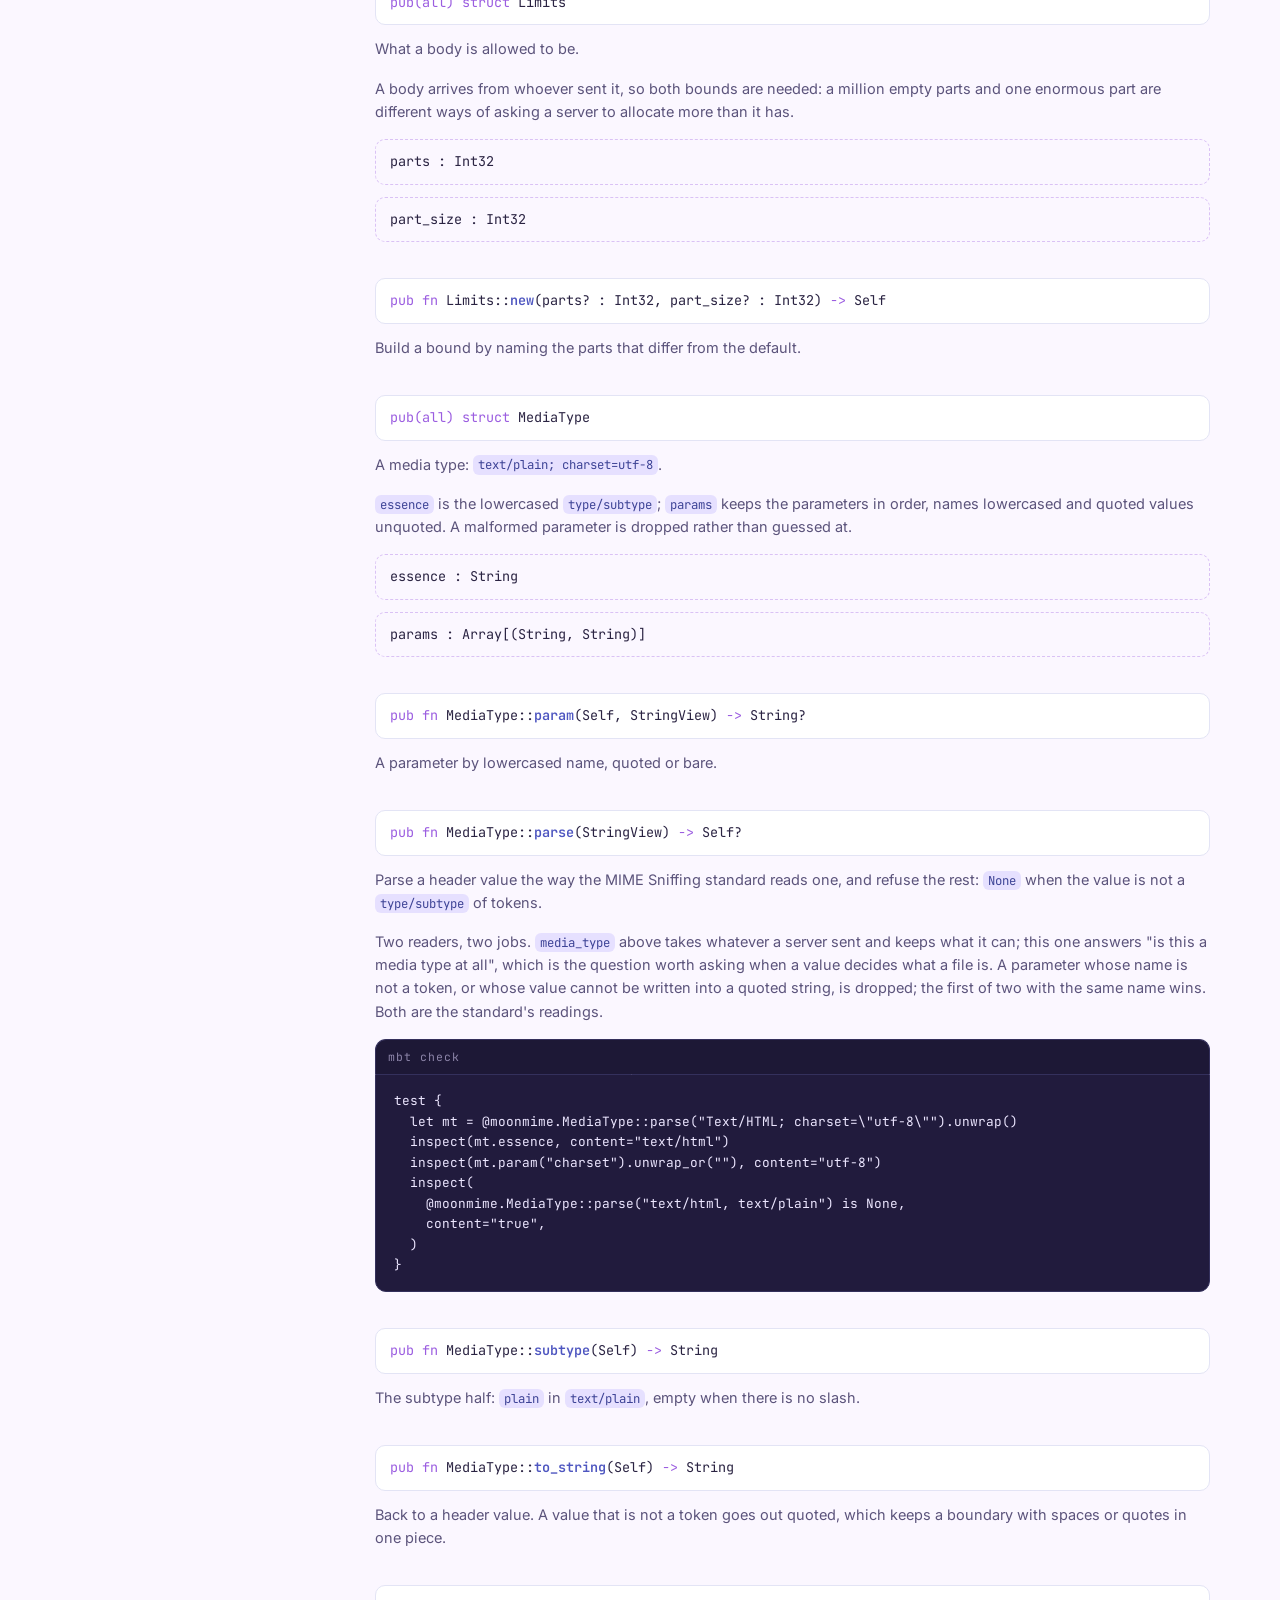
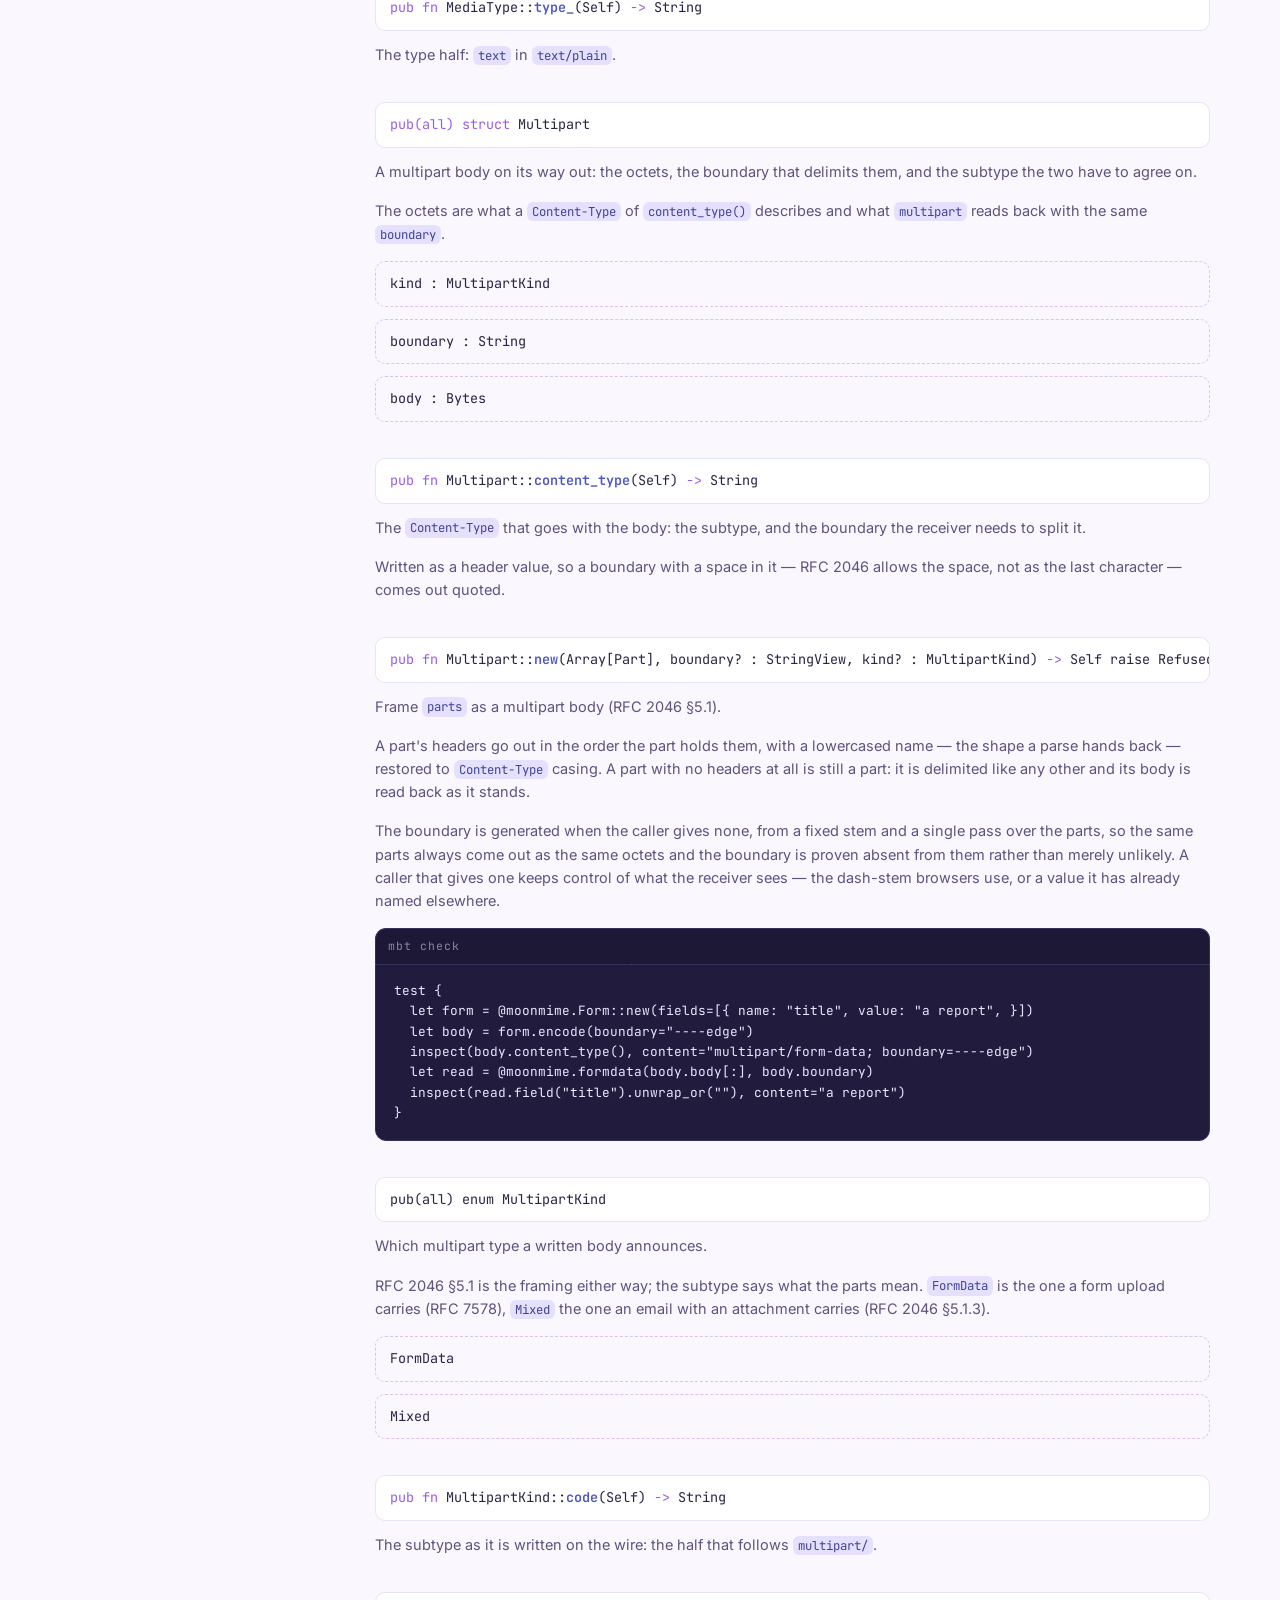
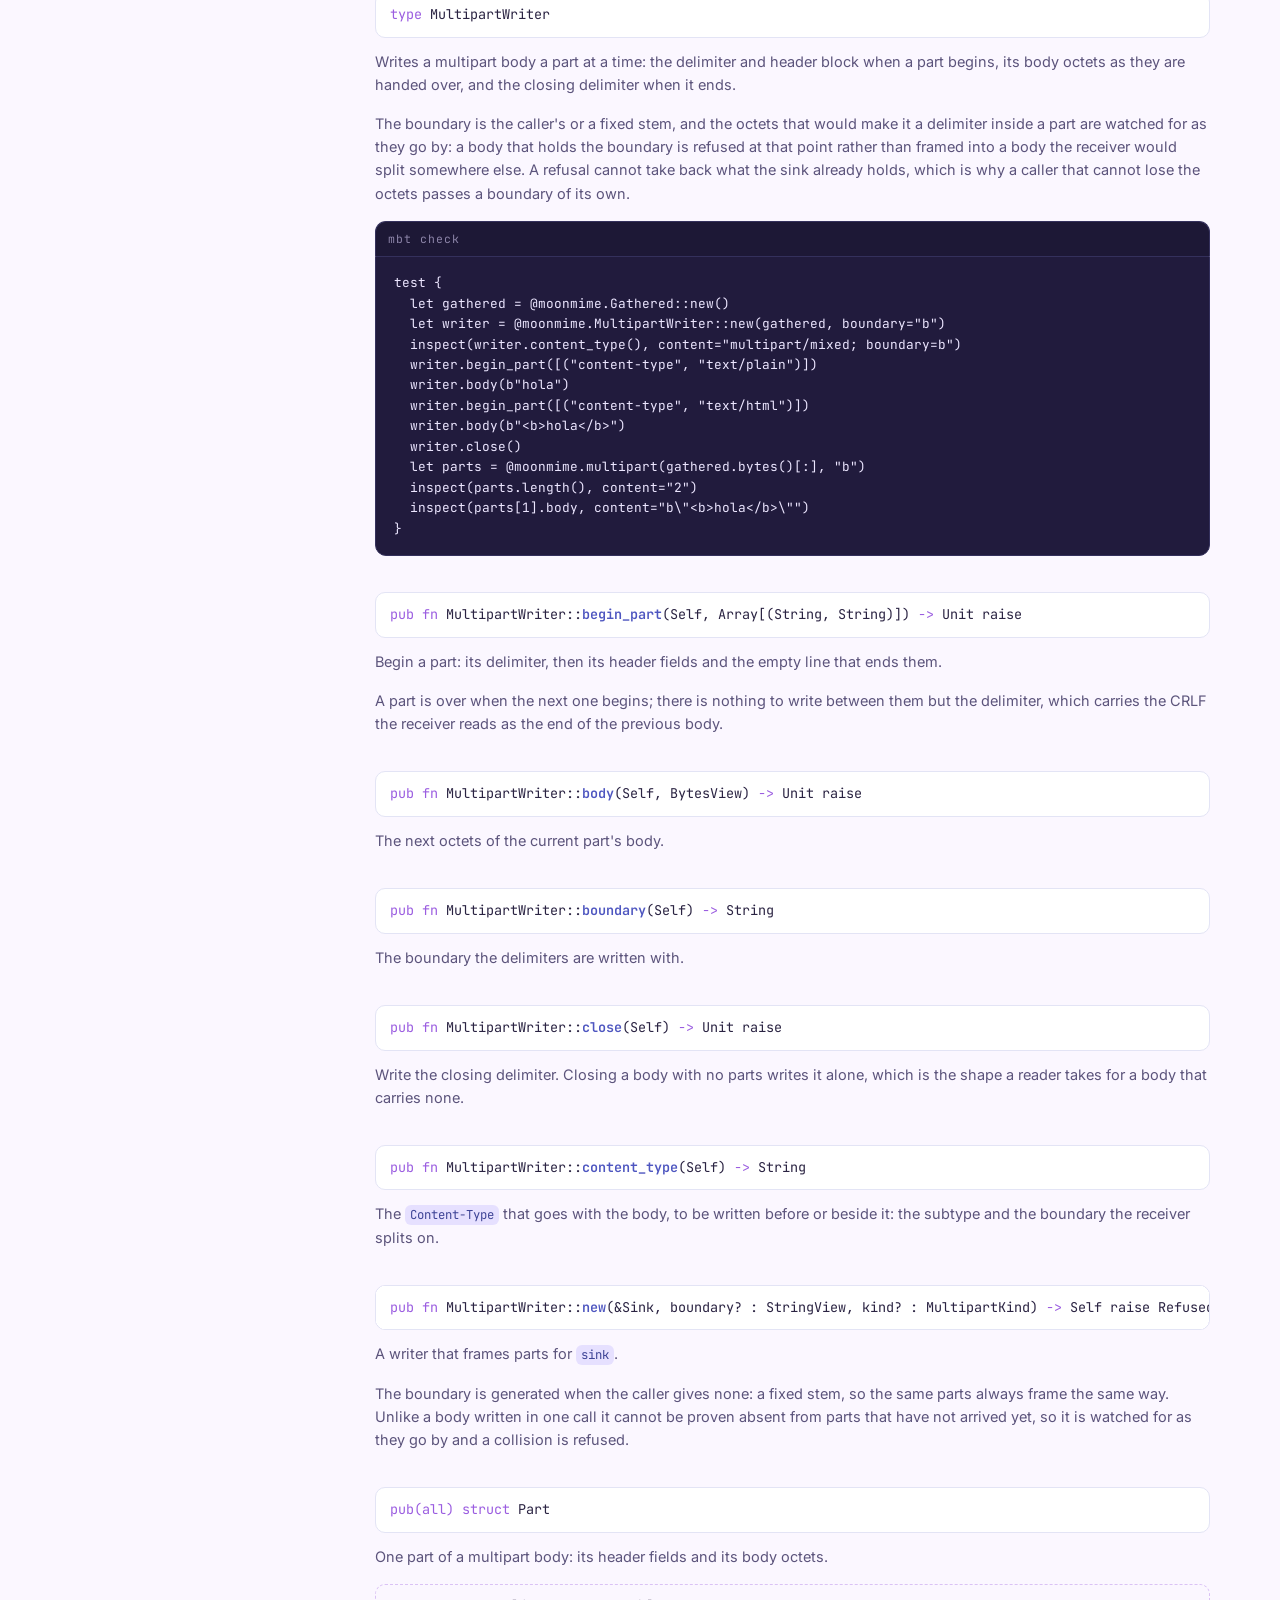
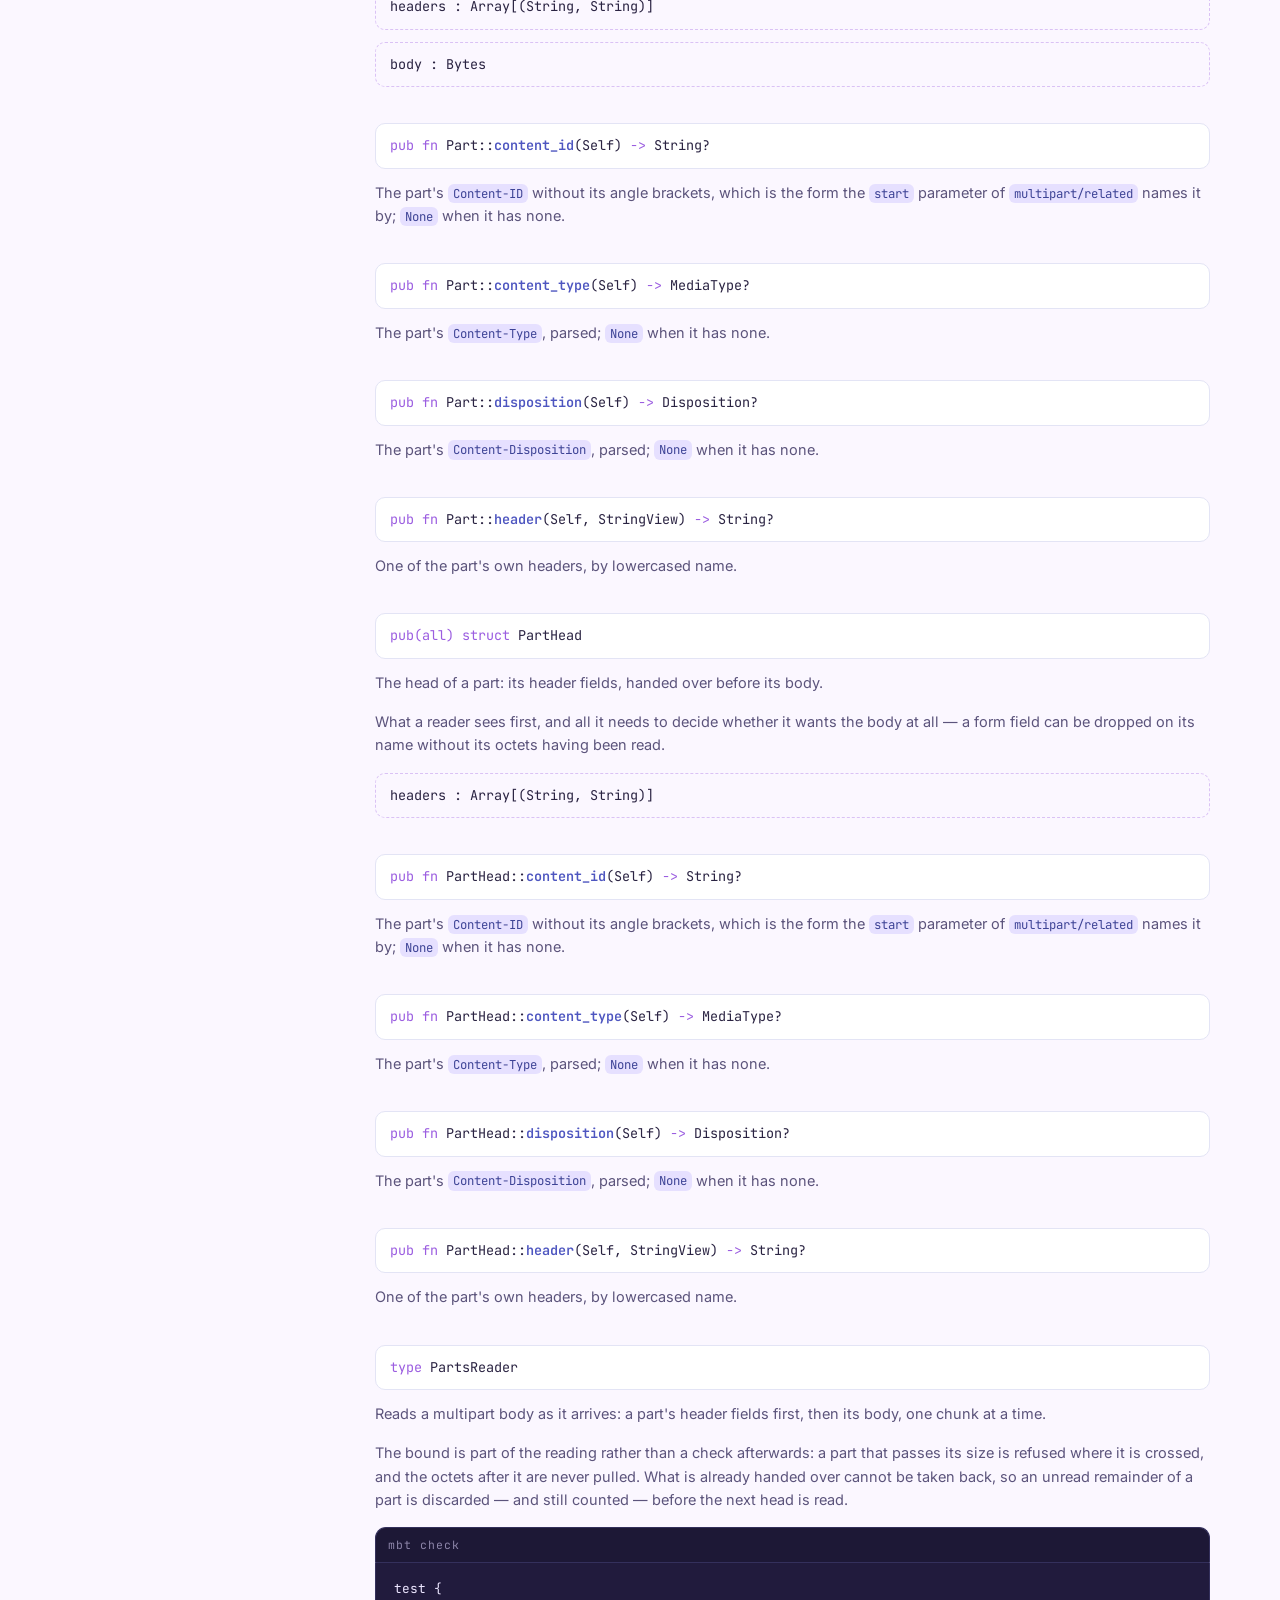
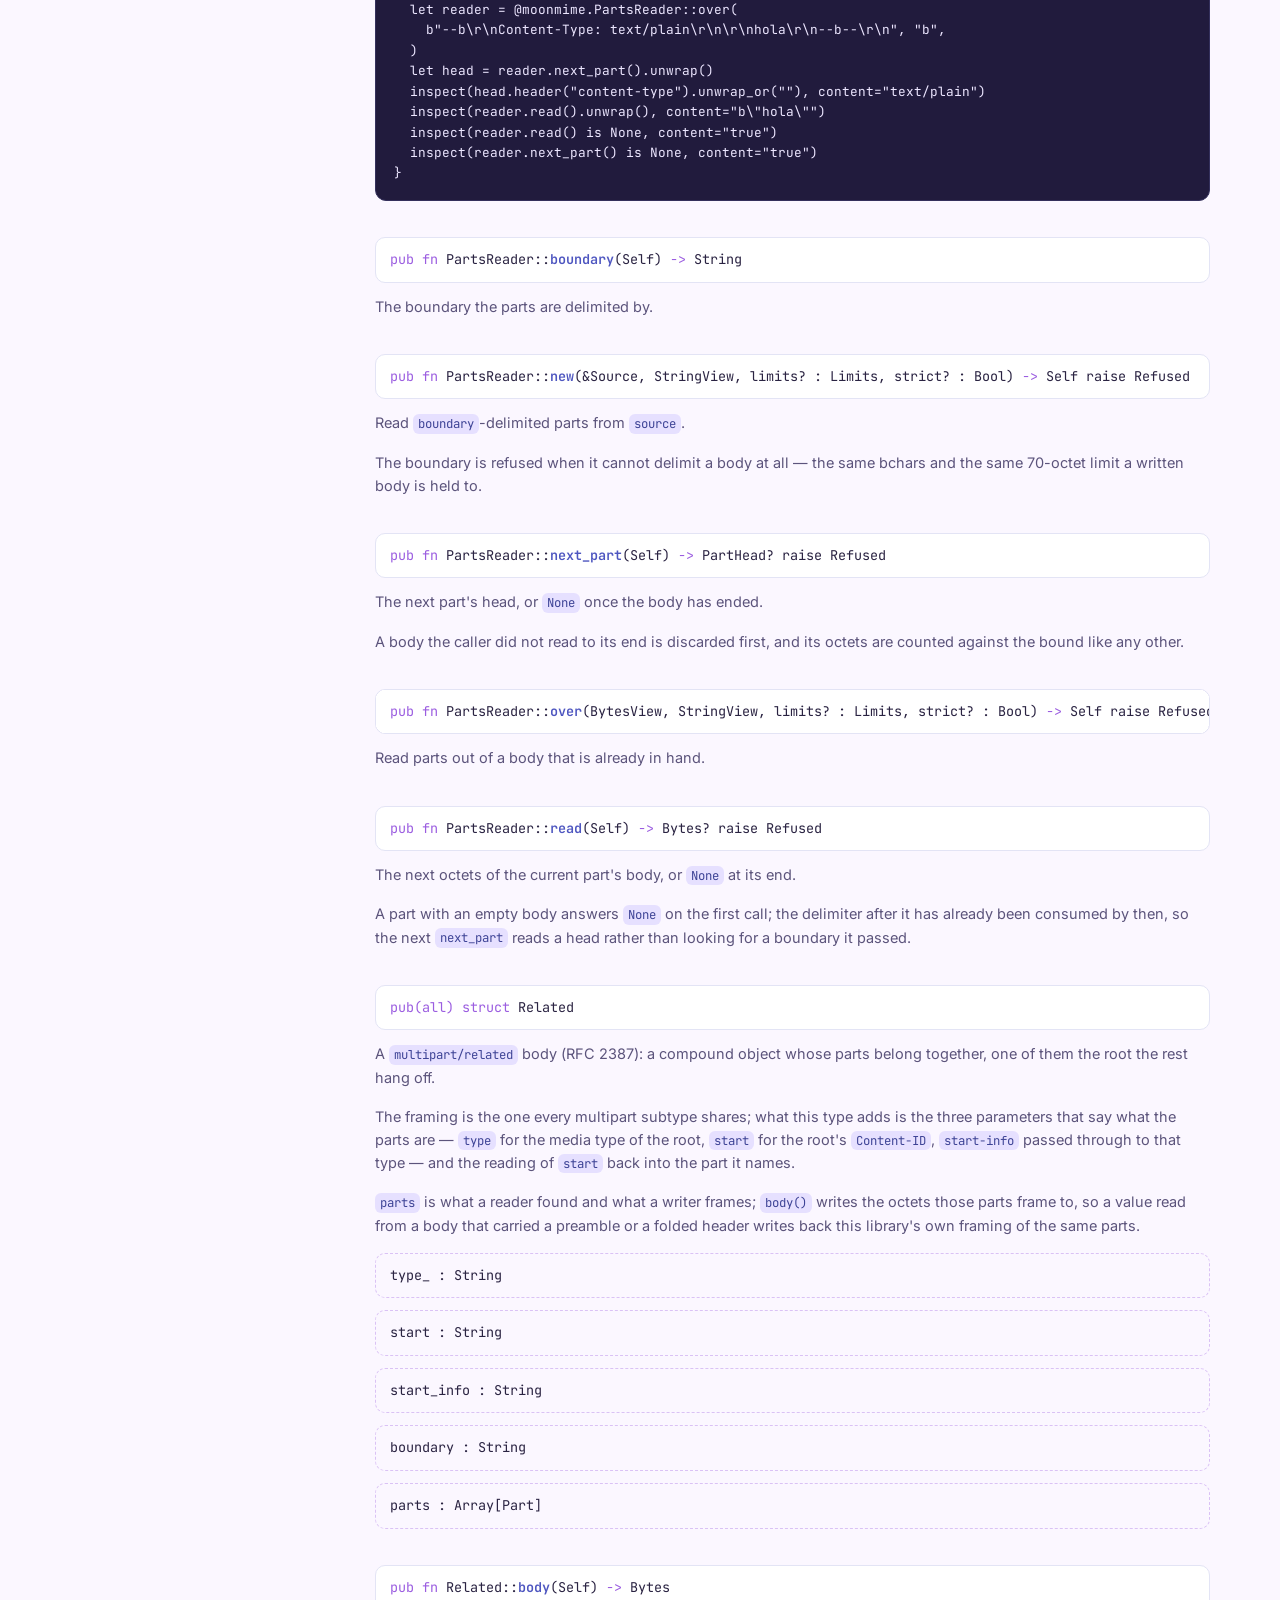
==== commit 95507130: "feat(moonmime): read multipart bodies as they arrive, and write them a part at a time. A body off a " ====
--- a/docs/api.html
+++ b/docs/api.html
@@ -51,8 +51,12 @@
 <a href="#v-limits">limits</a>
 <a href="#v-media_type">media_type</a>
 <a href="#v-multipart">multipart</a>
+<a href="#v-related">related</a>
 <div class="toc__h">Types</div>
 <a href="#t-Charset">Charset</a>
+<a href="#t-Chunks">Chunks</a>
+<a href="#m-Chunks-new" class="toc-sub">Chunks.new</a>
+<a href="#m-Chunks-next" class="toc-sub">Chunks.next</a>
 <a href="#t-Disposition">Disposition</a>
 <a href="#m-Disposition-filename" class="toc-sub">Disposition.filename</a>
 <a href="#m-Disposition-param" class="toc-sub">Disposition.param</a>
@@ -65,8 +69,13 @@
 <a href="#m-Form-file" class="toc-sub">Form.file</a>
 <a href="#m-Form-is_empty" class="toc-sub">Form.is_empty</a>
 <a href="#m-Form-new" class="toc-sub">Form.new</a>
+<a href="#m-Form-parts" class="toc-sub">Form.parts</a>
 <a href="#m-Form-uploads" class="toc-sub">Form.uploads</a>
 <a href="#m-Form-values" class="toc-sub">Form.values</a>
+<a href="#t-Gathered">Gathered</a>
+<a href="#m-Gathered-bytes" class="toc-sub">Gathered.bytes</a>
+<a href="#m-Gathered-new" class="toc-sub">Gathered.new</a>
+<a href="#m-Gathered-write" class="toc-sub">Gathered.write</a>
 <a href="#t-Limits">Limits</a>
 <a href="#m-Limits-new" class="toc-sub">Limits.new</a>
 <a href="#t-MediaType">MediaType</a>
@@ -80,10 +89,36 @@
 <a href="#m-Multipart-new" class="toc-sub">Multipart.new</a>
 <a href="#t-MultipartKind">MultipartKind</a>
 <a href="#m-MultipartKind-code" class="toc-sub">MultipartKind.code</a>
+<a href="#t-MultipartWriter">MultipartWriter</a>
+<a href="#m-MultipartWriter-begin_part" class="toc-sub">MultipartWriter.begin_part</a>
+<a href="#m-MultipartWriter-body" class="toc-sub">MultipartWriter.body</a>
+<a href="#m-MultipartWriter-boundary" class="toc-sub">MultipartWriter.boundary</a>
+<a href="#m-MultipartWriter-close" class="toc-sub">MultipartWriter.close</a>
+<a href="#m-MultipartWriter-content_type" class="toc-sub">MultipartWriter.content_type</a>
+<a href="#m-MultipartWriter-new" class="toc-sub">MultipartWriter.new</a>
 <a href="#t-Part">Part</a>
+<a href="#m-Part-content_id" class="toc-sub">Part.content_id</a>
 <a href="#m-Part-content_type" class="toc-sub">Part.content_type</a>
 <a href="#m-Part-disposition" class="toc-sub">Part.disposition</a>
 <a href="#m-Part-header" class="toc-sub">Part.header</a>
+<a href="#t-PartHead">PartHead</a>
+<a href="#m-PartHead-content_id" class="toc-sub">PartHead.content_id</a>
+<a href="#m-PartHead-content_type" class="toc-sub">PartHead.content_type</a>
+<a href="#m-PartHead-disposition" class="toc-sub">PartHead.disposition</a>
+<a href="#m-PartHead-header" class="toc-sub">PartHead.header</a>
+<a href="#t-PartsReader">PartsReader</a>
+<a href="#m-PartsReader-boundary" class="toc-sub">PartsReader.boundary</a>
+<a href="#m-PartsReader-new" class="toc-sub">PartsReader.new</a>
+<a href="#m-PartsReader-next_part" class="toc-sub">PartsReader.next_part</a>
+<a href="#m-PartsReader-over" class="toc-sub">PartsReader.over</a>
+<a href="#m-PartsReader-read" class="toc-sub">PartsReader.read</a>
+<a href="#t-Related">Related</a>
+<a href="#m-Related-body" class="toc-sub">Related.body</a>
+<a href="#m-Related-content_type" class="toc-sub">Related.content_type</a>
+<a href="#m-Related-new" class="toc-sub">Related.new</a>
+<a href="#m-Related-root" class="toc-sub">Related.root</a>
+<a href="#t-Sink">Sink</a>
+<a href="#t-Source">Source</a>
 <a href="#t-Upload">Upload</a>
 <a href="#m-Upload-header" class="toc-sub">Upload.header</a>
 <a href="#m-Upload-size" class="toc-sub">Upload.size</a>
@@ -146,13 +181,20 @@
 println(mt.param(&quot;charset&quot;).unwrap_or(&quot;&quot;))  // utf-8</code></pre><div class="out">text/plain
 utf-8</div></div></div>
 <div class="api-item" id="v-multipart"><div class="api-sig"><span class="kw">pub fn</span> <span class="fn">multipart</span>(BytesView, StringView, limits? : Limits, strict? : Bool) <span class="kw">-&gt;</span> Array[Part] raise Refused</div><p class="api-desc">Split a multipart body into its parts (RFC 2046 §5.1) given its boundary.</p>
-<p class="api-desc">Preamble and epilogue are dropped; the two CRLF before each delimiter belong to the delimiter, not to the part. A body that stops making sense returns what it read so far, unless <code>strict</code> says to refuse it.</p><div class="codeblock"><div class="codeblock__bar"><span>example</span></div><pre><code>let parts = @moonmime.multipart(body, &quot;b&quot;)
+<p class="api-desc">Preamble and epilogue are dropped; the two CRLF before each delimiter belong to the delimiter, not to the part. A body that stops making sense returns what it read so far, unless <code>strict</code> says to refuse it.</p>
+<p class="api-desc">This is the reader in <code>PartsReader</code> walked to its end: a caller that does not want the whole body in hand reads the parts as they arrive instead, and gets the same parts out.</p><div class="codeblock"><div class="codeblock__bar"><span>example</span></div><pre><code>let parts = @moonmime.multipart(body, &quot;b&quot;)
 println(parts.length())                       // 1
 println(parts[0].header(&quot;content-type&quot;).unwrap_or(&quot;&quot;))  // text/plain</code></pre><div class="out">1
 text/plain</div></div></div>
+<div class="api-item" id="v-related"><div class="api-sig"><span class="kw">pub fn</span> <span class="fn">related</span>(StringView, BytesView, limits? : Limits, strict? : Bool) <span class="kw">-&gt;</span> Related raise Refused</div><p class="api-desc">Read a <code>multipart/related</code> body given the <code>Content-Type</code> that announces it.</p>
+<p class="api-desc">The parameters come off the header, the parts off the body; <code>root()</code> is what ties the two together.</p></div>
 </div>
 <div class="api-group"><h2 id="types">Types</h2>
 <div class="api-item" id="t-Charset"><div class="api-sig">pub(open) trait Charset</div><p class="api-desc">How the bytes of a body turn into the text they carry, and back. Three come with the library; everything else arrives through this trait, so a codebase that needs windows-1252 does not need a fork of this one.</p><div class="api-sub"><div class="api-sig api-sig--variant">fn decode(Self, BytesView) <span class="kw">-&gt;</span> String raise Refused</div><div class="api-sig api-sig--variant">fn encode(Self, StringView) <span class="kw">-&gt;</span> Bytes raise Refused</div></div></div>
+<div class="api-item" id="t-Chunks"><div class="api-sig"><span class="kw">type</span> Chunks</div><p class="api-desc">A body held whole, handed over as one chunk.</p>
+<p class="api-desc">It is the adapter for a caller that already has the octets: streaming from memory and streaming from a socket reach the reader the same way.</p></div>
+<div class="api-item" id="m-Chunks-new"><div class="api-sig"><span class="kw">pub fn</span> Chunks::<span class="fn">new</span>(BytesView) <span class="kw">-&gt;</span> Self</div><p class="api-desc">The body <code>body</code> holds, as a source that hands it over once.</p></div>
+<div class="api-item" id="m-Chunks-next"><div class="api-sig"><span class="kw">pub fn</span> Chunks::<span class="fn">next</span>(Self) <span class="kw">-&gt;</span> Bytes?</div></div>
 <div class="api-item" id="t-Disposition"><div class="api-sig"><span class="kw">pub(all) struct</span> Disposition</div><p class="api-desc">A parsed <code>Content-Disposition</code> header (RFC 6266).</p>
 <p class="api-desc"><code>kind</code> is the lowercased disposition type — <code>inline</code>, <code>attachment</code>, <code>form-data</code> — and <code>params</code> the rest, names lowercased and quoted values unquoted.</p><div class="api-sub"><div class="api-sig api-sig--variant">kind : String</div><div class="api-sig api-sig--variant">params : Array[(String, String)]</div></div></div>
 <div class="api-item" id="m-Disposition-filename"><div class="api-sig"><span class="kw">pub fn</span> Disposition::<span class="fn">filename</span>(Self) <span class="kw">-&gt;</span> String?</div><p class="api-desc">The filename the disposition names, <code>filename*</code> first (RFC 6266 §4.3).</p>
@@ -171,8 +213,14 @@
 <div class="api-item" id="m-Form-file"><div class="api-sig"><span class="kw">pub fn</span> Form::<span class="fn">file</span>(Self, StringView) <span class="kw">-&gt;</span> Upload?</div><p class="api-desc">The first file under this name.</p></div>
 <div class="api-item" id="m-Form-is_empty"><div class="api-sig"><span class="kw">pub fn</span> Form::<span class="fn">is_empty</span>(Self) <span class="kw">-&gt;</span> Bool</div><p class="api-desc">Whether anything was parsed at all.</p></div>
 <div class="api-item" id="m-Form-new"><div class="api-sig"><span class="kw">pub fn</span> Form::<span class="fn">new</span>(fields? : Array[Field], files? : Array[Upload]) <span class="kw">-&gt;</span> Self</div><p class="api-desc">A form holding these fields and files, for a decoder of another encoding to hand back the same type this package reads multipart into.</p></div>
+<div class="api-item" id="m-Form-parts"><div class="api-sig"><span class="kw">pub fn</span> Form::<span class="fn">parts</span>(Self) <span class="kw">-&gt;</span> Array[Part]</div><p class="api-desc">The parts the form frames to, in the order a body carries them: fields first, then files.</p>
+<p class="api-desc">A form is a multipart body, so a caller that writes one part at a time — streaming an upload rather than holding the body — takes the parts from here and frames them itself.</p></div>
 <div class="api-item" id="m-Form-uploads"><div class="api-sig"><span class="kw">pub fn</span> Form::<span class="fn">uploads</span>(Self) <span class="kw">-&gt;</span> Array[Upload]</div><p class="api-desc">Every file, in the order they were sent.</p></div>
 <div class="api-item" id="m-Form-values"><div class="api-sig"><span class="kw">pub fn</span> Form::<span class="fn">values</span>(Self, StringView) <span class="kw">-&gt;</span> Array[String]</div><p class="api-desc">Every value under this name — a set of checkboxes sends the same name many times, and taking only the first silently drops the rest.</p></div>
+<div class="api-item" id="t-Gathered"><div class="api-sig"><span class="kw">type</span> Gathered</div><p class="api-desc">A sink that keeps what it is handed, for a caller that wants the octets after all.</p></div>
+<div class="api-item" id="m-Gathered-bytes"><div class="api-sig"><span class="kw">pub fn</span> Gathered::<span class="fn">bytes</span>(Self) <span class="kw">-&gt;</span> Bytes</div><p class="api-desc">Everything written so far, as one value.</p></div>
+<div class="api-item" id="m-Gathered-new"><div class="api-sig"><span class="kw">pub fn</span> Gathered::<span class="fn">new</span>() <span class="kw">-&gt;</span> Self</div></div>
+<div class="api-item" id="m-Gathered-write"><div class="api-sig"><span class="kw">pub fn</span> Gathered::<span class="fn">write</span>(Self, BytesView) <span class="kw">-&gt;</span> Unit raise</div></div>
 <div class="api-item" id="t-Limits"><div class="api-sig"><span class="kw">pub(all) struct</span> Limits</div><p class="api-desc">What a body is allowed to be.</p>
 <p class="api-desc">A body arrives from whoever sent it, so both bounds are needed: a million empty parts and one enormous part are different ways of asking a server to allocate more than it has.</p><div class="api-sub"><div class="api-sig api-sig--variant">parts : Int32</div><div class="api-sig api-sig--variant">part_size : Int32</div></div></div>
 <div class="api-item" id="m-Limits-new"><div class="api-sig"><span class="kw">pub fn</span> Limits::<span class="fn">new</span>(parts? : Int32, part_size? : Int32) <span class="kw">-&gt;</span> Self</div><p class="api-desc">Build a bound by naming the parts that differ from the default.</p></div>
@@ -210,10 +258,109 @@
 <div class="api-item" id="t-MultipartKind"><div class="api-sig">pub(all) enum MultipartKind</div><p class="api-desc">Which multipart type a written body announces.</p>
 <p class="api-desc">RFC 2046 §5.1 is the framing either way; the subtype says what the parts mean. <code>FormData</code> is the one a form upload carries (RFC 7578), <code>Mixed</code> the one an email with an attachment carries (RFC 2046 §5.1.3).</p><div class="api-sub"><div class="api-sig api-sig--variant">FormData</div><div class="api-sig api-sig--variant">Mixed</div></div></div>
 <div class="api-item" id="m-MultipartKind-code"><div class="api-sig"><span class="kw">pub fn</span> MultipartKind::<span class="fn">code</span>(Self) <span class="kw">-&gt;</span> String</div><p class="api-desc">The subtype as it is written on the wire: the half that follows <code>multipart/</code>.</p></div>
+<div class="api-item" id="t-MultipartWriter"><div class="api-sig"><span class="kw">type</span> MultipartWriter</div><p class="api-desc">Writes a multipart body a part at a time: the delimiter and header block when a part begins, its body octets as they are handed over, and the closing delimiter when it ends.</p>
+<p class="api-desc">The boundary is the caller&#x27;s or a fixed stem, and the octets that would make it a delimiter inside a part are watched for as they go by: a body that holds the boundary is refused at that point rather than framed into a body the receiver would split somewhere else. A refusal cannot take back what the sink already holds, which is why a caller that cannot lose the octets passes a boundary of its own.</p>
+<div class="codeblock"><div class="codeblock__bar"><span>mbt check</span></div><pre><code>test {
+  let gathered = @moonmime.Gathered::new()
+  let writer = @moonmime.MultipartWriter::new(gathered, boundary=&quot;b&quot;)
+  inspect(writer.content_type(), content=&quot;multipart/mixed; boundary=b&quot;)
+  writer.begin_part([(&quot;content-type&quot;, &quot;text/plain&quot;)])
+  writer.body(b&quot;hola&quot;)
+  writer.begin_part([(&quot;content-type&quot;, &quot;text/html&quot;)])
+  writer.body(b&quot;&lt;b&gt;hola&lt;/b&gt;&quot;)
+  writer.close()
+  let parts = @moonmime.multipart(gathered.bytes()[:], &quot;b&quot;)
+  inspect(parts.length(), content=&quot;2&quot;)
+  inspect(parts[1].body, content=&quot;b\&quot;&lt;b&gt;hola&lt;/b&gt;\&quot;&quot;)
+}</code></pre></div></div>
+<div class="api-item" id="m-MultipartWriter-begin_part"><div class="api-sig"><span class="kw">pub fn</span> MultipartWriter::<span class="fn">begin_part</span>(Self, Array[(String, String)]) <span class="kw">-&gt;</span> Unit raise</div><p class="api-desc">Begin a part: its delimiter, then its header fields and the empty line that ends them.</p>
+<p class="api-desc">A part is over when the next one begins; there is nothing to write between them but the delimiter, which carries the CRLF the receiver reads as the end of the previous body.</p></div>
+<div class="api-item" id="m-MultipartWriter-body"><div class="api-sig"><span class="kw">pub fn</span> MultipartWriter::<span class="fn">body</span>(Self, BytesView) <span class="kw">-&gt;</span> Unit raise</div><p class="api-desc">The next octets of the current part&#x27;s body.</p></div>
+<div class="api-item" id="m-MultipartWriter-boundary"><div class="api-sig"><span class="kw">pub fn</span> MultipartWriter::<span class="fn">boundary</span>(Self) <span class="kw">-&gt;</span> String</div><p class="api-desc">The boundary the delimiters are written with.</p></div>
+<div class="api-item" id="m-MultipartWriter-close"><div class="api-sig"><span class="kw">pub fn</span> MultipartWriter::<span class="fn">close</span>(Self) <span class="kw">-&gt;</span> Unit raise</div><p class="api-desc">Write the closing delimiter. Closing a body with no parts writes it alone, which is the shape a reader takes for a body that carries none.</p></div>
+<div class="api-item" id="m-MultipartWriter-content_type"><div class="api-sig"><span class="kw">pub fn</span> MultipartWriter::<span class="fn">content_type</span>(Self) <span class="kw">-&gt;</span> String</div><p class="api-desc">The <code>Content-Type</code> that goes with the body, to be written before or beside it: the subtype and the boundary the receiver splits on.</p></div>
+<div class="api-item" id="m-MultipartWriter-new"><div class="api-sig"><span class="kw">pub fn</span> MultipartWriter::<span class="fn">new</span>(&amp;Sink, boundary? : StringView, kind? : MultipartKind) <span class="kw">-&gt;</span> Self raise Refused</div><p class="api-desc">A writer that frames parts for <code>sink</code>.</p>
+<p class="api-desc">The boundary is generated when the caller gives none: a fixed stem, so the same parts always frame the same way. Unlike a body written in one call it cannot be proven absent from parts that have not arrived yet, so it is watched for as they go by and a collision is refused.</p></div>
 <div class="api-item" id="t-Part"><div class="api-sig"><span class="kw">pub(all) struct</span> Part</div><p class="api-desc">One part of a multipart body: its header fields and its body octets.</p><div class="api-sub"><div class="api-sig api-sig--variant">headers : Array[(String, String)]</div><div class="api-sig api-sig--variant">body : Bytes</div></div></div>
+<div class="api-item" id="m-Part-content_id"><div class="api-sig"><span class="kw">pub fn</span> Part::<span class="fn">content_id</span>(Self) <span class="kw">-&gt;</span> String?</div><p class="api-desc">The part&#x27;s <code>Content-ID</code> without its angle brackets, which is the form the <code>start</code> parameter of <code>multipart/related</code> names it by; <code>None</code> when it has none.</p></div>
 <div class="api-item" id="m-Part-content_type"><div class="api-sig"><span class="kw">pub fn</span> Part::<span class="fn">content_type</span>(Self) <span class="kw">-&gt;</span> MediaType?</div><p class="api-desc">The part&#x27;s <code>Content-Type</code>, parsed; <code>None</code> when it has none.</p></div>
 <div class="api-item" id="m-Part-disposition"><div class="api-sig"><span class="kw">pub fn</span> Part::<span class="fn">disposition</span>(Self) <span class="kw">-&gt;</span> Disposition?</div><p class="api-desc">The part&#x27;s <code>Content-Disposition</code>, parsed; <code>None</code> when it has none.</p></div>
 <div class="api-item" id="m-Part-header"><div class="api-sig"><span class="kw">pub fn</span> Part::<span class="fn">header</span>(Self, StringView) <span class="kw">-&gt;</span> String?</div><p class="api-desc">One of the part&#x27;s own headers, by lowercased name.</p></div>
+<div class="api-item" id="t-PartHead"><div class="api-sig"><span class="kw">pub(all) struct</span> PartHead</div><p class="api-desc">The head of a part: its header fields, handed over before its body.</p>
+<p class="api-desc">What a reader sees first, and all it needs to decide whether it wants the body at all — a form field can be dropped on its name without its octets having been read.</p><div class="api-sub"><div class="api-sig api-sig--variant">headers : Array[(String, String)]</div></div></div>
+<div class="api-item" id="m-PartHead-content_id"><div class="api-sig"><span class="kw">pub fn</span> PartHead::<span class="fn">content_id</span>(Self) <span class="kw">-&gt;</span> String?</div><p class="api-desc">The part&#x27;s <code>Content-ID</code> without its angle brackets, which is the form the <code>start</code> parameter of <code>multipart/related</code> names it by; <code>None</code> when it has none.</p></div>
+<div class="api-item" id="m-PartHead-content_type"><div class="api-sig"><span class="kw">pub fn</span> PartHead::<span class="fn">content_type</span>(Self) <span class="kw">-&gt;</span> MediaType?</div><p class="api-desc">The part&#x27;s <code>Content-Type</code>, parsed; <code>None</code> when it has none.</p></div>
+<div class="api-item" id="m-PartHead-disposition"><div class="api-sig"><span class="kw">pub fn</span> PartHead::<span class="fn">disposition</span>(Self) <span class="kw">-&gt;</span> Disposition?</div><p class="api-desc">The part&#x27;s <code>Content-Disposition</code>, parsed; <code>None</code> when it has none.</p></div>
+<div class="api-item" id="m-PartHead-header"><div class="api-sig"><span class="kw">pub fn</span> PartHead::<span class="fn">header</span>(Self, StringView) <span class="kw">-&gt;</span> String?</div><p class="api-desc">One of the part&#x27;s own headers, by lowercased name.</p></div>
+<div class="api-item" id="t-PartsReader"><div class="api-sig"><span class="kw">type</span> PartsReader</div><p class="api-desc">Reads a multipart body as it arrives: a part&#x27;s header fields first, then its body, one chunk at a time.</p>
+<p class="api-desc">The bound is part of the reading rather than a check afterwards: a part that passes its size is refused where it is crossed, and the octets after it are never pulled. What is already handed over cannot be taken back, so an unread remainder of a part is discarded — and still counted — before the next head is read.</p>
+<div class="codeblock"><div class="codeblock__bar"><span>mbt check</span></div><pre><code>test {
+  let reader = @moonmime.PartsReader::over(
+    b&quot;--b\r\nContent-Type: text/plain\r\n\r\nhola\r\n--b--\r\n&quot;, &quot;b&quot;,
+  )
+  let head = reader.next_part().unwrap()
+  inspect(head.header(&quot;content-type&quot;).unwrap_or(&quot;&quot;), content=&quot;text/plain&quot;)
+  inspect(reader.read().unwrap(), content=&quot;b\&quot;hola\&quot;&quot;)
+  inspect(reader.read() is None, content=&quot;true&quot;)
+  inspect(reader.next_part() is None, content=&quot;true&quot;)
+}</code></pre></div></div>
+<div class="api-item" id="m-PartsReader-boundary"><div class="api-sig"><span class="kw">pub fn</span> PartsReader::<span class="fn">boundary</span>(Self) <span class="kw">-&gt;</span> String</div><p class="api-desc">The boundary the parts are delimited by.</p></div>
+<div class="api-item" id="m-PartsReader-new"><div class="api-sig"><span class="kw">pub fn</span> PartsReader::<span class="fn">new</span>(&amp;Source, StringView, limits? : Limits, strict? : Bool) <span class="kw">-&gt;</span> Self raise Refused</div><p class="api-desc">Read <code>boundary</code>-delimited parts from <code>source</code>.</p>
+<p class="api-desc">The boundary is refused when it cannot delimit a body at all — the same bchars and the same 70-octet limit a written body is held to.</p></div>
+<div class="api-item" id="m-PartsReader-next_part"><div class="api-sig"><span class="kw">pub fn</span> PartsReader::<span class="fn">next_part</span>(Self) <span class="kw">-&gt;</span> PartHead? raise Refused</div><p class="api-desc">The next part&#x27;s head, or <code>None</code> once the body has ended.</p>
+<p class="api-desc">A body the caller did not read to its end is discarded first, and its octets are counted against the bound like any other.</p></div>
+<div class="api-item" id="m-PartsReader-over"><div class="api-sig"><span class="kw">pub fn</span> PartsReader::<span class="fn">over</span>(BytesView, StringView, limits? : Limits, strict? : Bool) <span class="kw">-&gt;</span> Self raise Refused</div><p class="api-desc">Read parts out of a body that is already in hand.</p></div>
+<div class="api-item" id="m-PartsReader-read"><div class="api-sig"><span class="kw">pub fn</span> PartsReader::<span class="fn">read</span>(Self) <span class="kw">-&gt;</span> Bytes? raise Refused</div><p class="api-desc">The next octets of the current part&#x27;s body, or <code>None</code> at its end.</p>
+<p class="api-desc">A part with an empty body answers <code>None</code> on the first call; the delimiter after it has already been consumed by then, so the next <code>next_part</code> reads a head rather than looking for a boundary it passed.</p></div>
+<div class="api-item" id="t-Related"><div class="api-sig"><span class="kw">pub(all) struct</span> Related</div><p class="api-desc">A <code>multipart/related</code> body (RFC 2387): a compound object whose parts belong together, one of them the root the rest hang off.</p>
+<p class="api-desc">The framing is the one every multipart subtype shares; what this type adds is the three parameters that say what the parts are — <code>type</code> for the media type of the root, <code>start</code> for the root&#x27;s <code>Content-ID</code>, <code>start-info</code> passed through to that type — and the reading of <code>start</code> back into the part it names.</p>
+<p class="api-desc"><code>parts</code> is what a reader found and what a writer frames; <code>body()</code> writes the octets those parts frame to, so a value read from a body that carried a preamble or a folded header writes back this library&#x27;s own framing of the same parts.</p><div class="api-sub"><div class="api-sig api-sig--variant">type_ : String</div><div class="api-sig api-sig--variant">start : String</div><div class="api-sig api-sig--variant">start_info : String</div><div class="api-sig api-sig--variant">boundary : String</div><div class="api-sig api-sig--variant">parts : Array[Part]</div></div></div>
+<div class="api-item" id="m-Related-body"><div class="api-sig"><span class="kw">pub fn</span> Related::<span class="fn">body</span>(Self) <span class="kw">-&gt;</span> Bytes</div><p class="api-desc">The body the parts frame to, delimited by this value&#x27;s boundary.</p></div>
+<div class="api-item" id="m-Related-content_type"><div class="api-sig"><span class="kw">pub fn</span> Related::<span class="fn">content_type</span>(Self) <span class="kw">-&gt;</span> String</div><p class="api-desc">The <code>Content-Type</code> that announces this body: <code>boundary</code> first, because the receiver cannot read the parts without it, then the three parameters RFC 2387 defines, in the order it names them. A parameter that was not given is not written.</p></div>
+<div class="api-item" id="m-Related-new"><div class="api-sig"><span class="kw">pub fn</span> Related::<span class="fn">new</span>(Array[Part], boundary? : StringView, type_? : String, start? : String, start_info? : String) <span class="kw">-&gt;</span> Self raise Refused</div><p class="api-desc">A related body of <code>parts</code>.</p>
+<p class="api-desc">The boundary works as it does for any other multipart body: the caller&#x27;s, checked against RFC 2046 and against the parts, or generated from a stem stepped on until it is proven absent.</p>
+<p class="api-desc">Left without parts the value is the header alone, which is what a caller streaming the body needs: the writer frames the parts, the value names them.</p>
+<div class="codeblock"><div class="codeblock__bar"><span>mbt check</span></div><pre><code>test {
+  let related = @moonmime.Related::new(
+    [
+      @moonmime.Part::{
+        headers: [(&quot;content-id&quot;, &quot;&lt;root&gt;&quot;), (&quot;content-type&quot;, &quot;text/html&quot;)],
+        body: b&quot;&lt;b&gt;hola&lt;/b&gt;&quot;,
+      },
+    ],
+    boundary=&quot;b&quot;,
+    type_=&quot;text/html&quot;,
+    start=&quot;&lt;root&gt;&quot;,
+  )
+  inspect(
+    related.content_type(),
+    content=&quot;multipart/related; boundary=b; type=\&quot;text/html\&quot;; start=\&quot;&lt;root&gt;\&quot;&quot;,
+  )
+  inspect(related.root().unwrap().body, content=&quot;b\&quot;&lt;b&gt;hola&lt;/b&gt;\&quot;&quot;)
+}</code></pre></div></div>
+<div class="api-item" id="m-Related-root"><div class="api-sig"><span class="kw">pub fn</span> Related::<span class="fn">root</span>(Self) <span class="kw">-&gt;</span> Part?</div><p class="api-desc">The root part: the one <code>start</code> names by its <code>Content-ID</code>, or the first part when the header names none, which is RFC 2387&#x27;s default.</p>
+<p class="api-desc"><code>None</code> when the header names a part the body does not hold, which is a disagreement between the two halves rather than something to guess at.</p></div>
+<div class="api-item" id="t-Sink"><div class="api-sig">pub(open) trait Sink</div><p class="api-desc">Octets on their way out: what a caller&#x27;s sink takes, a piece at a time.</p>
+<p class="api-desc">The writer hands over the delimiter, the header block and the body octets of a part as it is given them, so a body larger than memory never stands in it.</p>
+<div class="codeblock"><div class="codeblock__bar"><span>mbt check</span></div><pre><code>test {
+  let gathered = @moonmime.Gathered::new()
+  let writer = @moonmime.MultipartWriter::new(gathered, boundary=&quot;b&quot;)
+  writer.begin_part([(&quot;content-type&quot;, &quot;text/plain&quot;)])
+  writer.body(b&quot;hola&quot;)
+  writer.close()
+  let parts = @moonmime.multipart(gathered.bytes()[:], &quot;b&quot;)
+  inspect(parts[0].body, content=&quot;b\&quot;hola\&quot;&quot;)
+}</code></pre></div><div class="api-sub"><div class="api-sig api-sig--variant">fn write(Self, BytesView) <span class="kw">-&gt;</span> Unit raise</div></div></div>
+<div class="api-item" id="t-Source"><div class="api-sig">pub(open) trait Source</div><p class="api-desc">A body arriving in pieces: the next octets, and <code>None</code> once there are none.</p>
+<p class="api-desc">The chunk is the source&#x27;s to size — a socket read, a slice of a file, a window of a buffer. A reader asks for one only when it needs the octets in it, which is what lets a bound stop a body where it is crossed instead of after the whole of it has been read.</p>
+<div class="codeblock"><div class="codeblock__bar"><span>mbt check</span></div><pre><code>test {
+  let source : &amp;@moonmime.Source = @moonmime.Chunks::new(b&quot;--b--\r\n&quot;)
+  match source.next() {
+    Some(chunk) =&gt; assert_eq(chunk, b&quot;--b--\r\n&quot;)
+    None =&gt; fail(&quot;the body was not handed over&quot;)
+  }
+  assert_eq(source.next() is None, true)
+}</code></pre></div><div class="api-sub"><div class="api-sig api-sig--variant">fn next(Self) <span class="kw">-&gt;</span> Bytes?</div></div></div>
 <div class="api-item" id="t-Upload"><div class="api-sig"><span class="kw">pub(all) struct</span> Upload</div><p class="api-desc">A file from a <code>multipart/form-data</code> body.</p>
 <p class="api-desc">The content is held whole. Streaming a part to disk instead of into memory is what <code>limits</code> exists to make unnecessary until it is built.</p><div class="api-sub"><div class="api-sig api-sig--variant">name : String</div><div class="api-sig api-sig--variant">filename : String</div><div class="api-sig api-sig--variant">content_type : String</div><div class="api-sig api-sig--variant">content : Bytes</div><div class="api-sig api-sig--variant">headers : Array[(String, String)]</div></div></div>
 <div class="api-item" id="m-Upload-header"><div class="api-sig"><span class="kw">pub fn</span> Upload::<span class="fn">header</span>(Self, StringView) <span class="kw">-&gt;</span> String?</div><p class="api-desc">One of the part&#x27;s own headers, by lowercased name.</p></div>
@@ -222,7 +369,7 @@
 </div>
 <div class="api-group"><h2 id="errors">Errors</h2>
 <div class="api-item" id="t-Refused"><div class="api-sig"><span class="kw">pub(all) suberror</span> Refused</div><p class="api-desc">Why a body was not read as a form.</p>
-<p class="api-desc">A body over its bounds is refused whole rather than truncated: a handler given the first thousand parts of a larger body would be answering a request nobody sent.</p><div class="api-sub"><div class="api-var"><div class="api-sig api-sig--variant">Parts(limit~ : Int32)</div><div class="api-vdoc"><p class="api-desc">More parts than allowed.</p></div></div><div class="api-var"><div class="api-sig api-sig--variant">Part(limit~ : Int32, got~ : Int32)</div><div class="api-vdoc"><p class="api-desc">One part longer than allowed.</p></div></div><div class="api-var"><div class="api-sig api-sig--variant">Malformed(at~ : Int32)</div><div class="api-vdoc"><p class="api-desc">A body that stops making sense at this offset. Only raised under <code>strict</code>; otherwise the parts read so far are returned.</p></div></div><div class="api-var"><div class="api-sig api-sig--variant">Charset(name~ : String)</div><div class="api-vdoc"><p class="api-desc">A charset neither shipped nor passed in, by its lower-cased name.</p></div></div><div class="api-var"><div class="api-sig api-sig--variant">NotAForm(content_type~ : String)</div><div class="api-vdoc"><p class="api-desc">A content type that is not a form encoding, for whoever picks a decoder by <code>Content-Type</code> and was asked to say so.</p></div></div><div class="api-var"><div class="api-sig api-sig--variant">Boundary(got~ : String)</div><div class="api-vdoc"><p class="api-desc">A boundary that cannot delimit the body it was given: not RFC 2046&#x27;s bchars, longer than the 70 octets it allows, or already standing inside a part, where a receiver would split on it.</p></div></div></div></div>
+<p class="api-desc">A body over its bounds is refused whole rather than truncated: a handler given the first thousand parts of a larger body would be answering a request nobody sent.</p><div class="api-sub"><div class="api-var"><div class="api-sig api-sig--variant">Parts(limit~ : Int32)</div><div class="api-vdoc"><p class="api-desc">More parts than allowed.</p></div></div><div class="api-var"><div class="api-sig api-sig--variant">Part(limit~ : Int32, got~ : Int32)</div><div class="api-vdoc"><p class="api-desc">One part longer than allowed.</p></div></div><div class="api-var"><div class="api-sig api-sig--variant">Malformed(at~ : Int32)</div><div class="api-vdoc"><p class="api-desc">A body that stops making sense at this offset. Only raised under <code>strict</code>; otherwise the parts read so far are returned.</p></div></div><div class="api-var"><div class="api-sig api-sig--variant">Charset(name~ : String)</div><div class="api-vdoc"><p class="api-desc">A charset neither shipped nor passed in, by its lower-cased name.</p></div></div><div class="api-var"><div class="api-sig api-sig--variant">NotAForm(content_type~ : String)</div><div class="api-vdoc"><p class="api-desc">A content type that is not a form encoding, for whoever picks a decoder by <code>Content-Type</code> and was asked to say so.</p></div></div><div class="api-var"><div class="api-sig api-sig--variant">NotRelated(content_type~ : String)</div><div class="api-vdoc"><p class="api-desc">A content type that is not <code>multipart/related</code>, for the same reason.</p></div></div><div class="api-var"><div class="api-sig api-sig--variant">Boundary(got~ : String)</div><div class="api-vdoc"><p class="api-desc">A boundary that cannot delimit the body it was given: not RFC 2046&#x27;s bchars, longer than the 70 octets it allows, or already standing inside a part, where a receiver would split on it.</p></div></div></div></div>
 </div>
 <div class="api-group"><h2 id="qp">moonmime/qp</h2>
 <div class="api-item" id="qp-v-decode"><div class="api-sig"><span class="kw">pub fn</span> <span class="fn">decode</span>(BytesView, strict? : Bool) <span class="kw">-&gt;</span> Bytes raise Refused</div><p class="api-desc">Decode quoted-printable.</p>
